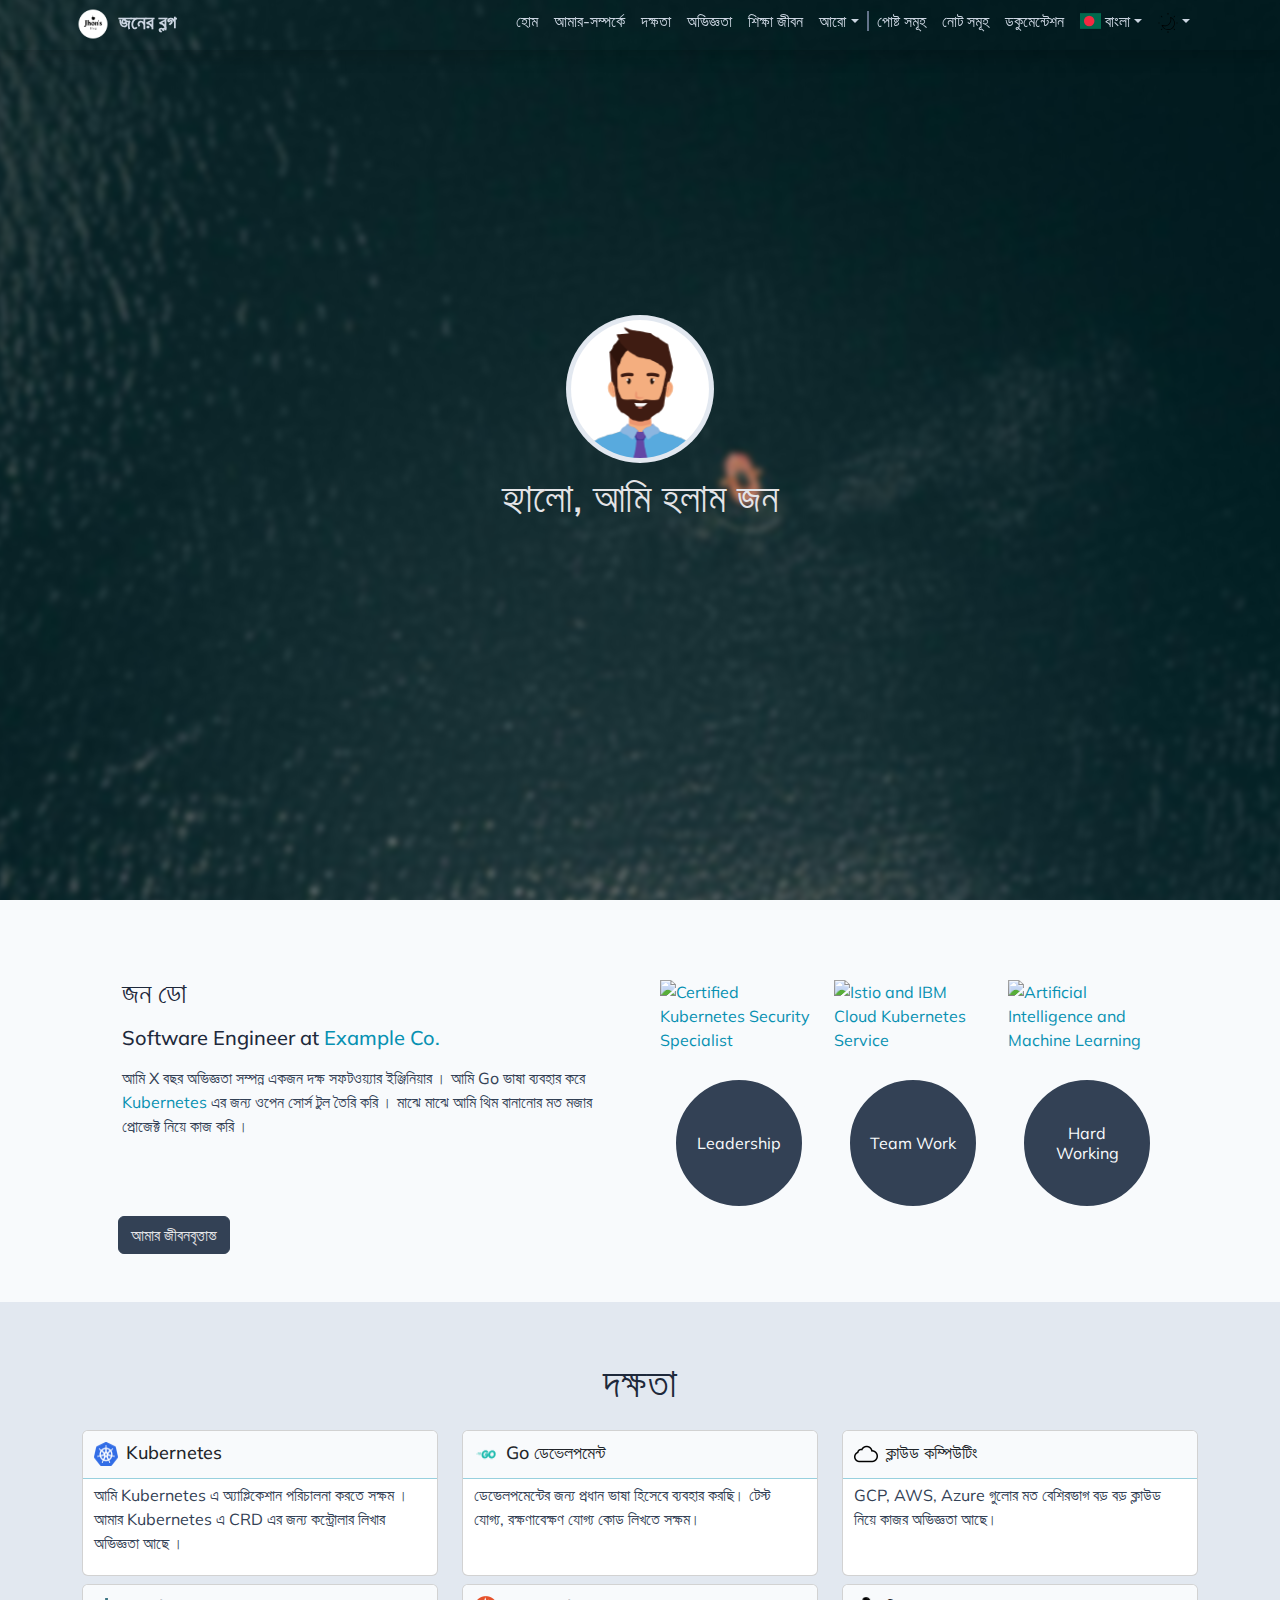
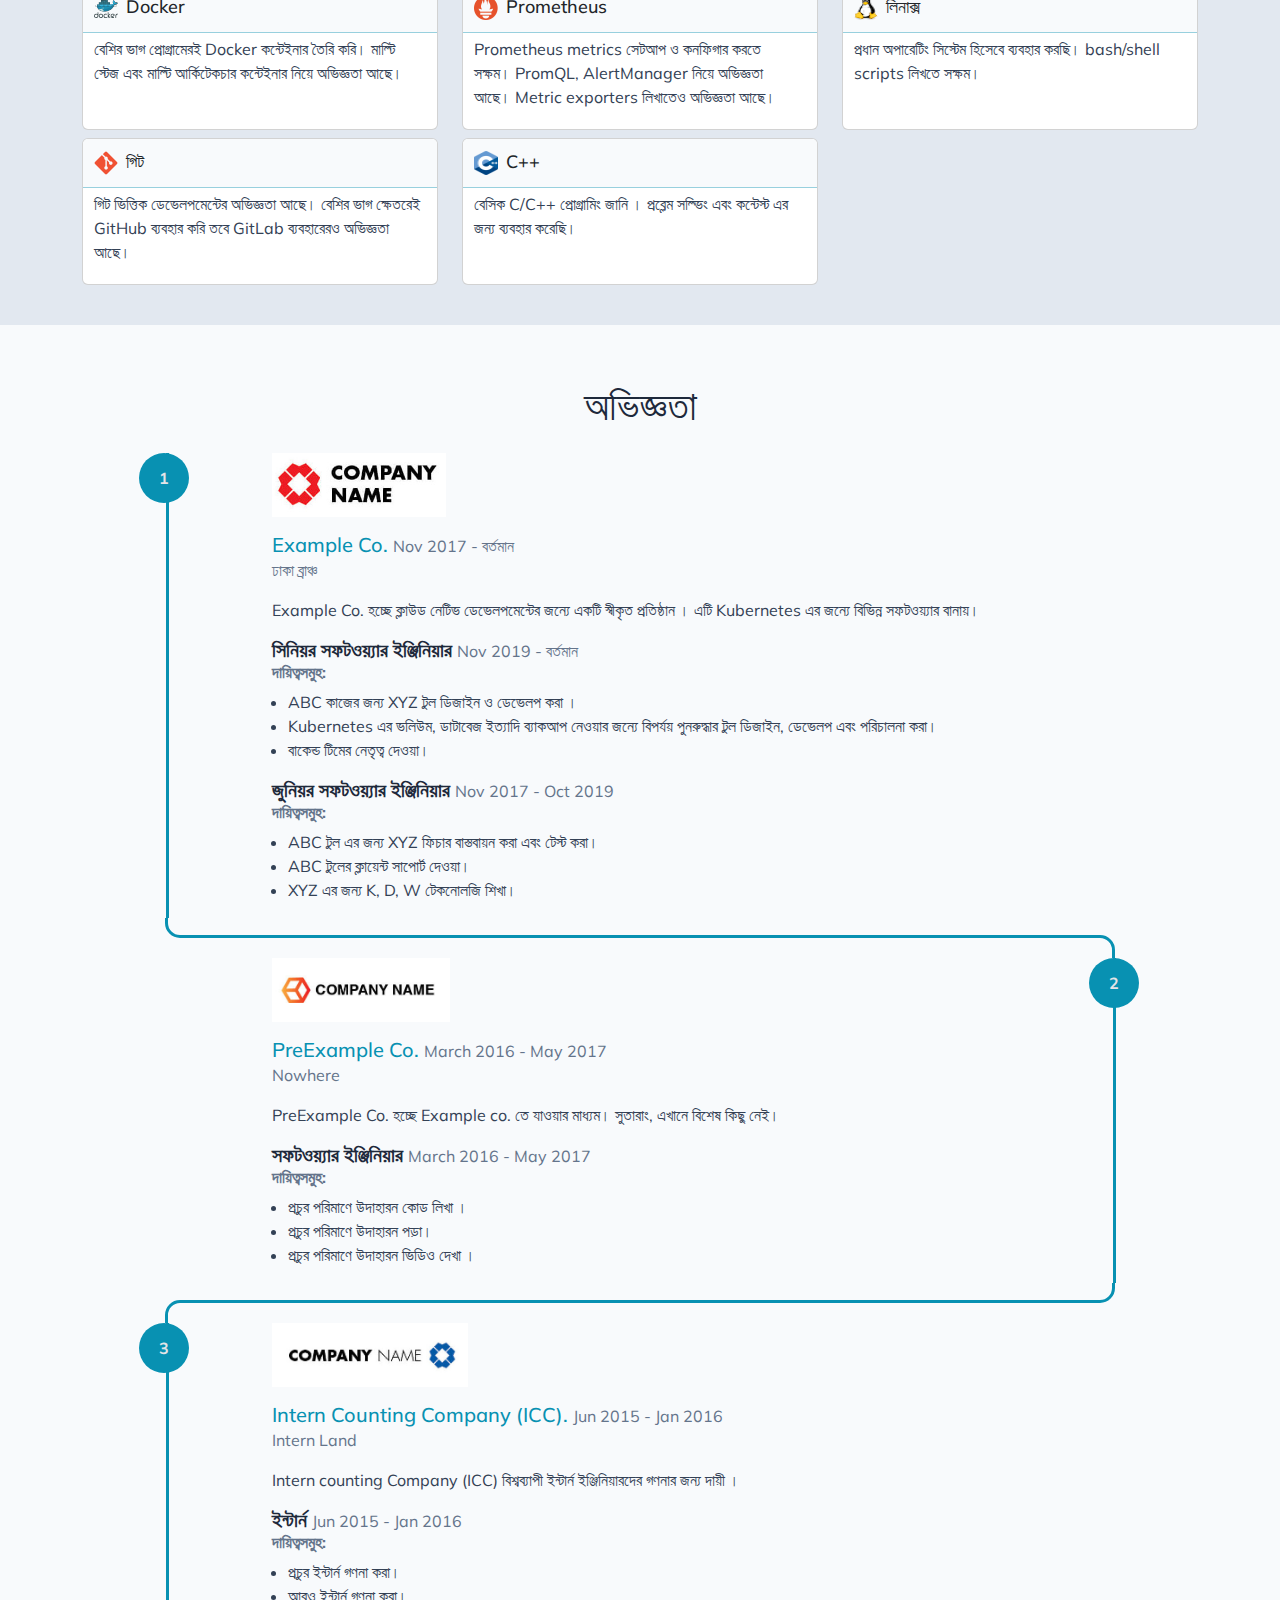
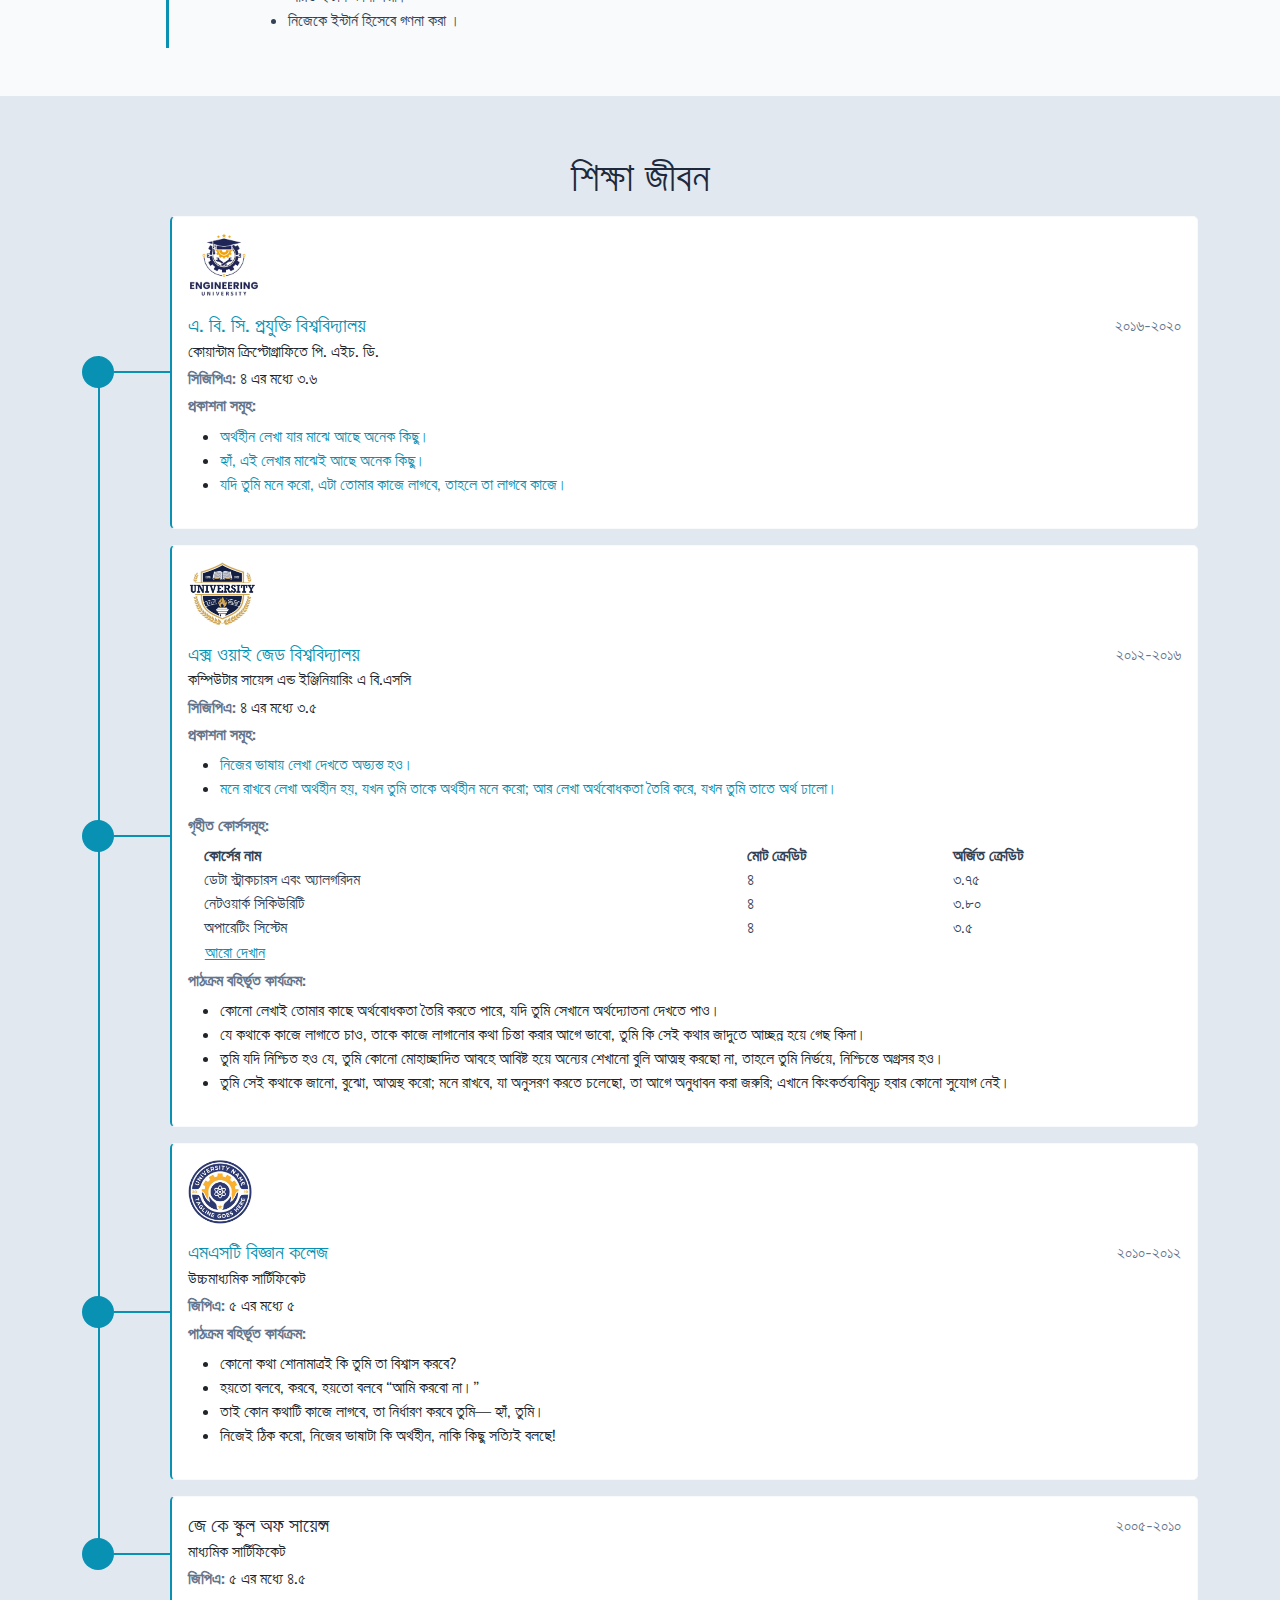
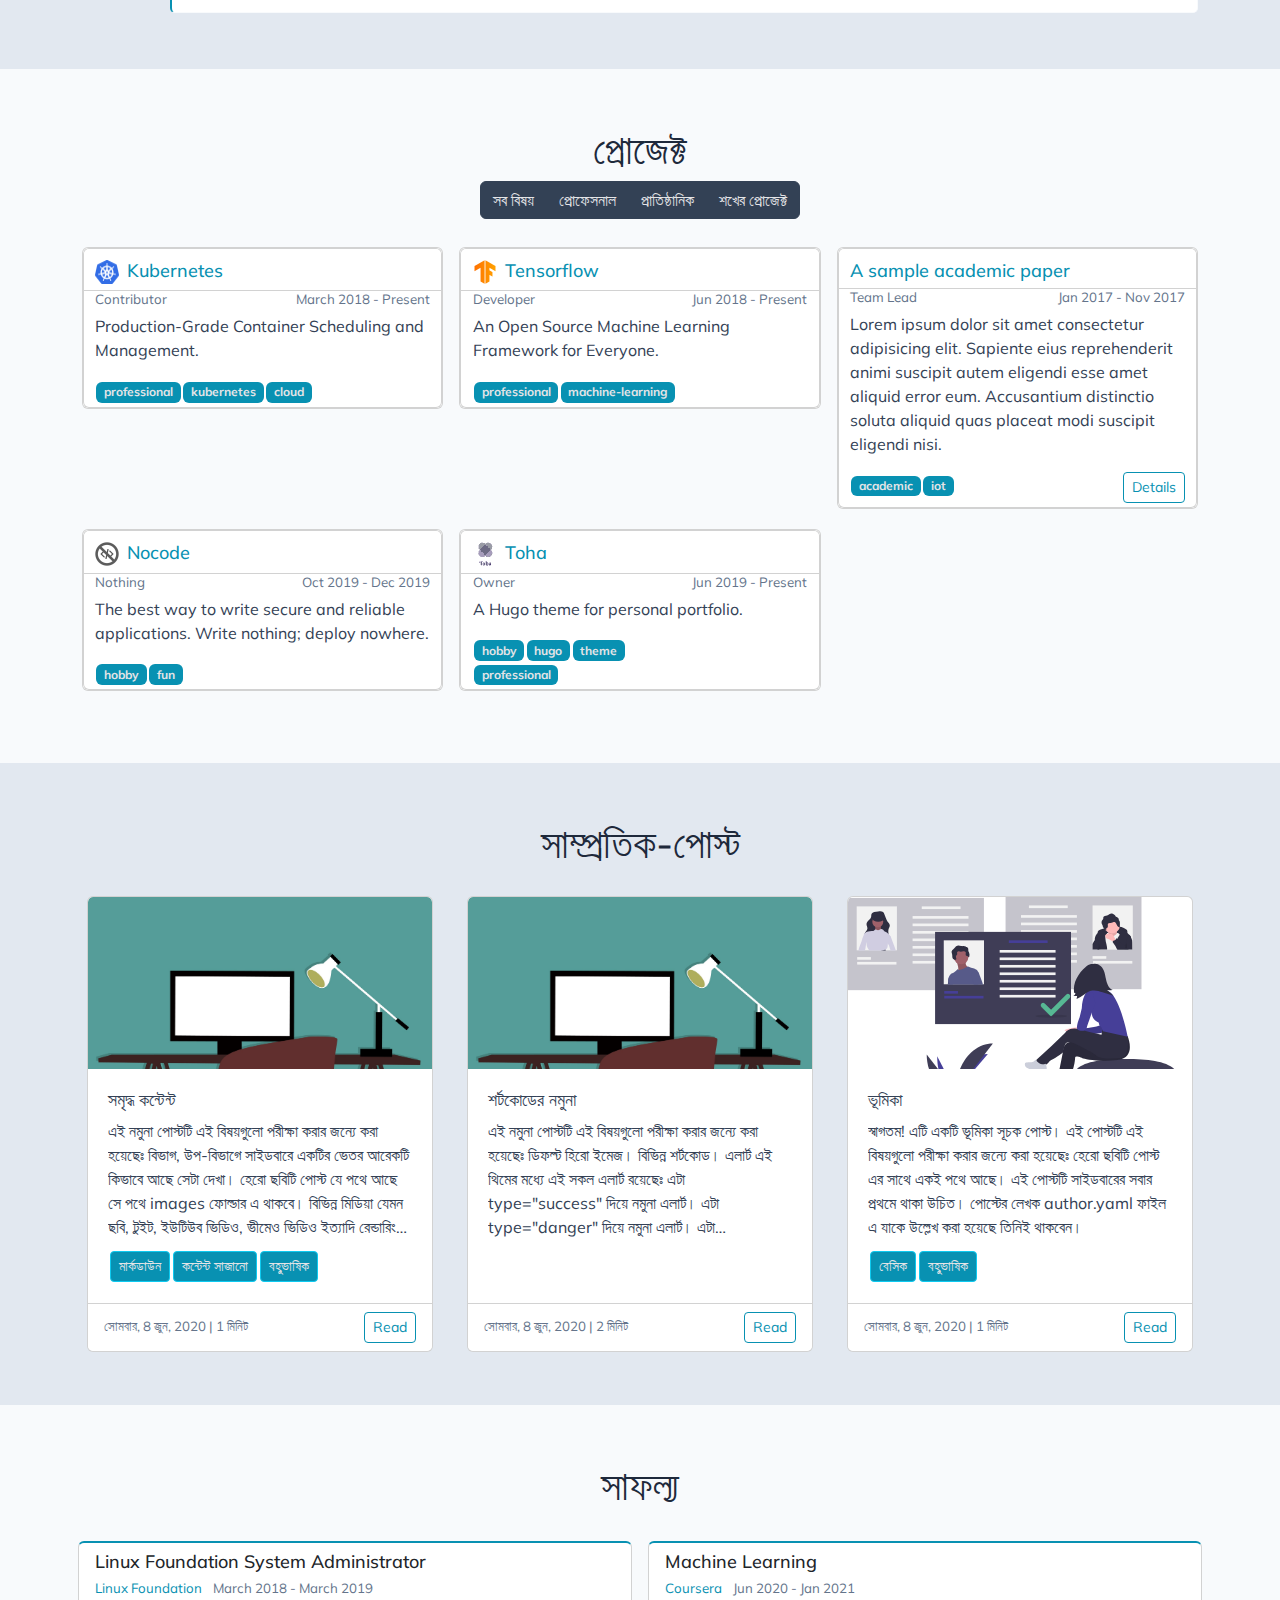
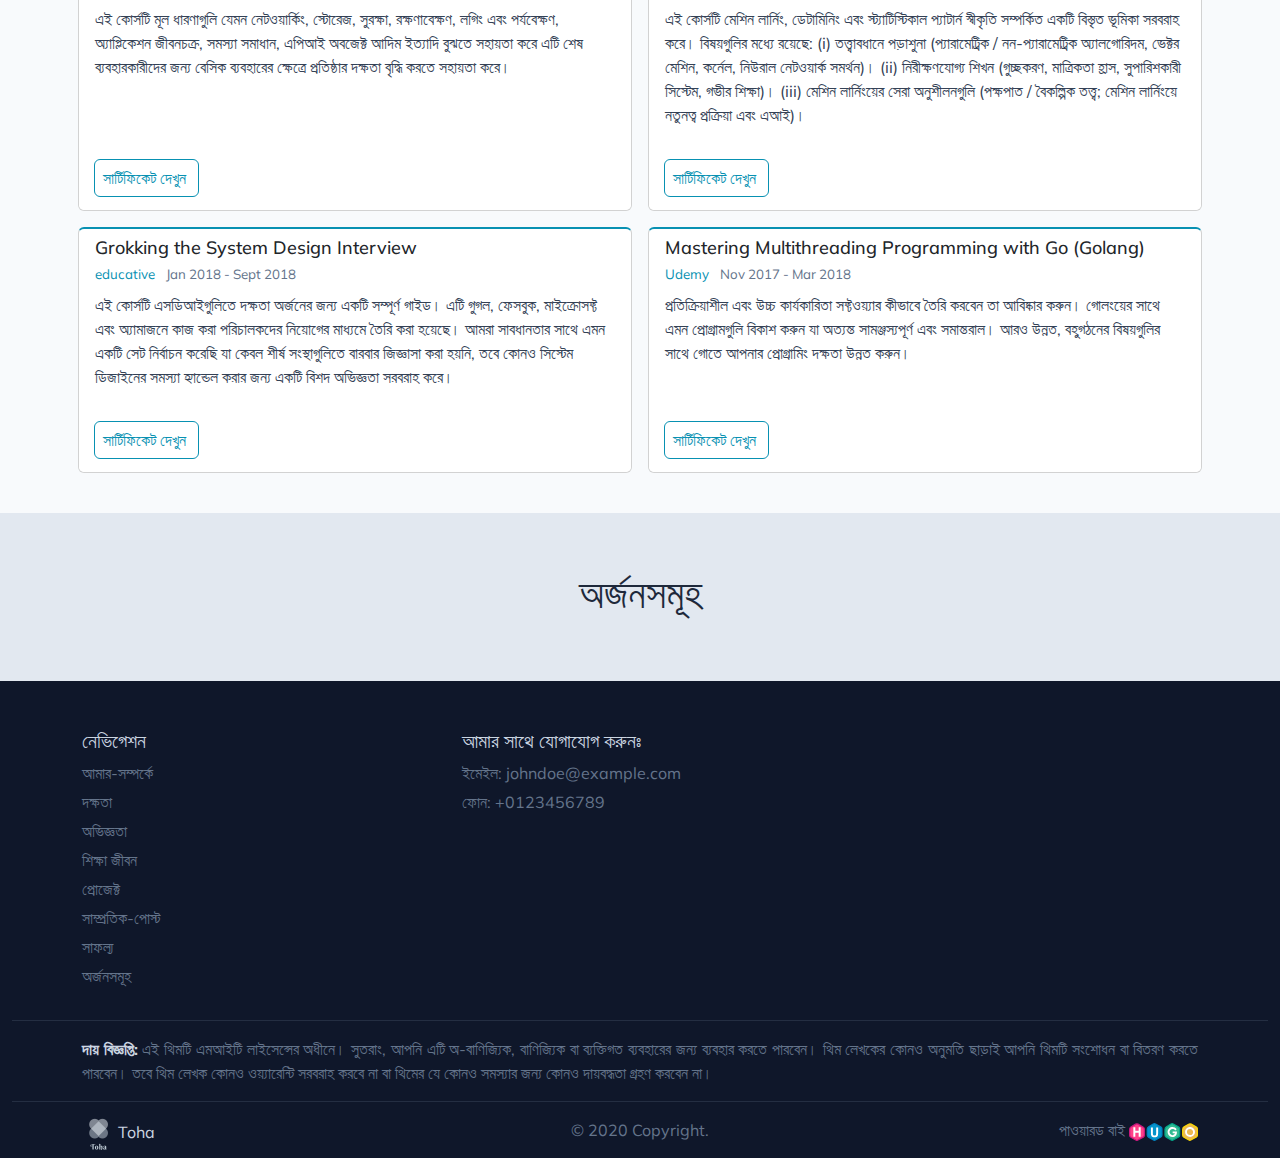
==== bn/index.html @ 8cead3ea "deploy: 7d629f6443b2661f3be8e2c1aaa16820242eaf30" ====
<!doctype html><html lang=bn><head><meta name=generator content="Hugo 0.140.1"><title>জনের ব্লগ</title>
<meta name=description content="জন ডো এর বাক্তিগত পোর্টফোলিও ও ব্লগ."><meta charset=UTF-8><meta name=viewport content="width=device-width,initial-scale=1"><meta http-equiv=X-UA-Compatible content="ie=edge"><link rel=stylesheet href=/application.a61f89f5aafd375e5e4318cb002afca8ef69d181ab6ab3f96cd6fd80249e7544.css integrity="sha256-ph+J9ar9N15eQxjLACr8qO9p0YGrarP5bNb9gCSedUQ="><link rel=icon type=image/png href=/images/site/favicon_hu14458373468778497799.png><meta property="og:title" content="জনের ব্লগ"><meta property="og:type" content="website"><meta property="og:description" content="জন ডো এর বাক্তিগত পোর্টফোলিও ও ব্লগ."><meta property="og:image" content="/images/author/john.png"><meta property="og:url" content="https://hugo-toha.github.io"><meta name=twitter:card content="summary"><meta name=twitter:title content="জনের ব্লগ"><script>theme=localStorage.getItem("theme-scheme")||localStorage.getItem("darkmode:color-scheme")||"light",theme=="system"&&(window.matchMedia&&window.matchMedia("(prefers-color-scheme: dark)").matches?theme="dark":theme="light"),document.documentElement.setAttribute("data-theme",theme)</script></head><body data-bs-spy=scroll data-bs-target=#top-navbar data-bs-offset=100><nav class="navbar navbar-expand-xl top-navbar shadow transparent-navbar homepage" id=top-navbar><div class=container><a class=navbar-brand href=/bn><img src=/images/site/inverted-logo_hu14458373468778497799.png id=logo alt=Logo>
জনের ব্লগ</a>
<button class="navbar-toggler navbar-dark" id=navbar-toggler type=button data-bs-toggle=collapse data-bs-target=#top-nav-items aria-label=menu>
<i data-feather=menu></i></button><div class="collapse navbar-collapse dynamic-navbar" id=top-nav-items><ul class="nav navbar-nav ms-auto"><li class=nav-item><a class=nav-link href=#home>হোম</a></li><li class=nav-item><a class=nav-link href=#about>আমার-সম্পর্কে</a></li><li class=nav-item><a class=nav-link href=#skills>দক্ষতা</a></li><li class=nav-item><a class=nav-link href=#experiences>অভিজ্ঞতা</a></li><li class=nav-item><a class=nav-link href=#education>শিক্ষা জীবন</a></li><li class="nav-item dropdown"><a class="nav-link dropdown-toggle" href=# id=navbarDropdown role=button data-bs-toggle=dropdown aria-haspopup=true aria-expanded=false>আরো</a><div class=dropdown-menu aria-labelledby=navbarDropdown><a class=dropdown-item href=#projects>প্রোজেক্ট</a>
<a class=dropdown-item href=#recent-posts>সাম্প্রতিক-পোস্ট</a>
<a class=dropdown-item href=#accomplishments>সাফল্য</a>
<a class=dropdown-item href=#achievements>অর্জনসমূহ</a></div></li><div id=top-navbar-divider></div><li class=nav-item><a class=nav-link id=blog-link href=/bn/posts>পোষ্ট সমূহ</a></li><li class=nav-item><a class=nav-link id=note-link href=/bn/notes>নোট সমূহ</a></li><li class=nav-item><a class=nav-link href=https://toha-guides.netlify.app/posts/>ডকুমেন্টেশন</a></li><li class="nav-item dropdown"><a class="nav-link dropdown-toggle" href=# id=languageSelector role=button data-bs-toggle=dropdown aria-haspopup=true aria-expanded=false><span class="fi fi-bd"></span>
বাংলা</a><div class=dropdown-menu aria-labelledby=languageSelector><a class="dropdown-item nav-link languages-item" href=/><span class="fi fi-gb"></span>
English
</a><a class="dropdown-item nav-link languages-item" href=/bn><span class="fi fi-bd"></span>
বাংলা</a></div></li><li class="nav-item dropdown"><a class="nav-link dropdown-toggle" href=# id=themeSelector role=button data-bs-toggle=dropdown aria-haspopup=true aria-expanded=false><img id=navbar-theme-icon-svg class=theme-icon src=/icons/moon-svgrepo-com.svg width=20 alt="Dark Theme"></a><div id=themeMenu class="dropdown-menu dropdown-menu-icons-only" aria-labelledby=themeSelector><a class="dropdown-item nav-link" href=# data-scheme=light><img class=theme-icon src=/icons/sun-svgrepo-com.svg width=20 alt="Light Theme">
</a><a class="dropdown-item nav-link" href=# data-scheme=dark><img class=theme-icon src=/icons/moon-svgrepo-com.svg width=20 alt="Dark Theme">
</a><a class="dropdown-item nav-link" href=# data-scheme=system><img class=theme-icon src=/icons/computer-svgrepo-com.svg width=20 alt="System Theme"></a></div></li></ul></div></div><img src=/images/site/main-logo_hu1754343916303502928.png class=d-none id=main-logo alt=Logo>
<img src=/images/site/inverted-logo_hu14458373468778497799.png class=d-none id=inverted-logo alt="Inverted Logo"></nav><div class="container-fluid home" id=home><style>#homePageBackgroundImageDivStyled{background-image:url(/images/site/background_hu13621154299575149818.jpg)}@media(min-width:500px) and (max-width:800px){#homePageBackgroundImageDivStyled{background-image:url(/images/site/background_hu18162009588661714486.jpg)}}@media(min-width:801px) and (max-width:1200px){#homePageBackgroundImageDivStyled{background-image:url(/images/site/background_hu10776515153834263480.jpg)}}@media(min-width:1201px) and (max-width:1500px){#homePageBackgroundImageDivStyled{background-image:url(/images/site/background_hu15176109211747325344.jpg)}}@media(min-width:1501px){#homePageBackgroundImageDivStyled{background-image:url(/images/site/background.jpg)}}</style><span class=on-the-fly-behavior></span><div id=homePageBackgroundImageDivStyled class="background container-fluid"></div><div class="container content text-center"><img src=/images/author/john_hu1439787993954968696.png class="rounded-circle mx-auto d-block img-fluid" alt="Author Image"><h1 class=greeting>হ্যালো, আমি হলাম জন</h1><div class=typing-carousel><span id=ityped class=ityped></span>
<span class=ityped-cursor></span></div><ul id=typing-carousel-data><li>আমি একজন ডেভেলপার</li><li>আমি ওপেন সোর্স প্রোজেক্ট এ কাজ করতে পছন্দ করি</li><li>আমি মজার কিছু প্রোজেক্ট এ কাজ করতে ভালবাসি</li></ul><a href=#about class=arrow-center aria-label="Read আরো - জন"><i class="arrow bounce fa fa-chevron-down"></i></a></div></div><div class="container-fluid section-holder d-flex bg-primary"><div class="container anchor p-lg-5 about-section" id=about><div class="row pt-sm-2 pt-md-4 align-self-center"><div class=col-sm-6><h3 class=p-1>জন ডো</h3><h5 class=p-1>Software Engineer
at <a href=https://www.example.com title="Example Co." target=_blank rel=noopener>Example Co.</a></h5><p class="p-1 text-justify">আমি X বছর অভিজ্ঞতা সম্পন্ন একজন দক্ষ সফটওয়্যার ইঞ্জিনিয়ার । আমি Go ভাষা ব্যবহার করে <a href=https://kubernetes.io/ target=_blank rel=noopener>Kubernetes</a> এর জন্য ওপেন সোর্স টুল তৈরি করি । মাঝে মাঝে আমি থিম বানানোর মত মজার প্রোজেক্ট নিয়ে কাজ করি ।</p><div class="text-container ms-auto"><ul class="social-link d-flex"><li><a href=mailto:example@gmail.com title=Email target=_blank rel=noopener><i class="fas fa-envelope"></i></a></li><li><a href=https://www.github.com/example title=Github target=_blank rel=noopener><i class="fab fa-github"></i></a></li><li><a href=# title=Stackoverflow target=_blank rel=noopener><i class="fab fa-stack-overflow"></i></a></li><li><a href=# title=LinkedIn target=_blank rel=noopener><i class="fab fa-linkedin"></i></a></li><li><a href=# title=Twitter target=_blank rel=noopener><i class="fab fa-twitter"></i></a></li><li><a href=# title=Facebook target=_blank rel=noopener><i class="fab fa-facebook"></i></a></li></ul></div><a href=/files/resume.pdf title="আমার জীবনবৃত্তান্ত" target=#><button class="btn btn-dark">আমার জীবনবৃত্তান্ত</button></a></div><div class="col-sm-6 pt-5 ps-md-4 ps-sm-3 pt-sm-0"><div class=row><div class="col-6 col-lg-4 p-2"><div class=certificate-badge><a href=https://www.credly.com/org/the-linux-foundation/badge/exam-developer-certified-kubernetes-security-specialist target=_blank rel="noopener noreferrer"><img src=https://images.credly.com/size/680x680/images/f4bf92ed-8985-40b2-bc07-2f9308780854/kubernetes-security-specialist-logo-examdev.png alt="Certified Kubernetes Security Specialist"></a></div></div><div class="col-6 col-lg-4 p-2"><div class=certificate-badge><a href=https://www.credly.com/org/the-linux-foundation/badge/exam-developer-certified-kubernetes-security-specialist target=_blank rel="noopener noreferrer"><img src=https://images.credly.com/size/680x680/images/8d34d489-84bf-4861-a4a0-9e9d68318c5c/Beyond_basics_of_Istio_on_Cloud_v2.png alt="Istio and IBM Cloud Kubernetes Service"></a></div></div><div class="col-6 col-lg-4 p-2"><div class=certificate-badge><a href=https://www.credly.com/org/grupo-bancolombia/badge/artificial-intelligence-and-machine-learning target=_blank rel="noopener noreferrer"><img src=https://images.credly.com/size/680x680/images/e027514f-9d07-4b29-862f-fe21a8aaebf1/ae.png alt="Artificial Intelligence and Machine Learning"></a></div></div><div class="col-6 col-lg-4 p-2"><div class="circular-progress blue"><span class=circular-progress-left><span class="circular-progress-bar circular-progress-percentage-35 circular-progress-percentage-50-delay"></span>
</span><span class=circular-progress-right><span class="circular-progress-bar circular-progress-percentage-50"></span></span><div class=circular-progress-value>Leadership</div></div></div><div class="col-6 col-lg-4 p-2"><div class="circular-progress yellow"><span class=circular-progress-left><span class="circular-progress-bar circular-progress-percentage-40 circular-progress-percentage-50-delay"></span>
</span><span class=circular-progress-right><span class="circular-progress-bar circular-progress-percentage-50"></span></span><div class=circular-progress-value>Team Work</div></div></div><div class="col-6 col-lg-4 p-2"><div class="circular-progress orange"><span class=circular-progress-left><span class="circular-progress-bar circular-progress-percentage-35 circular-progress-percentage-50-delay"></span>
</span><span class=circular-progress-right><span class="circular-progress-bar circular-progress-percentage-50"></span></span><div class=circular-progress-value>Hard Working</div></div></div></div></div></div></div></div><div class="container-fluid section-holder d-flex bg-secondary"><div class="container-fluid anchor pb-5 skills-section" id=skills><h1 class=text-center><span id=skills></span>দক্ষতা</h1><div class="container d-flex-block"><div class=row id=primary-skills><div class="col-xs-12 col-sm-6 col-lg-4 pt-2 filtr-item" data-category='all, '><a class=text-decoration-none href=https://kubernetes.io/ title=Kubernetes target=_blank rel=noopener><div class=card><div class="card-head d-flex"><img class=card-img-xs src=/images/sections/skills/kubernetes_hu7571393890923814960.png alt=Kubernetes><h5 class=card-title>Kubernetes</h5></div><div class="card-body text-justify pt-1 pb-1"><p class=card-text>আমি Kubernetes এ অ্যাপ্লিকেশান পরিচালনা করতে সক্ষম । আমার Kubernetes এ CRD এর জন্য কন্ট্রোলার লিখার অভিজ্ঞতা আছে ।</p></div></div></a></div><div class="col-xs-12 col-sm-6 col-lg-4 pt-2 filtr-item" data-category='all, '><a class=text-decoration-none href=https://golang.org/ title="Go ডেভেলপমেন্ট" target=_blank rel=noopener><div class=card><div class="card-head d-flex"><img class=card-img-xs src=/images/sections/skills/go_hu4109577291270016056.png alt="Go ডেভেলপমেন্ট"><h5 class=card-title>Go ডেভেলপমেন্ট</h5></div><div class="card-body text-justify pt-1 pb-1"><p class=card-text>ডেভেলপমেন্টের জন্য প্রধান ভাষা হিসেবে ব্যবহার করছি। টেস্ট যোগ্য, রক্ষণাবেক্ষণ যোগ্য কোড লিখতে সক্ষম।</p></div></div></a></div><div class="col-xs-12 col-sm-6 col-lg-4 pt-2 filtr-item" data-category='all, '><a class=text-decoration-none><div class=card><div class="card-head d-flex"><img class=card-img-xs src=/images/sections/skills/cloud_hu18361959651463467850.png alt="ক্লাউড কম্পিউটিং"><h5 class=card-title>ক্লাউড কম্পিউটিং</h5></div><div class="card-body text-justify pt-1 pb-1"><p class=card-text>GCP, AWS, Azure গুলোর মত বেশিরভাগ বড় বড় ক্লাউড নিয়ে কাজর অভিজ্ঞতা আছে।</p></div></div></a></div><div class="col-xs-12 col-sm-6 col-lg-4 pt-2 filtr-item" data-category='all, '><a class=text-decoration-none href=https://www.docker.com/ title=Docker target=_blank rel=noopener><div class=card><div class="card-head d-flex"><img class=card-img-xs src=/images/sections/skills/docker.svg alt=Docker><h5 class=card-title>Docker</h5></div><div class="card-body text-justify pt-1 pb-1"><p class=card-text>বেশির ভাগ প্রোগ্রামেরই Docker কন্টেইনার তৈরি করি। মাল্টি স্টেজ এবং মাল্টি আর্কিটেকচার কন্টেইনার নিয়ে অভিজ্ঞতা আছে।</p></div></div></a></div><div class="col-xs-12 col-sm-6 col-lg-4 pt-2 filtr-item" data-category='all, '><a class=text-decoration-none href=https://prometheus.io/ title=Prometheus target=_blank rel=noopener><div class=card><div class="card-head d-flex"><img class=card-img-xs src=/images/sections/skills/prometheus_hu14605799323166506184.png alt=Prometheus><h5 class=card-title>Prometheus</h5></div><div class="card-body text-justify pt-1 pb-1"><p class=card-text>Prometheus metrics সেটআপ ও কনফিগার করতে সক্ষম। PromQL, AlertManager নিয়ে অভিজ্ঞতা আছে। Metric exporters লিখাতেও অভিজ্ঞতা আছে।</p></div></div></a></div><div class="col-xs-12 col-sm-6 col-lg-4 pt-2 filtr-item" data-category='all, '><a class=text-decoration-none><div class=card><div class="card-head d-flex"><img class=card-img-xs src=/images/sections/skills/linux_hu1197493248082201392.png alt=লিনাক্স><h5 class=card-title>লিনাক্স</h5></div><div class="card-body text-justify pt-1 pb-1"><p class=card-text>প্রধান অপারেটিং সিস্টেম হিসেবে ব্যবহার করছি। bash/shell scripts লিখতে সক্ষম।</p></div></div></a></div><div class="col-xs-12 col-sm-6 col-lg-4 pt-2 filtr-item" data-category='all, '><a class=text-decoration-none href=https://git-scm.com/ title=গিট target=_blank rel=noopener><div class=card><div class="card-head d-flex"><img class=card-img-xs src=/images/sections/skills/git_hu5323486677631463976.png alt=গিট><h5 class=card-title>গিট</h5></div><div class="card-body text-justify pt-1 pb-1"><p class=card-text>গিট ভিত্তিক ডেভেলপমেন্টের অভিজ্ঞতা আছে। বেশির ভাগ ক্ষেতরেই GitHub ব্যবহার করি তবে GitLab ব্যবহারেরও অভিজ্ঞতা আছে।</p></div></div></a></div><div class="col-xs-12 col-sm-6 col-lg-4 pt-2 filtr-item" data-category='all, '><a class=text-decoration-none><div class=card><div class="card-head d-flex"><img class=card-img-xs src=/images/sections/skills/c++_hu1614103023828017494.png alt=C++><h5 class=card-title>C++</h5></div><div class="card-body text-justify pt-1 pb-1"><p class=card-text>বেসিক C/C++ প্রোগ্রামিং জানি । প্রব্লেম সল্ভিং এবং কন্টেস্ট এর জন্য ব্যবহার করেছি।</p></div></div></a></div></div></div></div></div><div class="container-fluid section-holder d-flex bg-primary"><div class="container-fluid anchor pb-5 experiences-section"><h1 class=text-center><span id=experiences></span>অভিজ্ঞতা</h1><div class="container timeline text-justify"><div class="row align-items-center d-flex"><div class="col-1 col-lg-2 text-center vertical-line d-inline-flex justify-content-center"><div class="circle fw-bold">1</div></div><div class="col-10 col-lg-8"><div class=experience-entry-heading><div class=logo-holder><img class="company-logo light-logo" src=/images/sections/experiences/company1.jpg alt></div><div class=company-heading><h5><a href=https://www.example.com title="Example Co." target=_blank rel=noopener>Example Co.</a></h5><p class=text-muted>Nov 2017 - বর্তমান</p></div><p class=text-muted><i class="fa-solid fa-location-dot"></i> ঢাকা ব্রাঞ্চ</p><p>Example Co. হচ্ছে ক্লাউড নেটিভ ডেভেলপমেন্টের জন্যে একটি স্বীকৃত প্রতিষ্ঠান । এটি Kubernetes এর জন্যে বিভিন্ন সফটওয়্যার বানায়।</p></div><div class=positions><div class=company-heading><h5 class=designation>সিনিয়র সফটওয়্যার ইঞ্জিনিয়ার</h5><p class=text-muted>Nov 2019 - বর্তমান</p></div><h6 class=text-heading>দায়িত্বসমুহ:</h6><ul class=justify-content-around><li>ABC কাজের জন্য XYZ টুল ডিজাইন ও ডেভেলপ করা ।</li><li>Kubernetes এর ভলিউম, ডাটাবেজ ইত্যাদি ব্যাকআপ নেওয়ার জন্যে বিপর্যয় পুনরুদ্ধার টুল ডিজাইন, ডেভেলপ এবং পরিচালনা করা।</li><li>বাকেন্ড টিমের নেতৃত্ব দেওয়া।</li></ul><div class=company-heading><h5 class=designation>জুনিয়র সফটওয়্যার ইঞ্জিনিয়ার</h5><p class=text-muted>Nov 2017 - Oct 2019</p></div><h6 class=text-heading>দায়িত্বসমুহ:</h6><ul class=justify-content-around><li>ABC টুল এর জন্য XYZ ফিচার বাস্তবায়ন করা এবং টেস্ট করা।</li><li>ABC টুলের ক্লায়েন্ট সাপোর্ট দেওয়া।</li><li>XYZ এর জন্য K, D, W টেকনোলজি শিখা।</li></ul></div></div></div><div class="row horizontal-line"><div class="col-1 col-lg-2 timeline-side-div"><div class=corner></div></div><div class="col-10 col-lg-8"><hr></div><div class="col-1 col-lg-2 timeline-side-div"><div class=corner></div></div></div><div class="row align-items-center justify-content-end d-flex"><div class="col-10 col-lg-8"><div class=experience-entry-heading><div class=logo-holder><img class="company-logo light-logo" src=/images/sections/experiences/company2.jpg alt></div><div class=company-heading><h5><a href=https://www.example.com title="PreExample Co." target=_blank rel=noopener>PreExample Co.</a></h5><p class=text-muted>March 2016 - May 2017</p></div><p class=text-muted><i class="fa-solid fa-location-dot"></i> Nowhere</p><p>PreExample Co. হচ্ছে Example co. তে যাওয়ার মাধ্যম। সুতারাং, এখানে বিশেষ কিছু নেই।</p></div><div class=positions><div class=company-heading><h5 class=designation>সফটওয়্যার ইঞ্জিনিয়ার</h5><p class=text-muted>March 2016 - May 2017</p></div><h6 class=text-heading>দায়িত্বসমুহ:</h6><ul class=justify-content-around><li>প্রচুর পরিমাণে উদাহারন কোড লিখা ।</li><li>প্রচুর পরিমাণে উদাহারন পড়া।</li><li>প্রচুর পরিমাণে উদাহারন ভিডিও দেখা ।</li></ul></div></div><div class="col-1 col-lg-2 text-center vertical-line d-inline-flex justify-content-center"><div class="circle fw-bold">2</div></div></div><div class="row horizontal-line"><div class="col-1 col-lg-2 timeline-side-div"><div class=corner></div></div><div class="col-10 col-lg-8"><hr></div><div class="col-1 col-lg-2 timeline-side-div"><div class=corner></div></div></div><div class="row align-items-center d-flex"><div class="col-1 col-lg-2 text-center vertical-line d-inline-flex justify-content-center"><div class="circle fw-bold">3</div></div><div class="col-10 col-lg-8"><div class=experience-entry-heading><div class=logo-holder><img class="company-logo light-logo" src=/images/sections/experiences/company3.jpg alt></div><div class=company-heading><h5><a href=https://www.example.com title="Intern Counting Company (ICC)." target=_blank rel=noopener>Intern Counting Company (ICC).</a></h5><p class=text-muted>Jun 2015 - Jan 2016</p></div><p class=text-muted><i class="fa-solid fa-location-dot"></i> Intern Land</p><p>Intern counting Company (ICC) বিশ্বব্যাপী ইন্টার্ন ইঞ্জিনিয়ারদের গণনার জন্য দায়ী ।</p></div><div class=positions><div class=company-heading><h5 class=designation>ইন্টার্ন</h5><p class=text-muted>Jun 2015 - Jan 2016</p></div><h6 class=text-heading>দায়িত্বসমুহ:</h6><ul class=justify-content-around><li>প্রচুর ইন্টার্ন গণনা করা।</li><li>আরও ইন্টার্ন গণনা করা।</li><li>নিজেকে ইন্টার্ন হিসেবে গণনা করা ।</li></ul></div></div></div></div></div></div><div class="container-fluid section-holder d-flex bg-secondary"><div class="container-fluid anchor pb-5 education-section"><h1 class=text-center><span id=education></span>শিক্ষা জীবন</h1><div class=container><table class=education-info-table><tbody><tr><td class=icon><div class=hline></div><div class=icon-holder><i class="fas fa-microscope"></i></div></td><td class=line><div></div></td><td class=details><div class="degree-info card"><div class=logo-holder><img class="company-logo light-logo" src=/images/sections/education/tech_college.png alt="কোয়ান্টাম ক্রিপ্টোগ্রাফিতে পি. এইচ. ডি."></div><div class=row><div class="col-lg-10 col-md-8"><h5><a href=# title="এ. বি. সি. প্রযুক্তি বিশ্ববিদ্যালয়" target=_blank rel=noopener>এ. বি. সি. প্রযুক্তি বিশ্ববিদ্যালয়</a></h5></div><div class="timeframe col-lg-2 col-md-4">২০১৬-২০২০</div></div><h6>কোয়ান্টাম ক্রিপ্টোগ্রাফিতে পি. এইচ. ডি.</h6><h6><span class=text-heading>সিজিপিএ: </span><span>৪</span> এর মধ্যে <span>৩.৬</span></h6><div class=publications><h6 class=text-heading>প্রকাশনা সমূহ:</h6><ul><li><a href=# title="অর্থহীন লেখা যার মাঝে আছে অনেক কিছু।" target=_blank rel=noopener>অর্থহীন লেখা যার মাঝে আছে অনেক কিছু।</a></li><li><a href=# title="হ্যাঁ, এই লেখার মাঝেই আছে অনেক কিছু।" target=_blank rel=noopener>হ্যাঁ, এই লেখার মাঝেই আছে অনেক কিছু।</a></li><li><a href=# title="যদি তুমি মনে করো, এটা তোমার কাজে লাগবে, তাহলে তা লাগবে কাজে।" target=_blank rel=noopener>যদি তুমি মনে করো, এটা তোমার কাজে লাগবে, তাহলে তা লাগবে কাজে।</a></li></ul></div></div></td></tr><tr><td class=icon><div class=hline></div><div class=icon-holder><i class="fas fa-graduation-cap"></i></div></td><td class=line><div></div></td><td class=details><div class="degree-info card"><div class=logo-holder><img class="company-logo light-logo" src=/images/sections/education/university.jpg alt="কম্পিউটার সায়েন্স এন্ড ইঞ্জিনিয়ারিং এ বি.এসসি"></div><div class=row><div class="col-lg-10 col-md-8"><h5><a href=# title="এক্স ওয়াই জেড বিশ্ববিদ্যালয়" target=_blank rel=noopener>এক্স ওয়াই জেড বিশ্ববিদ্যালয়</a></h5></div><div class="timeframe col-lg-2 col-md-4">২০১২-২০১৬</div></div><h6>কম্পিউটার সায়েন্স এন্ড ইঞ্জিনিয়ারিং এ বি.এসসি</h6><h6><span class=text-heading>সিজিপিএ: </span><span>৪</span> এর মধ্যে <span>৩.৫</span></h6><div class=publications><h6 class=text-heading>প্রকাশনা সমূহ:</h6><ul><li><a href=# title="নিজের ভাষায় লেখা দেখতে অভ্যস্ত হও।" target=_blank rel=noopener>নিজের ভাষায় লেখা দেখতে অভ্যস্ত হও।</a></li><li><a href=# title="মনে রাখবে লেখা অর্থহীন হয়, যখন তুমি তাকে অর্থহীন মনে করো; আর লেখা অর্থবোধকতা তৈরি করে, যখন তুমি তাতে অর্থ ঢালো।" target=_blank rel=noopener>মনে রাখবে লেখা অর্থহীন হয়, যখন তুমি তাকে অর্থহীন মনে করো; আর লেখা অর্থবোধকতা তৈরি করে, যখন তুমি তাতে অর্থ ঢালো।</a></li></ul></div><div class=taken-courses><h6 class=text-heading>গৃহীত কোর্সসমূহ:</h6><table><thead><th class=course-name-header>কোর্সের নাম</th><th>মোট ক্রেডিট</th><th>অর্জিত ক্রেডিট</th></thead><tbody><tr class=course><td>ডেটা স্ট্রাকচারস এবং অ্যালগরিদম</td><td>৪</td><td>৩.৭৫</td></tr><tr class=course><td>নেটওয়ার্ক সিকিউরিটি</td><td>৪</td><td>৩.৮০</td></tr><tr class=course><td>অপারেটিং সিস্টেম</td><td>৪</td><td>৩.৫</td></tr><tr class="course hidden-course"><td>কৃত্রিম বুদ্ধিমত্তা</td><td>৪</td><td>৩.৭৫</td></tr></tbody></table><button type=button class="btn btn-link show-more-btn pt-0 ms-1" id=show-more-btn>আরো দেখান</button>
<button type=button class="btn btn-link show-more-btn hidden pt-0 ms-1" id=show-less-btn>কম দেখান</button></div><div class=extracurricular-activities><h6 class=text-heading>পাঠক্রম বহির্ভূত কার্যক্রম:</h6><ul><li>কোনো লেখাই তোমার কাছে অর্থবোধকতা তৈরি করতে পারে, যদি তুমি সেখানে অর্থদ্যোতনা দেখতে পাও।</li><li>যে কথাকে কাজে লাগাতে চাও, তাকে কাজে লাগানোর কথা চিন্তা করার আগে ভাবো, তুমি কি সেই কথার জাদুতে আচ্ছন্ন হয়ে গেছ কিনা।</li><li>তুমি যদি নিশ্চিত হও যে, তুমি কোনো মোহাচ্ছাদিত আবহে আবিষ্ট হয়ে অন্যের শেখানো বুলি আত্মস্থ করছো না, তাহলে তুমি নির্ভয়ে, নিশ্চিন্তে অগ্রসর হও।</li><li>তুমি সেই কথাকে জানো, বুঝো, আত্মস্থ করো; মনে রাখবে, যা অনুসরণ করতে চলেছো, তা আগে অনুধাবন করা জরুরি; এখানে কিংকর্তব্যবিমূঢ় হবার কোনো সুযোগ নেই।</li></ul></div></div></td></tr><tr><td class=icon><div class=hline></div><div class=icon-holder><i class="fas fa-university"></i></div></td><td class=line><div></div></td><td class=details><div class="degree-info card"><div class=logo-holder><img class="company-logo light-logo" src=/images/sections/education/science_college.png alt="উচ্চমাধ্যমিক সার্টিফিকেট"></div><div class=row><div class="col-lg-10 col-md-8"><h5><a href=# title="এমএসটি বিজ্ঞান কলেজ" target=_blank rel=noopener>এমএসটি বিজ্ঞান কলেজ</a></h5></div><div class="timeframe col-lg-2 col-md-4">২০১০-২০১২</div></div><h6>উচ্চমাধ্যমিক সার্টিফিকেট</h6><h6><span class=text-heading>জিপিএ: </span><span>৫</span> এর মধ্যে <span>৫</span></h6><div class=extracurricular-activities><h6 class=text-heading>পাঠক্রম বহির্ভূত কার্যক্রম:</h6><ul><li>কোনো কথা শোনামাত্রই কি তুমি তা বিশ্বাস করবে?</li><li>হয়তো বলবে, করবে, হয়তো বলবে “আমি করবো না।”</li><li>তাই কোন কথাটি কাজে লাগবে, তা নির্ধারণ করবে তুমি— হ্যাঁ, তুমি।</li><li>নিজেই ঠিক করো, নিজের ভাষাটা কি অর্থহীন, নাকি কিছু সত্যিই বলছে!</li></ul></div></div></td></tr><tr><td class=icon><div class=hline></div><div class=icon-holder><i class="fas fa-school"></i></div></td><td class=line><div></div></td><td class=details><div class="degree-info card"><div class=row><div class="col-lg-10 col-md-8"><h5>জে কে স্কুল অফ সায়েন্স</h5></div><div class="timeframe col-lg-2 col-md-4">২০০৫-২০১০</div></div><h6>মাধ্যমিক সার্টিফিকেট</h6><h6><span class=text-heading>জিপিএ: </span><span>৫</span> এর মধ্যে <span>৪.৫</span></h6></div></td></tr></tbody></table></div></div></div><div class="container-fluid section-holder d-flex bg-primary"><div class="container-fluid anchor pb-5 projects-section" id=projects><h1 class=text-center><span id=projects></span>প্রোজেক্ট</h1><div class="container ms-auto text-center"><div class="btn-group flex-wrap" role=group id=project-filter-buttons><button type=button class="btn btn-dark project-filtr-control" data-filter=all>
সব বিষয়
</button>
<button type=button class="btn btn-dark project-filtr-control" data-filter=professional>
প্রোফেসনাল
</button>
<button type=button class="btn btn-dark project-filtr-control" data-filter=academic>
প্রাতিষ্ঠানিক
</button>
<button type=button class="btn btn-dark project-filtr-control" data-filter=hobby>
শখের প্রোজেক্ট</button></div></div><div class="container filtr-projects"><div class=row id=project-card-holder><div class="col-sm-12 col-md-6 col-lg-4 p-2 filtr-item" data-category='all, professional,kubernetes,cloud'><div class="card mt-1"><div class=card><a href=https://github.com/kubernetes/kubernetes target=_blank rel=noopener><div class=card-header><div><div class=d-flex><img class=card-img-xs src=/images/sections/projects/kubernetes_hu7571393890923814960.png alt=Kubernetes><h5 class="card-title mb-0">Kubernetes</h5></div><div class=sub-title><span>Contributor</span>
<span>March 2018 - Present</span></div></div></div></a><div class="card-body text-justify pt-1 pb-1"><p>Production-Grade Container Scheduling and Management.</p><div class=project-card-footer><div class=project-tags-holder><span class="badge btn-info">professional
</span><span class="badge btn-info">kubernetes
</span><span class="badge btn-info">cloud</span></div><div class=project-btn-holder><a class="github-button project-btn d-none" href=https://github.com/kubernetes/kubernetes data-icon=octicon-standard data-show-count=true aria-label="Star Kubernetes">Star</a></div></div></div></div></div></div><div class="col-sm-12 col-md-6 col-lg-4 p-2 filtr-item" data-category='all, professional,machine-learning'><div class="card mt-1"><div class=card><a href=https://github.com/tensorflow/tensorflow target=_blank rel=noopener><div class=card-header><div><div class=d-flex><img class=card-img-xs src=/images/sections/projects/tensorflow_hu892722432554962285.png alt=Tensorflow><h5 class="card-title mb-0">Tensorflow</h5></div><div class=sub-title><span>Developer</span>
<span>Jun 2018 - Present</span></div></div></div></a><div class="card-body text-justify pt-1 pb-1"><p>An Open Source Machine Learning Framework for Everyone.</p><div class=project-card-footer><div class=project-tags-holder><span class="badge btn-info">professional
</span><span class="badge btn-info">machine-learning</span></div><div class=project-btn-holder><a class="github-button project-btn d-none" href=https://github.com/tensorflow/tensorflow data-icon=octicon-standard data-show-count=true aria-label="Star Tensorflow">Star</a></div></div></div></div></div></div><div class="col-sm-12 col-md-6 col-lg-4 p-2 filtr-item" data-category='all, academic,iot'><div class="card mt-1"><div class=card><a href=https://www.example.com target=_blank rel=noopener><div class=card-header><div><div class=d-flex><h5 class="card-title mb-0">A sample academic paper</h5></div><div class=sub-title><span>Team Lead</span>
<span>Jan 2017 - Nov 2017</span></div></div></div></a><div class="card-body text-justify pt-1 pb-1"><p>Lorem ipsum dolor sit amet consectetur adipisicing elit. Sapiente eius reprehenderit animi suscipit autem eligendi esse amet aliquid error eum. Accusantium distinctio soluta aliquid quas placeat modi suscipit eligendi nisi.</p><div class=project-card-footer><div class=project-tags-holder><span class="badge btn-info">academic
</span><span class="badge btn-info">iot</span></div><div class=project-btn-holder><span><a class="btn btn-outline-info btn-sm" href=https://www.example.com target=#>Details</a></span></div></div></div></div></div></div><div class="col-sm-12 col-md-6 col-lg-4 p-2 filtr-item" data-category='all, hobby,fun'><div class="card mt-1"><div class=card><a href=https://github.com/kelseyhightower/nocode target=_blank rel=noopener><div class=card-header><div><div class=d-flex><img class=card-img-xs src=/images/sections/projects/no-code_hu6734662095389358746.png alt=Nocode><h5 class="card-title mb-0">Nocode</h5></div><div class=sub-title><span>Nothing</span>
<span>Oct 2019 - Dec 2019</span></div></div></div></a><div class="card-body text-justify pt-1 pb-1"><p>The best way to write secure and reliable applications. Write nothing; deploy nowhere.</p><div class=project-card-footer><div class=project-tags-holder><span class="badge btn-info">hobby
</span><span class="badge btn-info">fun</span></div><div class=project-btn-holder><a class="github-button project-btn d-none" href=https://github.com/kelseyhightower/nocode data-icon=octicon-standard data-show-count=true aria-label="Star Nocode">Star</a></div></div></div></div></div></div><div class="col-sm-12 col-md-6 col-lg-4 p-2 filtr-item" data-category='all, hobby,hugo,theme,professional'><div class="card mt-1"><div class=card><a href=https://github.com/hossainemruz/toha target=_blank rel=noopener><div class=card-header><div><div class=d-flex><img class=card-img-xs src=/images/sections/projects/toha_hu13082282652412139438.png alt=Toha><h5 class="card-title mb-0">Toha</h5></div><div class=sub-title><span>Owner</span>
<span>Jun 2019 - Present</span></div></div></div></a><div class="card-body text-justify pt-1 pb-1"><p>A Hugo theme for personal portfolio.</p><div class=project-card-footer><div class=project-tags-holder><span class="badge btn-info">hobby
</span><span class="badge btn-info">hugo
</span><span class="badge btn-info">theme
</span><span class="badge btn-info">professional</span></div><div class=project-btn-holder><a class="github-button project-btn d-none" href=https://github.com/hossainemruz/toha data-icon=octicon-standard data-show-count=true aria-label="Star Toha">Star</a></div></div></div></div></div></div></div></div></div></div><div class="container-fluid section-holder d-flex bg-secondary"><div class="container-fluid anchor pb-5 recent-posts-section"><h1 class=text-center><span id=recent-posts></span>সাম্প্রতিক-পোস্ট</h1><div class=container><div class=row id=recent-post-cards><div class=post-card><div class=card><div class=card-head><a href=/bn/posts/category/sub-category/rich-content/ class=post-card-link><img class=card-img-top src=/images/default-hero.jpg alt="Hero Image"></a></div><div class=card-body><a href=/bn/posts/category/sub-category/rich-content/ class=post-card-link><h5 class=card-title>সমৃদ্ধ কন্টেন্ট</h5><p class="card-text post-summary">এই নমুনা পোস্টটি এই বিষয়গুলো পরীক্ষা করার জন্যে করা হয়েছেঃ
বিভাগ, উপ-বিভাগে সাইডবারে একটির ভেতর আরেকটি কিভাবে আছে সেটা দেখা। হেরো ছবিটি পোস্ট যে পথে আছে সে পথে images ফোল্ডার এ থাকবে। বিভিন্ন মিডিয়া যেমন ছবি, টুইট, ইউটিউব ভিডিও, ভীমেও ভিডিও ইত্যাদি রেন্ডারিং। ছবির নমুনা টুইটের নুমুনা Owl bet you'll lose this staring contest 🦉 pic.twitter.com/eJh4f2zncC
&mdash; San Diego Zoo Wildlife Alliance (@sandiegozoo) October 26, 2021 ইউটিওবের ভিডিও নমুনা ভীমেও ভিডিও নমুনা</p></a><div class=tags><ul style=padding-left:0><li class=rounded><a href=/bn/tags/%E0%A6%AE%E0%A6%BE%E0%A6%B0%E0%A7%8D%E0%A6%95%E0%A6%A1%E0%A6%BE%E0%A6%89%E0%A6%A8/ class="btn btn-sm btn-info">মার্কডাউন</a></li><li class=rounded><a href=/bn/tags/%E0%A6%95%E0%A6%A8%E0%A7%8D%E0%A6%9F%E0%A7%87%E0%A6%A8%E0%A7%8D%E0%A6%9F-%E0%A6%B8%E0%A6%BE%E0%A6%9C%E0%A6%BE%E0%A6%A8%E0%A7%8B/ class="btn btn-sm btn-info">কন্টেন্ট সাজানো</a></li><li class=rounded><a href=/bn/tags/%E0%A6%AC%E0%A6%B9%E0%A7%81%E0%A6%AD%E0%A6%BE%E0%A6%B7%E0%A6%BF%E0%A6%95/ class="btn btn-sm btn-info">বহুভাষিক</a></li></ul></div></div><div class=card-footer><span class=float-start>সোমবার, 8 জুন, 2020
| 1 মিনিট </span><a href=/bn/posts/category/sub-category/rich-content/ class="float-end btn btn-outline-info btn-sm">Read</a></div></div></div><div class=post-card><div class=card><div class=card-head><a href=/bn/posts/shortcodes/ class=post-card-link><img class=card-img-top src=/images/default-hero.jpg alt="Hero Image"></a></div><div class=card-body><a href=/bn/posts/shortcodes/ class=post-card-link><h5 class=card-title>শর্টকোডের নমুনা</h5><p class="card-text post-summary">এই নমুনা পোস্টটি এই বিষয়গুলো পরীক্ষা করার জন্যে করা হয়েছেঃ
ডিফল্ট হিরো ইমেজ। বিভিন্ন শর্টকোড। এলার্ট এই থিমের মধ্যে এই সকল এলার্ট রয়েছেঃ
এটা type="success" দিয়ে নমুনা এলার্ট। এটা type="danger" দিয়ে নমুনা এলার্ট। এটা type="warning" দিয়ে নমুনা এলার্ট। এটা type="info" দিয়ে নমুনা এলার্ট। এটা type="dark" দিয়ে নমুনা এলার্ট। এটা type="primary" দিয়ে নমুনা এলার্ট। এটা type="secondary" দিয়ে নমুনা এলার্ট। ছবি কোন ধরনের attribute ছাড়া ছবির একটি নমুনা। height এবং width attribute সহ ছবির একটি নমুনা। height এবং width attribute সহ মাঝখানে স্তাপিত ছবির একটি নমুনা। float attribute সহ ছবির একটি নমুনা। Lorem ipsum dolor sit amet, consectetur adipiscing elit. Cras egestas lectus sed leo ultricies ultricies. Praesent tellus risus, eleifend vel efficitur ac, venenatis sit amet sem. Ut ut egestas erat. Fusce ut leo turpis. Morbi consectetur sed lacus vitae vehicula. Cras gravida turpis id eleifend volutpat. Suspendisse nec ipsum eu erat finibus dictum. Morbi volutpat nulla purus, vel maximus ex molestie id. Nullam posuere est urna, at fringilla eros venenatis quis.</p></a><div class=tags><ul style=padding-left:0></ul></div></div><div class=card-footer><span class=float-start>সোমবার, 8 জুন, 2020
| 2 মিনিট </span><a href=/bn/posts/shortcodes/ class="float-end btn btn-outline-info btn-sm">Read</a></div></div></div><div class=post-card><div class=card><div class=card-head><a href=/bn/posts/introduction/ class=post-card-link><img class=card-img-top src=/posts/introduction/hero.svg alt="Hero Image"></a></div><div class=card-body><a href=/bn/posts/introduction/ class=post-card-link><h5 class=card-title>ভূমিকা</h5><p class="card-text post-summary">স্বাগতম! এটি একটি ভূমিকা সূচক পোস্ট। এই পোস্টটি এই বিষয়গুলো পরীক্ষা করার জন্যে করা হয়েছেঃ
হেরো ছবিটি পোস্ট এর সাথে একই পথে আছে। এই পোস্টটি সাইডবারের সবার প্রথমে থাকা উচিত। পোস্টের লেখক author.yaml ফাইল এ যাকে উল্লেখ করা হয়েছে তিনিই থাকবেন।</p></a><div class=tags><ul style=padding-left:0><li class=rounded><a href=/bn/tags/%E0%A6%AC%E0%A7%87%E0%A6%B8%E0%A6%BF%E0%A6%95/ class="btn btn-sm btn-info">বেসিক</a></li><li class=rounded><a href=/bn/tags/%E0%A6%AC%E0%A6%B9%E0%A7%81%E0%A6%AD%E0%A6%BE%E0%A6%B7%E0%A6%BF%E0%A6%95/ class="btn btn-sm btn-info">বহুভাষিক</a></li></ul></div></div><div class=card-footer><span class=float-start>সোমবার, 8 জুন, 2020
| 1 মিনিট </span><a href=/bn/posts/introduction/ class="float-end btn btn-outline-info btn-sm">Read</a></div></div></div></div></div></div></div><div class="container-fluid section-holder d-flex bg-primary"><div class="container-fluid anchor pb-5 accomplishments-section"><h1 class=text-center><span id=accomplishments></span>সাফল্য</h1><div class=container><div class=row id=accomplishment-card-holder><div class="col-md-12 col-lg-6 p-2"><div class="card mt-3"><div class=card-header><h5 class="card-title mb-0">Linux Foundation System Administrator</h5><div class=sub-title><span><a href=https://www.linuxfoundation.org title="Linux Foundation" target=_blank rel=noopener>Linux Foundation</a></span>
<span class=ms-2>March 2018 - March 2019</span></div></div><div class=card-body><p>এই কোর্সটি মূল ধারণাগুলি যেমন নেটওয়ার্কিং, স্টোরেজ, সুরক্ষা, রক্ষণাবেক্ষণ, লগিং এবং পর্যবেক্ষণ, অ্যাপ্লিকেশন জীবনচক্র, সমস্যা সমাধান, এপিআই অবজেক্ট আদিম ইত্যাদি বুঝতে সহায়তা করে এটি শেষ ব্যবহারকারীদের জন্য বেসিক ব্যবহারের ক্ষেত্রে প্রতিষ্ঠার দক্ষতা বৃদ্ধি করতে সহায়তা করে।</p></div><div class=card-footer><a class="btn btn-outline-info ms-1 ps-2 mb-2" href=https://example.com target=_blank rel=noopener role=button>সার্টিফিকেট দেখুন</a></div></div></div><div class="col-md-12 col-lg-6 p-2"><div class="card mt-3"><div class=card-header><h5 class="card-title mb-0">Machine Learning</h5><div class=sub-title><span><a href=https://www.coursera.org title=Coursera target=_blank rel=noopener>Coursera</a></span>
<span class=ms-2>Jun 2020 - Jan 2021</span></div></div><div class=card-body><p>এই কোর্সটি মেশিন লার্নিং, ডেটামিনিং এবং স্ট্যাটিস্টিকাল প্যাটার্ন স্বীকৃতি সম্পর্কিত একটি বিস্তৃত ভূমিকা সরবরাহ করে। বিষয়গুলির মধ্যে রয়েছে: (i) তত্ত্বাবধানে পড়াশুনা (প্যারামেট্রিক / নন-প্যারামেট্রিক অ্যালগোরিদম, ভেক্টর মেশিন, কর্নেল, নিউরাল নেটওয়ার্ক সমর্থন)। (ii) নিরীক্ষণযোগ্য শিখন (গুচ্ছকরণ, মাত্রিকতা হ্রাস, সুপারিশকারী সিস্টেম, গভীর শিক্ষা)। (iii) মেশিন লার্নিংয়ের সেরা অনুশীলনগুলি (পক্ষপাত / বৈকল্পিক তত্ত্ব; মেশিন লার্নিংয়ে নতুনত্ব প্রক্রিয়া এবং এআই)।</p></div><div class=card-footer><a class="btn btn-outline-info ms-1 ps-2 mb-2" href=https://example.com target=_blank rel=noopener role=button>সার্টিফিকেট দেখুন</a></div></div></div><div class="col-md-12 col-lg-6 p-2"><div class="card mt-3"><div class=card-header><h5 class="card-title mb-0">Grokking the System Design Interview</h5><div class=sub-title><span><a href=https://www.educative.io title=educative target=_blank rel=noopener>educative</a></span>
<span class=ms-2>Jan 2018 - Sept 2018</span></div></div><div class=card-body><p>এই কোর্সটি এসডিআইগুলিতে দক্ষতা অর্জনের জন্য একটি সম্পূর্ণ গাইড। এটি গুগল, ফেসবুক, মাইক্রোসফ্ট এবং অ্যামাজনে কাজ করা পরিচালকদের নিয়োগের মাধ্যমে তৈরি করা হয়েছে। আমরা সাবধানতার সাথে এমন একটি সেট নির্বাচন করেছি যা কেবল শীর্ষ সংস্থাগুলিতে বারবার জিজ্ঞাসা করা হয়নি, তবে কোনও সিস্টেম ডিজাইনের সমস্যা হ্যান্ডেল করার জন্য একটি বিশদ অভিজ্ঞতা সরবরাহ করে।</p></div><div class=card-footer><a class="btn btn-outline-info ms-1 ps-2 mb-2" href=https://example.com target=_blank rel=noopener role=button>সার্টিফিকেট দেখুন</a></div></div></div><div class="col-md-12 col-lg-6 p-2"><div class="card mt-3"><div class=card-header><h5 class="card-title mb-0">Mastering Multithreading Programming with Go (Golang)</h5><div class=sub-title><span><a href=https://www.udemy.com title=Udemy target=_blank rel=noopener>Udemy</a></span>
<span class=ms-2>Nov 2017 - Mar 2018</span></div></div><div class=card-body><p>প্রতিক্রিয়াশীল এবং উচ্চ কার্যকারিতা সফ্টওয়্যার কীভাবে তৈরি করবেন তা আবিষ্কার করুন। গোলংয়ের সাথে এমন প্রোগ্রামগুলি বিকাশ করুন যা অত্যন্ত সামঞ্জস্যপূর্ণ এবং সমান্তরাল। আরও উন্নত, বহুগঠনের বিষয়গুলির সাথে গোতে আপনার প্রোগ্রামিং দক্ষতা উন্নত করুন।</p></div><div class=card-footer><a class="btn btn-outline-info ms-1 ps-2 mb-2" href=https://example.com target=_blank rel=noopener role=button>সার্টিফিকেট দেখুন</a></div></div></div></div></div></div></div><div class="container-fluid section-holder d-flex bg-secondary"><div class="container-fluid anchor pb-5 achievements-section"><h1 class=text-center><span id=achievements></span>অর্জনসমূহ</h1><div class=container><div class=row id=gallery></div></div><div class=d-none id=achievements-holder><div class="achievement-entry text-center" style=background-image:url(/images/sections/achievements/presenter_hu6098955134976574005.jpg)><i class="fa-solid fa-xmark hidden"></i>
<i class="fa-solid fa-magnifying-glass-plus" id=enlarge-icon></i><h4 class=title id=achievement-title>সেরা উপস্থাপক</h4><div class="caption hidden col-lg-6 text-start" id=caption><h4>সেরা উপস্থাপক</h4><p>2020 XYZ কনফারেন্স এ সেরা উপস্থাপক</p></div><span style=background-image:url(/images/sections/achievements/presenter_hu6098955134976574005.jpg) class=d-none id=SmallImage active=true></span>
<span style=background-image:url(/images/sections/achievements/presenter_hu17074305974988835938.jpg) class=d-none id=LargeImage></span></div><div class="achievement-entry text-center" style=background-image:url(/images/sections/achievements/sport_hu2242729274237768799.jpg)><i class="fa-solid fa-xmark hidden"></i>
<i class="fa-solid fa-magnifying-glass-plus" id=enlarge-icon></i><h4 class=title id=achievement-title>বিজয়ী</h4><div class="caption hidden col-lg-6 text-start" id=caption><h4>বিজয়ী</h4><p>আন্তঃ শহর সাইক্লিং প্রতিযোগিতা ২০২০ এ বিজয়ী</p></div><span style=background-image:url(/images/sections/achievements/sport_hu2242729274237768799.jpg) class=d-none id=SmallImage active=true></span>
<span style=background-image:url(/images/sections/achievements/sport_hu3984253925389558500.jpg) class=d-none id=LargeImage></span></div><div class="achievement-entry text-center" style=background-image:url(/images/sections/achievements/graduation-cap_hu13593790690551442184.jpg)><i class="fa-solid fa-xmark hidden"></i>
<i class="fa-solid fa-magnifying-glass-plus" id=enlarge-icon></i><h4 class=title id=achievement-title>গ্রাজুয়েশন</h4><div class="caption hidden col-lg-6 text-start" id=caption><h4>গ্রাজুয়েশন</h4><p>XYZ ইউনিভার্সিটি থেকে কম্পিউটার বিজ্ঞানে স্নাতক সম্পন্ন করেছি</p></div><span style=background-image:url(/images/sections/achievements/graduation-cap_hu13593790690551442184.jpg) class=d-none id=SmallImage active=true></span>
<span style=background-image:url(/images/sections/achievements/graduation-cap_hu12743054588386926517.jpg) class=d-none id=LargeImage></span></div><div class="achievement-entry text-center" style=background-image:url(/images/sections/achievements/woman-winner_hu7854061680472463003.jpg)><i class="fa-solid fa-xmark hidden"></i>
<i class="fa-solid fa-magnifying-glass-plus" id=enlarge-icon></i><h4 class=title id=achievement-title>পুরুস্কার বিজয়ী</h4><div class="caption hidden col-lg-6 text-start" id=caption><h4>পুরুস্কার বিজয়ী</h4><p>IEE Conference 2020 এ সেরা গবেষণাপত্রের পুরষ্কার বিজয়ী হয়েছি</p></div><span style=background-image:url(/images/sections/achievements/woman-winner_hu7854061680472463003.jpg) class=d-none id=SmallImage active=true></span>
<span style=background-image:url(/images/sections/achievements/woman-winner_hu9491142264800469944.jpg) class=d-none id=LargeImage></span></div></div></div></div><footer id=footer class="container-fluid text-center align-content-center footer pb-2"><div class="container pt-5"><div class="row text-start"><div class="col-md-4 col-sm-12"><h5>নেভিগেশন</h5><ul><li class=nav-item><a class=smooth-scroll href=https://cipolone95.github.io/bn/#about>আমার-সম্পর্কে</a></li><li class=nav-item><a class=smooth-scroll href=https://cipolone95.github.io/bn/#skills>দক্ষতা</a></li><li class=nav-item><a class=smooth-scroll href=https://cipolone95.github.io/bn/#experiences>অভিজ্ঞতা</a></li><li class=nav-item><a class=smooth-scroll href=https://cipolone95.github.io/bn/#education>শিক্ষা জীবন</a></li><li class=nav-item><a class=smooth-scroll href=https://cipolone95.github.io/bn/#projects>প্রোজেক্ট</a></li><li class=nav-item><a class=smooth-scroll href=https://cipolone95.github.io/bn/#recent-posts>সাম্প্রতিক-পোস্ট</a></li><li class=nav-item><a class=smooth-scroll href=https://cipolone95.github.io/bn/#accomplishments>সাফল্য</a></li><li class=nav-item><a class=smooth-scroll href=https://cipolone95.github.io/bn/#achievements>অর্জনসমূহ</a></li></ul></div><div class="col-md-4 col-sm-12"><h5>আমার সাথে যোগাযোগ করুনঃ</h5><ul><li><span>ইমেইল: </span><span>johndoe@example.com</span></li><li><span>ফোন: </span><span>+0123456789</span></li></ul></div></div></div><hr><div class=container><p id=disclaimer><strong>দায় বিজ্ঞপ্তি:</strong> এই থিমটি এমআইটি লাইসেন্সের অধীনে। সুতরাং, আপনি এটি অ-বাণিজ্যিক, বাণিজ্যিক বা ব্যক্তিগত ব্যবহারের জন্য ব্যবহার করতে পারবেন। থিম লেখকের কোনও অনুমতি ছাড়াই আপনি থিমটি সংশোধন বা বিতরণ করতে পারবেন। তবে থিম লেখক কোনও ওয়্যারেন্টি সরবরাহ করবে না বা থিমের যে কোনও সমস্যার জন্য কোনও দায়বদ্ধতা গ্রহণ করবেন না।</p></div><hr><div class=container><div class="row text-start"><div class=col-md-4><a id=theme href=https://github.com/hugo-toha/toha target=_blank rel=noopener><img src=/images/theme-logo_hu16779671404603505019.png alt="Toha Theme Logo">
Toha</a></div><div class="col-md-4 text-center">© 2020 Copyright.</div><div class="col-md-4 text-end"><a id=hugo href=https://gohugo.io/ target=_blank rel=noopener>পাওয়ারড বাই
<img src=/images/hugo-logo.svg alt="Hugo Logo" height=18></a></div></div></div></footer><script src=/application.91bab9af3ea6af3cefda36641d1fdc76d78775d2a99c5cbbfd892093035465cf.js integrity="sha256-kbq5rz6mrzzv2jZkHR/cdteHddKpnFy7/YkgkwNUZc8=" defer></script></body></html>
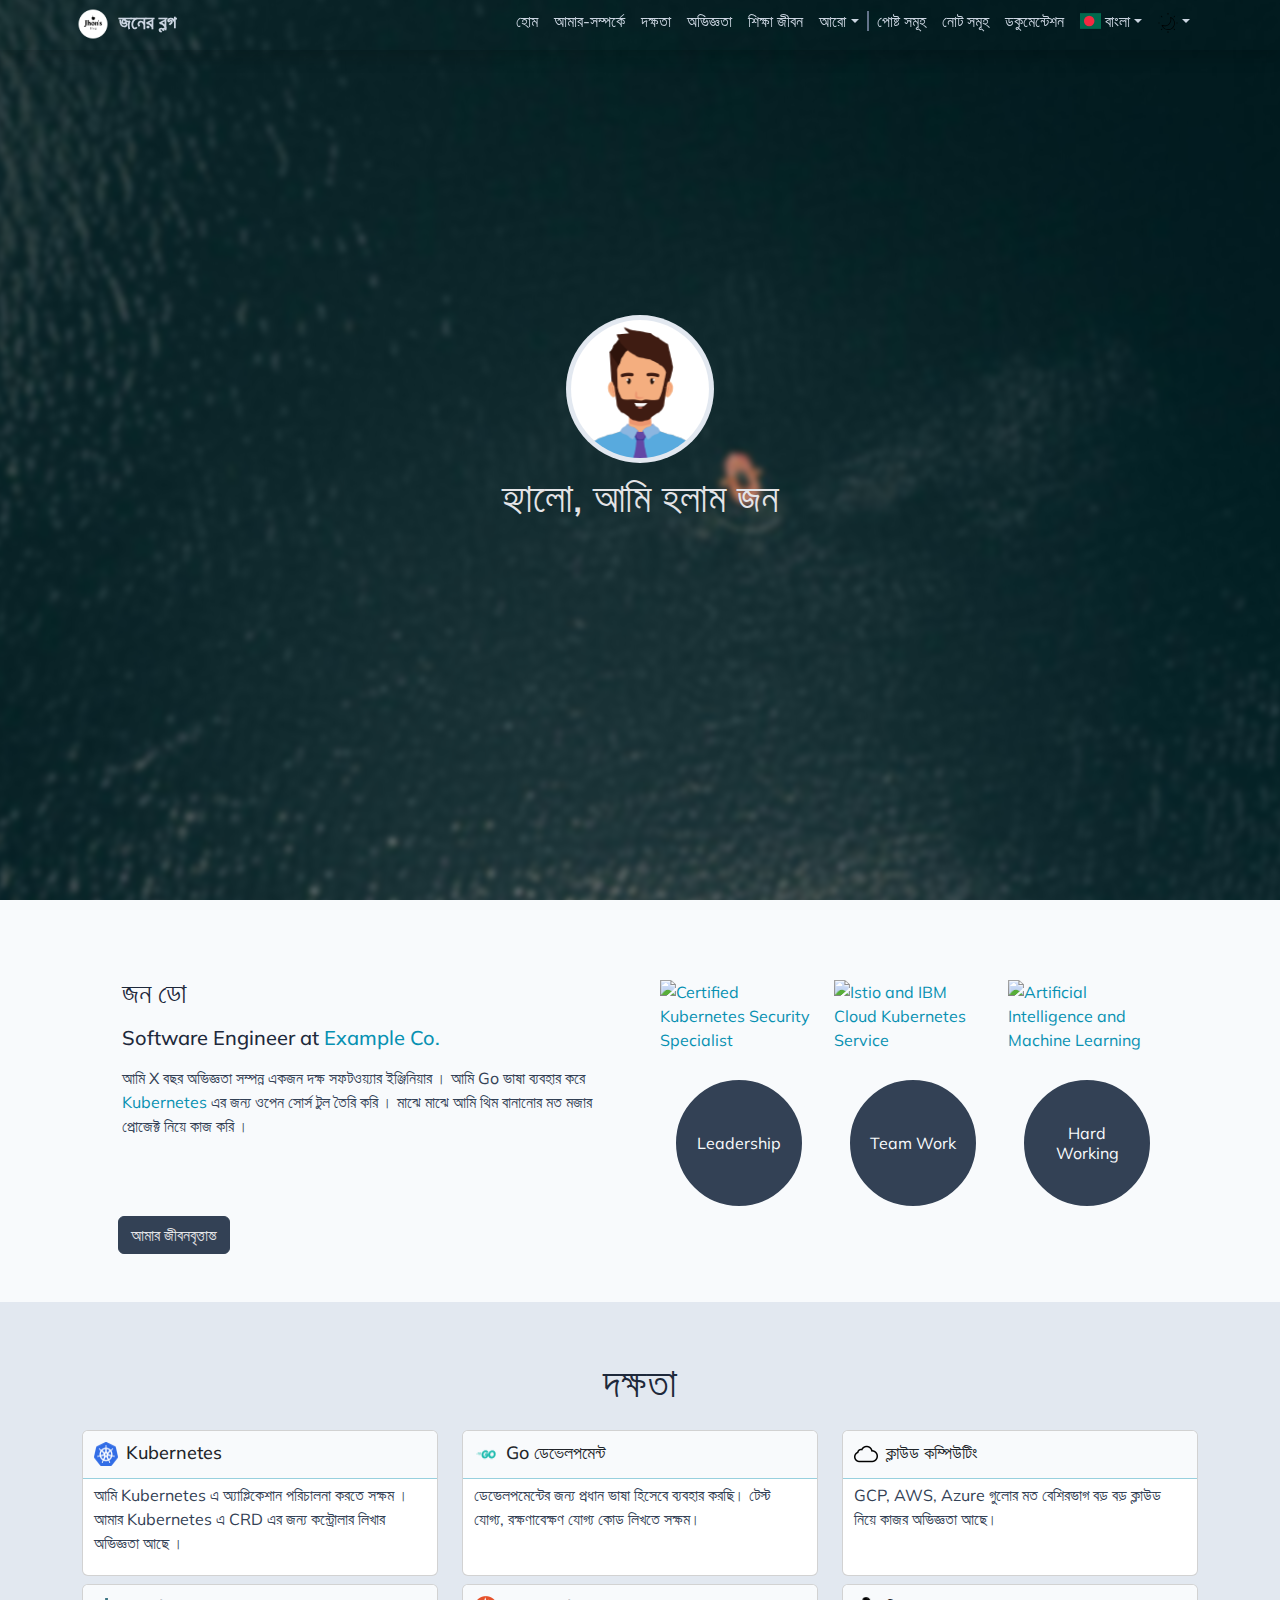
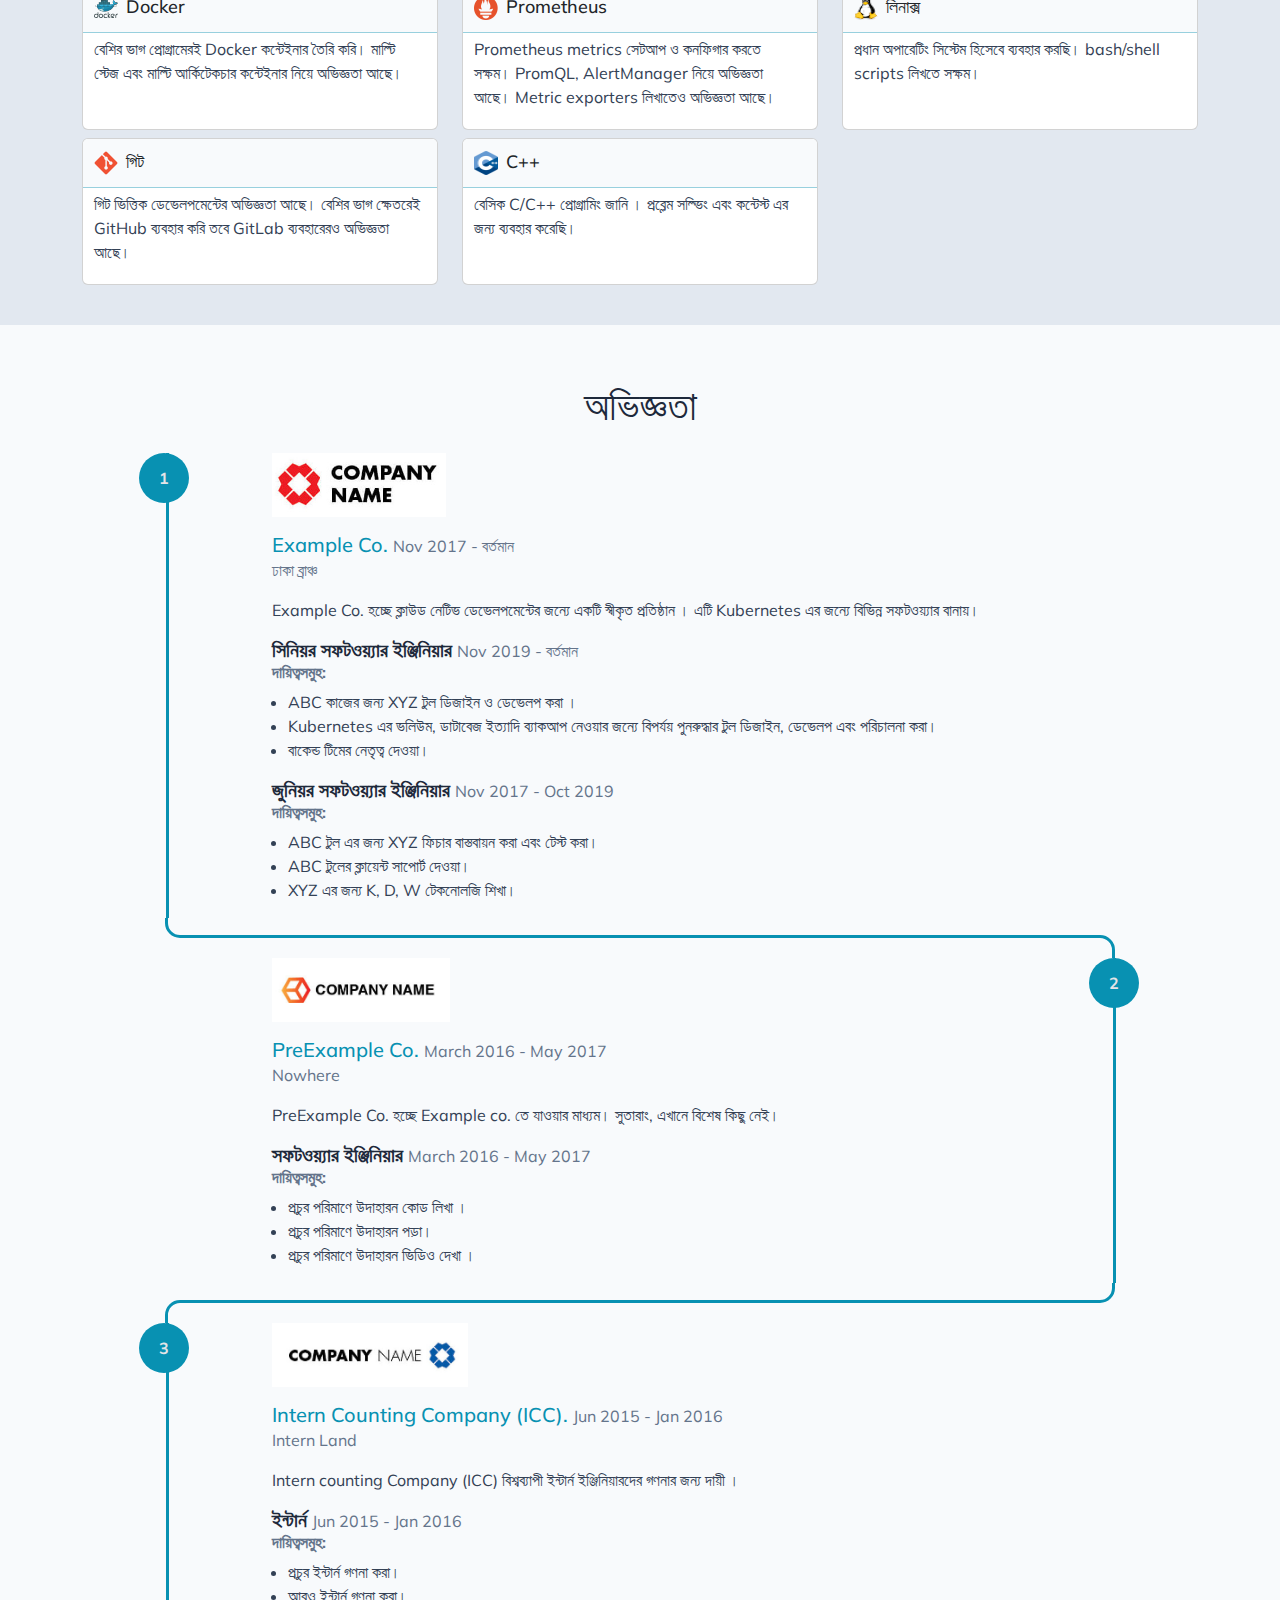
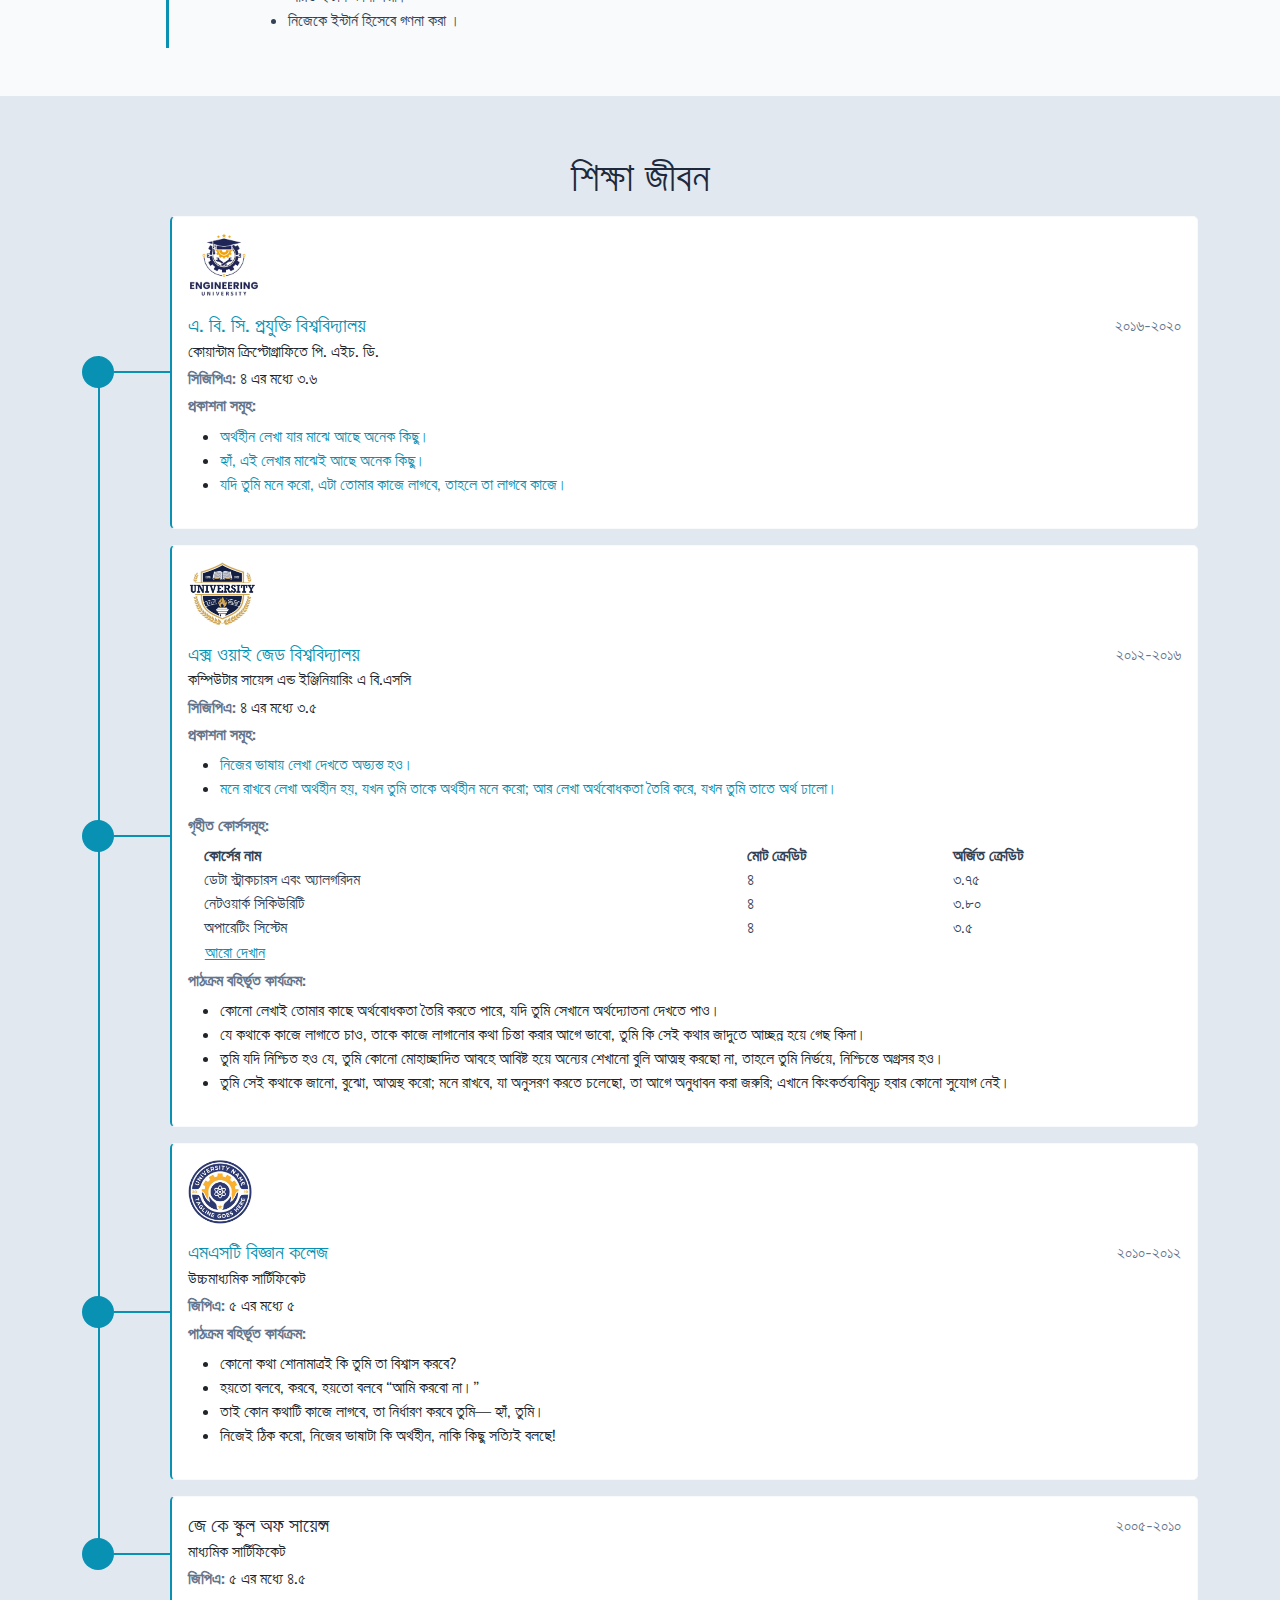
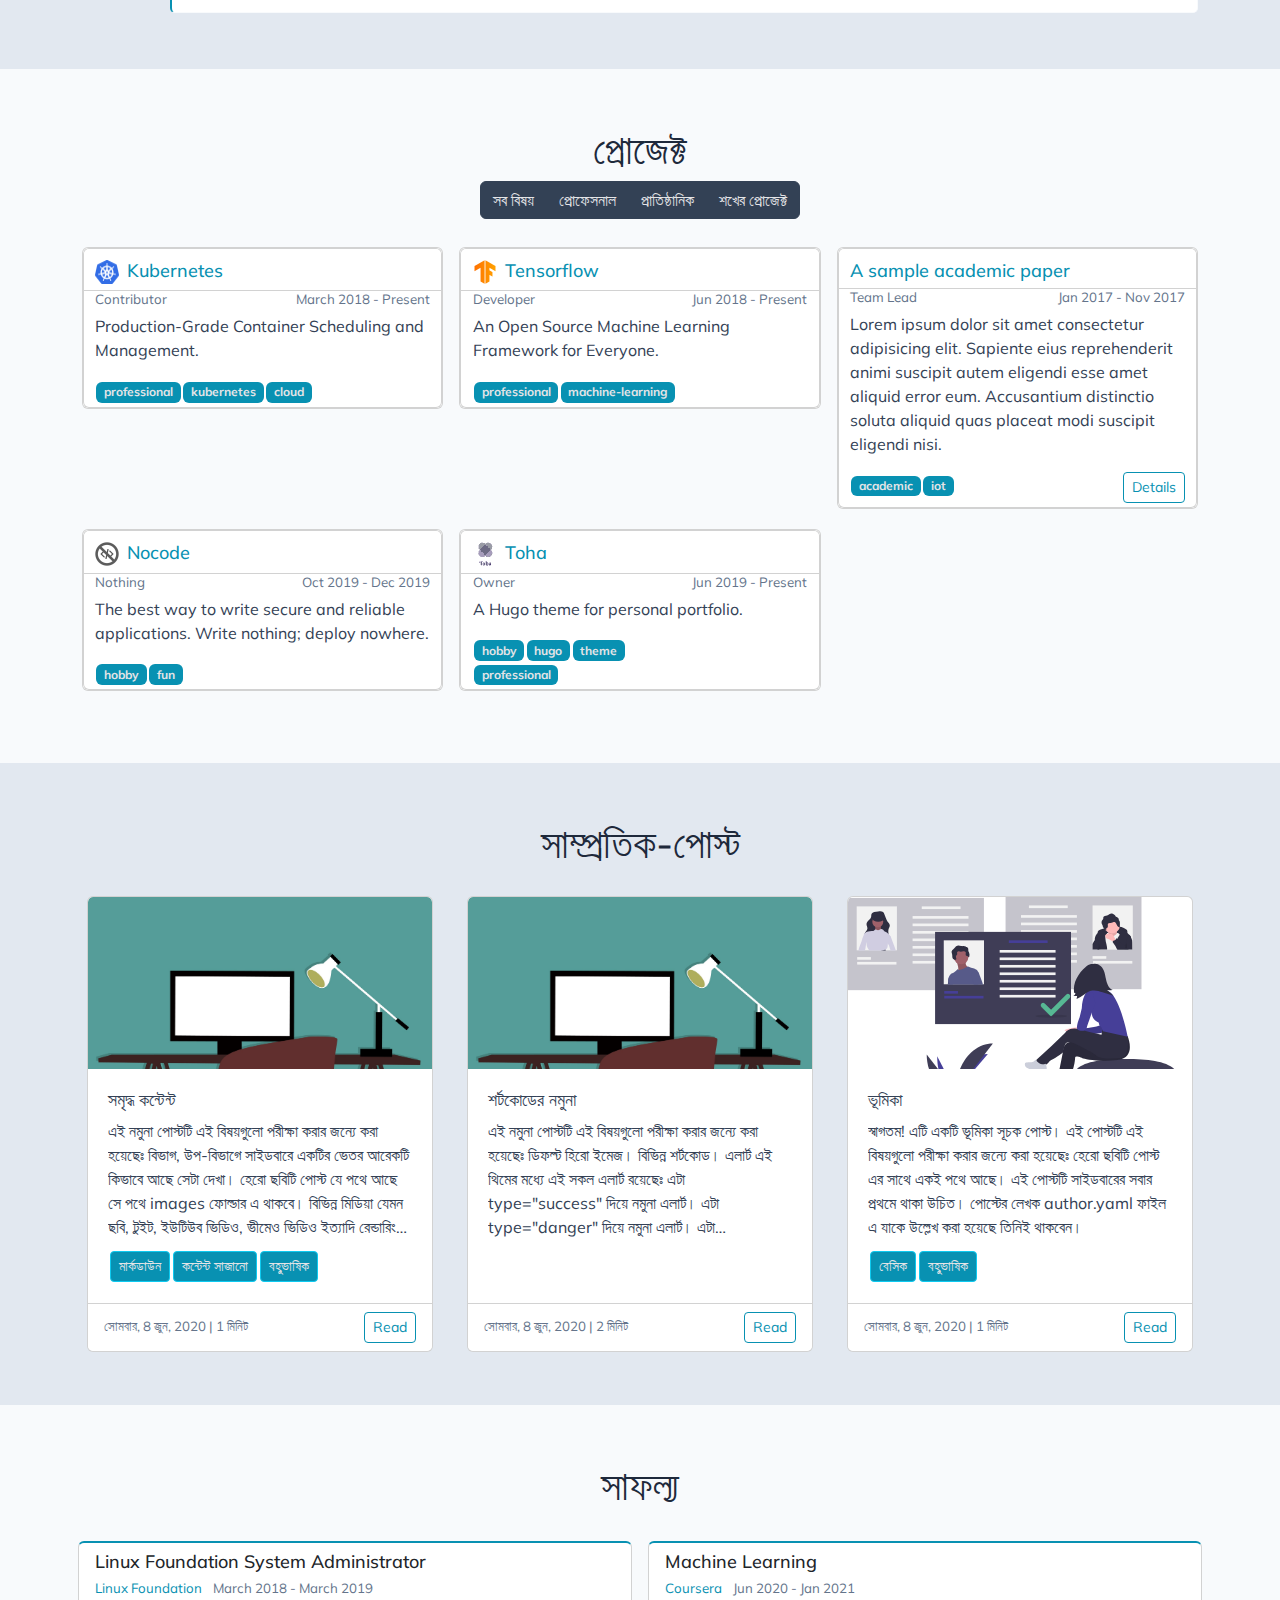
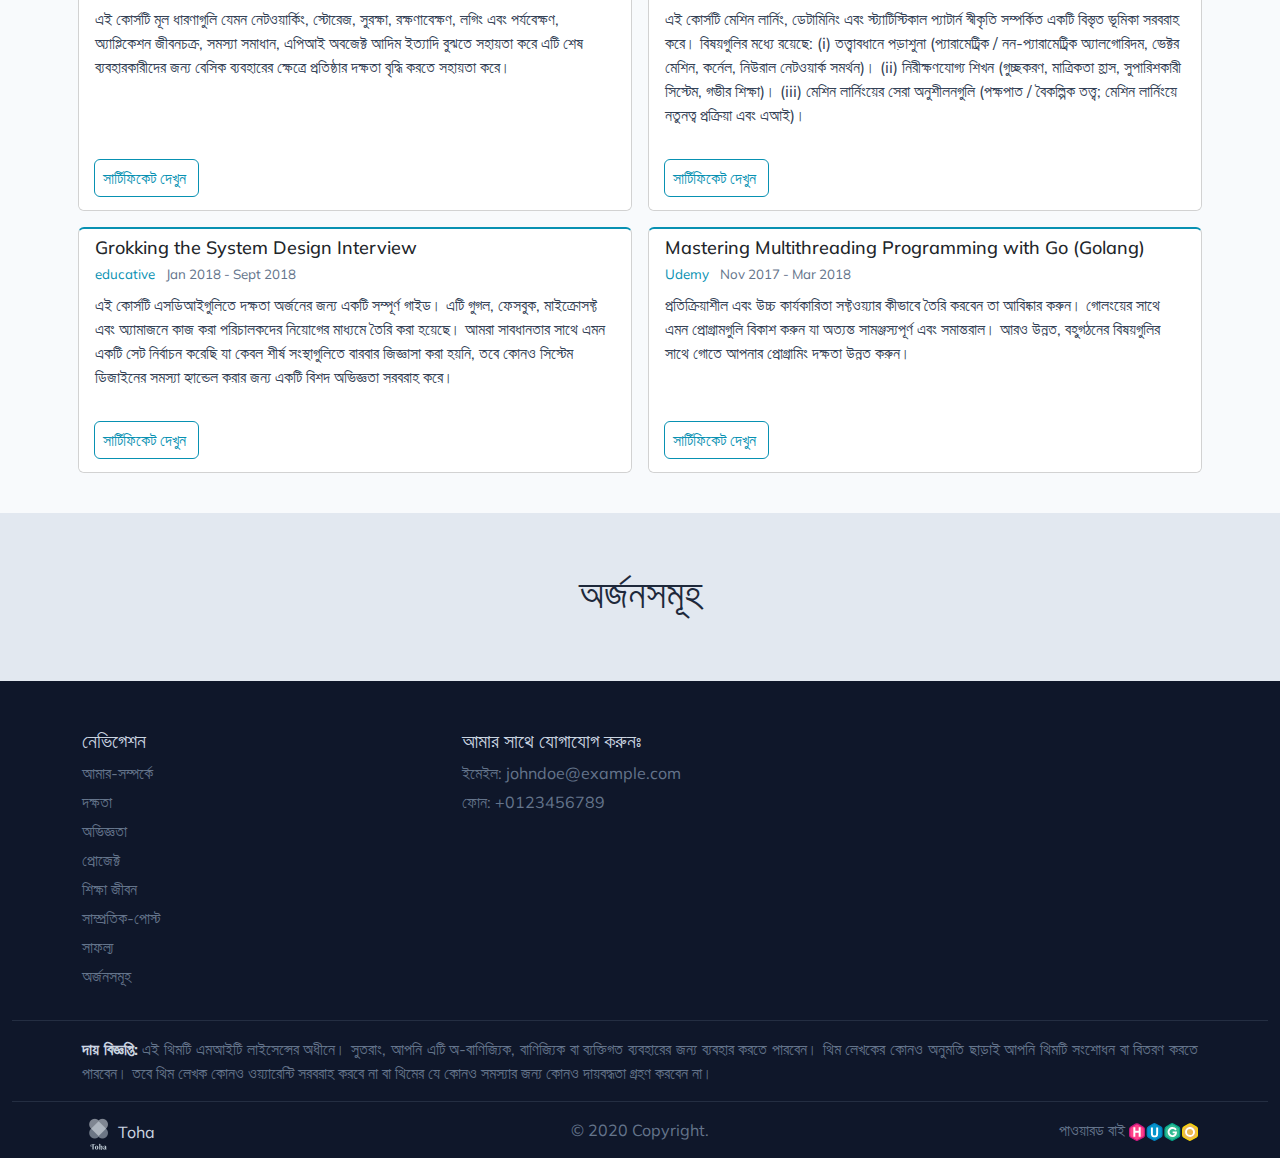
==== commit f7bc52e7: "deploy: 7c4d01743e15d71bf5b51e61e8e16d934964ff62" ====
--- a/bn/index.html
+++ b/bn/index.html
@@ -61,6 +61,6 @@
 <i class="fa-solid fa-magnifying-glass-plus" id=enlarge-icon></i><h4 class=title id=achievement-title>গ্রাজুয়েশন</h4><div class="caption hidden col-lg-6 text-start" id=caption><h4>গ্রাজুয়েশন</h4><p>XYZ ইউনিভার্সিটি থেকে কম্পিউটার বিজ্ঞানে স্নাতক সম্পন্ন করেছি</p></div><span style=background-image:url(/images/sections/achievements/graduation-cap_hu13593790690551442184.jpg) class=d-none id=SmallImage active=true></span>
 <span style=background-image:url(/images/sections/achievements/graduation-cap_hu12743054588386926517.jpg) class=d-none id=LargeImage></span></div><div class="achievement-entry text-center" style=background-image:url(/images/sections/achievements/woman-winner_hu7854061680472463003.jpg)><i class="fa-solid fa-xmark hidden"></i>
 <i class="fa-solid fa-magnifying-glass-plus" id=enlarge-icon></i><h4 class=title id=achievement-title>পুরুস্কার বিজয়ী</h4><div class="caption hidden col-lg-6 text-start" id=caption><h4>পুরুস্কার বিজয়ী</h4><p>IEE Conference 2020 এ সেরা গবেষণাপত্রের পুরষ্কার বিজয়ী হয়েছি</p></div><span style=background-image:url(/images/sections/achievements/woman-winner_hu7854061680472463003.jpg) class=d-none id=SmallImage active=true></span>
-<span style=background-image:url(/images/sections/achievements/woman-winner_hu9491142264800469944.jpg) class=d-none id=LargeImage></span></div></div></div></div><footer id=footer class="container-fluid text-center align-content-center footer pb-2"><div class="container pt-5"><div class="row text-start"><div class="col-md-4 col-sm-12"><h5>নেভিগেশন</h5><ul><li class=nav-item><a class=smooth-scroll href=https://cipolone95.github.io/bn/#about>আমার-সম্পর্কে</a></li><li class=nav-item><a class=smooth-scroll href=https://cipolone95.github.io/bn/#skills>দক্ষতা</a></li><li class=nav-item><a class=smooth-scroll href=https://cipolone95.github.io/bn/#experiences>অভিজ্ঞতা</a></li><li class=nav-item><a class=smooth-scroll href=https://cipolone95.github.io/bn/#education>শিক্ষা জীবন</a></li><li class=nav-item><a class=smooth-scroll href=https://cipolone95.github.io/bn/#projects>প্রোজেক্ট</a></li><li class=nav-item><a class=smooth-scroll href=https://cipolone95.github.io/bn/#recent-posts>সাম্প্রতিক-পোস্ট</a></li><li class=nav-item><a class=smooth-scroll href=https://cipolone95.github.io/bn/#accomplishments>সাফল্য</a></li><li class=nav-item><a class=smooth-scroll href=https://cipolone95.github.io/bn/#achievements>অর্জনসমূহ</a></li></ul></div><div class="col-md-4 col-sm-12"><h5>আমার সাথে যোগাযোগ করুনঃ</h5><ul><li><span>ইমেইল: </span><span>johndoe@example.com</span></li><li><span>ফোন: </span><span>+0123456789</span></li></ul></div></div></div><hr><div class=container><p id=disclaimer><strong>দায় বিজ্ঞপ্তি:</strong> এই থিমটি এমআইটি লাইসেন্সের অধীনে। সুতরাং, আপনি এটি অ-বাণিজ্যিক, বাণিজ্যিক বা ব্যক্তিগত ব্যবহারের জন্য ব্যবহার করতে পারবেন। থিম লেখকের কোনও অনুমতি ছাড়াই আপনি থিমটি সংশোধন বা বিতরণ করতে পারবেন। তবে থিম লেখক কোনও ওয়্যারেন্টি সরবরাহ করবে না বা থিমের যে কোনও সমস্যার জন্য কোনও দায়বদ্ধতা গ্রহণ করবেন না।</p></div><hr><div class=container><div class="row text-start"><div class=col-md-4><a id=theme href=https://github.com/hugo-toha/toha target=_blank rel=noopener><img src=/images/theme-logo_hu16779671404603505019.png alt="Toha Theme Logo">
+<span style=background-image:url(/images/sections/achievements/woman-winner_hu9491142264800469944.jpg) class=d-none id=LargeImage></span></div></div></div></div><footer id=footer class="container-fluid text-center align-content-center footer pb-2"><div class="container pt-5"><div class="row text-start"><div class="col-md-4 col-sm-12"><h5>নেভিগেশন</h5><ul><li class=nav-item><a class=smooth-scroll href=https://cipolone95.github.io/bn/#about>আমার-সম্পর্কে</a></li><li class=nav-item><a class=smooth-scroll href=https://cipolone95.github.io/bn/#skills>দক্ষতা</a></li><li class=nav-item><a class=smooth-scroll href=https://cipolone95.github.io/bn/#experiences>অভিজ্ঞতা</a></li><li class=nav-item><a class=smooth-scroll href=https://cipolone95.github.io/bn/#projects>প্রোজেক্ট</a></li><li class=nav-item><a class=smooth-scroll href=https://cipolone95.github.io/bn/#education>শিক্ষা জীবন</a></li><li class=nav-item><a class=smooth-scroll href=https://cipolone95.github.io/bn/#recent-posts>সাম্প্রতিক-পোস্ট</a></li><li class=nav-item><a class=smooth-scroll href=https://cipolone95.github.io/bn/#accomplishments>সাফল্য</a></li><li class=nav-item><a class=smooth-scroll href=https://cipolone95.github.io/bn/#achievements>অর্জনসমূহ</a></li></ul></div><div class="col-md-4 col-sm-12"><h5>আমার সাথে যোগাযোগ করুনঃ</h5><ul><li><span>ইমেইল: </span><span>johndoe@example.com</span></li><li><span>ফোন: </span><span>+0123456789</span></li></ul></div></div></div><hr><div class=container><p id=disclaimer><strong>দায় বিজ্ঞপ্তি:</strong> এই থিমটি এমআইটি লাইসেন্সের অধীনে। সুতরাং, আপনি এটি অ-বাণিজ্যিক, বাণিজ্যিক বা ব্যক্তিগত ব্যবহারের জন্য ব্যবহার করতে পারবেন। থিম লেখকের কোনও অনুমতি ছাড়াই আপনি থিমটি সংশোধন বা বিতরণ করতে পারবেন। তবে থিম লেখক কোনও ওয়্যারেন্টি সরবরাহ করবে না বা থিমের যে কোনও সমস্যার জন্য কোনও দায়বদ্ধতা গ্রহণ করবেন না।</p></div><hr><div class=container><div class="row text-start"><div class=col-md-4><a id=theme href=https://github.com/hugo-toha/toha target=_blank rel=noopener><img src=/images/theme-logo_hu16779671404603505019.png alt="Toha Theme Logo">
 Toha</a></div><div class="col-md-4 text-center">© 2020 Copyright.</div><div class="col-md-4 text-end"><a id=hugo href=https://gohugo.io/ target=_blank rel=noopener>পাওয়ারড বাই
 <img src=/images/hugo-logo.svg alt="Hugo Logo" height=18></a></div></div></div></footer><script src=/application.91bab9af3ea6af3cefda36641d1fdc76d78775d2a99c5cbbfd892093035465cf.js integrity="sha256-kbq5rz6mrzzv2jZkHR/cdteHddKpnFy7/YkgkwNUZc8=" defer></script></body></html>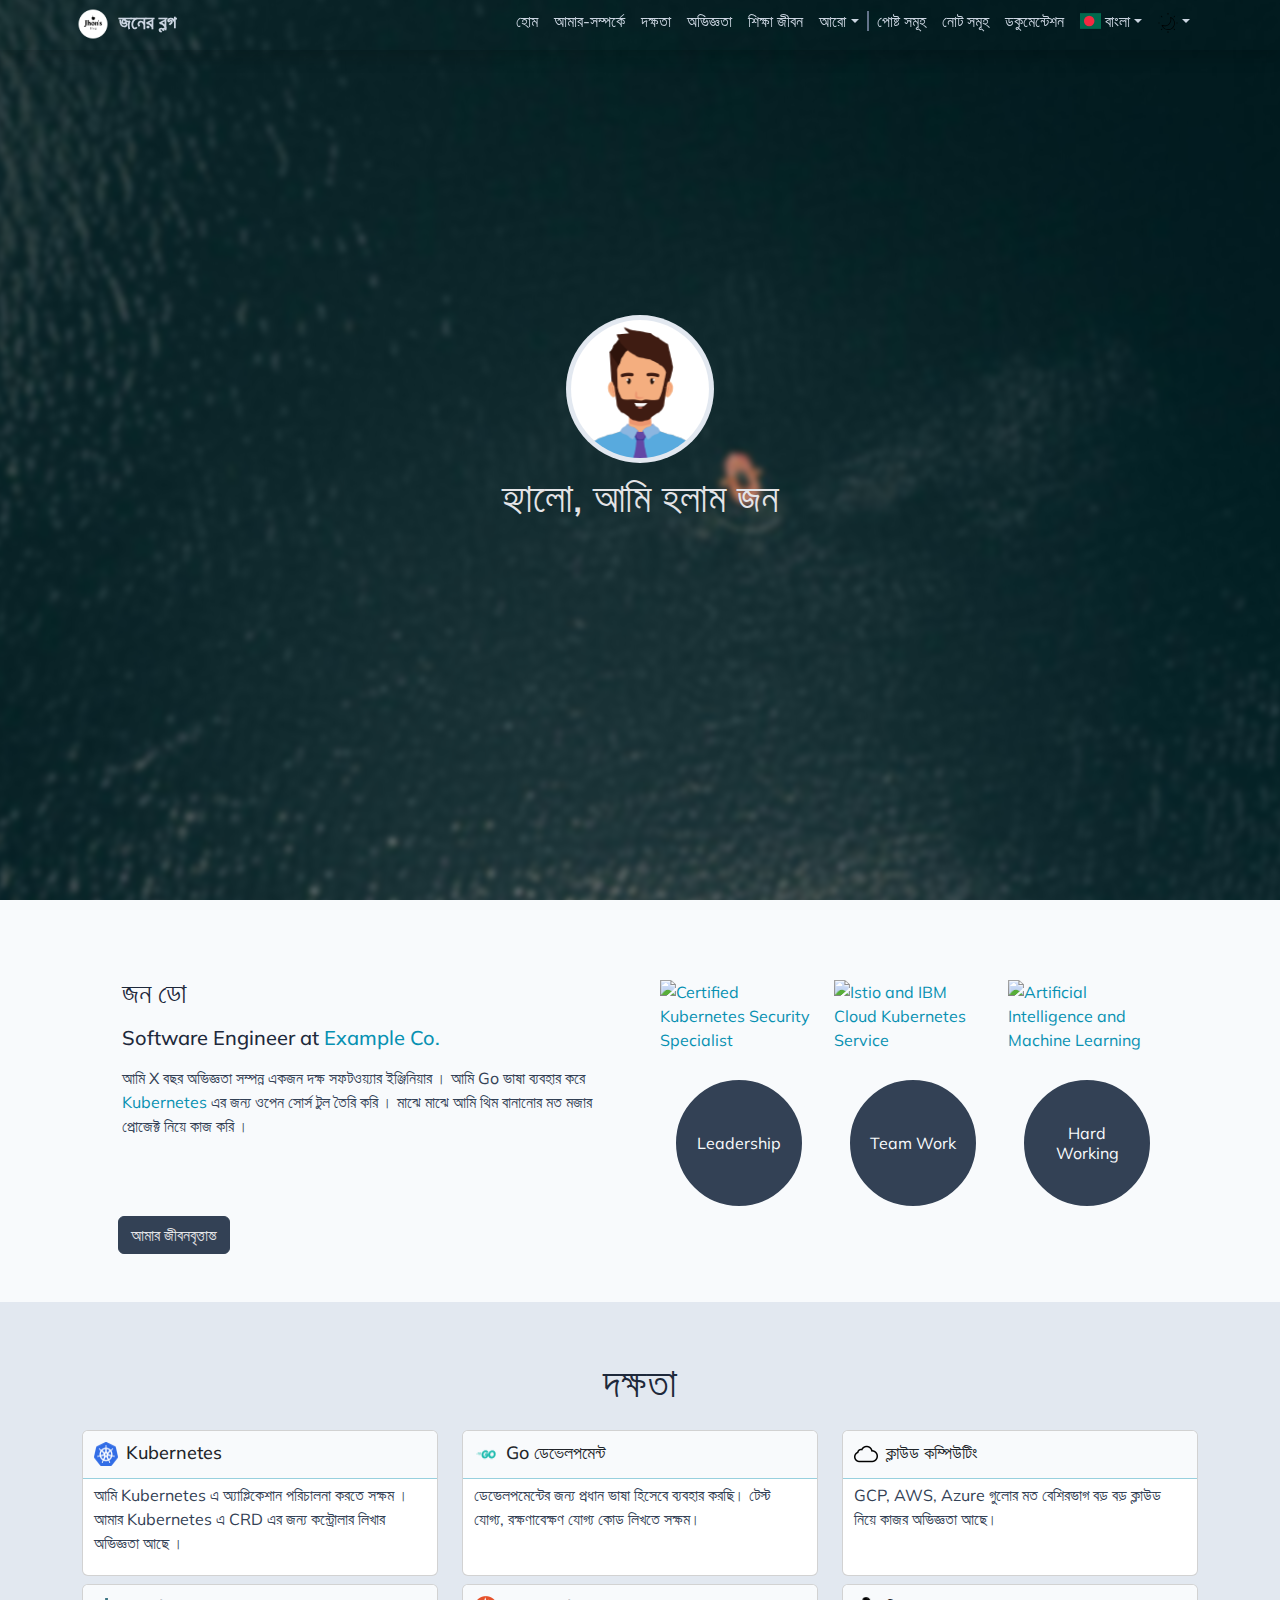
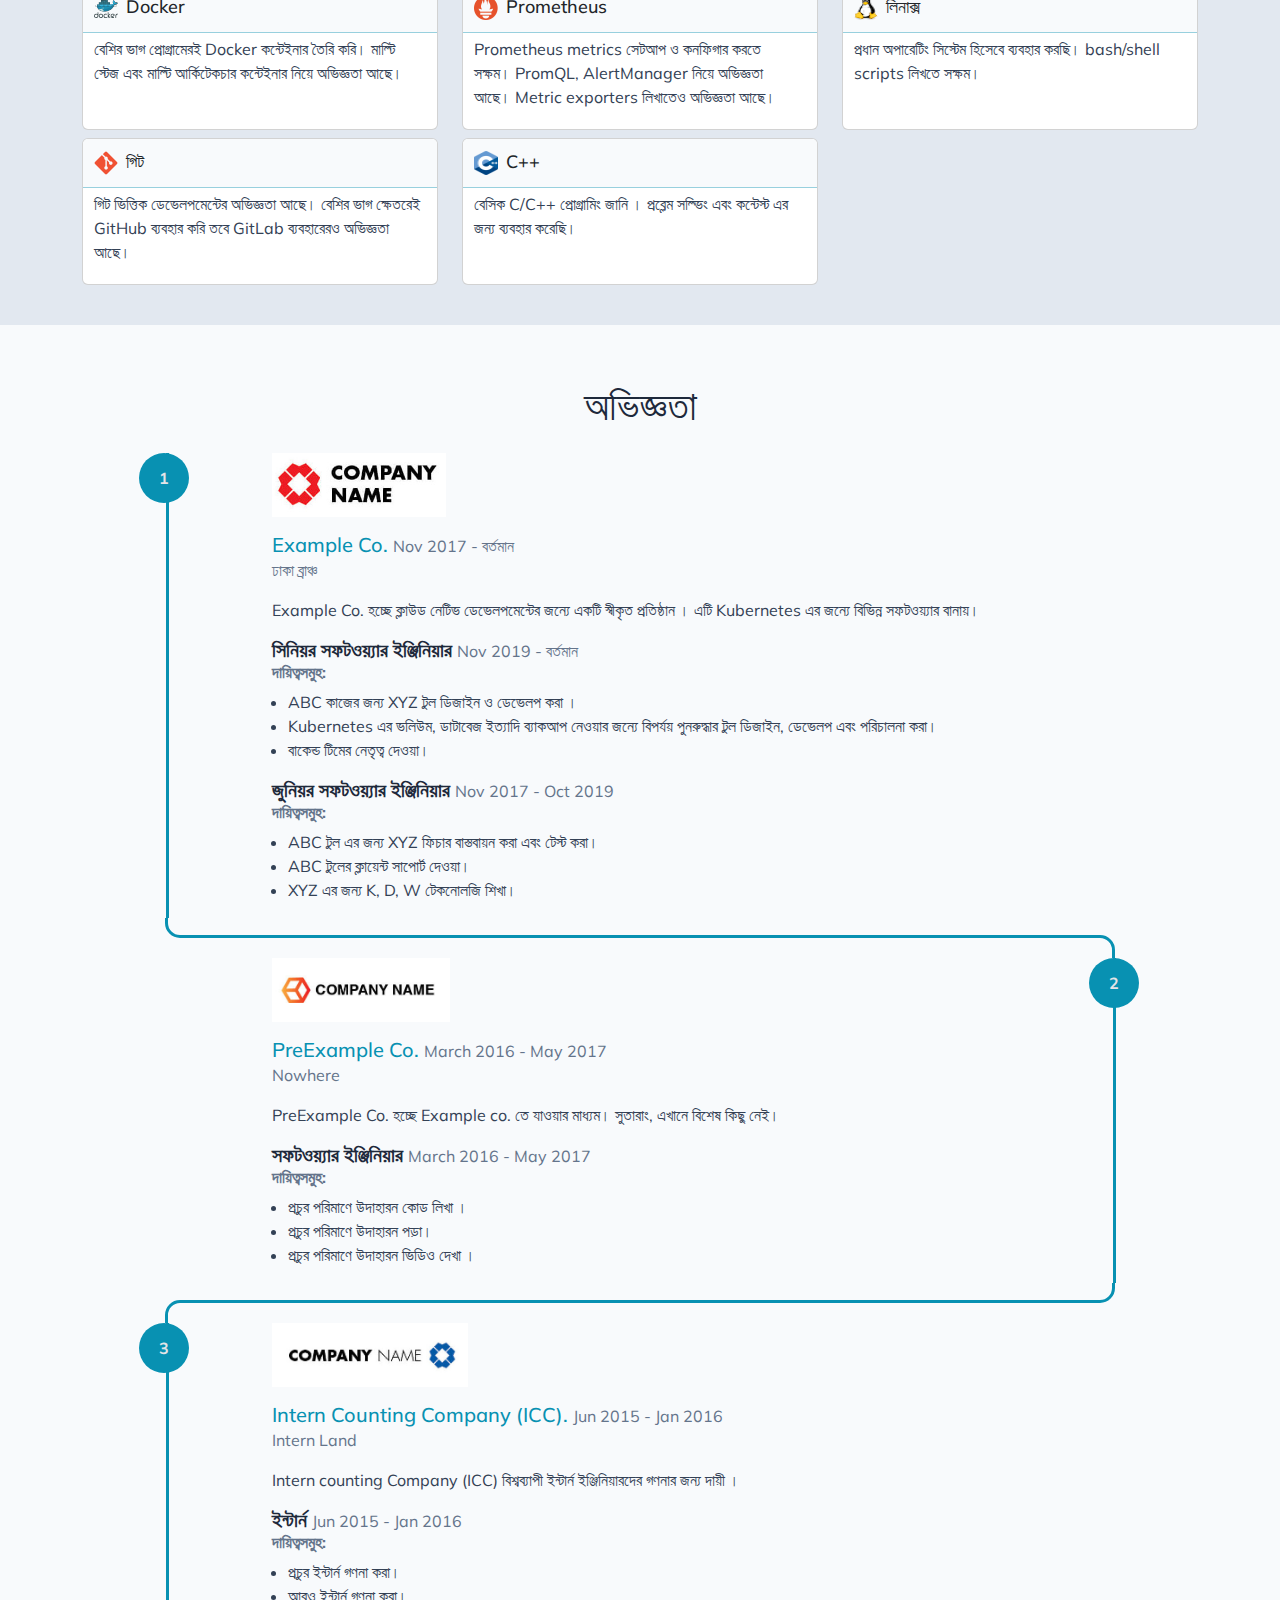
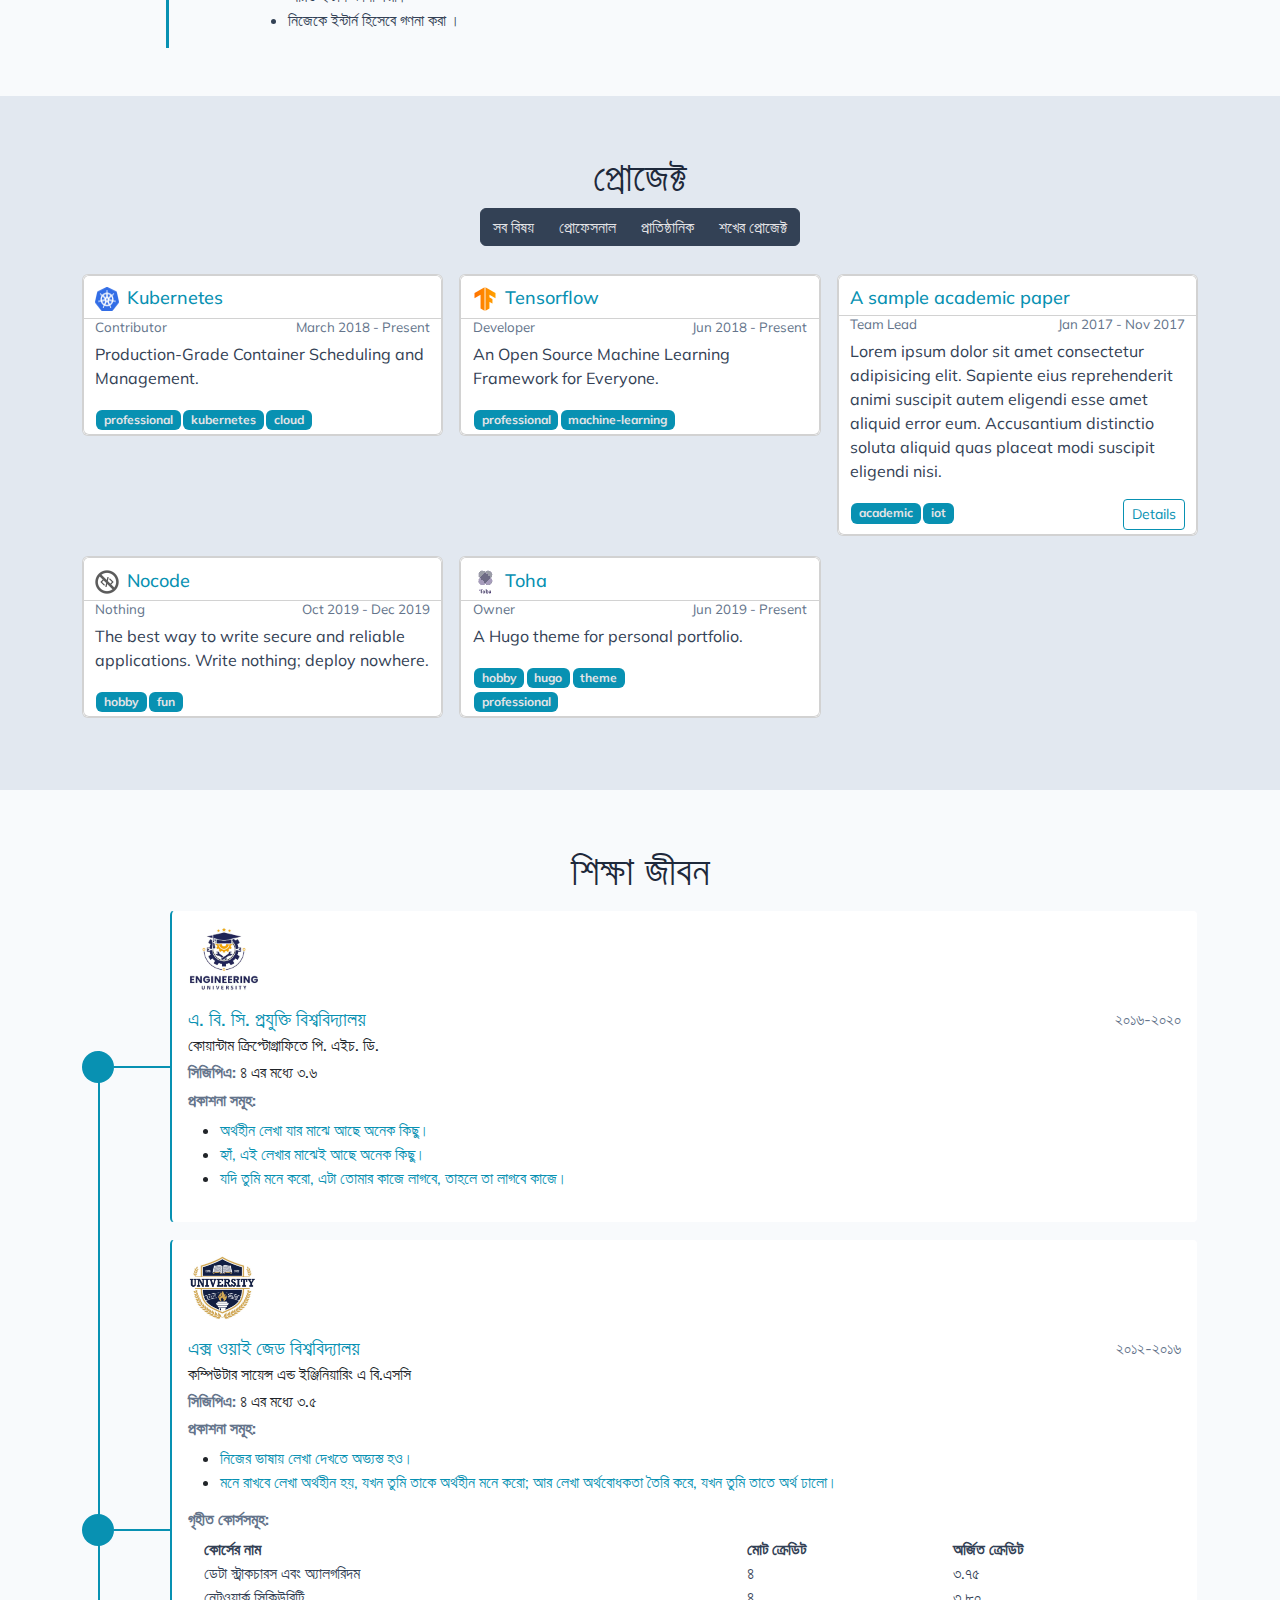
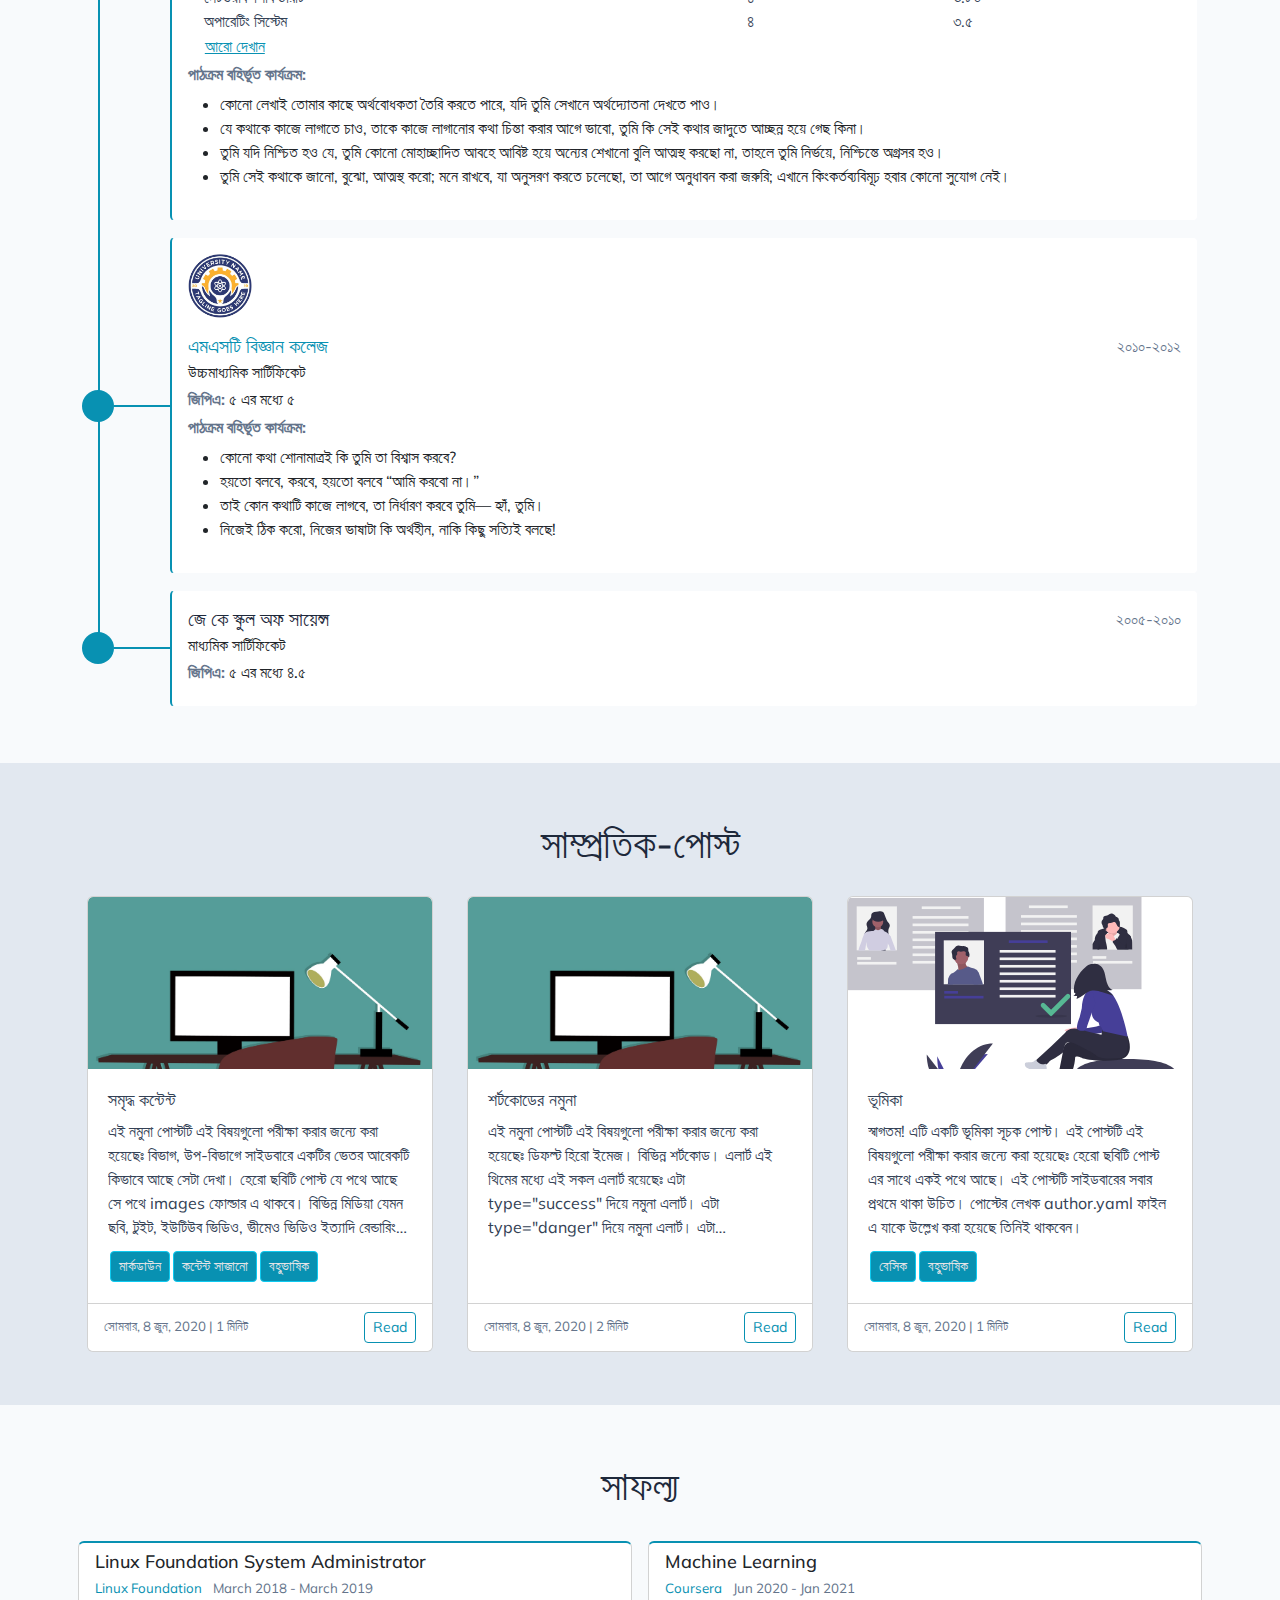
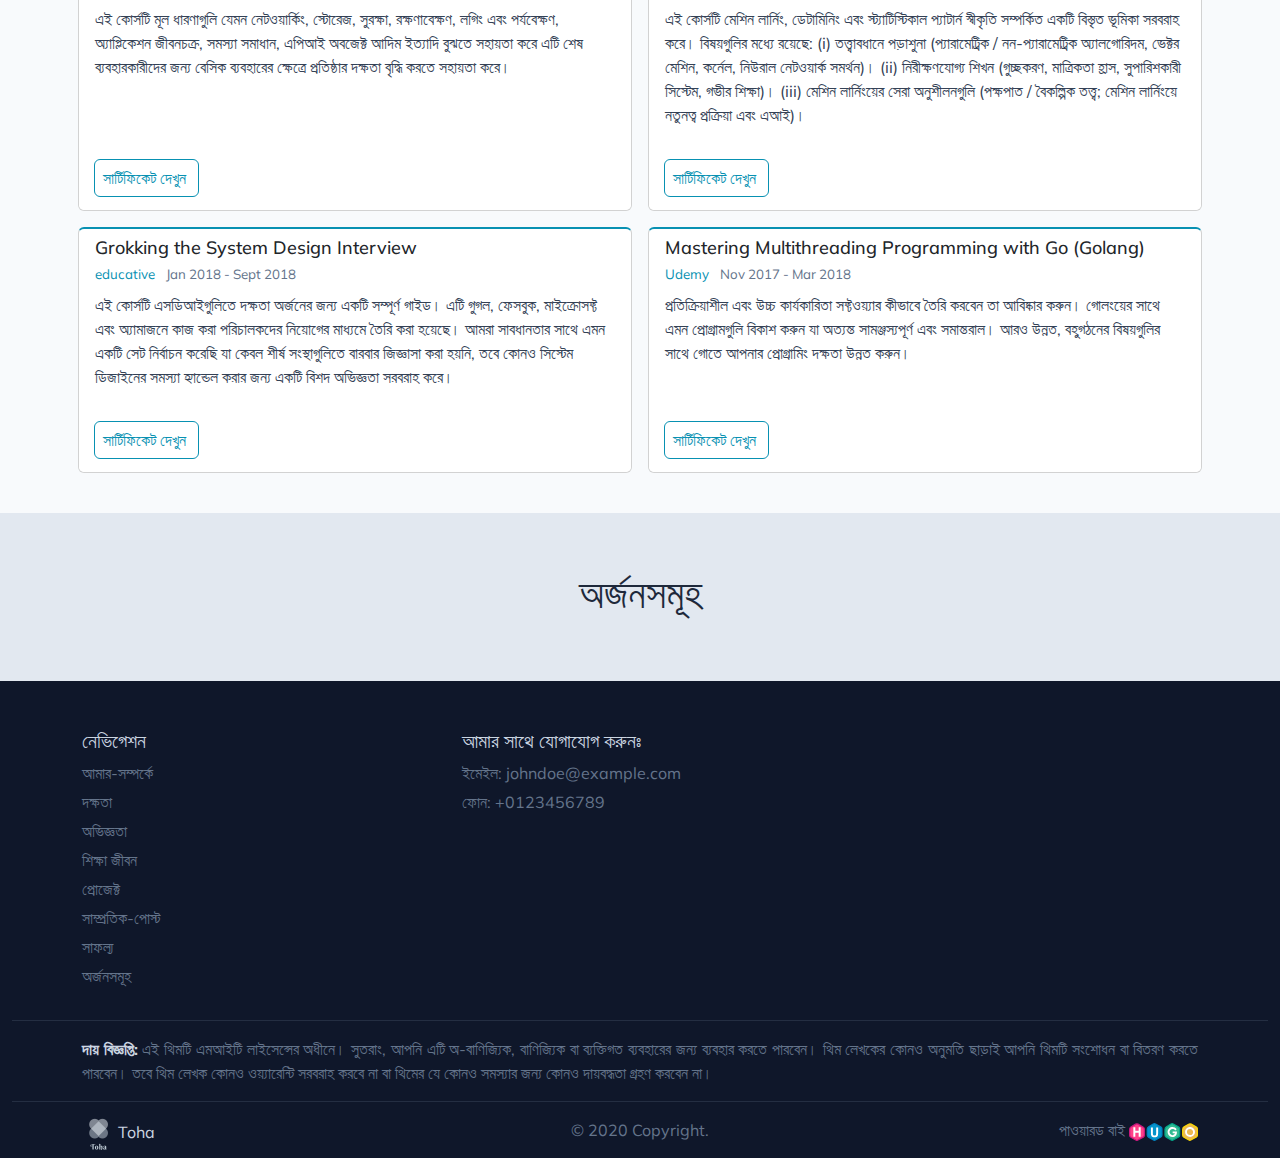
==== commit 640d4d1a: "deploy: fa0b7195e3d9670d87d20ea346b49e68f02b3c2b" ====
--- a/bn/index.html
+++ b/bn/index.html
@@ -1,4 +1,4 @@
-<!doctype html><html lang=bn><head><meta name=generator content="Hugo 0.140.1"><title>জনের ব্লগ</title>
+<!doctype html><html lang=bn><head><meta name=generator content="Hugo 0.140.2"><title>জনের ব্লগ</title>
 <meta name=description content="জন ডো এর বাক্তিগত পোর্টফোলিও ও ব্লগ."><meta charset=UTF-8><meta name=viewport content="width=device-width,initial-scale=1"><meta http-equiv=X-UA-Compatible content="ie=edge"><link rel=stylesheet href=/application.a61f89f5aafd375e5e4318cb002afca8ef69d181ab6ab3f96cd6fd80249e7544.css integrity="sha256-ph+J9ar9N15eQxjLACr8qO9p0YGrarP5bNb9gCSedUQ="><link rel=icon type=image/png href=/images/site/favicon_hu14458373468778497799.png><meta property="og:title" content="জনের ব্লগ"><meta property="og:type" content="website"><meta property="og:description" content="জন ডো এর বাক্তিগত পোর্টফোলিও ও ব্লগ."><meta property="og:image" content="/images/author/john.png"><meta property="og:url" content="https://hugo-toha.github.io"><meta name=twitter:card content="summary"><meta name=twitter:title content="জনের ব্লগ"><script>theme=localStorage.getItem("theme-scheme")||localStorage.getItem("darkmode:color-scheme")||"light",theme=="system"&&(window.matchMedia&&window.matchMedia("(prefers-color-scheme: dark)").matches?theme="dark":theme="light"),document.documentElement.setAttribute("data-theme",theme)</script></head><body data-bs-spy=scroll data-bs-target=#top-navbar data-bs-offset=100><nav class="navbar navbar-expand-xl top-navbar shadow transparent-navbar homepage" id=top-navbar><div class=container><a class=navbar-brand href=/bn><img src=/images/site/inverted-logo_hu14458373468778497799.png id=logo alt=Logo>
 জনের ব্লগ</a>
 <button class="navbar-toggler navbar-dark" id=navbar-toggler type=button data-bs-toggle=collapse data-bs-target=#top-nav-items aria-label=menu>
@@ -17,8 +17,7 @@
 at <a href=https://www.example.com title="Example Co." target=_blank rel=noopener>Example Co.</a></h5><p class="p-1 text-justify">আমি X বছর অভিজ্ঞতা সম্পন্ন একজন দক্ষ সফটওয়্যার ইঞ্জিনিয়ার । আমি Go ভাষা ব্যবহার করে <a href=https://kubernetes.io/ target=_blank rel=noopener>Kubernetes</a> এর জন্য ওপেন সোর্স টুল তৈরি করি । মাঝে মাঝে আমি থিম বানানোর মত মজার প্রোজেক্ট নিয়ে কাজ করি ।</p><div class="text-container ms-auto"><ul class="social-link d-flex"><li><a href=mailto:example@gmail.com title=Email target=_blank rel=noopener><i class="fas fa-envelope"></i></a></li><li><a href=https://www.github.com/example title=Github target=_blank rel=noopener><i class="fab fa-github"></i></a></li><li><a href=# title=Stackoverflow target=_blank rel=noopener><i class="fab fa-stack-overflow"></i></a></li><li><a href=# title=LinkedIn target=_blank rel=noopener><i class="fab fa-linkedin"></i></a></li><li><a href=# title=Twitter target=_blank rel=noopener><i class="fab fa-twitter"></i></a></li><li><a href=# title=Facebook target=_blank rel=noopener><i class="fab fa-facebook"></i></a></li></ul></div><a href=/files/resume.pdf title="আমার জীবনবৃত্তান্ত" target=#><button class="btn btn-dark">আমার জীবনবৃত্তান্ত</button></a></div><div class="col-sm-6 pt-5 ps-md-4 ps-sm-3 pt-sm-0"><div class=row><div class="col-6 col-lg-4 p-2"><div class=certificate-badge><a href=https://www.credly.com/org/the-linux-foundation/badge/exam-developer-certified-kubernetes-security-specialist target=_blank rel="noopener noreferrer"><img src=https://images.credly.com/size/680x680/images/f4bf92ed-8985-40b2-bc07-2f9308780854/kubernetes-security-specialist-logo-examdev.png alt="Certified Kubernetes Security Specialist"></a></div></div><div class="col-6 col-lg-4 p-2"><div class=certificate-badge><a href=https://www.credly.com/org/the-linux-foundation/badge/exam-developer-certified-kubernetes-security-specialist target=_blank rel="noopener noreferrer"><img src=https://images.credly.com/size/680x680/images/8d34d489-84bf-4861-a4a0-9e9d68318c5c/Beyond_basics_of_Istio_on_Cloud_v2.png alt="Istio and IBM Cloud Kubernetes Service"></a></div></div><div class="col-6 col-lg-4 p-2"><div class=certificate-badge><a href=https://www.credly.com/org/grupo-bancolombia/badge/artificial-intelligence-and-machine-learning target=_blank rel="noopener noreferrer"><img src=https://images.credly.com/size/680x680/images/e027514f-9d07-4b29-862f-fe21a8aaebf1/ae.png alt="Artificial Intelligence and Machine Learning"></a></div></div><div class="col-6 col-lg-4 p-2"><div class="circular-progress blue"><span class=circular-progress-left><span class="circular-progress-bar circular-progress-percentage-35 circular-progress-percentage-50-delay"></span>
 </span><span class=circular-progress-right><span class="circular-progress-bar circular-progress-percentage-50"></span></span><div class=circular-progress-value>Leadership</div></div></div><div class="col-6 col-lg-4 p-2"><div class="circular-progress yellow"><span class=circular-progress-left><span class="circular-progress-bar circular-progress-percentage-40 circular-progress-percentage-50-delay"></span>
 </span><span class=circular-progress-right><span class="circular-progress-bar circular-progress-percentage-50"></span></span><div class=circular-progress-value>Team Work</div></div></div><div class="col-6 col-lg-4 p-2"><div class="circular-progress orange"><span class=circular-progress-left><span class="circular-progress-bar circular-progress-percentage-35 circular-progress-percentage-50-delay"></span>
-</span><span class=circular-progress-right><span class="circular-progress-bar circular-progress-percentage-50"></span></span><div class=circular-progress-value>Hard Working</div></div></div></div></div></div></div></div><div class="container-fluid section-holder d-flex bg-secondary"><div class="container-fluid anchor pb-5 skills-section" id=skills><h1 class=text-center><span id=skills></span>দক্ষতা</h1><div class="container d-flex-block"><div class=row id=primary-skills><div class="col-xs-12 col-sm-6 col-lg-4 pt-2 filtr-item" data-category='all, '><a class=text-decoration-none href=https://kubernetes.io/ title=Kubernetes target=_blank rel=noopener><div class=card><div class="card-head d-flex"><img class=card-img-xs src=/images/sections/skills/kubernetes_hu7571393890923814960.png alt=Kubernetes><h5 class=card-title>Kubernetes</h5></div><div class="card-body text-justify pt-1 pb-1"><p class=card-text>আমি Kubernetes এ অ্যাপ্লিকেশান পরিচালনা করতে সক্ষম । আমার Kubernetes এ CRD এর জন্য কন্ট্রোলার লিখার অভিজ্ঞতা আছে ।</p></div></div></a></div><div class="col-xs-12 col-sm-6 col-lg-4 pt-2 filtr-item" data-category='all, '><a class=text-decoration-none href=https://golang.org/ title="Go ডেভেলপমেন্ট" target=_blank rel=noopener><div class=card><div class="card-head d-flex"><img class=card-img-xs src=/images/sections/skills/go_hu4109577291270016056.png alt="Go ডেভেলপমেন্ট"><h5 class=card-title>Go ডেভেলপমেন্ট</h5></div><div class="card-body text-justify pt-1 pb-1"><p class=card-text>ডেভেলপমেন্টের জন্য প্রধান ভাষা হিসেবে ব্যবহার করছি। টেস্ট যোগ্য, রক্ষণাবেক্ষণ যোগ্য কোড লিখতে সক্ষম।</p></div></div></a></div><div class="col-xs-12 col-sm-6 col-lg-4 pt-2 filtr-item" data-category='all, '><a class=text-decoration-none><div class=card><div class="card-head d-flex"><img class=card-img-xs src=/images/sections/skills/cloud_hu18361959651463467850.png alt="ক্লাউড কম্পিউটিং"><h5 class=card-title>ক্লাউড কম্পিউটিং</h5></div><div class="card-body text-justify pt-1 pb-1"><p class=card-text>GCP, AWS, Azure গুলোর মত বেশিরভাগ বড় বড় ক্লাউড নিয়ে কাজর অভিজ্ঞতা আছে।</p></div></div></a></div><div class="col-xs-12 col-sm-6 col-lg-4 pt-2 filtr-item" data-category='all, '><a class=text-decoration-none href=https://www.docker.com/ title=Docker target=_blank rel=noopener><div class=card><div class="card-head d-flex"><img class=card-img-xs src=/images/sections/skills/docker.svg alt=Docker><h5 class=card-title>Docker</h5></div><div class="card-body text-justify pt-1 pb-1"><p class=card-text>বেশির ভাগ প্রোগ্রামেরই Docker কন্টেইনার তৈরি করি। মাল্টি স্টেজ এবং মাল্টি আর্কিটেকচার কন্টেইনার নিয়ে অভিজ্ঞতা আছে।</p></div></div></a></div><div class="col-xs-12 col-sm-6 col-lg-4 pt-2 filtr-item" data-category='all, '><a class=text-decoration-none href=https://prometheus.io/ title=Prometheus target=_blank rel=noopener><div class=card><div class="card-head d-flex"><img class=card-img-xs src=/images/sections/skills/prometheus_hu14605799323166506184.png alt=Prometheus><h5 class=card-title>Prometheus</h5></div><div class="card-body text-justify pt-1 pb-1"><p class=card-text>Prometheus metrics সেটআপ ও কনফিগার করতে সক্ষম। PromQL, AlertManager নিয়ে অভিজ্ঞতা আছে। Metric exporters লিখাতেও অভিজ্ঞতা আছে।</p></div></div></a></div><div class="col-xs-12 col-sm-6 col-lg-4 pt-2 filtr-item" data-category='all, '><a class=text-decoration-none><div class=card><div class="card-head d-flex"><img class=card-img-xs src=/images/sections/skills/linux_hu1197493248082201392.png alt=লিনাক্স><h5 class=card-title>লিনাক্স</h5></div><div class="card-body text-justify pt-1 pb-1"><p class=card-text>প্রধান অপারেটিং সিস্টেম হিসেবে ব্যবহার করছি। bash/shell scripts লিখতে সক্ষম।</p></div></div></a></div><div class="col-xs-12 col-sm-6 col-lg-4 pt-2 filtr-item" data-category='all, '><a class=text-decoration-none href=https://git-scm.com/ title=গিট target=_blank rel=noopener><div class=card><div class="card-head d-flex"><img class=card-img-xs src=/images/sections/skills/git_hu5323486677631463976.png alt=গিট><h5 class=card-title>গিট</h5></div><div class="card-body text-justify pt-1 pb-1"><p class=card-text>গিট ভিত্তিক ডেভেলপমেন্টের অভিজ্ঞতা আছে। বেশির ভাগ ক্ষেতরেই GitHub ব্যবহার করি তবে GitLab ব্যবহারেরও অভিজ্ঞতা আছে।</p></div></div></a></div><div class="col-xs-12 col-sm-6 col-lg-4 pt-2 filtr-item" data-category='all, '><a class=text-decoration-none><div class=card><div class="card-head d-flex"><img class=card-img-xs src=/images/sections/skills/c++_hu1614103023828017494.png alt=C++><h5 class=card-title>C++</h5></div><div class="card-body text-justify pt-1 pb-1"><p class=card-text>বেসিক C/C++ প্রোগ্রামিং জানি । প্রব্লেম সল্ভিং এবং কন্টেস্ট এর জন্য ব্যবহার করেছি।</p></div></div></a></div></div></div></div></div><div class="container-fluid section-holder d-flex bg-primary"><div class="container-fluid anchor pb-5 experiences-section"><h1 class=text-center><span id=experiences></span>অভিজ্ঞতা</h1><div class="container timeline text-justify"><div class="row align-items-center d-flex"><div class="col-1 col-lg-2 text-center vertical-line d-inline-flex justify-content-center"><div class="circle fw-bold">1</div></div><div class="col-10 col-lg-8"><div class=experience-entry-heading><div class=logo-holder><img class="company-logo light-logo" src=/images/sections/experiences/company1.jpg alt></div><div class=company-heading><h5><a href=https://www.example.com title="Example Co." target=_blank rel=noopener>Example Co.</a></h5><p class=text-muted>Nov 2017 - বর্তমান</p></div><p class=text-muted><i class="fa-solid fa-location-dot"></i> ঢাকা ব্রাঞ্চ</p><p>Example Co. হচ্ছে ক্লাউড নেটিভ ডেভেলপমেন্টের জন্যে একটি স্বীকৃত প্রতিষ্ঠান । এটি Kubernetes এর জন্যে বিভিন্ন সফটওয়্যার বানায়।</p></div><div class=positions><div class=company-heading><h5 class=designation>সিনিয়র সফটওয়্যার ইঞ্জিনিয়ার</h5><p class=text-muted>Nov 2019 - বর্তমান</p></div><h6 class=text-heading>দায়িত্বসমুহ:</h6><ul class=justify-content-around><li>ABC কাজের জন্য XYZ টুল ডিজাইন ও ডেভেলপ করা ।</li><li>Kubernetes এর ভলিউম, ডাটাবেজ ইত্যাদি ব্যাকআপ নেওয়ার জন্যে বিপর্যয় পুনরুদ্ধার টুল ডিজাইন, ডেভেলপ এবং পরিচালনা করা।</li><li>বাকেন্ড টিমের নেতৃত্ব দেওয়া।</li></ul><div class=company-heading><h5 class=designation>জুনিয়র সফটওয়্যার ইঞ্জিনিয়ার</h5><p class=text-muted>Nov 2017 - Oct 2019</p></div><h6 class=text-heading>দায়িত্বসমুহ:</h6><ul class=justify-content-around><li>ABC টুল এর জন্য XYZ ফিচার বাস্তবায়ন করা এবং টেস্ট করা।</li><li>ABC টুলের ক্লায়েন্ট সাপোর্ট দেওয়া।</li><li>XYZ এর জন্য K, D, W টেকনোলজি শিখা।</li></ul></div></div></div><div class="row horizontal-line"><div class="col-1 col-lg-2 timeline-side-div"><div class=corner></div></div><div class="col-10 col-lg-8"><hr></div><div class="col-1 col-lg-2 timeline-side-div"><div class=corner></div></div></div><div class="row align-items-center justify-content-end d-flex"><div class="col-10 col-lg-8"><div class=experience-entry-heading><div class=logo-holder><img class="company-logo light-logo" src=/images/sections/experiences/company2.jpg alt></div><div class=company-heading><h5><a href=https://www.example.com title="PreExample Co." target=_blank rel=noopener>PreExample Co.</a></h5><p class=text-muted>March 2016 - May 2017</p></div><p class=text-muted><i class="fa-solid fa-location-dot"></i> Nowhere</p><p>PreExample Co. হচ্ছে Example co. তে যাওয়ার মাধ্যম। সুতারাং, এখানে বিশেষ কিছু নেই।</p></div><div class=positions><div class=company-heading><h5 class=designation>সফটওয়্যার ইঞ্জিনিয়ার</h5><p class=text-muted>March 2016 - May 2017</p></div><h6 class=text-heading>দায়িত্বসমুহ:</h6><ul class=justify-content-around><li>প্রচুর পরিমাণে উদাহারন কোড লিখা ।</li><li>প্রচুর পরিমাণে উদাহারন পড়া।</li><li>প্রচুর পরিমাণে উদাহারন ভিডিও দেখা ।</li></ul></div></div><div class="col-1 col-lg-2 text-center vertical-line d-inline-flex justify-content-center"><div class="circle fw-bold">2</div></div></div><div class="row horizontal-line"><div class="col-1 col-lg-2 timeline-side-div"><div class=corner></div></div><div class="col-10 col-lg-8"><hr></div><div class="col-1 col-lg-2 timeline-side-div"><div class=corner></div></div></div><div class="row align-items-center d-flex"><div class="col-1 col-lg-2 text-center vertical-line d-inline-flex justify-content-center"><div class="circle fw-bold">3</div></div><div class="col-10 col-lg-8"><div class=experience-entry-heading><div class=logo-holder><img class="company-logo light-logo" src=/images/sections/experiences/company3.jpg alt></div><div class=company-heading><h5><a href=https://www.example.com title="Intern Counting Company (ICC)." target=_blank rel=noopener>Intern Counting Company (ICC).</a></h5><p class=text-muted>Jun 2015 - Jan 2016</p></div><p class=text-muted><i class="fa-solid fa-location-dot"></i> Intern Land</p><p>Intern counting Company (ICC) বিশ্বব্যাপী ইন্টার্ন ইঞ্জিনিয়ারদের গণনার জন্য দায়ী ।</p></div><div class=positions><div class=company-heading><h5 class=designation>ইন্টার্ন</h5><p class=text-muted>Jun 2015 - Jan 2016</p></div><h6 class=text-heading>দায়িত্বসমুহ:</h6><ul class=justify-content-around><li>প্রচুর ইন্টার্ন গণনা করা।</li><li>আরও ইন্টার্ন গণনা করা।</li><li>নিজেকে ইন্টার্ন হিসেবে গণনা করা ।</li></ul></div></div></div></div></div></div><div class="container-fluid section-holder d-flex bg-secondary"><div class="container-fluid anchor pb-5 education-section"><h1 class=text-center><span id=education></span>শিক্ষা জীবন</h1><div class=container><table class=education-info-table><tbody><tr><td class=icon><div class=hline></div><div class=icon-holder><i class="fas fa-microscope"></i></div></td><td class=line><div></div></td><td class=details><div class="degree-info card"><div class=logo-holder><img class="company-logo light-logo" src=/images/sections/education/tech_college.png alt="কোয়ান্টাম ক্রিপ্টোগ্রাফিতে পি. এইচ. ডি."></div><div class=row><div class="col-lg-10 col-md-8"><h5><a href=# title="এ. বি. সি. প্রযুক্তি বিশ্ববিদ্যালয়" target=_blank rel=noopener>এ. বি. সি. প্রযুক্তি বিশ্ববিদ্যালয়</a></h5></div><div class="timeframe col-lg-2 col-md-4">২০১৬-২০২০</div></div><h6>কোয়ান্টাম ক্রিপ্টোগ্রাফিতে পি. এইচ. ডি.</h6><h6><span class=text-heading>সিজিপিএ: </span><span>৪</span> এর মধ্যে <span>৩.৬</span></h6><div class=publications><h6 class=text-heading>প্রকাশনা সমূহ:</h6><ul><li><a href=# title="অর্থহীন লেখা যার মাঝে আছে অনেক কিছু।" target=_blank rel=noopener>অর্থহীন লেখা যার মাঝে আছে অনেক কিছু।</a></li><li><a href=# title="হ্যাঁ, এই লেখার মাঝেই আছে অনেক কিছু।" target=_blank rel=noopener>হ্যাঁ, এই লেখার মাঝেই আছে অনেক কিছু।</a></li><li><a href=# title="যদি তুমি মনে করো, এটা তোমার কাজে লাগবে, তাহলে তা লাগবে কাজে।" target=_blank rel=noopener>যদি তুমি মনে করো, এটা তোমার কাজে লাগবে, তাহলে তা লাগবে কাজে।</a></li></ul></div></div></td></tr><tr><td class=icon><div class=hline></div><div class=icon-holder><i class="fas fa-graduation-cap"></i></div></td><td class=line><div></div></td><td class=details><div class="degree-info card"><div class=logo-holder><img class="company-logo light-logo" src=/images/sections/education/university.jpg alt="কম্পিউটার সায়েন্স এন্ড ইঞ্জিনিয়ারিং এ বি.এসসি"></div><div class=row><div class="col-lg-10 col-md-8"><h5><a href=# title="এক্স ওয়াই জেড বিশ্ববিদ্যালয়" target=_blank rel=noopener>এক্স ওয়াই জেড বিশ্ববিদ্যালয়</a></h5></div><div class="timeframe col-lg-2 col-md-4">২০১২-২০১৬</div></div><h6>কম্পিউটার সায়েন্স এন্ড ইঞ্জিনিয়ারিং এ বি.এসসি</h6><h6><span class=text-heading>সিজিপিএ: </span><span>৪</span> এর মধ্যে <span>৩.৫</span></h6><div class=publications><h6 class=text-heading>প্রকাশনা সমূহ:</h6><ul><li><a href=# title="নিজের ভাষায় লেখা দেখতে অভ্যস্ত হও।" target=_blank rel=noopener>নিজের ভাষায় লেখা দেখতে অভ্যস্ত হও।</a></li><li><a href=# title="মনে রাখবে লেখা অর্থহীন হয়, যখন তুমি তাকে অর্থহীন মনে করো; আর লেখা অর্থবোধকতা তৈরি করে, যখন তুমি তাতে অর্থ ঢালো।" target=_blank rel=noopener>মনে রাখবে লেখা অর্থহীন হয়, যখন তুমি তাকে অর্থহীন মনে করো; আর লেখা অর্থবোধকতা তৈরি করে, যখন তুমি তাতে অর্থ ঢালো।</a></li></ul></div><div class=taken-courses><h6 class=text-heading>গৃহীত কোর্সসমূহ:</h6><table><thead><th class=course-name-header>কোর্সের নাম</th><th>মোট ক্রেডিট</th><th>অর্জিত ক্রেডিট</th></thead><tbody><tr class=course><td>ডেটা স্ট্রাকচারস এবং অ্যালগরিদম</td><td>৪</td><td>৩.৭৫</td></tr><tr class=course><td>নেটওয়ার্ক সিকিউরিটি</td><td>৪</td><td>৩.৮০</td></tr><tr class=course><td>অপারেটিং সিস্টেম</td><td>৪</td><td>৩.৫</td></tr><tr class="course hidden-course"><td>কৃত্রিম বুদ্ধিমত্তা</td><td>৪</td><td>৩.৭৫</td></tr></tbody></table><button type=button class="btn btn-link show-more-btn pt-0 ms-1" id=show-more-btn>আরো দেখান</button>
-<button type=button class="btn btn-link show-more-btn hidden pt-0 ms-1" id=show-less-btn>কম দেখান</button></div><div class=extracurricular-activities><h6 class=text-heading>পাঠক্রম বহির্ভূত কার্যক্রম:</h6><ul><li>কোনো লেখাই তোমার কাছে অর্থবোধকতা তৈরি করতে পারে, যদি তুমি সেখানে অর্থদ্যোতনা দেখতে পাও।</li><li>যে কথাকে কাজে লাগাতে চাও, তাকে কাজে লাগানোর কথা চিন্তা করার আগে ভাবো, তুমি কি সেই কথার জাদুতে আচ্ছন্ন হয়ে গেছ কিনা।</li><li>তুমি যদি নিশ্চিত হও যে, তুমি কোনো মোহাচ্ছাদিত আবহে আবিষ্ট হয়ে অন্যের শেখানো বুলি আত্মস্থ করছো না, তাহলে তুমি নির্ভয়ে, নিশ্চিন্তে অগ্রসর হও।</li><li>তুমি সেই কথাকে জানো, বুঝো, আত্মস্থ করো; মনে রাখবে, যা অনুসরণ করতে চলেছো, তা আগে অনুধাবন করা জরুরি; এখানে কিংকর্তব্যবিমূঢ় হবার কোনো সুযোগ নেই।</li></ul></div></div></td></tr><tr><td class=icon><div class=hline></div><div class=icon-holder><i class="fas fa-university"></i></div></td><td class=line><div></div></td><td class=details><div class="degree-info card"><div class=logo-holder><img class="company-logo light-logo" src=/images/sections/education/science_college.png alt="উচ্চমাধ্যমিক সার্টিফিকেট"></div><div class=row><div class="col-lg-10 col-md-8"><h5><a href=# title="এমএসটি বিজ্ঞান কলেজ" target=_blank rel=noopener>এমএসটি বিজ্ঞান কলেজ</a></h5></div><div class="timeframe col-lg-2 col-md-4">২০১০-২০১২</div></div><h6>উচ্চমাধ্যমিক সার্টিফিকেট</h6><h6><span class=text-heading>জিপিএ: </span><span>৫</span> এর মধ্যে <span>৫</span></h6><div class=extracurricular-activities><h6 class=text-heading>পাঠক্রম বহির্ভূত কার্যক্রম:</h6><ul><li>কোনো কথা শোনামাত্রই কি তুমি তা বিশ্বাস করবে?</li><li>হয়তো বলবে, করবে, হয়তো বলবে “আমি করবো না।”</li><li>তাই কোন কথাটি কাজে লাগবে, তা নির্ধারণ করবে তুমি— হ্যাঁ, তুমি।</li><li>নিজেই ঠিক করো, নিজের ভাষাটা কি অর্থহীন, নাকি কিছু সত্যিই বলছে!</li></ul></div></div></td></tr><tr><td class=icon><div class=hline></div><div class=icon-holder><i class="fas fa-school"></i></div></td><td class=line><div></div></td><td class=details><div class="degree-info card"><div class=row><div class="col-lg-10 col-md-8"><h5>জে কে স্কুল অফ সায়েন্স</h5></div><div class="timeframe col-lg-2 col-md-4">২০০৫-২০১০</div></div><h6>মাধ্যমিক সার্টিফিকেট</h6><h6><span class=text-heading>জিপিএ: </span><span>৫</span> এর মধ্যে <span>৪.৫</span></h6></div></td></tr></tbody></table></div></div></div><div class="container-fluid section-holder d-flex bg-primary"><div class="container-fluid anchor pb-5 projects-section" id=projects><h1 class=text-center><span id=projects></span>প্রোজেক্ট</h1><div class="container ms-auto text-center"><div class="btn-group flex-wrap" role=group id=project-filter-buttons><button type=button class="btn btn-dark project-filtr-control" data-filter=all>
+</span><span class=circular-progress-right><span class="circular-progress-bar circular-progress-percentage-50"></span></span><div class=circular-progress-value>Hard Working</div></div></div></div></div></div></div></div><div class="container-fluid section-holder d-flex bg-secondary"><div class="container-fluid anchor pb-5 skills-section" id=skills><h1 class=text-center><span id=skills></span>দক্ষতা</h1><div class="container d-flex-block"><div class=row id=primary-skills><div class="col-xs-12 col-sm-6 col-lg-4 pt-2 filtr-item" data-category='all, '><a class=text-decoration-none href=https://kubernetes.io/ title=Kubernetes target=_blank rel=noopener><div class=card><div class="card-head d-flex"><img class=card-img-xs src=/images/sections/skills/kubernetes_hu7571393890923814960.png alt=Kubernetes><h5 class=card-title>Kubernetes</h5></div><div class="card-body text-justify pt-1 pb-1"><p class=card-text>আমি Kubernetes এ অ্যাপ্লিকেশান পরিচালনা করতে সক্ষম । আমার Kubernetes এ CRD এর জন্য কন্ট্রোলার লিখার অভিজ্ঞতা আছে ।</p></div></div></a></div><div class="col-xs-12 col-sm-6 col-lg-4 pt-2 filtr-item" data-category='all, '><a class=text-decoration-none href=https://golang.org/ title="Go ডেভেলপমেন্ট" target=_blank rel=noopener><div class=card><div class="card-head d-flex"><img class=card-img-xs src=/images/sections/skills/go_hu4109577291270016056.png alt="Go ডেভেলপমেন্ট"><h5 class=card-title>Go ডেভেলপমেন্ট</h5></div><div class="card-body text-justify pt-1 pb-1"><p class=card-text>ডেভেলপমেন্টের জন্য প্রধান ভাষা হিসেবে ব্যবহার করছি। টেস্ট যোগ্য, রক্ষণাবেক্ষণ যোগ্য কোড লিখতে সক্ষম।</p></div></div></a></div><div class="col-xs-12 col-sm-6 col-lg-4 pt-2 filtr-item" data-category='all, '><a class=text-decoration-none><div class=card><div class="card-head d-flex"><img class=card-img-xs src=/images/sections/skills/cloud_hu18361959651463467850.png alt="ক্লাউড কম্পিউটিং"><h5 class=card-title>ক্লাউড কম্পিউটিং</h5></div><div class="card-body text-justify pt-1 pb-1"><p class=card-text>GCP, AWS, Azure গুলোর মত বেশিরভাগ বড় বড় ক্লাউড নিয়ে কাজর অভিজ্ঞতা আছে।</p></div></div></a></div><div class="col-xs-12 col-sm-6 col-lg-4 pt-2 filtr-item" data-category='all, '><a class=text-decoration-none href=https://www.docker.com/ title=Docker target=_blank rel=noopener><div class=card><div class="card-head d-flex"><img class=card-img-xs src=/images/sections/skills/docker.svg alt=Docker><h5 class=card-title>Docker</h5></div><div class="card-body text-justify pt-1 pb-1"><p class=card-text>বেশির ভাগ প্রোগ্রামেরই Docker কন্টেইনার তৈরি করি। মাল্টি স্টেজ এবং মাল্টি আর্কিটেকচার কন্টেইনার নিয়ে অভিজ্ঞতা আছে।</p></div></div></a></div><div class="col-xs-12 col-sm-6 col-lg-4 pt-2 filtr-item" data-category='all, '><a class=text-decoration-none href=https://prometheus.io/ title=Prometheus target=_blank rel=noopener><div class=card><div class="card-head d-flex"><img class=card-img-xs src=/images/sections/skills/prometheus_hu14605799323166506184.png alt=Prometheus><h5 class=card-title>Prometheus</h5></div><div class="card-body text-justify pt-1 pb-1"><p class=card-text>Prometheus metrics সেটআপ ও কনফিগার করতে সক্ষম। PromQL, AlertManager নিয়ে অভিজ্ঞতা আছে। Metric exporters লিখাতেও অভিজ্ঞতা আছে।</p></div></div></a></div><div class="col-xs-12 col-sm-6 col-lg-4 pt-2 filtr-item" data-category='all, '><a class=text-decoration-none><div class=card><div class="card-head d-flex"><img class=card-img-xs src=/images/sections/skills/linux_hu1197493248082201392.png alt=লিনাক্স><h5 class=card-title>লিনাক্স</h5></div><div class="card-body text-justify pt-1 pb-1"><p class=card-text>প্রধান অপারেটিং সিস্টেম হিসেবে ব্যবহার করছি। bash/shell scripts লিখতে সক্ষম।</p></div></div></a></div><div class="col-xs-12 col-sm-6 col-lg-4 pt-2 filtr-item" data-category='all, '><a class=text-decoration-none href=https://git-scm.com/ title=গিট target=_blank rel=noopener><div class=card><div class="card-head d-flex"><img class=card-img-xs src=/images/sections/skills/git_hu5323486677631463976.png alt=গিট><h5 class=card-title>গিট</h5></div><div class="card-body text-justify pt-1 pb-1"><p class=card-text>গিট ভিত্তিক ডেভেলপমেন্টের অভিজ্ঞতা আছে। বেশির ভাগ ক্ষেতরেই GitHub ব্যবহার করি তবে GitLab ব্যবহারেরও অভিজ্ঞতা আছে।</p></div></div></a></div><div class="col-xs-12 col-sm-6 col-lg-4 pt-2 filtr-item" data-category='all, '><a class=text-decoration-none><div class=card><div class="card-head d-flex"><img class=card-img-xs src=/images/sections/skills/c++_hu1614103023828017494.png alt=C++><h5 class=card-title>C++</h5></div><div class="card-body text-justify pt-1 pb-1"><p class=card-text>বেসিক C/C++ প্রোগ্রামিং জানি । প্রব্লেম সল্ভিং এবং কন্টেস্ট এর জন্য ব্যবহার করেছি।</p></div></div></a></div></div></div></div></div><div class="container-fluid section-holder d-flex bg-primary"><div class="container-fluid anchor pb-5 experiences-section"><h1 class=text-center><span id=experiences></span>অভিজ্ঞতা</h1><div class="container timeline text-justify"><div class="row align-items-center d-flex"><div class="col-1 col-lg-2 text-center vertical-line d-inline-flex justify-content-center"><div class="circle fw-bold">1</div></div><div class="col-10 col-lg-8"><div class=experience-entry-heading><div class=logo-holder><img class="company-logo light-logo" src=/images/sections/experiences/company1.jpg alt></div><div class=company-heading><h5><a href=https://www.example.com title="Example Co." target=_blank rel=noopener>Example Co.</a></h5><p class=text-muted>Nov 2017 - বর্তমান</p></div><p class=text-muted><i class="fa-solid fa-location-dot"></i> ঢাকা ব্রাঞ্চ</p><p>Example Co. হচ্ছে ক্লাউড নেটিভ ডেভেলপমেন্টের জন্যে একটি স্বীকৃত প্রতিষ্ঠান । এটি Kubernetes এর জন্যে বিভিন্ন সফটওয়্যার বানায়।</p></div><div class=positions><div class=company-heading><h5 class=designation>সিনিয়র সফটওয়্যার ইঞ্জিনিয়ার</h5><p class=text-muted>Nov 2019 - বর্তমান</p></div><h6 class=text-heading>দায়িত্বসমুহ:</h6><ul class=justify-content-around><li>ABC কাজের জন্য XYZ টুল ডিজাইন ও ডেভেলপ করা ।</li><li>Kubernetes এর ভলিউম, ডাটাবেজ ইত্যাদি ব্যাকআপ নেওয়ার জন্যে বিপর্যয় পুনরুদ্ধার টুল ডিজাইন, ডেভেলপ এবং পরিচালনা করা।</li><li>বাকেন্ড টিমের নেতৃত্ব দেওয়া।</li></ul><div class=company-heading><h5 class=designation>জুনিয়র সফটওয়্যার ইঞ্জিনিয়ার</h5><p class=text-muted>Nov 2017 - Oct 2019</p></div><h6 class=text-heading>দায়িত্বসমুহ:</h6><ul class=justify-content-around><li>ABC টুল এর জন্য XYZ ফিচার বাস্তবায়ন করা এবং টেস্ট করা।</li><li>ABC টুলের ক্লায়েন্ট সাপোর্ট দেওয়া।</li><li>XYZ এর জন্য K, D, W টেকনোলজি শিখা।</li></ul></div></div></div><div class="row horizontal-line"><div class="col-1 col-lg-2 timeline-side-div"><div class=corner></div></div><div class="col-10 col-lg-8"><hr></div><div class="col-1 col-lg-2 timeline-side-div"><div class=corner></div></div></div><div class="row align-items-center justify-content-end d-flex"><div class="col-10 col-lg-8"><div class=experience-entry-heading><div class=logo-holder><img class="company-logo light-logo" src=/images/sections/experiences/company2.jpg alt></div><div class=company-heading><h5><a href=https://www.example.com title="PreExample Co." target=_blank rel=noopener>PreExample Co.</a></h5><p class=text-muted>March 2016 - May 2017</p></div><p class=text-muted><i class="fa-solid fa-location-dot"></i> Nowhere</p><p>PreExample Co. হচ্ছে Example co. তে যাওয়ার মাধ্যম। সুতারাং, এখানে বিশেষ কিছু নেই।</p></div><div class=positions><div class=company-heading><h5 class=designation>সফটওয়্যার ইঞ্জিনিয়ার</h5><p class=text-muted>March 2016 - May 2017</p></div><h6 class=text-heading>দায়িত্বসমুহ:</h6><ul class=justify-content-around><li>প্রচুর পরিমাণে উদাহারন কোড লিখা ।</li><li>প্রচুর পরিমাণে উদাহারন পড়া।</li><li>প্রচুর পরিমাণে উদাহারন ভিডিও দেখা ।</li></ul></div></div><div class="col-1 col-lg-2 text-center vertical-line d-inline-flex justify-content-center"><div class="circle fw-bold">2</div></div></div><div class="row horizontal-line"><div class="col-1 col-lg-2 timeline-side-div"><div class=corner></div></div><div class="col-10 col-lg-8"><hr></div><div class="col-1 col-lg-2 timeline-side-div"><div class=corner></div></div></div><div class="row align-items-center d-flex"><div class="col-1 col-lg-2 text-center vertical-line d-inline-flex justify-content-center"><div class="circle fw-bold">3</div></div><div class="col-10 col-lg-8"><div class=experience-entry-heading><div class=logo-holder><img class="company-logo light-logo" src=/images/sections/experiences/company3.jpg alt></div><div class=company-heading><h5><a href=https://www.example.com title="Intern Counting Company (ICC)." target=_blank rel=noopener>Intern Counting Company (ICC).</a></h5><p class=text-muted>Jun 2015 - Jan 2016</p></div><p class=text-muted><i class="fa-solid fa-location-dot"></i> Intern Land</p><p>Intern counting Company (ICC) বিশ্বব্যাপী ইন্টার্ন ইঞ্জিনিয়ারদের গণনার জন্য দায়ী ।</p></div><div class=positions><div class=company-heading><h5 class=designation>ইন্টার্ন</h5><p class=text-muted>Jun 2015 - Jan 2016</p></div><h6 class=text-heading>দায়িত্বসমুহ:</h6><ul class=justify-content-around><li>প্রচুর ইন্টার্ন গণনা করা।</li><li>আরও ইন্টার্ন গণনা করা।</li><li>নিজেকে ইন্টার্ন হিসেবে গণনা করা ।</li></ul></div></div></div></div></div></div><div class="container-fluid section-holder d-flex bg-secondary"><div class="container-fluid anchor pb-5 projects-section" id=projects><h1 class=text-center><span id=projects></span>প্রোজেক্ট</h1><div class="container ms-auto text-center"><div class="btn-group flex-wrap" role=group id=project-filter-buttons><button type=button class="btn btn-dark project-filtr-control" data-filter=all>
 সব বিষয়
 </button>
 <button type=button class="btn btn-dark project-filtr-control" data-filter=professional>
@@ -41,7 +40,8 @@
 <span>Jun 2019 - Present</span></div></div></div></a><div class="card-body text-justify pt-1 pb-1"><p>A Hugo theme for personal portfolio.</p><div class=project-card-footer><div class=project-tags-holder><span class="badge btn-info">hobby
 </span><span class="badge btn-info">hugo
 </span><span class="badge btn-info">theme
-</span><span class="badge btn-info">professional</span></div><div class=project-btn-holder><a class="github-button project-btn d-none" href=https://github.com/hossainemruz/toha data-icon=octicon-standard data-show-count=true aria-label="Star Toha">Star</a></div></div></div></div></div></div></div></div></div></div><div class="container-fluid section-holder d-flex bg-secondary"><div class="container-fluid anchor pb-5 recent-posts-section"><h1 class=text-center><span id=recent-posts></span>সাম্প্রতিক-পোস্ট</h1><div class=container><div class=row id=recent-post-cards><div class=post-card><div class=card><div class=card-head><a href=/bn/posts/category/sub-category/rich-content/ class=post-card-link><img class=card-img-top src=/images/default-hero.jpg alt="Hero Image"></a></div><div class=card-body><a href=/bn/posts/category/sub-category/rich-content/ class=post-card-link><h5 class=card-title>সমৃদ্ধ কন্টেন্ট</h5><p class="card-text post-summary">এই নমুনা পোস্টটি এই বিষয়গুলো পরীক্ষা করার জন্যে করা হয়েছেঃ
+</span><span class="badge btn-info">professional</span></div><div class=project-btn-holder><a class="github-button project-btn d-none" href=https://github.com/hossainemruz/toha data-icon=octicon-standard data-show-count=true aria-label="Star Toha">Star</a></div></div></div></div></div></div></div></div></div></div><div class="container-fluid section-holder d-flex bg-primary"><div class="container-fluid anchor pb-5 education-section"><h1 class=text-center><span id=education></span>শিক্ষা জীবন</h1><div class=container><table class=education-info-table><tbody><tr><td class=icon><div class=hline></div><div class=icon-holder><i class="fas fa-microscope"></i></div></td><td class=line><div></div></td><td class=details><div class="degree-info card"><div class=logo-holder><img class="company-logo light-logo" src=/images/sections/education/tech_college.png alt="কোয়ান্টাম ক্রিপ্টোগ্রাফিতে পি. এইচ. ডি."></div><div class=row><div class="col-lg-10 col-md-8"><h5><a href=# title="এ. বি. সি. প্রযুক্তি বিশ্ববিদ্যালয়" target=_blank rel=noopener>এ. বি. সি. প্রযুক্তি বিশ্ববিদ্যালয়</a></h5></div><div class="timeframe col-lg-2 col-md-4">২০১৬-২০২০</div></div><h6>কোয়ান্টাম ক্রিপ্টোগ্রাফিতে পি. এইচ. ডি.</h6><h6><span class=text-heading>সিজিপিএ: </span><span>৪</span> এর মধ্যে <span>৩.৬</span></h6><div class=publications><h6 class=text-heading>প্রকাশনা সমূহ:</h6><ul><li><a href=# title="অর্থহীন লেখা যার মাঝে আছে অনেক কিছু।" target=_blank rel=noopener>অর্থহীন লেখা যার মাঝে আছে অনেক কিছু।</a></li><li><a href=# title="হ্যাঁ, এই লেখার মাঝেই আছে অনেক কিছু।" target=_blank rel=noopener>হ্যাঁ, এই লেখার মাঝেই আছে অনেক কিছু।</a></li><li><a href=# title="যদি তুমি মনে করো, এটা তোমার কাজে লাগবে, তাহলে তা লাগবে কাজে।" target=_blank rel=noopener>যদি তুমি মনে করো, এটা তোমার কাজে লাগবে, তাহলে তা লাগবে কাজে।</a></li></ul></div></div></td></tr><tr><td class=icon><div class=hline></div><div class=icon-holder><i class="fas fa-graduation-cap"></i></div></td><td class=line><div></div></td><td class=details><div class="degree-info card"><div class=logo-holder><img class="company-logo light-logo" src=/images/sections/education/university.jpg alt="কম্পিউটার সায়েন্স এন্ড ইঞ্জিনিয়ারিং এ বি.এসসি"></div><div class=row><div class="col-lg-10 col-md-8"><h5><a href=# title="এক্স ওয়াই জেড বিশ্ববিদ্যালয়" target=_blank rel=noopener>এক্স ওয়াই জেড বিশ্ববিদ্যালয়</a></h5></div><div class="timeframe col-lg-2 col-md-4">২০১২-২০১৬</div></div><h6>কম্পিউটার সায়েন্স এন্ড ইঞ্জিনিয়ারিং এ বি.এসসি</h6><h6><span class=text-heading>সিজিপিএ: </span><span>৪</span> এর মধ্যে <span>৩.৫</span></h6><div class=publications><h6 class=text-heading>প্রকাশনা সমূহ:</h6><ul><li><a href=# title="নিজের ভাষায় লেখা দেখতে অভ্যস্ত হও।" target=_blank rel=noopener>নিজের ভাষায় লেখা দেখতে অভ্যস্ত হও।</a></li><li><a href=# title="মনে রাখবে লেখা অর্থহীন হয়, যখন তুমি তাকে অর্থহীন মনে করো; আর লেখা অর্থবোধকতা তৈরি করে, যখন তুমি তাতে অর্থ ঢালো।" target=_blank rel=noopener>মনে রাখবে লেখা অর্থহীন হয়, যখন তুমি তাকে অর্থহীন মনে করো; আর লেখা অর্থবোধকতা তৈরি করে, যখন তুমি তাতে অর্থ ঢালো।</a></li></ul></div><div class=taken-courses><h6 class=text-heading>গৃহীত কোর্সসমূহ:</h6><table><thead><th class=course-name-header>কোর্সের নাম</th><th>মোট ক্রেডিট</th><th>অর্জিত ক্রেডিট</th></thead><tbody><tr class=course><td>ডেটা স্ট্রাকচারস এবং অ্যালগরিদম</td><td>৪</td><td>৩.৭৫</td></tr><tr class=course><td>নেটওয়ার্ক সিকিউরিটি</td><td>৪</td><td>৩.৮০</td></tr><tr class=course><td>অপারেটিং সিস্টেম</td><td>৪</td><td>৩.৫</td></tr><tr class="course hidden-course"><td>কৃত্রিম বুদ্ধিমত্তা</td><td>৪</td><td>৩.৭৫</td></tr></tbody></table><button type=button class="btn btn-link show-more-btn pt-0 ms-1" id=show-more-btn>আরো দেখান</button>
+<button type=button class="btn btn-link show-more-btn hidden pt-0 ms-1" id=show-less-btn>কম দেখান</button></div><div class=extracurricular-activities><h6 class=text-heading>পাঠক্রম বহির্ভূত কার্যক্রম:</h6><ul><li>কোনো লেখাই তোমার কাছে অর্থবোধকতা তৈরি করতে পারে, যদি তুমি সেখানে অর্থদ্যোতনা দেখতে পাও।</li><li>যে কথাকে কাজে লাগাতে চাও, তাকে কাজে লাগানোর কথা চিন্তা করার আগে ভাবো, তুমি কি সেই কথার জাদুতে আচ্ছন্ন হয়ে গেছ কিনা।</li><li>তুমি যদি নিশ্চিত হও যে, তুমি কোনো মোহাচ্ছাদিত আবহে আবিষ্ট হয়ে অন্যের শেখানো বুলি আত্মস্থ করছো না, তাহলে তুমি নির্ভয়ে, নিশ্চিন্তে অগ্রসর হও।</li><li>তুমি সেই কথাকে জানো, বুঝো, আত্মস্থ করো; মনে রাখবে, যা অনুসরণ করতে চলেছো, তা আগে অনুধাবন করা জরুরি; এখানে কিংকর্তব্যবিমূঢ় হবার কোনো সুযোগ নেই।</li></ul></div></div></td></tr><tr><td class=icon><div class=hline></div><div class=icon-holder><i class="fas fa-university"></i></div></td><td class=line><div></div></td><td class=details><div class="degree-info card"><div class=logo-holder><img class="company-logo light-logo" src=/images/sections/education/science_college.png alt="উচ্চমাধ্যমিক সার্টিফিকেট"></div><div class=row><div class="col-lg-10 col-md-8"><h5><a href=# title="এমএসটি বিজ্ঞান কলেজ" target=_blank rel=noopener>এমএসটি বিজ্ঞান কলেজ</a></h5></div><div class="timeframe col-lg-2 col-md-4">২০১০-২০১২</div></div><h6>উচ্চমাধ্যমিক সার্টিফিকেট</h6><h6><span class=text-heading>জিপিএ: </span><span>৫</span> এর মধ্যে <span>৫</span></h6><div class=extracurricular-activities><h6 class=text-heading>পাঠক্রম বহির্ভূত কার্যক্রম:</h6><ul><li>কোনো কথা শোনামাত্রই কি তুমি তা বিশ্বাস করবে?</li><li>হয়তো বলবে, করবে, হয়তো বলবে “আমি করবো না।”</li><li>তাই কোন কথাটি কাজে লাগবে, তা নির্ধারণ করবে তুমি— হ্যাঁ, তুমি।</li><li>নিজেই ঠিক করো, নিজের ভাষাটা কি অর্থহীন, নাকি কিছু সত্যিই বলছে!</li></ul></div></div></td></tr><tr><td class=icon><div class=hline></div><div class=icon-holder><i class="fas fa-school"></i></div></td><td class=line><div></div></td><td class=details><div class="degree-info card"><div class=row><div class="col-lg-10 col-md-8"><h5>জে কে স্কুল অফ সায়েন্স</h5></div><div class="timeframe col-lg-2 col-md-4">২০০৫-২০১০</div></div><h6>মাধ্যমিক সার্টিফিকেট</h6><h6><span class=text-heading>জিপিএ: </span><span>৫</span> এর মধ্যে <span>৪.৫</span></h6></div></td></tr></tbody></table></div></div></div><div class="container-fluid section-holder d-flex bg-secondary"><div class="container-fluid anchor pb-5 recent-posts-section"><h1 class=text-center><span id=recent-posts></span>সাম্প্রতিক-পোস্ট</h1><div class=container><div class=row id=recent-post-cards><div class=post-card><div class=card><div class=card-head><a href=/bn/posts/category/sub-category/rich-content/ class=post-card-link><img class=card-img-top src=/images/default-hero.jpg alt="Hero Image"></a></div><div class=card-body><a href=/bn/posts/category/sub-category/rich-content/ class=post-card-link><h5 class=card-title>সমৃদ্ধ কন্টেন্ট</h5><p class="card-text post-summary">এই নমুনা পোস্টটি এই বিষয়গুলো পরীক্ষা করার জন্যে করা হয়েছেঃ
 বিভাগ, উপ-বিভাগে সাইডবারে একটির ভেতর আরেকটি কিভাবে আছে সেটা দেখা। হেরো ছবিটি পোস্ট যে পথে আছে সে পথে images ফোল্ডার এ থাকবে। বিভিন্ন মিডিয়া যেমন ছবি, টুইট, ইউটিউব ভিডিও, ভীমেও ভিডিও ইত্যাদি রেন্ডারিং। ছবির নমুনা টুইটের নুমুনা Owl bet you'll lose this staring contest 🦉 pic.twitter.com/eJh4f2zncC
 &mdash; San Diego Zoo Wildlife Alliance (@sandiegozoo) October 26, 2021 ইউটিওবের ভিডিও নমুনা ভীমেও ভিডিও নমুনা</p></a><div class=tags><ul style=padding-left:0><li class=rounded><a href=/bn/tags/%E0%A6%AE%E0%A6%BE%E0%A6%B0%E0%A7%8D%E0%A6%95%E0%A6%A1%E0%A6%BE%E0%A6%89%E0%A6%A8/ class="btn btn-sm btn-info">মার্কডাউন</a></li><li class=rounded><a href=/bn/tags/%E0%A6%95%E0%A6%A8%E0%A7%8D%E0%A6%9F%E0%A7%87%E0%A6%A8%E0%A7%8D%E0%A6%9F-%E0%A6%B8%E0%A6%BE%E0%A6%9C%E0%A6%BE%E0%A6%A8%E0%A7%8B/ class="btn btn-sm btn-info">কন্টেন্ট সাজানো</a></li><li class=rounded><a href=/bn/tags/%E0%A6%AC%E0%A6%B9%E0%A7%81%E0%A6%AD%E0%A6%BE%E0%A6%B7%E0%A6%BF%E0%A6%95/ class="btn btn-sm btn-info">বহুভাষিক</a></li></ul></div></div><div class=card-footer><span class=float-start>সোমবার, 8 জুন, 2020
 | 1 মিনিট </span><a href=/bn/posts/category/sub-category/rich-content/ class="float-end btn btn-outline-info btn-sm">Read</a></div></div></div><div class=post-card><div class=card><div class=card-head><a href=/bn/posts/shortcodes/ class=post-card-link><img class=card-img-top src=/images/default-hero.jpg alt="Hero Image"></a></div><div class=card-body><a href=/bn/posts/shortcodes/ class=post-card-link><h5 class=card-title>শর্টকোডের নমুনা</h5><p class="card-text post-summary">এই নমুনা পোস্টটি এই বিষয়গুলো পরীক্ষা করার জন্যে করা হয়েছেঃ
@@ -61,6 +61,6 @@
 <i class="fa-solid fa-magnifying-glass-plus" id=enlarge-icon></i><h4 class=title id=achievement-title>গ্রাজুয়েশন</h4><div class="caption hidden col-lg-6 text-start" id=caption><h4>গ্রাজুয়েশন</h4><p>XYZ ইউনিভার্সিটি থেকে কম্পিউটার বিজ্ঞানে স্নাতক সম্পন্ন করেছি</p></div><span style=background-image:url(/images/sections/achievements/graduation-cap_hu13593790690551442184.jpg) class=d-none id=SmallImage active=true></span>
 <span style=background-image:url(/images/sections/achievements/graduation-cap_hu12743054588386926517.jpg) class=d-none id=LargeImage></span></div><div class="achievement-entry text-center" style=background-image:url(/images/sections/achievements/woman-winner_hu7854061680472463003.jpg)><i class="fa-solid fa-xmark hidden"></i>
 <i class="fa-solid fa-magnifying-glass-plus" id=enlarge-icon></i><h4 class=title id=achievement-title>পুরুস্কার বিজয়ী</h4><div class="caption hidden col-lg-6 text-start" id=caption><h4>পুরুস্কার বিজয়ী</h4><p>IEE Conference 2020 এ সেরা গবেষণাপত্রের পুরষ্কার বিজয়ী হয়েছি</p></div><span style=background-image:url(/images/sections/achievements/woman-winner_hu7854061680472463003.jpg) class=d-none id=SmallImage active=true></span>
-<span style=background-image:url(/images/sections/achievements/woman-winner_hu9491142264800469944.jpg) class=d-none id=LargeImage></span></div></div></div></div><footer id=footer class="container-fluid text-center align-content-center footer pb-2"><div class="container pt-5"><div class="row text-start"><div class="col-md-4 col-sm-12"><h5>নেভিগেশন</h5><ul><li class=nav-item><a class=smooth-scroll href=https://cipolone95.github.io/bn/#about>আমার-সম্পর্কে</a></li><li class=nav-item><a class=smooth-scroll href=https://cipolone95.github.io/bn/#skills>দক্ষতা</a></li><li class=nav-item><a class=smooth-scroll href=https://cipolone95.github.io/bn/#experiences>অভিজ্ঞতা</a></li><li class=nav-item><a class=smooth-scroll href=https://cipolone95.github.io/bn/#projects>প্রোজেক্ট</a></li><li class=nav-item><a class=smooth-scroll href=https://cipolone95.github.io/bn/#education>শিক্ষা জীবন</a></li><li class=nav-item><a class=smooth-scroll href=https://cipolone95.github.io/bn/#recent-posts>সাম্প্রতিক-পোস্ট</a></li><li class=nav-item><a class=smooth-scroll href=https://cipolone95.github.io/bn/#accomplishments>সাফল্য</a></li><li class=nav-item><a class=smooth-scroll href=https://cipolone95.github.io/bn/#achievements>অর্জনসমূহ</a></li></ul></div><div class="col-md-4 col-sm-12"><h5>আমার সাথে যোগাযোগ করুনঃ</h5><ul><li><span>ইমেইল: </span><span>johndoe@example.com</span></li><li><span>ফোন: </span><span>+0123456789</span></li></ul></div></div></div><hr><div class=container><p id=disclaimer><strong>দায় বিজ্ঞপ্তি:</strong> এই থিমটি এমআইটি লাইসেন্সের অধীনে। সুতরাং, আপনি এটি অ-বাণিজ্যিক, বাণিজ্যিক বা ব্যক্তিগত ব্যবহারের জন্য ব্যবহার করতে পারবেন। থিম লেখকের কোনও অনুমতি ছাড়াই আপনি থিমটি সংশোধন বা বিতরণ করতে পারবেন। তবে থিম লেখক কোনও ওয়্যারেন্টি সরবরাহ করবে না বা থিমের যে কোনও সমস্যার জন্য কোনও দায়বদ্ধতা গ্রহণ করবেন না।</p></div><hr><div class=container><div class="row text-start"><div class=col-md-4><a id=theme href=https://github.com/hugo-toha/toha target=_blank rel=noopener><img src=/images/theme-logo_hu16779671404603505019.png alt="Toha Theme Logo">
+<span style=background-image:url(/images/sections/achievements/woman-winner_hu9491142264800469944.jpg) class=d-none id=LargeImage></span></div></div></div></div><footer id=footer class="container-fluid text-center align-content-center footer pb-2"><div class="container pt-5"><div class="row text-start"><div class="col-md-4 col-sm-12"><h5>নেভিগেশন</h5><ul><li class=nav-item><a class=smooth-scroll href=https://cipolone95.github.io/bn/#about>আমার-সম্পর্কে</a></li><li class=nav-item><a class=smooth-scroll href=https://cipolone95.github.io/bn/#skills>দক্ষতা</a></li><li class=nav-item><a class=smooth-scroll href=https://cipolone95.github.io/bn/#experiences>অভিজ্ঞতা</a></li><li class=nav-item><a class=smooth-scroll href=https://cipolone95.github.io/bn/#education>শিক্ষা জীবন</a></li><li class=nav-item><a class=smooth-scroll href=https://cipolone95.github.io/bn/#projects>প্রোজেক্ট</a></li><li class=nav-item><a class=smooth-scroll href=https://cipolone95.github.io/bn/#recent-posts>সাম্প্রতিক-পোস্ট</a></li><li class=nav-item><a class=smooth-scroll href=https://cipolone95.github.io/bn/#accomplishments>সাফল্য</a></li><li class=nav-item><a class=smooth-scroll href=https://cipolone95.github.io/bn/#achievements>অর্জনসমূহ</a></li></ul></div><div class="col-md-4 col-sm-12"><h5>আমার সাথে যোগাযোগ করুনঃ</h5><ul><li><span>ইমেইল: </span><span>johndoe@example.com</span></li><li><span>ফোন: </span><span>+0123456789</span></li></ul></div></div></div><hr><div class=container><p id=disclaimer><strong>দায় বিজ্ঞপ্তি:</strong> এই থিমটি এমআইটি লাইসেন্সের অধীনে। সুতরাং, আপনি এটি অ-বাণিজ্যিক, বাণিজ্যিক বা ব্যক্তিগত ব্যবহারের জন্য ব্যবহার করতে পারবেন। থিম লেখকের কোনও অনুমতি ছাড়াই আপনি থিমটি সংশোধন বা বিতরণ করতে পারবেন। তবে থিম লেখক কোনও ওয়্যারেন্টি সরবরাহ করবে না বা থিমের যে কোনও সমস্যার জন্য কোনও দায়বদ্ধতা গ্রহণ করবেন না।</p></div><hr><div class=container><div class="row text-start"><div class=col-md-4><a id=theme href=https://github.com/hugo-toha/toha target=_blank rel=noopener><img src=/images/theme-logo_hu16779671404603505019.png alt="Toha Theme Logo">
 Toha</a></div><div class="col-md-4 text-center">© 2020 Copyright.</div><div class="col-md-4 text-end"><a id=hugo href=https://gohugo.io/ target=_blank rel=noopener>পাওয়ারড বাই
 <img src=/images/hugo-logo.svg alt="Hugo Logo" height=18></a></div></div></div></footer><script src=/application.91bab9af3ea6af3cefda36641d1fdc76d78775d2a99c5cbbfd892093035465cf.js integrity="sha256-kbq5rz6mrzzv2jZkHR/cdteHddKpnFy7/YkgkwNUZc8=" defer></script></body></html>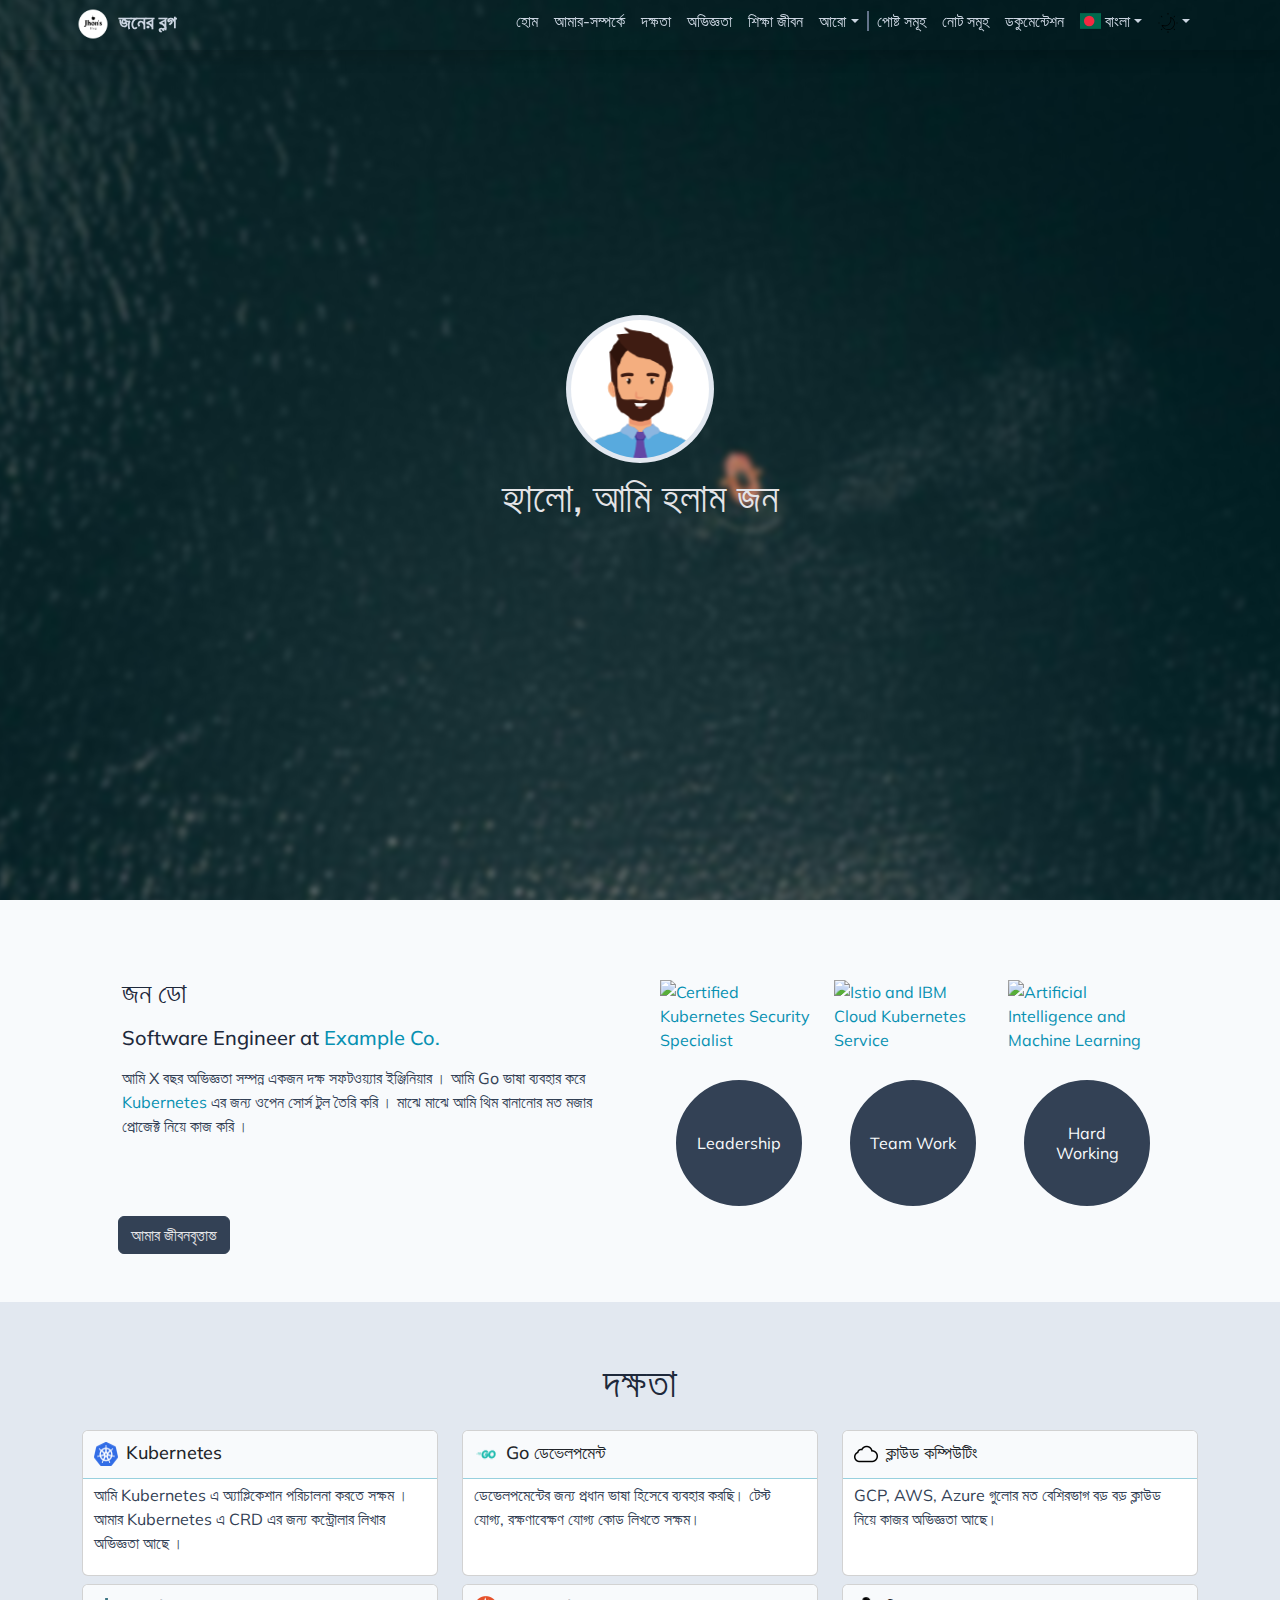
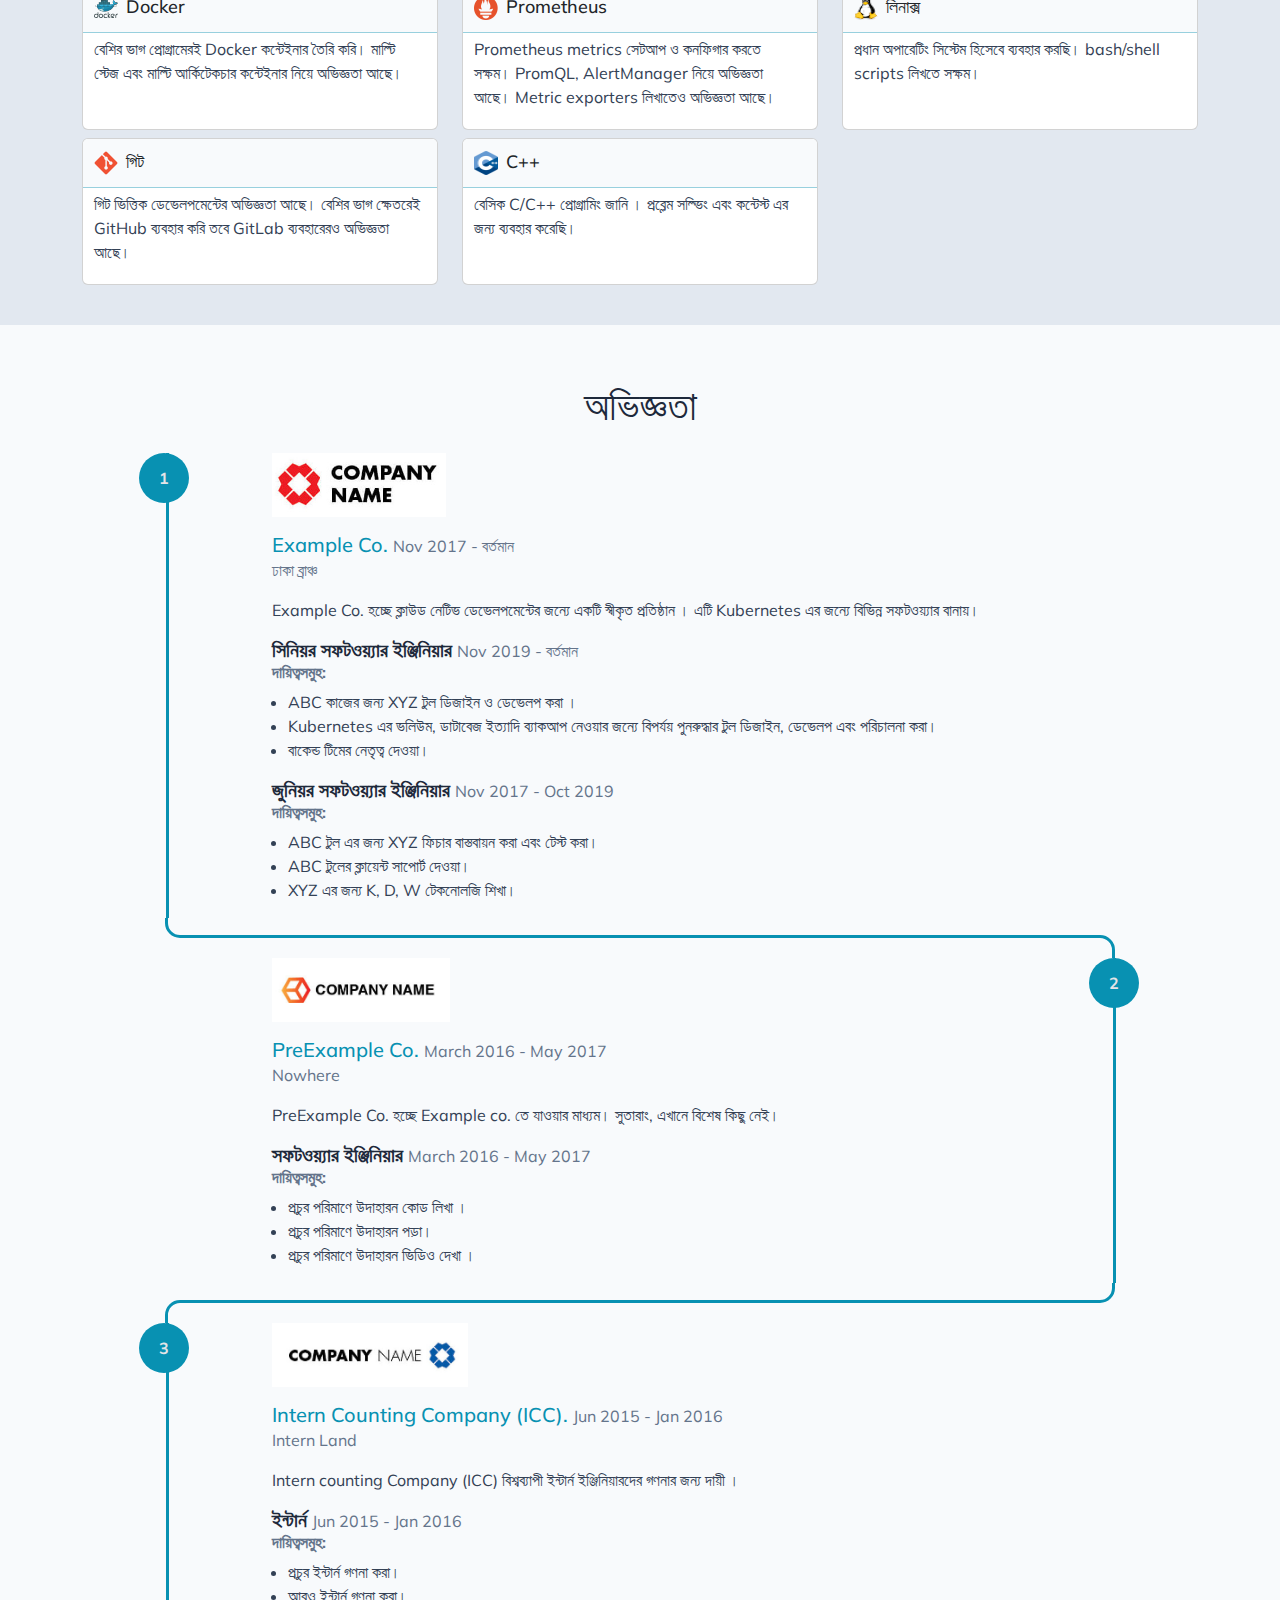
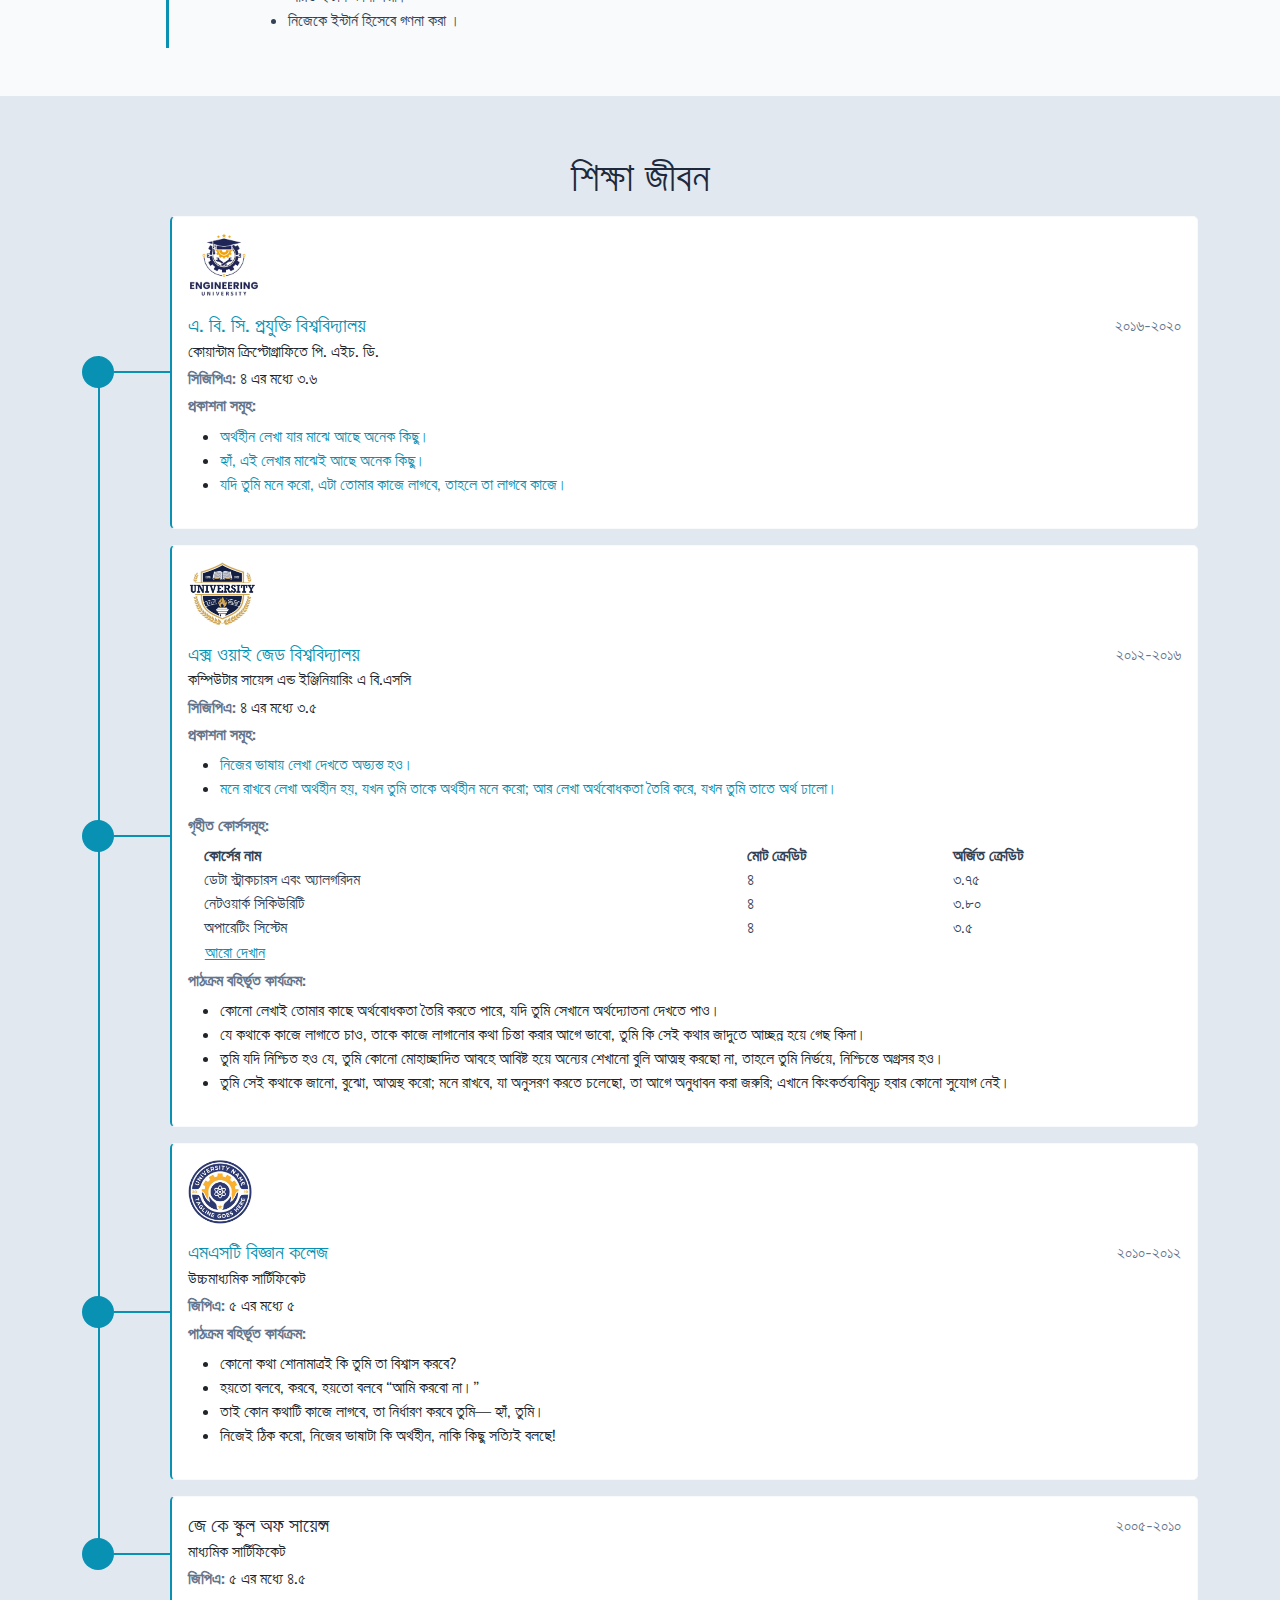
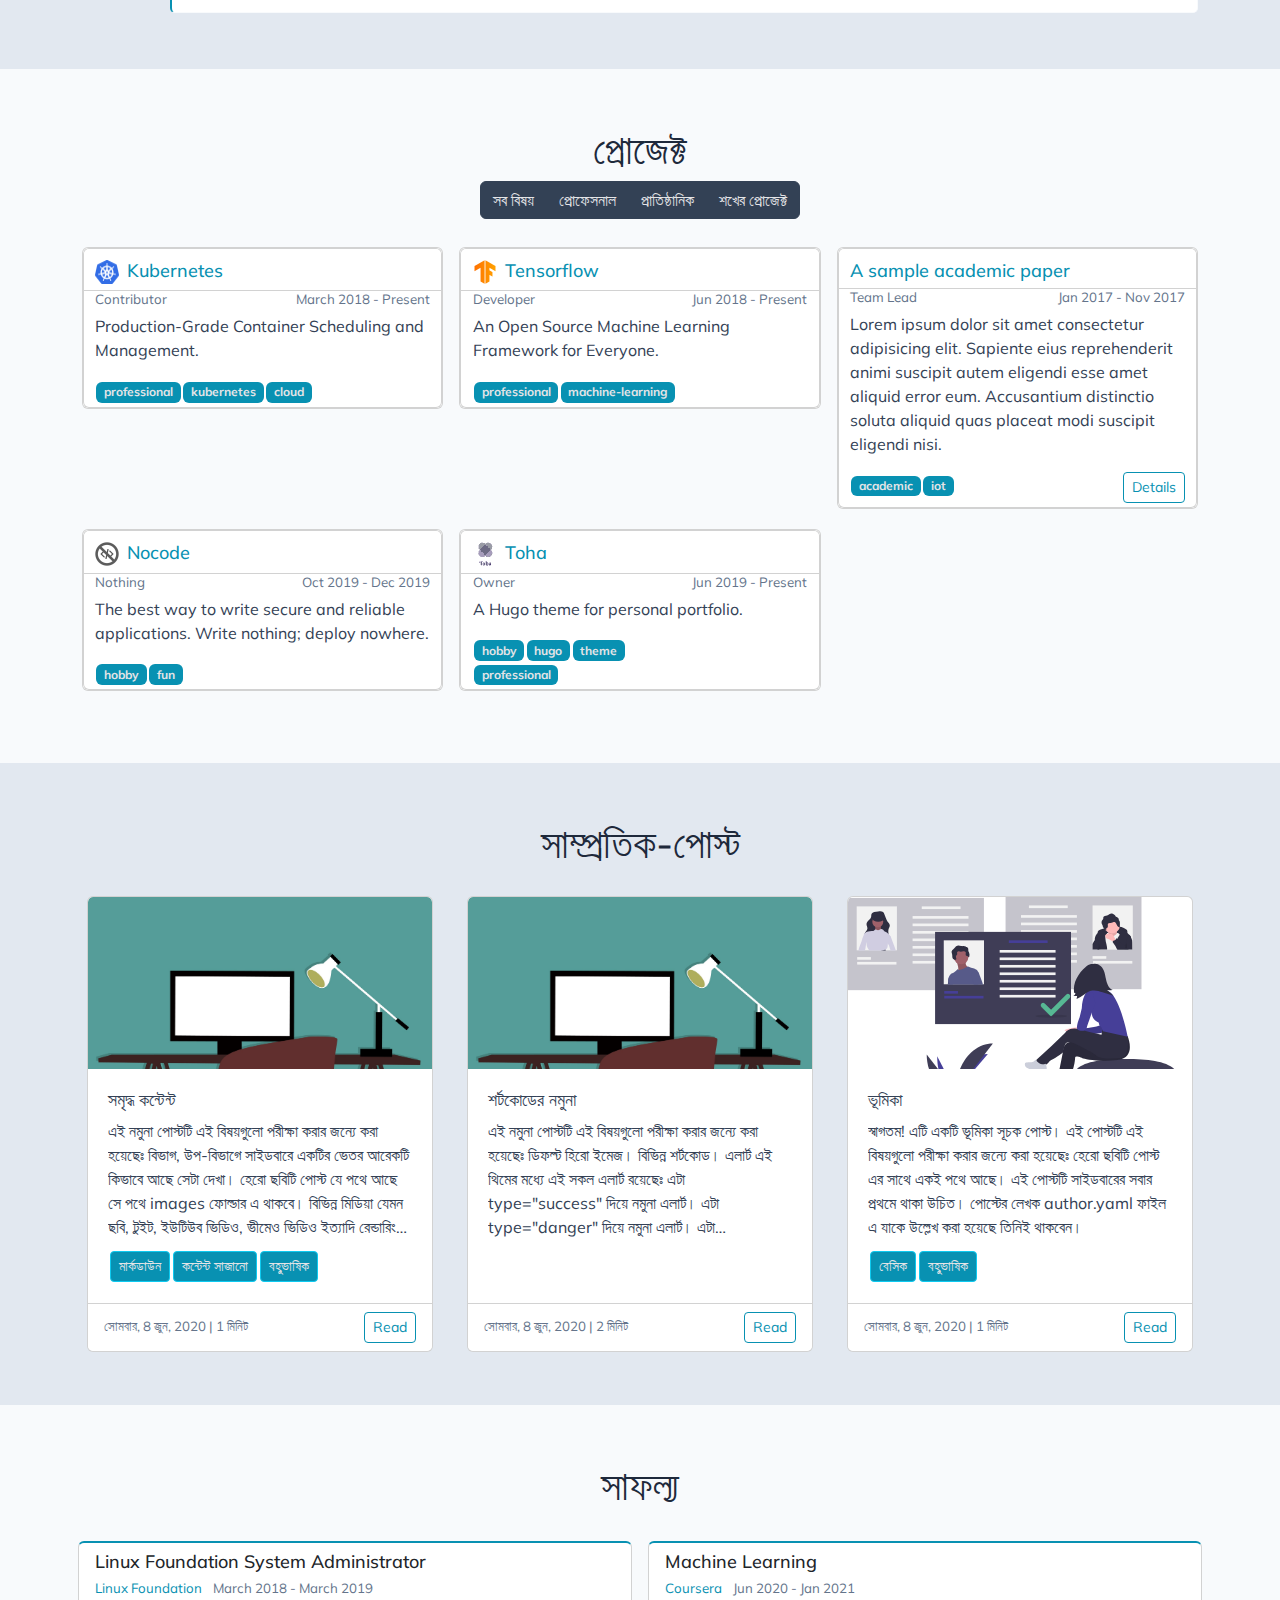
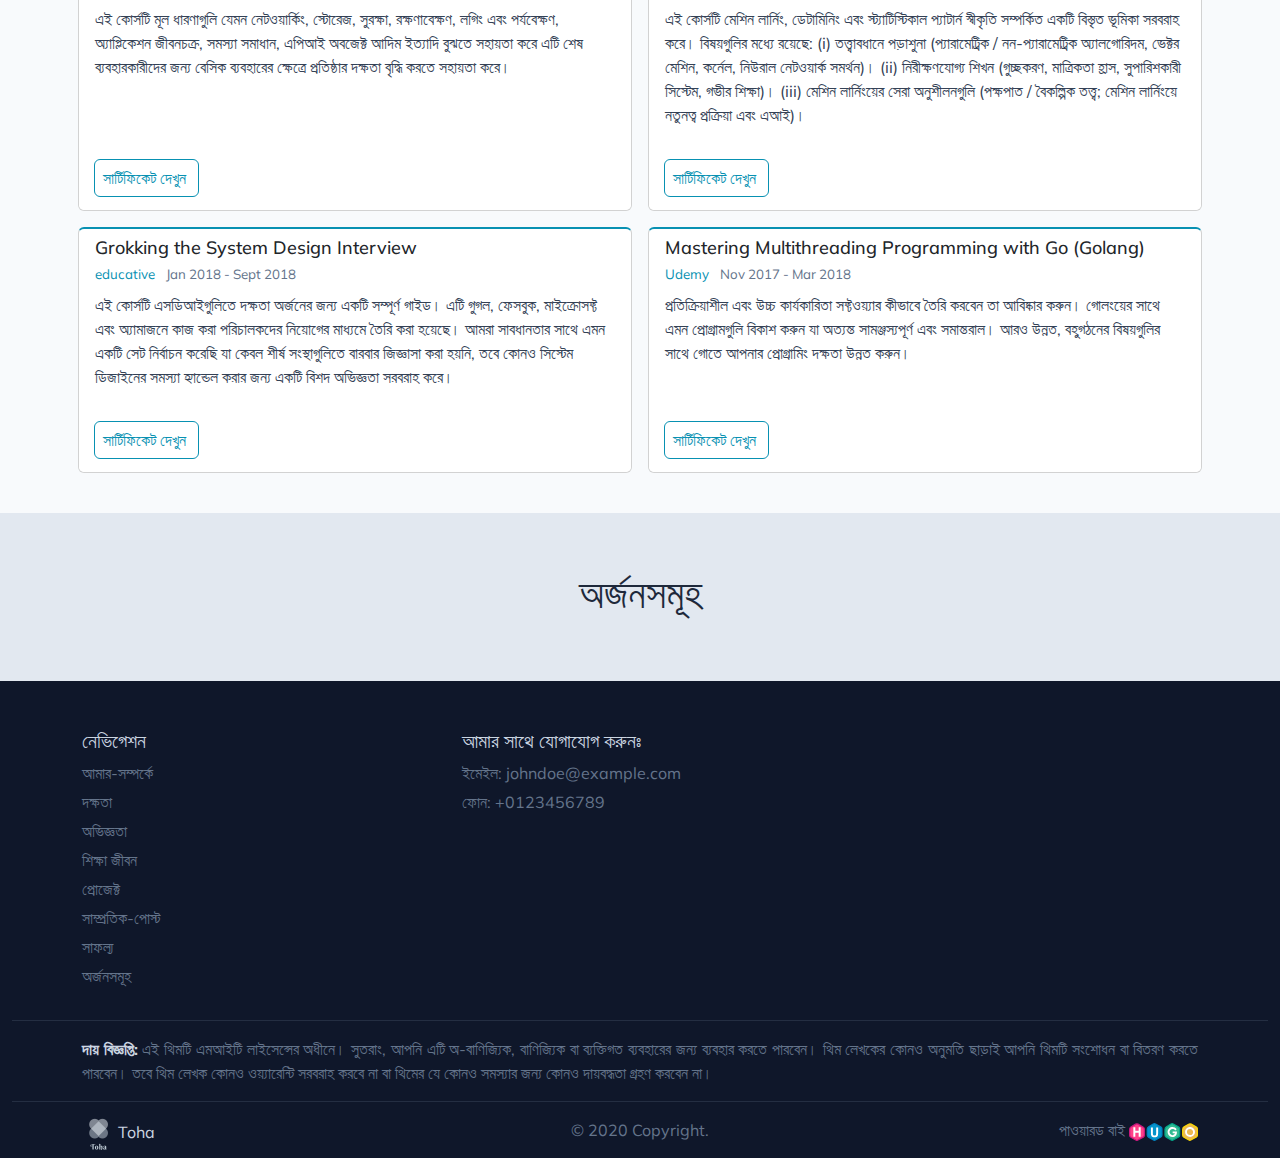
==== commit 253f1e55: "deploy: c0fba98602f35af69abe59a1993fd26b12f5c07d" ====
--- a/bn/index.html
+++ b/bn/index.html
@@ -17,7 +17,8 @@
 at <a href=https://www.example.com title="Example Co." target=_blank rel=noopener>Example Co.</a></h5><p class="p-1 text-justify">আমি X বছর অভিজ্ঞতা সম্পন্ন একজন দক্ষ সফটওয়্যার ইঞ্জিনিয়ার । আমি Go ভাষা ব্যবহার করে <a href=https://kubernetes.io/ target=_blank rel=noopener>Kubernetes</a> এর জন্য ওপেন সোর্স টুল তৈরি করি । মাঝে মাঝে আমি থিম বানানোর মত মজার প্রোজেক্ট নিয়ে কাজ করি ।</p><div class="text-container ms-auto"><ul class="social-link d-flex"><li><a href=mailto:example@gmail.com title=Email target=_blank rel=noopener><i class="fas fa-envelope"></i></a></li><li><a href=https://www.github.com/example title=Github target=_blank rel=noopener><i class="fab fa-github"></i></a></li><li><a href=# title=Stackoverflow target=_blank rel=noopener><i class="fab fa-stack-overflow"></i></a></li><li><a href=# title=LinkedIn target=_blank rel=noopener><i class="fab fa-linkedin"></i></a></li><li><a href=# title=Twitter target=_blank rel=noopener><i class="fab fa-twitter"></i></a></li><li><a href=# title=Facebook target=_blank rel=noopener><i class="fab fa-facebook"></i></a></li></ul></div><a href=/files/resume.pdf title="আমার জীবনবৃত্তান্ত" target=#><button class="btn btn-dark">আমার জীবনবৃত্তান্ত</button></a></div><div class="col-sm-6 pt-5 ps-md-4 ps-sm-3 pt-sm-0"><div class=row><div class="col-6 col-lg-4 p-2"><div class=certificate-badge><a href=https://www.credly.com/org/the-linux-foundation/badge/exam-developer-certified-kubernetes-security-specialist target=_blank rel="noopener noreferrer"><img src=https://images.credly.com/size/680x680/images/f4bf92ed-8985-40b2-bc07-2f9308780854/kubernetes-security-specialist-logo-examdev.png alt="Certified Kubernetes Security Specialist"></a></div></div><div class="col-6 col-lg-4 p-2"><div class=certificate-badge><a href=https://www.credly.com/org/the-linux-foundation/badge/exam-developer-certified-kubernetes-security-specialist target=_blank rel="noopener noreferrer"><img src=https://images.credly.com/size/680x680/images/8d34d489-84bf-4861-a4a0-9e9d68318c5c/Beyond_basics_of_Istio_on_Cloud_v2.png alt="Istio and IBM Cloud Kubernetes Service"></a></div></div><div class="col-6 col-lg-4 p-2"><div class=certificate-badge><a href=https://www.credly.com/org/grupo-bancolombia/badge/artificial-intelligence-and-machine-learning target=_blank rel="noopener noreferrer"><img src=https://images.credly.com/size/680x680/images/e027514f-9d07-4b29-862f-fe21a8aaebf1/ae.png alt="Artificial Intelligence and Machine Learning"></a></div></div><div class="col-6 col-lg-4 p-2"><div class="circular-progress blue"><span class=circular-progress-left><span class="circular-progress-bar circular-progress-percentage-35 circular-progress-percentage-50-delay"></span>
 </span><span class=circular-progress-right><span class="circular-progress-bar circular-progress-percentage-50"></span></span><div class=circular-progress-value>Leadership</div></div></div><div class="col-6 col-lg-4 p-2"><div class="circular-progress yellow"><span class=circular-progress-left><span class="circular-progress-bar circular-progress-percentage-40 circular-progress-percentage-50-delay"></span>
 </span><span class=circular-progress-right><span class="circular-progress-bar circular-progress-percentage-50"></span></span><div class=circular-progress-value>Team Work</div></div></div><div class="col-6 col-lg-4 p-2"><div class="circular-progress orange"><span class=circular-progress-left><span class="circular-progress-bar circular-progress-percentage-35 circular-progress-percentage-50-delay"></span>
-</span><span class=circular-progress-right><span class="circular-progress-bar circular-progress-percentage-50"></span></span><div class=circular-progress-value>Hard Working</div></div></div></div></div></div></div></div><div class="container-fluid section-holder d-flex bg-secondary"><div class="container-fluid anchor pb-5 skills-section" id=skills><h1 class=text-center><span id=skills></span>দক্ষতা</h1><div class="container d-flex-block"><div class=row id=primary-skills><div class="col-xs-12 col-sm-6 col-lg-4 pt-2 filtr-item" data-category='all, '><a class=text-decoration-none href=https://kubernetes.io/ title=Kubernetes target=_blank rel=noopener><div class=card><div class="card-head d-flex"><img class=card-img-xs src=/images/sections/skills/kubernetes_hu7571393890923814960.png alt=Kubernetes><h5 class=card-title>Kubernetes</h5></div><div class="card-body text-justify pt-1 pb-1"><p class=card-text>আমি Kubernetes এ অ্যাপ্লিকেশান পরিচালনা করতে সক্ষম । আমার Kubernetes এ CRD এর জন্য কন্ট্রোলার লিখার অভিজ্ঞতা আছে ।</p></div></div></a></div><div class="col-xs-12 col-sm-6 col-lg-4 pt-2 filtr-item" data-category='all, '><a class=text-decoration-none href=https://golang.org/ title="Go ডেভেলপমেন্ট" target=_blank rel=noopener><div class=card><div class="card-head d-flex"><img class=card-img-xs src=/images/sections/skills/go_hu4109577291270016056.png alt="Go ডেভেলপমেন্ট"><h5 class=card-title>Go ডেভেলপমেন্ট</h5></div><div class="card-body text-justify pt-1 pb-1"><p class=card-text>ডেভেলপমেন্টের জন্য প্রধান ভাষা হিসেবে ব্যবহার করছি। টেস্ট যোগ্য, রক্ষণাবেক্ষণ যোগ্য কোড লিখতে সক্ষম।</p></div></div></a></div><div class="col-xs-12 col-sm-6 col-lg-4 pt-2 filtr-item" data-category='all, '><a class=text-decoration-none><div class=card><div class="card-head d-flex"><img class=card-img-xs src=/images/sections/skills/cloud_hu18361959651463467850.png alt="ক্লাউড কম্পিউটিং"><h5 class=card-title>ক্লাউড কম্পিউটিং</h5></div><div class="card-body text-justify pt-1 pb-1"><p class=card-text>GCP, AWS, Azure গুলোর মত বেশিরভাগ বড় বড় ক্লাউড নিয়ে কাজর অভিজ্ঞতা আছে।</p></div></div></a></div><div class="col-xs-12 col-sm-6 col-lg-4 pt-2 filtr-item" data-category='all, '><a class=text-decoration-none href=https://www.docker.com/ title=Docker target=_blank rel=noopener><div class=card><div class="card-head d-flex"><img class=card-img-xs src=/images/sections/skills/docker.svg alt=Docker><h5 class=card-title>Docker</h5></div><div class="card-body text-justify pt-1 pb-1"><p class=card-text>বেশির ভাগ প্রোগ্রামেরই Docker কন্টেইনার তৈরি করি। মাল্টি স্টেজ এবং মাল্টি আর্কিটেকচার কন্টেইনার নিয়ে অভিজ্ঞতা আছে।</p></div></div></a></div><div class="col-xs-12 col-sm-6 col-lg-4 pt-2 filtr-item" data-category='all, '><a class=text-decoration-none href=https://prometheus.io/ title=Prometheus target=_blank rel=noopener><div class=card><div class="card-head d-flex"><img class=card-img-xs src=/images/sections/skills/prometheus_hu14605799323166506184.png alt=Prometheus><h5 class=card-title>Prometheus</h5></div><div class="card-body text-justify pt-1 pb-1"><p class=card-text>Prometheus metrics সেটআপ ও কনফিগার করতে সক্ষম। PromQL, AlertManager নিয়ে অভিজ্ঞতা আছে। Metric exporters লিখাতেও অভিজ্ঞতা আছে।</p></div></div></a></div><div class="col-xs-12 col-sm-6 col-lg-4 pt-2 filtr-item" data-category='all, '><a class=text-decoration-none><div class=card><div class="card-head d-flex"><img class=card-img-xs src=/images/sections/skills/linux_hu1197493248082201392.png alt=লিনাক্স><h5 class=card-title>লিনাক্স</h5></div><div class="card-body text-justify pt-1 pb-1"><p class=card-text>প্রধান অপারেটিং সিস্টেম হিসেবে ব্যবহার করছি। bash/shell scripts লিখতে সক্ষম।</p></div></div></a></div><div class="col-xs-12 col-sm-6 col-lg-4 pt-2 filtr-item" data-category='all, '><a class=text-decoration-none href=https://git-scm.com/ title=গিট target=_blank rel=noopener><div class=card><div class="card-head d-flex"><img class=card-img-xs src=/images/sections/skills/git_hu5323486677631463976.png alt=গিট><h5 class=card-title>গিট</h5></div><div class="card-body text-justify pt-1 pb-1"><p class=card-text>গিট ভিত্তিক ডেভেলপমেন্টের অভিজ্ঞতা আছে। বেশির ভাগ ক্ষেতরেই GitHub ব্যবহার করি তবে GitLab ব্যবহারেরও অভিজ্ঞতা আছে।</p></div></div></a></div><div class="col-xs-12 col-sm-6 col-lg-4 pt-2 filtr-item" data-category='all, '><a class=text-decoration-none><div class=card><div class="card-head d-flex"><img class=card-img-xs src=/images/sections/skills/c++_hu1614103023828017494.png alt=C++><h5 class=card-title>C++</h5></div><div class="card-body text-justify pt-1 pb-1"><p class=card-text>বেসিক C/C++ প্রোগ্রামিং জানি । প্রব্লেম সল্ভিং এবং কন্টেস্ট এর জন্য ব্যবহার করেছি।</p></div></div></a></div></div></div></div></div><div class="container-fluid section-holder d-flex bg-primary"><div class="container-fluid anchor pb-5 experiences-section"><h1 class=text-center><span id=experiences></span>অভিজ্ঞতা</h1><div class="container timeline text-justify"><div class="row align-items-center d-flex"><div class="col-1 col-lg-2 text-center vertical-line d-inline-flex justify-content-center"><div class="circle fw-bold">1</div></div><div class="col-10 col-lg-8"><div class=experience-entry-heading><div class=logo-holder><img class="company-logo light-logo" src=/images/sections/experiences/company1.jpg alt></div><div class=company-heading><h5><a href=https://www.example.com title="Example Co." target=_blank rel=noopener>Example Co.</a></h5><p class=text-muted>Nov 2017 - বর্তমান</p></div><p class=text-muted><i class="fa-solid fa-location-dot"></i> ঢাকা ব্রাঞ্চ</p><p>Example Co. হচ্ছে ক্লাউড নেটিভ ডেভেলপমেন্টের জন্যে একটি স্বীকৃত প্রতিষ্ঠান । এটি Kubernetes এর জন্যে বিভিন্ন সফটওয়্যার বানায়।</p></div><div class=positions><div class=company-heading><h5 class=designation>সিনিয়র সফটওয়্যার ইঞ্জিনিয়ার</h5><p class=text-muted>Nov 2019 - বর্তমান</p></div><h6 class=text-heading>দায়িত্বসমুহ:</h6><ul class=justify-content-around><li>ABC কাজের জন্য XYZ টুল ডিজাইন ও ডেভেলপ করা ।</li><li>Kubernetes এর ভলিউম, ডাটাবেজ ইত্যাদি ব্যাকআপ নেওয়ার জন্যে বিপর্যয় পুনরুদ্ধার টুল ডিজাইন, ডেভেলপ এবং পরিচালনা করা।</li><li>বাকেন্ড টিমের নেতৃত্ব দেওয়া।</li></ul><div class=company-heading><h5 class=designation>জুনিয়র সফটওয়্যার ইঞ্জিনিয়ার</h5><p class=text-muted>Nov 2017 - Oct 2019</p></div><h6 class=text-heading>দায়িত্বসমুহ:</h6><ul class=justify-content-around><li>ABC টুল এর জন্য XYZ ফিচার বাস্তবায়ন করা এবং টেস্ট করা।</li><li>ABC টুলের ক্লায়েন্ট সাপোর্ট দেওয়া।</li><li>XYZ এর জন্য K, D, W টেকনোলজি শিখা।</li></ul></div></div></div><div class="row horizontal-line"><div class="col-1 col-lg-2 timeline-side-div"><div class=corner></div></div><div class="col-10 col-lg-8"><hr></div><div class="col-1 col-lg-2 timeline-side-div"><div class=corner></div></div></div><div class="row align-items-center justify-content-end d-flex"><div class="col-10 col-lg-8"><div class=experience-entry-heading><div class=logo-holder><img class="company-logo light-logo" src=/images/sections/experiences/company2.jpg alt></div><div class=company-heading><h5><a href=https://www.example.com title="PreExample Co." target=_blank rel=noopener>PreExample Co.</a></h5><p class=text-muted>March 2016 - May 2017</p></div><p class=text-muted><i class="fa-solid fa-location-dot"></i> Nowhere</p><p>PreExample Co. হচ্ছে Example co. তে যাওয়ার মাধ্যম। সুতারাং, এখানে বিশেষ কিছু নেই।</p></div><div class=positions><div class=company-heading><h5 class=designation>সফটওয়্যার ইঞ্জিনিয়ার</h5><p class=text-muted>March 2016 - May 2017</p></div><h6 class=text-heading>দায়িত্বসমুহ:</h6><ul class=justify-content-around><li>প্রচুর পরিমাণে উদাহারন কোড লিখা ।</li><li>প্রচুর পরিমাণে উদাহারন পড়া।</li><li>প্রচুর পরিমাণে উদাহারন ভিডিও দেখা ।</li></ul></div></div><div class="col-1 col-lg-2 text-center vertical-line d-inline-flex justify-content-center"><div class="circle fw-bold">2</div></div></div><div class="row horizontal-line"><div class="col-1 col-lg-2 timeline-side-div"><div class=corner></div></div><div class="col-10 col-lg-8"><hr></div><div class="col-1 col-lg-2 timeline-side-div"><div class=corner></div></div></div><div class="row align-items-center d-flex"><div class="col-1 col-lg-2 text-center vertical-line d-inline-flex justify-content-center"><div class="circle fw-bold">3</div></div><div class="col-10 col-lg-8"><div class=experience-entry-heading><div class=logo-holder><img class="company-logo light-logo" src=/images/sections/experiences/company3.jpg alt></div><div class=company-heading><h5><a href=https://www.example.com title="Intern Counting Company (ICC)." target=_blank rel=noopener>Intern Counting Company (ICC).</a></h5><p class=text-muted>Jun 2015 - Jan 2016</p></div><p class=text-muted><i class="fa-solid fa-location-dot"></i> Intern Land</p><p>Intern counting Company (ICC) বিশ্বব্যাপী ইন্টার্ন ইঞ্জিনিয়ারদের গণনার জন্য দায়ী ।</p></div><div class=positions><div class=company-heading><h5 class=designation>ইন্টার্ন</h5><p class=text-muted>Jun 2015 - Jan 2016</p></div><h6 class=text-heading>দায়িত্বসমুহ:</h6><ul class=justify-content-around><li>প্রচুর ইন্টার্ন গণনা করা।</li><li>আরও ইন্টার্ন গণনা করা।</li><li>নিজেকে ইন্টার্ন হিসেবে গণনা করা ।</li></ul></div></div></div></div></div></div><div class="container-fluid section-holder d-flex bg-secondary"><div class="container-fluid anchor pb-5 projects-section" id=projects><h1 class=text-center><span id=projects></span>প্রোজেক্ট</h1><div class="container ms-auto text-center"><div class="btn-group flex-wrap" role=group id=project-filter-buttons><button type=button class="btn btn-dark project-filtr-control" data-filter=all>
+</span><span class=circular-progress-right><span class="circular-progress-bar circular-progress-percentage-50"></span></span><div class=circular-progress-value>Hard Working</div></div></div></div></div></div></div></div><div class="container-fluid section-holder d-flex bg-secondary"><div class="container-fluid anchor pb-5 skills-section" id=skills><h1 class=text-center><span id=skills></span>দক্ষতা</h1><div class="container d-flex-block"><div class=row id=primary-skills><div class="col-xs-12 col-sm-6 col-lg-4 pt-2 filtr-item" data-category='all, '><a class=text-decoration-none href=https://kubernetes.io/ title=Kubernetes target=_blank rel=noopener><div class=card><div class="card-head d-flex"><img class=card-img-xs src=/images/sections/skills/kubernetes_hu7571393890923814960.png alt=Kubernetes><h5 class=card-title>Kubernetes</h5></div><div class="card-body text-justify pt-1 pb-1"><p class=card-text>আমি Kubernetes এ অ্যাপ্লিকেশান পরিচালনা করতে সক্ষম । আমার Kubernetes এ CRD এর জন্য কন্ট্রোলার লিখার অভিজ্ঞতা আছে ।</p></div></div></a></div><div class="col-xs-12 col-sm-6 col-lg-4 pt-2 filtr-item" data-category='all, '><a class=text-decoration-none href=https://golang.org/ title="Go ডেভেলপমেন্ট" target=_blank rel=noopener><div class=card><div class="card-head d-flex"><img class=card-img-xs src=/images/sections/skills/go_hu4109577291270016056.png alt="Go ডেভেলপমেন্ট"><h5 class=card-title>Go ডেভেলপমেন্ট</h5></div><div class="card-body text-justify pt-1 pb-1"><p class=card-text>ডেভেলপমেন্টের জন্য প্রধান ভাষা হিসেবে ব্যবহার করছি। টেস্ট যোগ্য, রক্ষণাবেক্ষণ যোগ্য কোড লিখতে সক্ষম।</p></div></div></a></div><div class="col-xs-12 col-sm-6 col-lg-4 pt-2 filtr-item" data-category='all, '><a class=text-decoration-none><div class=card><div class="card-head d-flex"><img class=card-img-xs src=/images/sections/skills/cloud_hu18361959651463467850.png alt="ক্লাউড কম্পিউটিং"><h5 class=card-title>ক্লাউড কম্পিউটিং</h5></div><div class="card-body text-justify pt-1 pb-1"><p class=card-text>GCP, AWS, Azure গুলোর মত বেশিরভাগ বড় বড় ক্লাউড নিয়ে কাজর অভিজ্ঞতা আছে।</p></div></div></a></div><div class="col-xs-12 col-sm-6 col-lg-4 pt-2 filtr-item" data-category='all, '><a class=text-decoration-none href=https://www.docker.com/ title=Docker target=_blank rel=noopener><div class=card><div class="card-head d-flex"><img class=card-img-xs src=/images/sections/skills/docker.svg alt=Docker><h5 class=card-title>Docker</h5></div><div class="card-body text-justify pt-1 pb-1"><p class=card-text>বেশির ভাগ প্রোগ্রামেরই Docker কন্টেইনার তৈরি করি। মাল্টি স্টেজ এবং মাল্টি আর্কিটেকচার কন্টেইনার নিয়ে অভিজ্ঞতা আছে।</p></div></div></a></div><div class="col-xs-12 col-sm-6 col-lg-4 pt-2 filtr-item" data-category='all, '><a class=text-decoration-none href=https://prometheus.io/ title=Prometheus target=_blank rel=noopener><div class=card><div class="card-head d-flex"><img class=card-img-xs src=/images/sections/skills/prometheus_hu14605799323166506184.png alt=Prometheus><h5 class=card-title>Prometheus</h5></div><div class="card-body text-justify pt-1 pb-1"><p class=card-text>Prometheus metrics সেটআপ ও কনফিগার করতে সক্ষম। PromQL, AlertManager নিয়ে অভিজ্ঞতা আছে। Metric exporters লিখাতেও অভিজ্ঞতা আছে।</p></div></div></a></div><div class="col-xs-12 col-sm-6 col-lg-4 pt-2 filtr-item" data-category='all, '><a class=text-decoration-none><div class=card><div class="card-head d-flex"><img class=card-img-xs src=/images/sections/skills/linux_hu1197493248082201392.png alt=লিনাক্স><h5 class=card-title>লিনাক্স</h5></div><div class="card-body text-justify pt-1 pb-1"><p class=card-text>প্রধান অপারেটিং সিস্টেম হিসেবে ব্যবহার করছি। bash/shell scripts লিখতে সক্ষম।</p></div></div></a></div><div class="col-xs-12 col-sm-6 col-lg-4 pt-2 filtr-item" data-category='all, '><a class=text-decoration-none href=https://git-scm.com/ title=গিট target=_blank rel=noopener><div class=card><div class="card-head d-flex"><img class=card-img-xs src=/images/sections/skills/git_hu5323486677631463976.png alt=গিট><h5 class=card-title>গিট</h5></div><div class="card-body text-justify pt-1 pb-1"><p class=card-text>গিট ভিত্তিক ডেভেলপমেন্টের অভিজ্ঞতা আছে। বেশির ভাগ ক্ষেতরেই GitHub ব্যবহার করি তবে GitLab ব্যবহারেরও অভিজ্ঞতা আছে।</p></div></div></a></div><div class="col-xs-12 col-sm-6 col-lg-4 pt-2 filtr-item" data-category='all, '><a class=text-decoration-none><div class=card><div class="card-head d-flex"><img class=card-img-xs src=/images/sections/skills/c++_hu1614103023828017494.png alt=C++><h5 class=card-title>C++</h5></div><div class="card-body text-justify pt-1 pb-1"><p class=card-text>বেসিক C/C++ প্রোগ্রামিং জানি । প্রব্লেম সল্ভিং এবং কন্টেস্ট এর জন্য ব্যবহার করেছি।</p></div></div></a></div></div></div></div></div><div class="container-fluid section-holder d-flex bg-primary"><div class="container-fluid anchor pb-5 experiences-section"><h1 class=text-center><span id=experiences></span>অভিজ্ঞতা</h1><div class="container timeline text-justify"><div class="row align-items-center d-flex"><div class="col-1 col-lg-2 text-center vertical-line d-inline-flex justify-content-center"><div class="circle fw-bold">1</div></div><div class="col-10 col-lg-8"><div class=experience-entry-heading><div class=logo-holder><img class="company-logo light-logo" src=/images/sections/experiences/company1.jpg alt></div><div class=company-heading><h5><a href=https://www.example.com title="Example Co." target=_blank rel=noopener>Example Co.</a></h5><p class=text-muted>Nov 2017 - বর্তমান</p></div><p class=text-muted><i class="fa-solid fa-location-dot"></i> ঢাকা ব্রাঞ্চ</p><p>Example Co. হচ্ছে ক্লাউড নেটিভ ডেভেলপমেন্টের জন্যে একটি স্বীকৃত প্রতিষ্ঠান । এটি Kubernetes এর জন্যে বিভিন্ন সফটওয়্যার বানায়।</p></div><div class=positions><div class=company-heading><h5 class=designation>সিনিয়র সফটওয়্যার ইঞ্জিনিয়ার</h5><p class=text-muted>Nov 2019 - বর্তমান</p></div><h6 class=text-heading>দায়িত্বসমুহ:</h6><ul class=justify-content-around><li>ABC কাজের জন্য XYZ টুল ডিজাইন ও ডেভেলপ করা ।</li><li>Kubernetes এর ভলিউম, ডাটাবেজ ইত্যাদি ব্যাকআপ নেওয়ার জন্যে বিপর্যয় পুনরুদ্ধার টুল ডিজাইন, ডেভেলপ এবং পরিচালনা করা।</li><li>বাকেন্ড টিমের নেতৃত্ব দেওয়া।</li></ul><div class=company-heading><h5 class=designation>জুনিয়র সফটওয়্যার ইঞ্জিনিয়ার</h5><p class=text-muted>Nov 2017 - Oct 2019</p></div><h6 class=text-heading>দায়িত্বসমুহ:</h6><ul class=justify-content-around><li>ABC টুল এর জন্য XYZ ফিচার বাস্তবায়ন করা এবং টেস্ট করা।</li><li>ABC টুলের ক্লায়েন্ট সাপোর্ট দেওয়া।</li><li>XYZ এর জন্য K, D, W টেকনোলজি শিখা।</li></ul></div></div></div><div class="row horizontal-line"><div class="col-1 col-lg-2 timeline-side-div"><div class=corner></div></div><div class="col-10 col-lg-8"><hr></div><div class="col-1 col-lg-2 timeline-side-div"><div class=corner></div></div></div><div class="row align-items-center justify-content-end d-flex"><div class="col-10 col-lg-8"><div class=experience-entry-heading><div class=logo-holder><img class="company-logo light-logo" src=/images/sections/experiences/company2.jpg alt></div><div class=company-heading><h5><a href=https://www.example.com title="PreExample Co." target=_blank rel=noopener>PreExample Co.</a></h5><p class=text-muted>March 2016 - May 2017</p></div><p class=text-muted><i class="fa-solid fa-location-dot"></i> Nowhere</p><p>PreExample Co. হচ্ছে Example co. তে যাওয়ার মাধ্যম। সুতারাং, এখানে বিশেষ কিছু নেই।</p></div><div class=positions><div class=company-heading><h5 class=designation>সফটওয়্যার ইঞ্জিনিয়ার</h5><p class=text-muted>March 2016 - May 2017</p></div><h6 class=text-heading>দায়িত্বসমুহ:</h6><ul class=justify-content-around><li>প্রচুর পরিমাণে উদাহারন কোড লিখা ।</li><li>প্রচুর পরিমাণে উদাহারন পড়া।</li><li>প্রচুর পরিমাণে উদাহারন ভিডিও দেখা ।</li></ul></div></div><div class="col-1 col-lg-2 text-center vertical-line d-inline-flex justify-content-center"><div class="circle fw-bold">2</div></div></div><div class="row horizontal-line"><div class="col-1 col-lg-2 timeline-side-div"><div class=corner></div></div><div class="col-10 col-lg-8"><hr></div><div class="col-1 col-lg-2 timeline-side-div"><div class=corner></div></div></div><div class="row align-items-center d-flex"><div class="col-1 col-lg-2 text-center vertical-line d-inline-flex justify-content-center"><div class="circle fw-bold">3</div></div><div class="col-10 col-lg-8"><div class=experience-entry-heading><div class=logo-holder><img class="company-logo light-logo" src=/images/sections/experiences/company3.jpg alt></div><div class=company-heading><h5><a href=https://www.example.com title="Intern Counting Company (ICC)." target=_blank rel=noopener>Intern Counting Company (ICC).</a></h5><p class=text-muted>Jun 2015 - Jan 2016</p></div><p class=text-muted><i class="fa-solid fa-location-dot"></i> Intern Land</p><p>Intern counting Company (ICC) বিশ্বব্যাপী ইন্টার্ন ইঞ্জিনিয়ারদের গণনার জন্য দায়ী ।</p></div><div class=positions><div class=company-heading><h5 class=designation>ইন্টার্ন</h5><p class=text-muted>Jun 2015 - Jan 2016</p></div><h6 class=text-heading>দায়িত্বসমুহ:</h6><ul class=justify-content-around><li>প্রচুর ইন্টার্ন গণনা করা।</li><li>আরও ইন্টার্ন গণনা করা।</li><li>নিজেকে ইন্টার্ন হিসেবে গণনা করা ।</li></ul></div></div></div></div></div></div><div class="container-fluid section-holder d-flex bg-secondary"><div class="container-fluid anchor pb-5 education-section"><h1 class=text-center><span id=education></span>শিক্ষা জীবন</h1><div class=container><table class=education-info-table><tbody><tr><td class=icon><div class=hline></div><div class=icon-holder><i class="fas fa-microscope"></i></div></td><td class=line><div></div></td><td class=details><div class="degree-info card"><div class=logo-holder><img class="company-logo light-logo" src=/images/sections/education/tech_college.png alt="কোয়ান্টাম ক্রিপ্টোগ্রাফিতে পি. এইচ. ডি."></div><div class=row><div class="col-lg-10 col-md-8"><h5><a href=# title="এ. বি. সি. প্রযুক্তি বিশ্ববিদ্যালয়" target=_blank rel=noopener>এ. বি. সি. প্রযুক্তি বিশ্ববিদ্যালয়</a></h5></div><div class="timeframe col-lg-2 col-md-4">২০১৬-২০২০</div></div><h6>কোয়ান্টাম ক্রিপ্টোগ্রাফিতে পি. এইচ. ডি.</h6><h6><span class=text-heading>সিজিপিএ: </span><span>৪</span> এর মধ্যে <span>৩.৬</span></h6><div class=publications><h6 class=text-heading>প্রকাশনা সমূহ:</h6><ul><li><a href=# title="অর্থহীন লেখা যার মাঝে আছে অনেক কিছু।" target=_blank rel=noopener>অর্থহীন লেখা যার মাঝে আছে অনেক কিছু।</a></li><li><a href=# title="হ্যাঁ, এই লেখার মাঝেই আছে অনেক কিছু।" target=_blank rel=noopener>হ্যাঁ, এই লেখার মাঝেই আছে অনেক কিছু।</a></li><li><a href=# title="যদি তুমি মনে করো, এটা তোমার কাজে লাগবে, তাহলে তা লাগবে কাজে।" target=_blank rel=noopener>যদি তুমি মনে করো, এটা তোমার কাজে লাগবে, তাহলে তা লাগবে কাজে।</a></li></ul></div></div></td></tr><tr><td class=icon><div class=hline></div><div class=icon-holder><i class="fas fa-graduation-cap"></i></div></td><td class=line><div></div></td><td class=details><div class="degree-info card"><div class=logo-holder><img class="company-logo light-logo" src=/images/sections/education/university.jpg alt="কম্পিউটার সায়েন্স এন্ড ইঞ্জিনিয়ারিং এ বি.এসসি"></div><div class=row><div class="col-lg-10 col-md-8"><h5><a href=# title="এক্স ওয়াই জেড বিশ্ববিদ্যালয়" target=_blank rel=noopener>এক্স ওয়াই জেড বিশ্ববিদ্যালয়</a></h5></div><div class="timeframe col-lg-2 col-md-4">২০১২-২০১৬</div></div><h6>কম্পিউটার সায়েন্স এন্ড ইঞ্জিনিয়ারিং এ বি.এসসি</h6><h6><span class=text-heading>সিজিপিএ: </span><span>৪</span> এর মধ্যে <span>৩.৫</span></h6><div class=publications><h6 class=text-heading>প্রকাশনা সমূহ:</h6><ul><li><a href=# title="নিজের ভাষায় লেখা দেখতে অভ্যস্ত হও।" target=_blank rel=noopener>নিজের ভাষায় লেখা দেখতে অভ্যস্ত হও।</a></li><li><a href=# title="মনে রাখবে লেখা অর্থহীন হয়, যখন তুমি তাকে অর্থহীন মনে করো; আর লেখা অর্থবোধকতা তৈরি করে, যখন তুমি তাতে অর্থ ঢালো।" target=_blank rel=noopener>মনে রাখবে লেখা অর্থহীন হয়, যখন তুমি তাকে অর্থহীন মনে করো; আর লেখা অর্থবোধকতা তৈরি করে, যখন তুমি তাতে অর্থ ঢালো।</a></li></ul></div><div class=taken-courses><h6 class=text-heading>গৃহীত কোর্সসমূহ:</h6><table><thead><th class=course-name-header>কোর্সের নাম</th><th>মোট ক্রেডিট</th><th>অর্জিত ক্রেডিট</th></thead><tbody><tr class=course><td>ডেটা স্ট্রাকচারস এবং অ্যালগরিদম</td><td>৪</td><td>৩.৭৫</td></tr><tr class=course><td>নেটওয়ার্ক সিকিউরিটি</td><td>৪</td><td>৩.৮০</td></tr><tr class=course><td>অপারেটিং সিস্টেম</td><td>৪</td><td>৩.৫</td></tr><tr class="course hidden-course"><td>কৃত্রিম বুদ্ধিমত্তা</td><td>৪</td><td>৩.৭৫</td></tr></tbody></table><button type=button class="btn btn-link show-more-btn pt-0 ms-1" id=show-more-btn>আরো দেখান</button>
+<button type=button class="btn btn-link show-more-btn hidden pt-0 ms-1" id=show-less-btn>কম দেখান</button></div><div class=extracurricular-activities><h6 class=text-heading>পাঠক্রম বহির্ভূত কার্যক্রম:</h6><ul><li>কোনো লেখাই তোমার কাছে অর্থবোধকতা তৈরি করতে পারে, যদি তুমি সেখানে অর্থদ্যোতনা দেখতে পাও।</li><li>যে কথাকে কাজে লাগাতে চাও, তাকে কাজে লাগানোর কথা চিন্তা করার আগে ভাবো, তুমি কি সেই কথার জাদুতে আচ্ছন্ন হয়ে গেছ কিনা।</li><li>তুমি যদি নিশ্চিত হও যে, তুমি কোনো মোহাচ্ছাদিত আবহে আবিষ্ট হয়ে অন্যের শেখানো বুলি আত্মস্থ করছো না, তাহলে তুমি নির্ভয়ে, নিশ্চিন্তে অগ্রসর হও।</li><li>তুমি সেই কথাকে জানো, বুঝো, আত্মস্থ করো; মনে রাখবে, যা অনুসরণ করতে চলেছো, তা আগে অনুধাবন করা জরুরি; এখানে কিংকর্তব্যবিমূঢ় হবার কোনো সুযোগ নেই।</li></ul></div></div></td></tr><tr><td class=icon><div class=hline></div><div class=icon-holder><i class="fas fa-university"></i></div></td><td class=line><div></div></td><td class=details><div class="degree-info card"><div class=logo-holder><img class="company-logo light-logo" src=/images/sections/education/science_college.png alt="উচ্চমাধ্যমিক সার্টিফিকেট"></div><div class=row><div class="col-lg-10 col-md-8"><h5><a href=# title="এমএসটি বিজ্ঞান কলেজ" target=_blank rel=noopener>এমএসটি বিজ্ঞান কলেজ</a></h5></div><div class="timeframe col-lg-2 col-md-4">২০১০-২০১২</div></div><h6>উচ্চমাধ্যমিক সার্টিফিকেট</h6><h6><span class=text-heading>জিপিএ: </span><span>৫</span> এর মধ্যে <span>৫</span></h6><div class=extracurricular-activities><h6 class=text-heading>পাঠক্রম বহির্ভূত কার্যক্রম:</h6><ul><li>কোনো কথা শোনামাত্রই কি তুমি তা বিশ্বাস করবে?</li><li>হয়তো বলবে, করবে, হয়তো বলবে “আমি করবো না।”</li><li>তাই কোন কথাটি কাজে লাগবে, তা নির্ধারণ করবে তুমি— হ্যাঁ, তুমি।</li><li>নিজেই ঠিক করো, নিজের ভাষাটা কি অর্থহীন, নাকি কিছু সত্যিই বলছে!</li></ul></div></div></td></tr><tr><td class=icon><div class=hline></div><div class=icon-holder><i class="fas fa-school"></i></div></td><td class=line><div></div></td><td class=details><div class="degree-info card"><div class=row><div class="col-lg-10 col-md-8"><h5>জে কে স্কুল অফ সায়েন্স</h5></div><div class="timeframe col-lg-2 col-md-4">২০০৫-২০১০</div></div><h6>মাধ্যমিক সার্টিফিকেট</h6><h6><span class=text-heading>জিপিএ: </span><span>৫</span> এর মধ্যে <span>৪.৫</span></h6></div></td></tr></tbody></table></div></div></div><div class="container-fluid section-holder d-flex bg-primary"><div class="container-fluid anchor pb-5 projects-section" id=projects><h1 class=text-center><span id=projects></span>প্রোজেক্ট</h1><div class="container ms-auto text-center"><div class="btn-group flex-wrap" role=group id=project-filter-buttons><button type=button class="btn btn-dark project-filtr-control" data-filter=all>
 সব বিষয়
 </button>
 <button type=button class="btn btn-dark project-filtr-control" data-filter=professional>
@@ -40,8 +41,7 @@
 <span>Jun 2019 - Present</span></div></div></div></a><div class="card-body text-justify pt-1 pb-1"><p>A Hugo theme for personal portfolio.</p><div class=project-card-footer><div class=project-tags-holder><span class="badge btn-info">hobby
 </span><span class="badge btn-info">hugo
 </span><span class="badge btn-info">theme
-</span><span class="badge btn-info">professional</span></div><div class=project-btn-holder><a class="github-button project-btn d-none" href=https://github.com/hossainemruz/toha data-icon=octicon-standard data-show-count=true aria-label="Star Toha">Star</a></div></div></div></div></div></div></div></div></div></div><div class="container-fluid section-holder d-flex bg-primary"><div class="container-fluid anchor pb-5 education-section"><h1 class=text-center><span id=education></span>শিক্ষা জীবন</h1><div class=container><table class=education-info-table><tbody><tr><td class=icon><div class=hline></div><div class=icon-holder><i class="fas fa-microscope"></i></div></td><td class=line><div></div></td><td class=details><div class="degree-info card"><div class=logo-holder><img class="company-logo light-logo" src=/images/sections/education/tech_college.png alt="কোয়ান্টাম ক্রিপ্টোগ্রাফিতে পি. এইচ. ডি."></div><div class=row><div class="col-lg-10 col-md-8"><h5><a href=# title="এ. বি. সি. প্রযুক্তি বিশ্ববিদ্যালয়" target=_blank rel=noopener>এ. বি. সি. প্রযুক্তি বিশ্ববিদ্যালয়</a></h5></div><div class="timeframe col-lg-2 col-md-4">২০১৬-২০২০</div></div><h6>কোয়ান্টাম ক্রিপ্টোগ্রাফিতে পি. এইচ. ডি.</h6><h6><span class=text-heading>সিজিপিএ: </span><span>৪</span> এর মধ্যে <span>৩.৬</span></h6><div class=publications><h6 class=text-heading>প্রকাশনা সমূহ:</h6><ul><li><a href=# title="অর্থহীন লেখা যার মাঝে আছে অনেক কিছু।" target=_blank rel=noopener>অর্থহীন লেখা যার মাঝে আছে অনেক কিছু।</a></li><li><a href=# title="হ্যাঁ, এই লেখার মাঝেই আছে অনেক কিছু।" target=_blank rel=noopener>হ্যাঁ, এই লেখার মাঝেই আছে অনেক কিছু।</a></li><li><a href=# title="যদি তুমি মনে করো, এটা তোমার কাজে লাগবে, তাহলে তা লাগবে কাজে।" target=_blank rel=noopener>যদি তুমি মনে করো, এটা তোমার কাজে লাগবে, তাহলে তা লাগবে কাজে।</a></li></ul></div></div></td></tr><tr><td class=icon><div class=hline></div><div class=icon-holder><i class="fas fa-graduation-cap"></i></div></td><td class=line><div></div></td><td class=details><div class="degree-info card"><div class=logo-holder><img class="company-logo light-logo" src=/images/sections/education/university.jpg alt="কম্পিউটার সায়েন্স এন্ড ইঞ্জিনিয়ারিং এ বি.এসসি"></div><div class=row><div class="col-lg-10 col-md-8"><h5><a href=# title="এক্স ওয়াই জেড বিশ্ববিদ্যালয়" target=_blank rel=noopener>এক্স ওয়াই জেড বিশ্ববিদ্যালয়</a></h5></div><div class="timeframe col-lg-2 col-md-4">২০১২-২০১৬</div></div><h6>কম্পিউটার সায়েন্স এন্ড ইঞ্জিনিয়ারিং এ বি.এসসি</h6><h6><span class=text-heading>সিজিপিএ: </span><span>৪</span> এর মধ্যে <span>৩.৫</span></h6><div class=publications><h6 class=text-heading>প্রকাশনা সমূহ:</h6><ul><li><a href=# title="নিজের ভাষায় লেখা দেখতে অভ্যস্ত হও।" target=_blank rel=noopener>নিজের ভাষায় লেখা দেখতে অভ্যস্ত হও।</a></li><li><a href=# title="মনে রাখবে লেখা অর্থহীন হয়, যখন তুমি তাকে অর্থহীন মনে করো; আর লেখা অর্থবোধকতা তৈরি করে, যখন তুমি তাতে অর্থ ঢালো।" target=_blank rel=noopener>মনে রাখবে লেখা অর্থহীন হয়, যখন তুমি তাকে অর্থহীন মনে করো; আর লেখা অর্থবোধকতা তৈরি করে, যখন তুমি তাতে অর্থ ঢালো।</a></li></ul></div><div class=taken-courses><h6 class=text-heading>গৃহীত কোর্সসমূহ:</h6><table><thead><th class=course-name-header>কোর্সের নাম</th><th>মোট ক্রেডিট</th><th>অর্জিত ক্রেডিট</th></thead><tbody><tr class=course><td>ডেটা স্ট্রাকচারস এবং অ্যালগরিদম</td><td>৪</td><td>৩.৭৫</td></tr><tr class=course><td>নেটওয়ার্ক সিকিউরিটি</td><td>৪</td><td>৩.৮০</td></tr><tr class=course><td>অপারেটিং সিস্টেম</td><td>৪</td><td>৩.৫</td></tr><tr class="course hidden-course"><td>কৃত্রিম বুদ্ধিমত্তা</td><td>৪</td><td>৩.৭৫</td></tr></tbody></table><button type=button class="btn btn-link show-more-btn pt-0 ms-1" id=show-more-btn>আরো দেখান</button>
-<button type=button class="btn btn-link show-more-btn hidden pt-0 ms-1" id=show-less-btn>কম দেখান</button></div><div class=extracurricular-activities><h6 class=text-heading>পাঠক্রম বহির্ভূত কার্যক্রম:</h6><ul><li>কোনো লেখাই তোমার কাছে অর্থবোধকতা তৈরি করতে পারে, যদি তুমি সেখানে অর্থদ্যোতনা দেখতে পাও।</li><li>যে কথাকে কাজে লাগাতে চাও, তাকে কাজে লাগানোর কথা চিন্তা করার আগে ভাবো, তুমি কি সেই কথার জাদুতে আচ্ছন্ন হয়ে গেছ কিনা।</li><li>তুমি যদি নিশ্চিত হও যে, তুমি কোনো মোহাচ্ছাদিত আবহে আবিষ্ট হয়ে অন্যের শেখানো বুলি আত্মস্থ করছো না, তাহলে তুমি নির্ভয়ে, নিশ্চিন্তে অগ্রসর হও।</li><li>তুমি সেই কথাকে জানো, বুঝো, আত্মস্থ করো; মনে রাখবে, যা অনুসরণ করতে চলেছো, তা আগে অনুধাবন করা জরুরি; এখানে কিংকর্তব্যবিমূঢ় হবার কোনো সুযোগ নেই।</li></ul></div></div></td></tr><tr><td class=icon><div class=hline></div><div class=icon-holder><i class="fas fa-university"></i></div></td><td class=line><div></div></td><td class=details><div class="degree-info card"><div class=logo-holder><img class="company-logo light-logo" src=/images/sections/education/science_college.png alt="উচ্চমাধ্যমিক সার্টিফিকেট"></div><div class=row><div class="col-lg-10 col-md-8"><h5><a href=# title="এমএসটি বিজ্ঞান কলেজ" target=_blank rel=noopener>এমএসটি বিজ্ঞান কলেজ</a></h5></div><div class="timeframe col-lg-2 col-md-4">২০১০-২০১২</div></div><h6>উচ্চমাধ্যমিক সার্টিফিকেট</h6><h6><span class=text-heading>জিপিএ: </span><span>৫</span> এর মধ্যে <span>৫</span></h6><div class=extracurricular-activities><h6 class=text-heading>পাঠক্রম বহির্ভূত কার্যক্রম:</h6><ul><li>কোনো কথা শোনামাত্রই কি তুমি তা বিশ্বাস করবে?</li><li>হয়তো বলবে, করবে, হয়তো বলবে “আমি করবো না।”</li><li>তাই কোন কথাটি কাজে লাগবে, তা নির্ধারণ করবে তুমি— হ্যাঁ, তুমি।</li><li>নিজেই ঠিক করো, নিজের ভাষাটা কি অর্থহীন, নাকি কিছু সত্যিই বলছে!</li></ul></div></div></td></tr><tr><td class=icon><div class=hline></div><div class=icon-holder><i class="fas fa-school"></i></div></td><td class=line><div></div></td><td class=details><div class="degree-info card"><div class=row><div class="col-lg-10 col-md-8"><h5>জে কে স্কুল অফ সায়েন্স</h5></div><div class="timeframe col-lg-2 col-md-4">২০০৫-২০১০</div></div><h6>মাধ্যমিক সার্টিফিকেট</h6><h6><span class=text-heading>জিপিএ: </span><span>৫</span> এর মধ্যে <span>৪.৫</span></h6></div></td></tr></tbody></table></div></div></div><div class="container-fluid section-holder d-flex bg-secondary"><div class="container-fluid anchor pb-5 recent-posts-section"><h1 class=text-center><span id=recent-posts></span>সাম্প্রতিক-পোস্ট</h1><div class=container><div class=row id=recent-post-cards><div class=post-card><div class=card><div class=card-head><a href=/bn/posts/category/sub-category/rich-content/ class=post-card-link><img class=card-img-top src=/images/default-hero.jpg alt="Hero Image"></a></div><div class=card-body><a href=/bn/posts/category/sub-category/rich-content/ class=post-card-link><h5 class=card-title>সমৃদ্ধ কন্টেন্ট</h5><p class="card-text post-summary">এই নমুনা পোস্টটি এই বিষয়গুলো পরীক্ষা করার জন্যে করা হয়েছেঃ
+</span><span class="badge btn-info">professional</span></div><div class=project-btn-holder><a class="github-button project-btn d-none" href=https://github.com/hossainemruz/toha data-icon=octicon-standard data-show-count=true aria-label="Star Toha">Star</a></div></div></div></div></div></div></div></div></div></div><div class="container-fluid section-holder d-flex bg-secondary"><div class="container-fluid anchor pb-5 recent-posts-section"><h1 class=text-center><span id=recent-posts></span>সাম্প্রতিক-পোস্ট</h1><div class=container><div class=row id=recent-post-cards><div class=post-card><div class=card><div class=card-head><a href=/bn/posts/category/sub-category/rich-content/ class=post-card-link><img class=card-img-top src=/images/default-hero.jpg alt="Hero Image"></a></div><div class=card-body><a href=/bn/posts/category/sub-category/rich-content/ class=post-card-link><h5 class=card-title>সমৃদ্ধ কন্টেন্ট</h5><p class="card-text post-summary">এই নমুনা পোস্টটি এই বিষয়গুলো পরীক্ষা করার জন্যে করা হয়েছেঃ
 বিভাগ, উপ-বিভাগে সাইডবারে একটির ভেতর আরেকটি কিভাবে আছে সেটা দেখা। হেরো ছবিটি পোস্ট যে পথে আছে সে পথে images ফোল্ডার এ থাকবে। বিভিন্ন মিডিয়া যেমন ছবি, টুইট, ইউটিউব ভিডিও, ভীমেও ভিডিও ইত্যাদি রেন্ডারিং। ছবির নমুনা টুইটের নুমুনা Owl bet you'll lose this staring contest 🦉 pic.twitter.com/eJh4f2zncC
 &mdash; San Diego Zoo Wildlife Alliance (@sandiegozoo) October 26, 2021 ইউটিওবের ভিডিও নমুনা ভীমেও ভিডিও নমুনা</p></a><div class=tags><ul style=padding-left:0><li class=rounded><a href=/bn/tags/%E0%A6%AE%E0%A6%BE%E0%A6%B0%E0%A7%8D%E0%A6%95%E0%A6%A1%E0%A6%BE%E0%A6%89%E0%A6%A8/ class="btn btn-sm btn-info">মার্কডাউন</a></li><li class=rounded><a href=/bn/tags/%E0%A6%95%E0%A6%A8%E0%A7%8D%E0%A6%9F%E0%A7%87%E0%A6%A8%E0%A7%8D%E0%A6%9F-%E0%A6%B8%E0%A6%BE%E0%A6%9C%E0%A6%BE%E0%A6%A8%E0%A7%8B/ class="btn btn-sm btn-info">কন্টেন্ট সাজানো</a></li><li class=rounded><a href=/bn/tags/%E0%A6%AC%E0%A6%B9%E0%A7%81%E0%A6%AD%E0%A6%BE%E0%A6%B7%E0%A6%BF%E0%A6%95/ class="btn btn-sm btn-info">বহুভাষিক</a></li></ul></div></div><div class=card-footer><span class=float-start>সোমবার, 8 জুন, 2020
 | 1 মিনিট </span><a href=/bn/posts/category/sub-category/rich-content/ class="float-end btn btn-outline-info btn-sm">Read</a></div></div></div><div class=post-card><div class=card><div class=card-head><a href=/bn/posts/shortcodes/ class=post-card-link><img class=card-img-top src=/images/default-hero.jpg alt="Hero Image"></a></div><div class=card-body><a href=/bn/posts/shortcodes/ class=post-card-link><h5 class=card-title>শর্টকোডের নমুনা</h5><p class="card-text post-summary">এই নমুনা পোস্টটি এই বিষয়গুলো পরীক্ষা করার জন্যে করা হয়েছেঃ
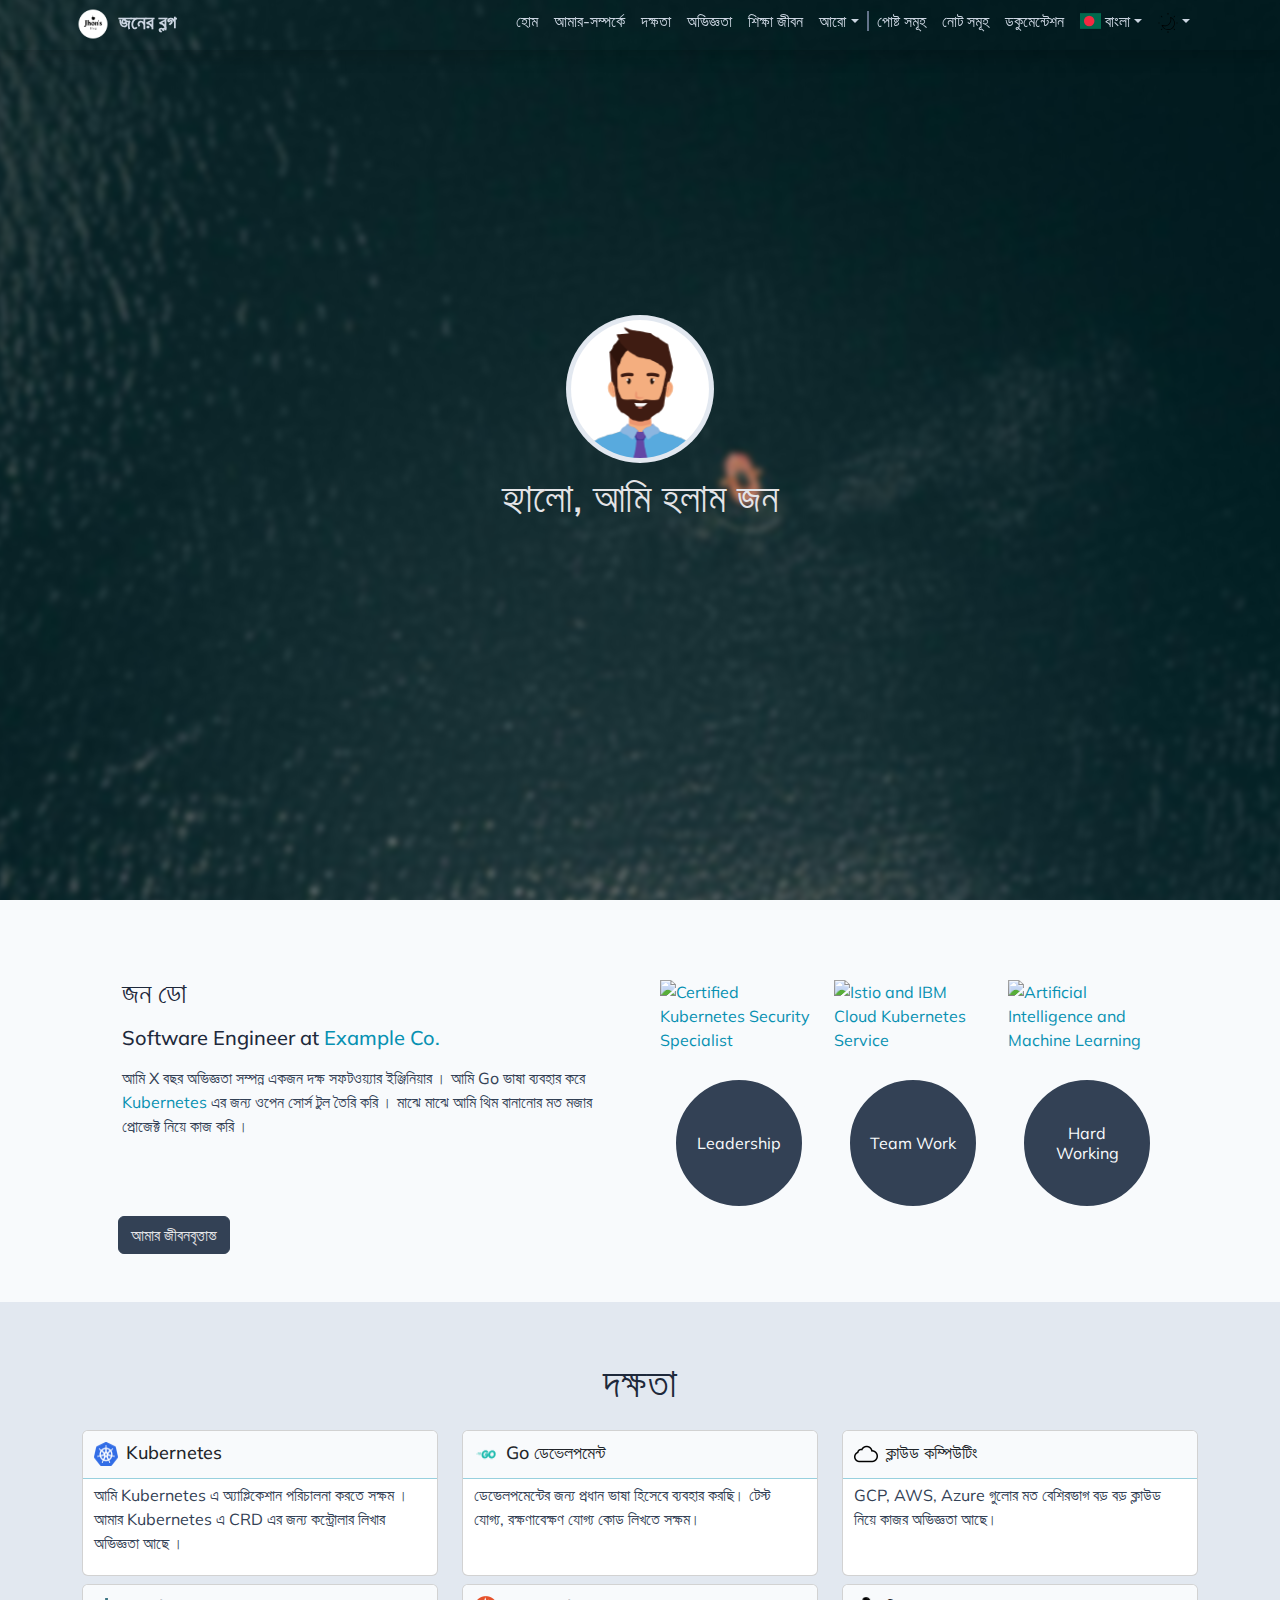
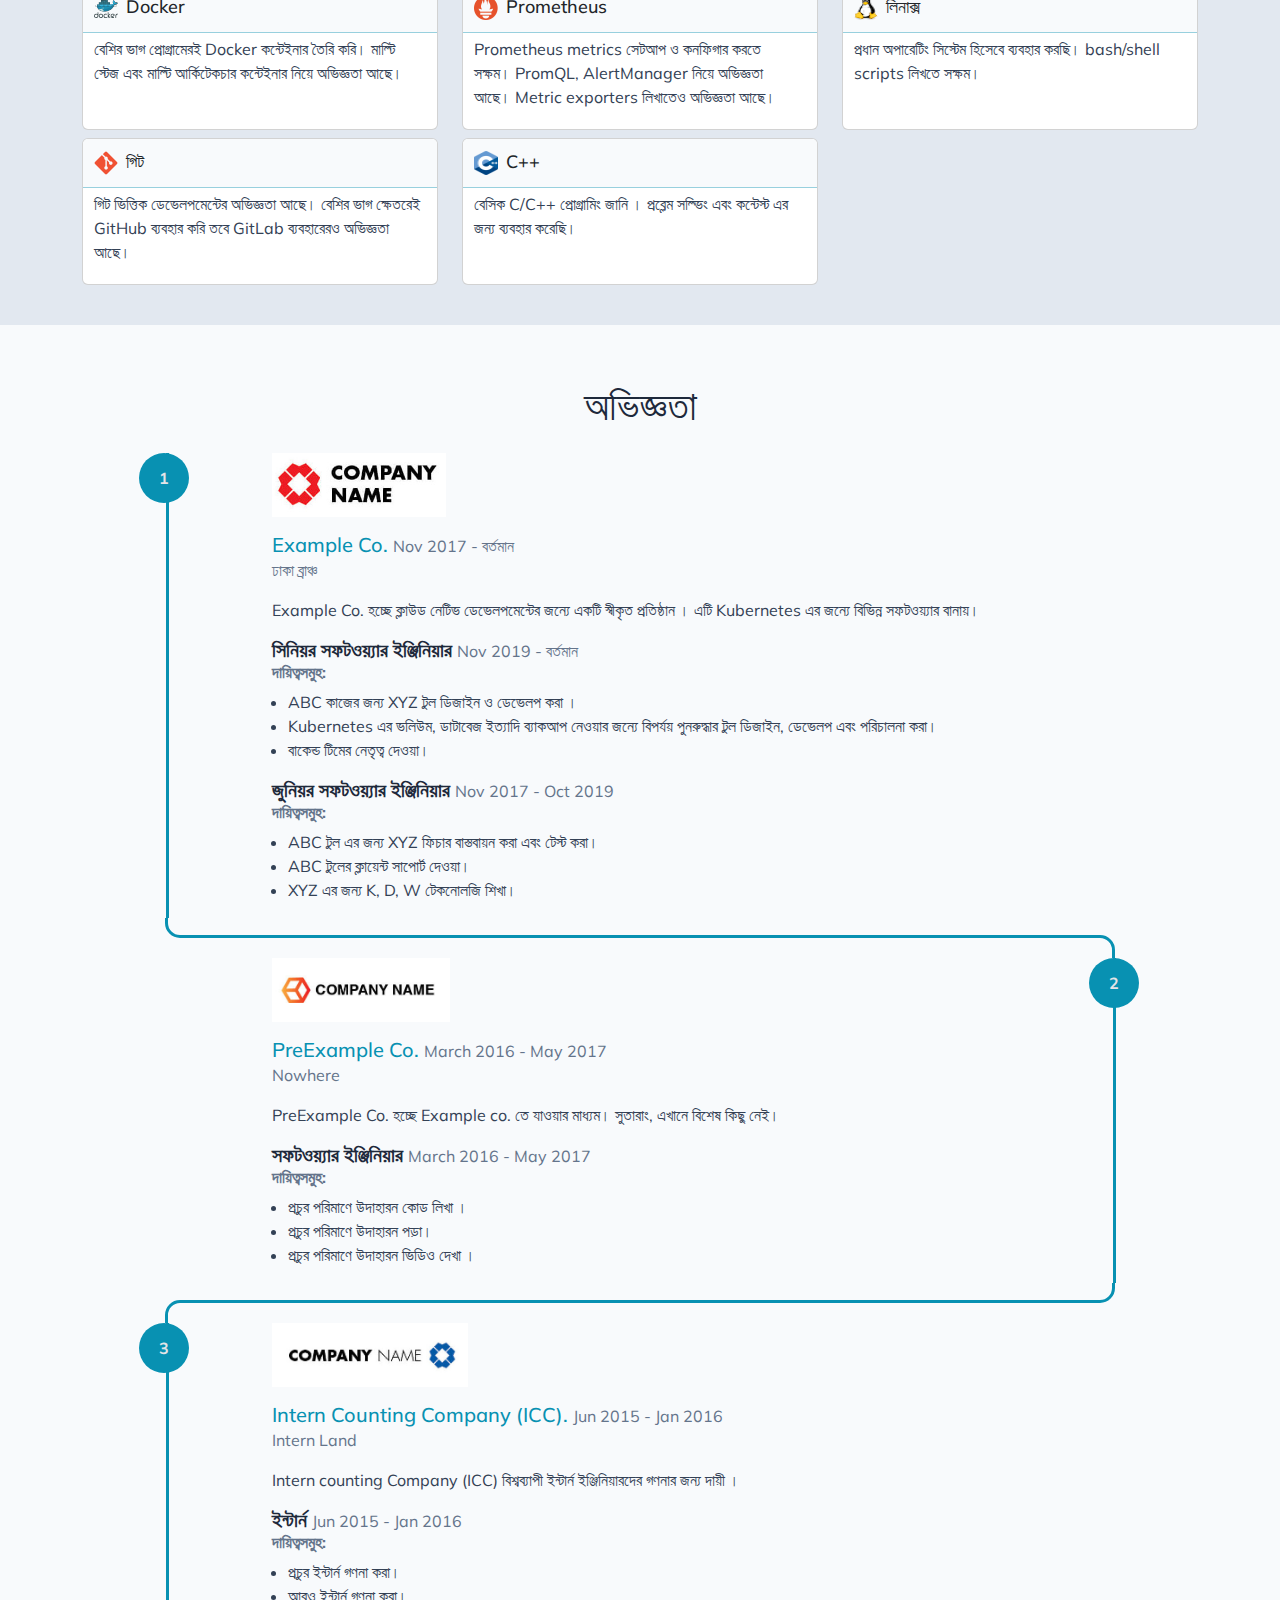
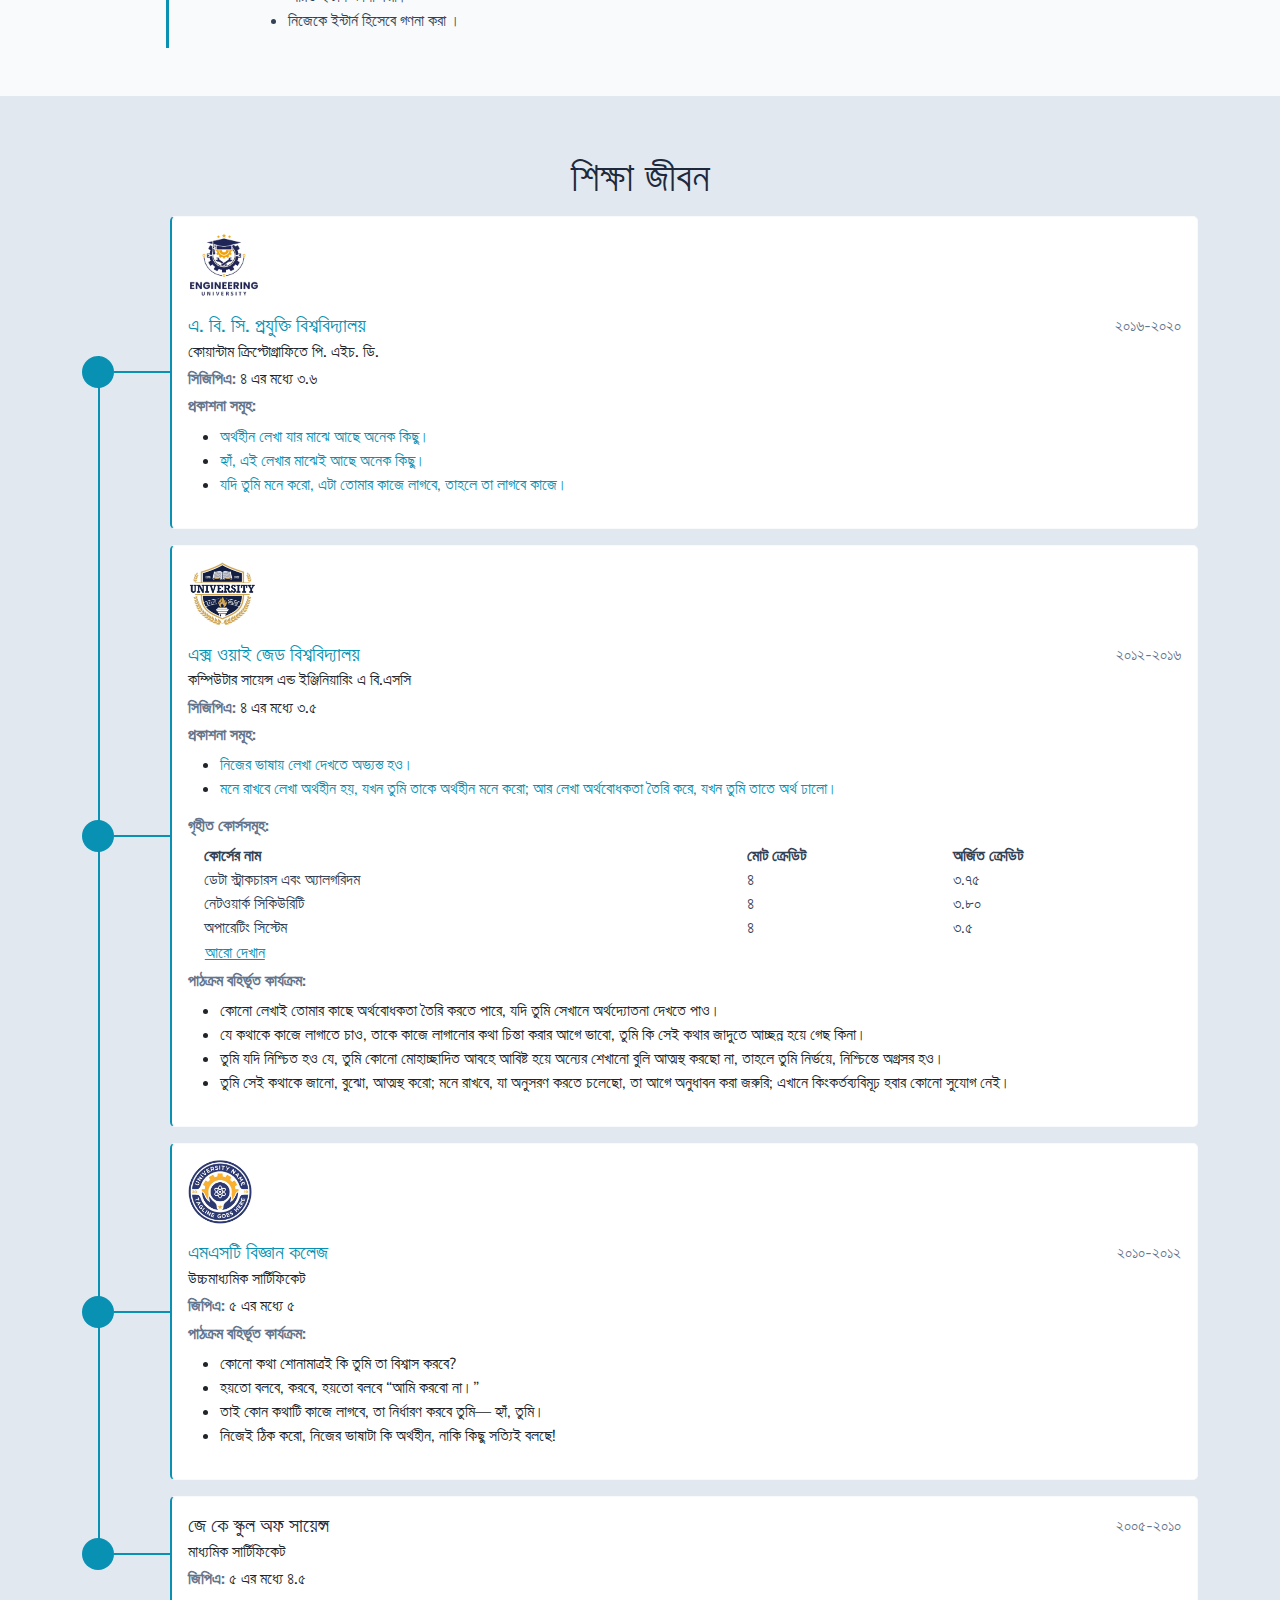
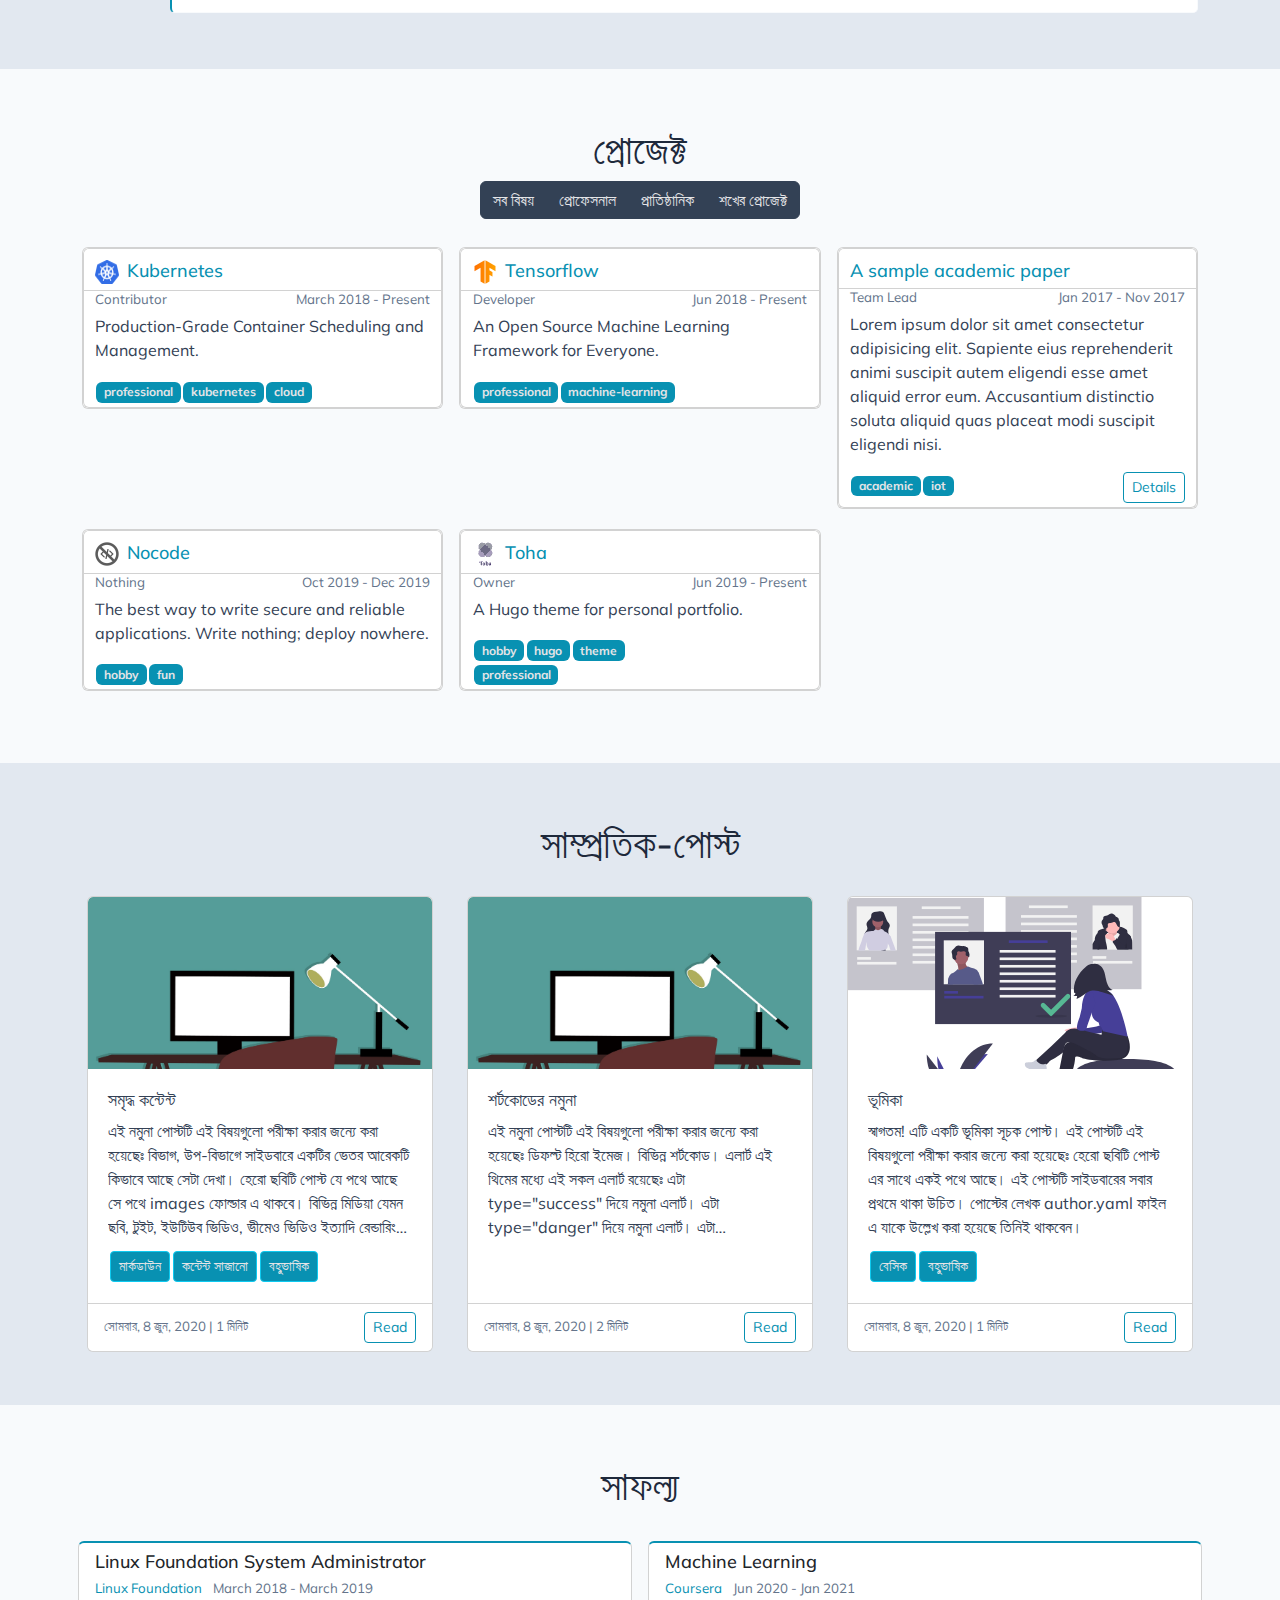
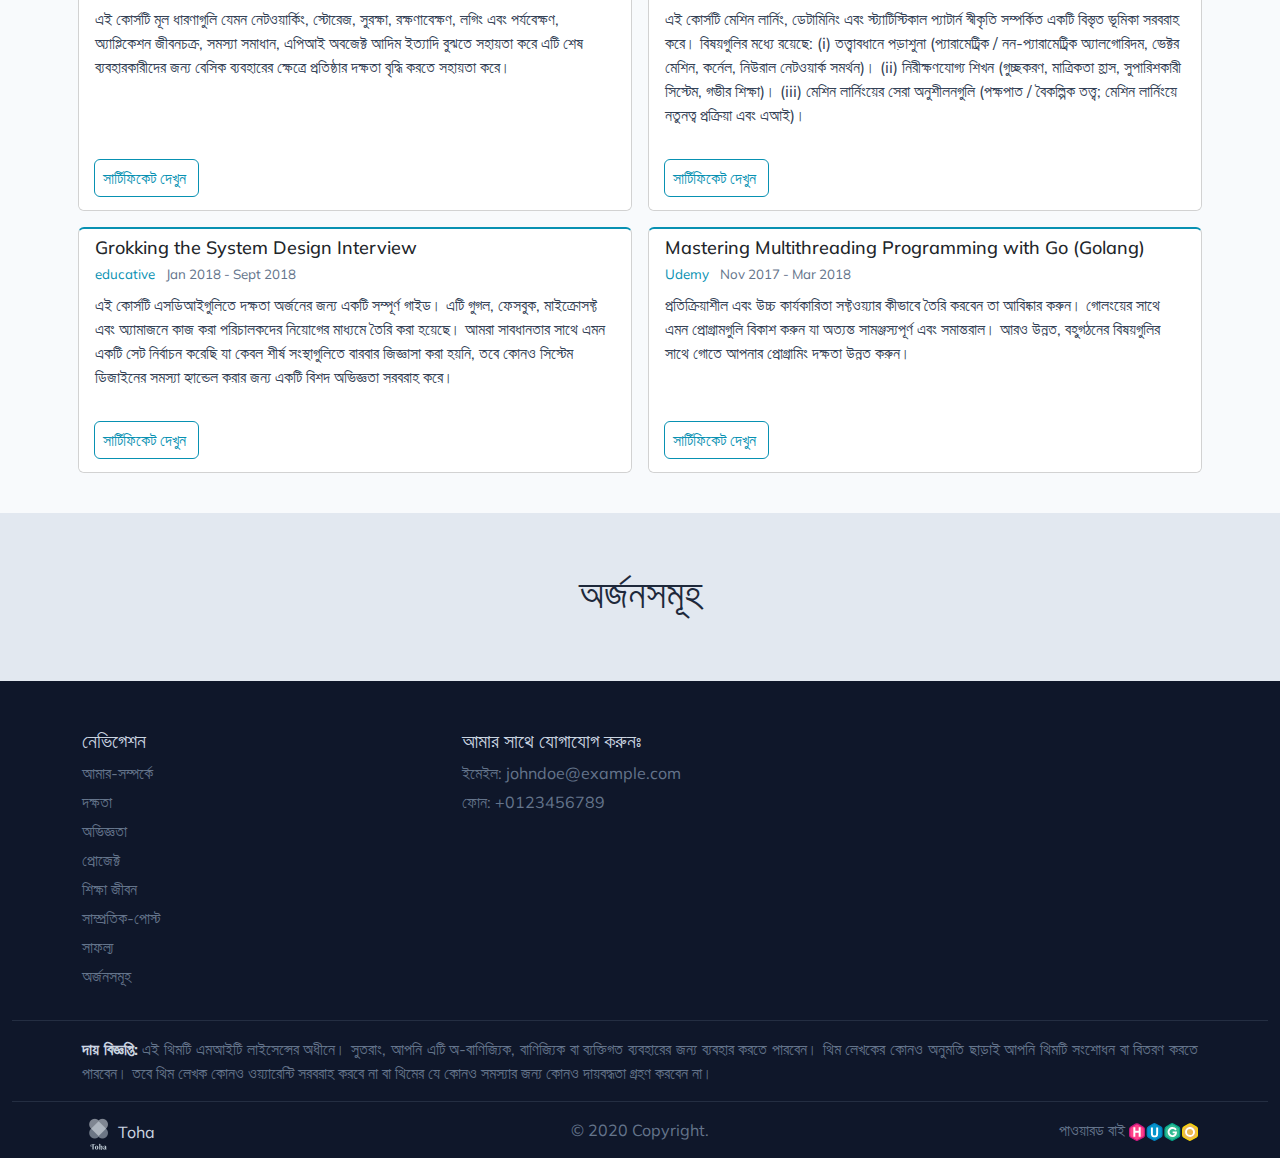
==== commit ddc225d4: "deploy: f6b92fa7b56a27b0db82a2e1071cde72b626955a" ====
--- a/bn/index.html
+++ b/bn/index.html
@@ -11,7 +11,7 @@
 </a><a class="dropdown-item nav-link languages-item" href=/bn><span class="fi fi-bd"></span>
 বাংলা</a></div></li><li class="nav-item dropdown"><a class="nav-link dropdown-toggle" href=# id=themeSelector role=button data-bs-toggle=dropdown aria-haspopup=true aria-expanded=false><img id=navbar-theme-icon-svg class=theme-icon src=/icons/moon-svgrepo-com.svg width=20 alt="Dark Theme"></a><div id=themeMenu class="dropdown-menu dropdown-menu-icons-only" aria-labelledby=themeSelector><a class="dropdown-item nav-link" href=# data-scheme=light><img class=theme-icon src=/icons/sun-svgrepo-com.svg width=20 alt="Light Theme">
 </a><a class="dropdown-item nav-link" href=# data-scheme=dark><img class=theme-icon src=/icons/moon-svgrepo-com.svg width=20 alt="Dark Theme">
-</a><a class="dropdown-item nav-link" href=# data-scheme=system><img class=theme-icon src=/icons/computer-svgrepo-com.svg width=20 alt="System Theme"></a></div></li></ul></div></div><img src=/images/site/main-logo_hu1754343916303502928.png class=d-none id=main-logo alt=Logo>
+</a><a class="dropdown-item nav-link" href=# data-scheme=system><img class=theme-icon src=/icons/computer-svgrepo-com.svg width=20 alt="System Theme"></a></div></li></ul></div></div><img src=/images/site/main-logo_hu7672337833820374838.png class=d-none id=main-logo alt=Logo>
 <img src=/images/site/inverted-logo_hu14458373468778497799.png class=d-none id=inverted-logo alt="Inverted Logo"></nav><div class="container-fluid home" id=home><style>#homePageBackgroundImageDivStyled{background-image:url(/images/site/background_hu13621154299575149818.jpg)}@media(min-width:500px) and (max-width:800px){#homePageBackgroundImageDivStyled{background-image:url(/images/site/background_hu18162009588661714486.jpg)}}@media(min-width:801px) and (max-width:1200px){#homePageBackgroundImageDivStyled{background-image:url(/images/site/background_hu10776515153834263480.jpg)}}@media(min-width:1201px) and (max-width:1500px){#homePageBackgroundImageDivStyled{background-image:url(/images/site/background_hu15176109211747325344.jpg)}}@media(min-width:1501px){#homePageBackgroundImageDivStyled{background-image:url(/images/site/background.jpg)}}</style><span class=on-the-fly-behavior></span><div id=homePageBackgroundImageDivStyled class="background container-fluid"></div><div class="container content text-center"><img src=/images/author/john_hu1439787993954968696.png class="rounded-circle mx-auto d-block img-fluid" alt="Author Image"><h1 class=greeting>হ্যালো, আমি হলাম জন</h1><div class=typing-carousel><span id=ityped class=ityped></span>
 <span class=ityped-cursor></span></div><ul id=typing-carousel-data><li>আমি একজন ডেভেলপার</li><li>আমি ওপেন সোর্স প্রোজেক্ট এ কাজ করতে পছন্দ করি</li><li>আমি মজার কিছু প্রোজেক্ট এ কাজ করতে ভালবাসি</li></ul><a href=#about class=arrow-center aria-label="Read আরো - জন"><i class="arrow bounce fa fa-chevron-down"></i></a></div></div><div class="container-fluid section-holder d-flex bg-primary"><div class="container anchor p-lg-5 about-section" id=about><div class="row pt-sm-2 pt-md-4 align-self-center"><div class=col-sm-6><h3 class=p-1>জন ডো</h3><h5 class=p-1>Software Engineer
 at <a href=https://www.example.com title="Example Co." target=_blank rel=noopener>Example Co.</a></h5><p class="p-1 text-justify">আমি X বছর অভিজ্ঞতা সম্পন্ন একজন দক্ষ সফটওয়্যার ইঞ্জিনিয়ার । আমি Go ভাষা ব্যবহার করে <a href=https://kubernetes.io/ target=_blank rel=noopener>Kubernetes</a> এর জন্য ওপেন সোর্স টুল তৈরি করি । মাঝে মাঝে আমি থিম বানানোর মত মজার প্রোজেক্ট নিয়ে কাজ করি ।</p><div class="text-container ms-auto"><ul class="social-link d-flex"><li><a href=mailto:example@gmail.com title=Email target=_blank rel=noopener><i class="fas fa-envelope"></i></a></li><li><a href=https://www.github.com/example title=Github target=_blank rel=noopener><i class="fab fa-github"></i></a></li><li><a href=# title=Stackoverflow target=_blank rel=noopener><i class="fab fa-stack-overflow"></i></a></li><li><a href=# title=LinkedIn target=_blank rel=noopener><i class="fab fa-linkedin"></i></a></li><li><a href=# title=Twitter target=_blank rel=noopener><i class="fab fa-twitter"></i></a></li><li><a href=# title=Facebook target=_blank rel=noopener><i class="fab fa-facebook"></i></a></li></ul></div><a href=/files/resume.pdf title="আমার জীবনবৃত্তান্ত" target=#><button class="btn btn-dark">আমার জীবনবৃত্তান্ত</button></a></div><div class="col-sm-6 pt-5 ps-md-4 ps-sm-3 pt-sm-0"><div class=row><div class="col-6 col-lg-4 p-2"><div class=certificate-badge><a href=https://www.credly.com/org/the-linux-foundation/badge/exam-developer-certified-kubernetes-security-specialist target=_blank rel="noopener noreferrer"><img src=https://images.credly.com/size/680x680/images/f4bf92ed-8985-40b2-bc07-2f9308780854/kubernetes-security-specialist-logo-examdev.png alt="Certified Kubernetes Security Specialist"></a></div></div><div class="col-6 col-lg-4 p-2"><div class=certificate-badge><a href=https://www.credly.com/org/the-linux-foundation/badge/exam-developer-certified-kubernetes-security-specialist target=_blank rel="noopener noreferrer"><img src=https://images.credly.com/size/680x680/images/8d34d489-84bf-4861-a4a0-9e9d68318c5c/Beyond_basics_of_Istio_on_Cloud_v2.png alt="Istio and IBM Cloud Kubernetes Service"></a></div></div><div class="col-6 col-lg-4 p-2"><div class=certificate-badge><a href=https://www.credly.com/org/grupo-bancolombia/badge/artificial-intelligence-and-machine-learning target=_blank rel="noopener noreferrer"><img src=https://images.credly.com/size/680x680/images/e027514f-9d07-4b29-862f-fe21a8aaebf1/ae.png alt="Artificial Intelligence and Machine Learning"></a></div></div><div class="col-6 col-lg-4 p-2"><div class="circular-progress blue"><span class=circular-progress-left><span class="circular-progress-bar circular-progress-percentage-35 circular-progress-percentage-50-delay"></span>
@@ -61,6 +61,6 @@
 <i class="fa-solid fa-magnifying-glass-plus" id=enlarge-icon></i><h4 class=title id=achievement-title>গ্রাজুয়েশন</h4><div class="caption hidden col-lg-6 text-start" id=caption><h4>গ্রাজুয়েশন</h4><p>XYZ ইউনিভার্সিটি থেকে কম্পিউটার বিজ্ঞানে স্নাতক সম্পন্ন করেছি</p></div><span style=background-image:url(/images/sections/achievements/graduation-cap_hu13593790690551442184.jpg) class=d-none id=SmallImage active=true></span>
 <span style=background-image:url(/images/sections/achievements/graduation-cap_hu12743054588386926517.jpg) class=d-none id=LargeImage></span></div><div class="achievement-entry text-center" style=background-image:url(/images/sections/achievements/woman-winner_hu7854061680472463003.jpg)><i class="fa-solid fa-xmark hidden"></i>
 <i class="fa-solid fa-magnifying-glass-plus" id=enlarge-icon></i><h4 class=title id=achievement-title>পুরুস্কার বিজয়ী</h4><div class="caption hidden col-lg-6 text-start" id=caption><h4>পুরুস্কার বিজয়ী</h4><p>IEE Conference 2020 এ সেরা গবেষণাপত্রের পুরষ্কার বিজয়ী হয়েছি</p></div><span style=background-image:url(/images/sections/achievements/woman-winner_hu7854061680472463003.jpg) class=d-none id=SmallImage active=true></span>
-<span style=background-image:url(/images/sections/achievements/woman-winner_hu9491142264800469944.jpg) class=d-none id=LargeImage></span></div></div></div></div><footer id=footer class="container-fluid text-center align-content-center footer pb-2"><div class="container pt-5"><div class="row text-start"><div class="col-md-4 col-sm-12"><h5>নেভিগেশন</h5><ul><li class=nav-item><a class=smooth-scroll href=https://cipolone95.github.io/bn/#about>আমার-সম্পর্কে</a></li><li class=nav-item><a class=smooth-scroll href=https://cipolone95.github.io/bn/#skills>দক্ষতা</a></li><li class=nav-item><a class=smooth-scroll href=https://cipolone95.github.io/bn/#experiences>অভিজ্ঞতা</a></li><li class=nav-item><a class=smooth-scroll href=https://cipolone95.github.io/bn/#education>শিক্ষা জীবন</a></li><li class=nav-item><a class=smooth-scroll href=https://cipolone95.github.io/bn/#projects>প্রোজেক্ট</a></li><li class=nav-item><a class=smooth-scroll href=https://cipolone95.github.io/bn/#recent-posts>সাম্প্রতিক-পোস্ট</a></li><li class=nav-item><a class=smooth-scroll href=https://cipolone95.github.io/bn/#accomplishments>সাফল্য</a></li><li class=nav-item><a class=smooth-scroll href=https://cipolone95.github.io/bn/#achievements>অর্জনসমূহ</a></li></ul></div><div class="col-md-4 col-sm-12"><h5>আমার সাথে যোগাযোগ করুনঃ</h5><ul><li><span>ইমেইল: </span><span>johndoe@example.com</span></li><li><span>ফোন: </span><span>+0123456789</span></li></ul></div></div></div><hr><div class=container><p id=disclaimer><strong>দায় বিজ্ঞপ্তি:</strong> এই থিমটি এমআইটি লাইসেন্সের অধীনে। সুতরাং, আপনি এটি অ-বাণিজ্যিক, বাণিজ্যিক বা ব্যক্তিগত ব্যবহারের জন্য ব্যবহার করতে পারবেন। থিম লেখকের কোনও অনুমতি ছাড়াই আপনি থিমটি সংশোধন বা বিতরণ করতে পারবেন। তবে থিম লেখক কোনও ওয়্যারেন্টি সরবরাহ করবে না বা থিমের যে কোনও সমস্যার জন্য কোনও দায়বদ্ধতা গ্রহণ করবেন না।</p></div><hr><div class=container><div class="row text-start"><div class=col-md-4><a id=theme href=https://github.com/hugo-toha/toha target=_blank rel=noopener><img src=/images/theme-logo_hu16779671404603505019.png alt="Toha Theme Logo">
+<span style=background-image:url(/images/sections/achievements/woman-winner_hu9491142264800469944.jpg) class=d-none id=LargeImage></span></div></div></div></div><footer id=footer class="container-fluid text-center align-content-center footer pb-2"><div class="container pt-5"><div class="row text-start"><div class="col-md-4 col-sm-12"><h5>নেভিগেশন</h5><ul><li class=nav-item><a class=smooth-scroll href=https://bigonionsecurity.github.io/bn/#about>আমার-সম্পর্কে</a></li><li class=nav-item><a class=smooth-scroll href=https://bigonionsecurity.github.io/bn/#skills>দক্ষতা</a></li><li class=nav-item><a class=smooth-scroll href=https://bigonionsecurity.github.io/bn/#experiences>অভিজ্ঞতা</a></li><li class=nav-item><a class=smooth-scroll href=https://bigonionsecurity.github.io/bn/#projects>প্রোজেক্ট</a></li><li class=nav-item><a class=smooth-scroll href=https://bigonionsecurity.github.io/bn/#education>শিক্ষা জীবন</a></li><li class=nav-item><a class=smooth-scroll href=https://bigonionsecurity.github.io/bn/#recent-posts>সাম্প্রতিক-পোস্ট</a></li><li class=nav-item><a class=smooth-scroll href=https://bigonionsecurity.github.io/bn/#accomplishments>সাফল্য</a></li><li class=nav-item><a class=smooth-scroll href=https://bigonionsecurity.github.io/bn/#achievements>অর্জনসমূহ</a></li></ul></div><div class="col-md-4 col-sm-12"><h5>আমার সাথে যোগাযোগ করুনঃ</h5><ul><li><span>ইমেইল: </span><span>johndoe@example.com</span></li><li><span>ফোন: </span><span>+0123456789</span></li></ul></div></div></div><hr><div class=container><p id=disclaimer><strong>দায় বিজ্ঞপ্তি:</strong> এই থিমটি এমআইটি লাইসেন্সের অধীনে। সুতরাং, আপনি এটি অ-বাণিজ্যিক, বাণিজ্যিক বা ব্যক্তিগত ব্যবহারের জন্য ব্যবহার করতে পারবেন। থিম লেখকের কোনও অনুমতি ছাড়াই আপনি থিমটি সংশোধন বা বিতরণ করতে পারবেন। তবে থিম লেখক কোনও ওয়্যারেন্টি সরবরাহ করবে না বা থিমের যে কোনও সমস্যার জন্য কোনও দায়বদ্ধতা গ্রহণ করবেন না।</p></div><hr><div class=container><div class="row text-start"><div class=col-md-4><a id=theme href=https://github.com/hugo-toha/toha target=_blank rel=noopener><img src=/images/theme-logo_hu16779671404603505019.png alt="Toha Theme Logo">
 Toha</a></div><div class="col-md-4 text-center">© 2020 Copyright.</div><div class="col-md-4 text-end"><a id=hugo href=https://gohugo.io/ target=_blank rel=noopener>পাওয়ারড বাই
 <img src=/images/hugo-logo.svg alt="Hugo Logo" height=18></a></div></div></div></footer><script src=/application.91bab9af3ea6af3cefda36641d1fdc76d78775d2a99c5cbbfd892093035465cf.js integrity="sha256-kbq5rz6mrzzv2jZkHR/cdteHddKpnFy7/YkgkwNUZc8=" defer></script></body></html>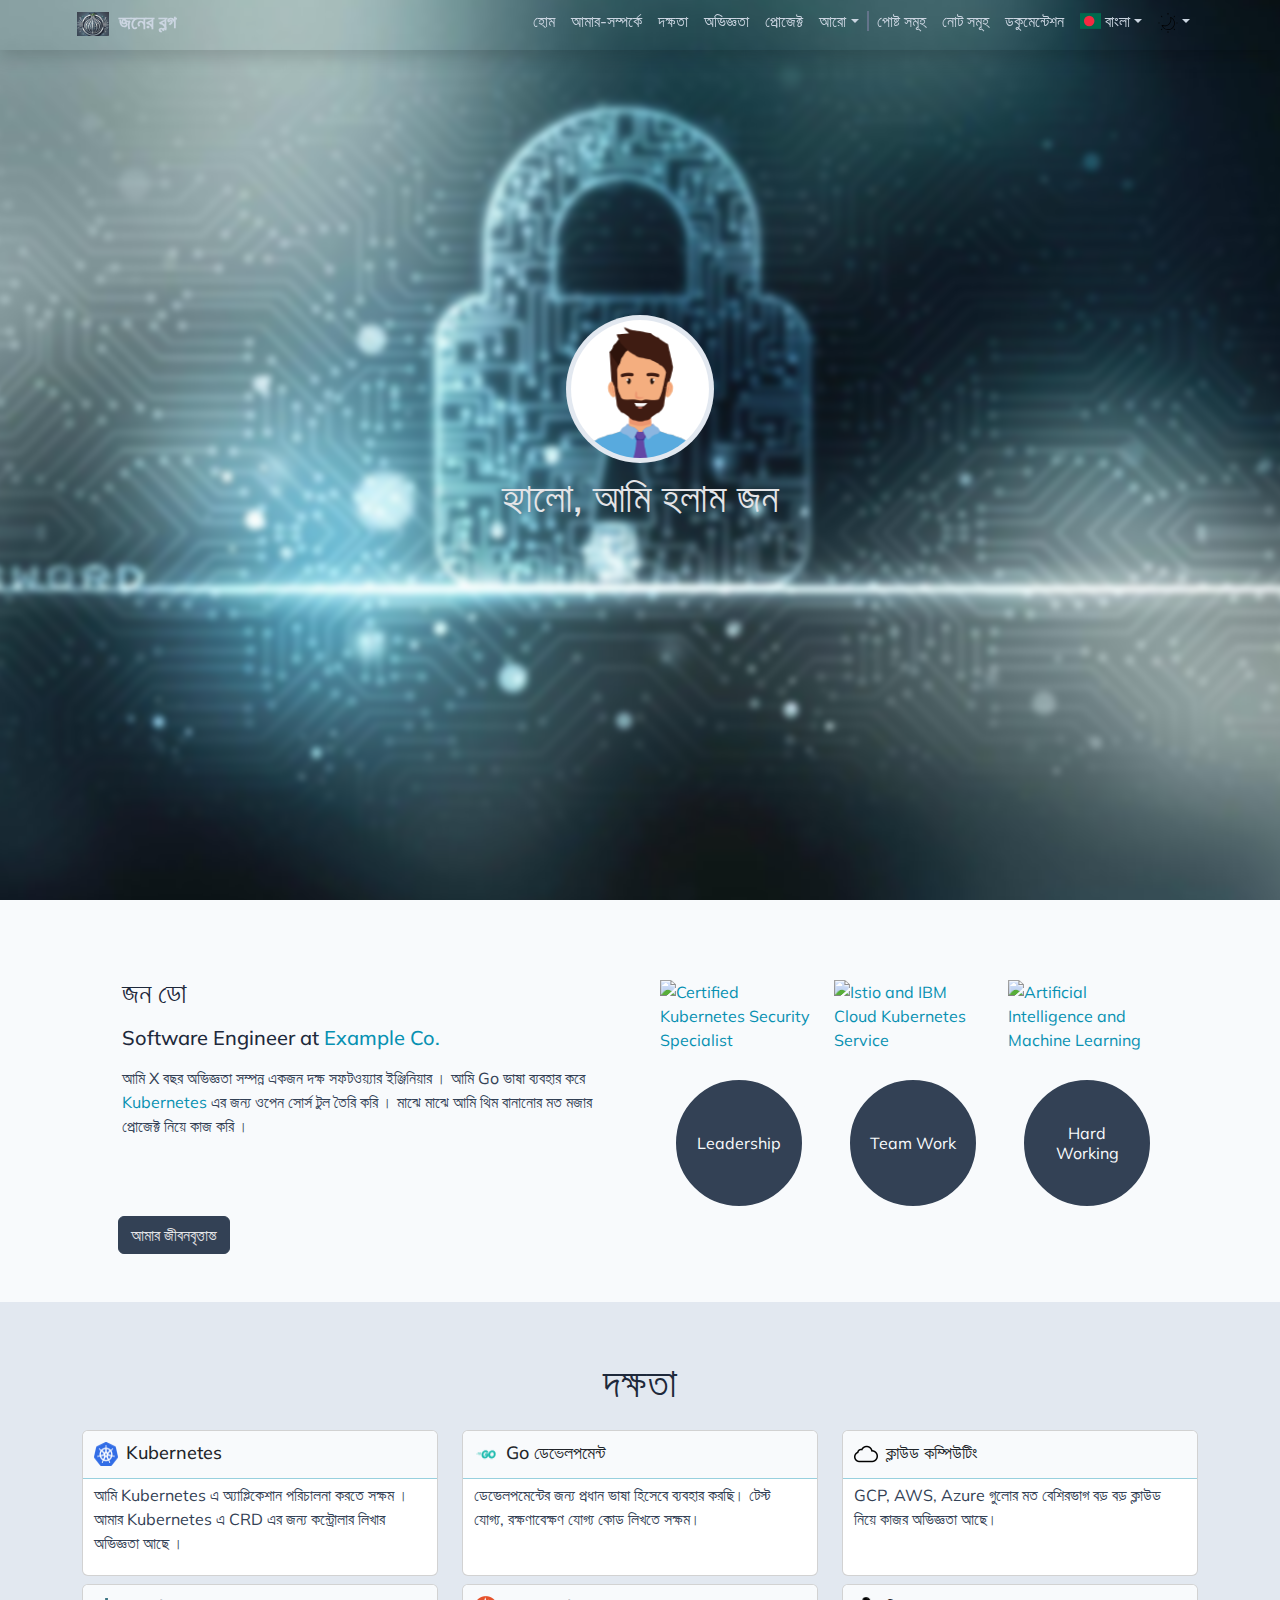
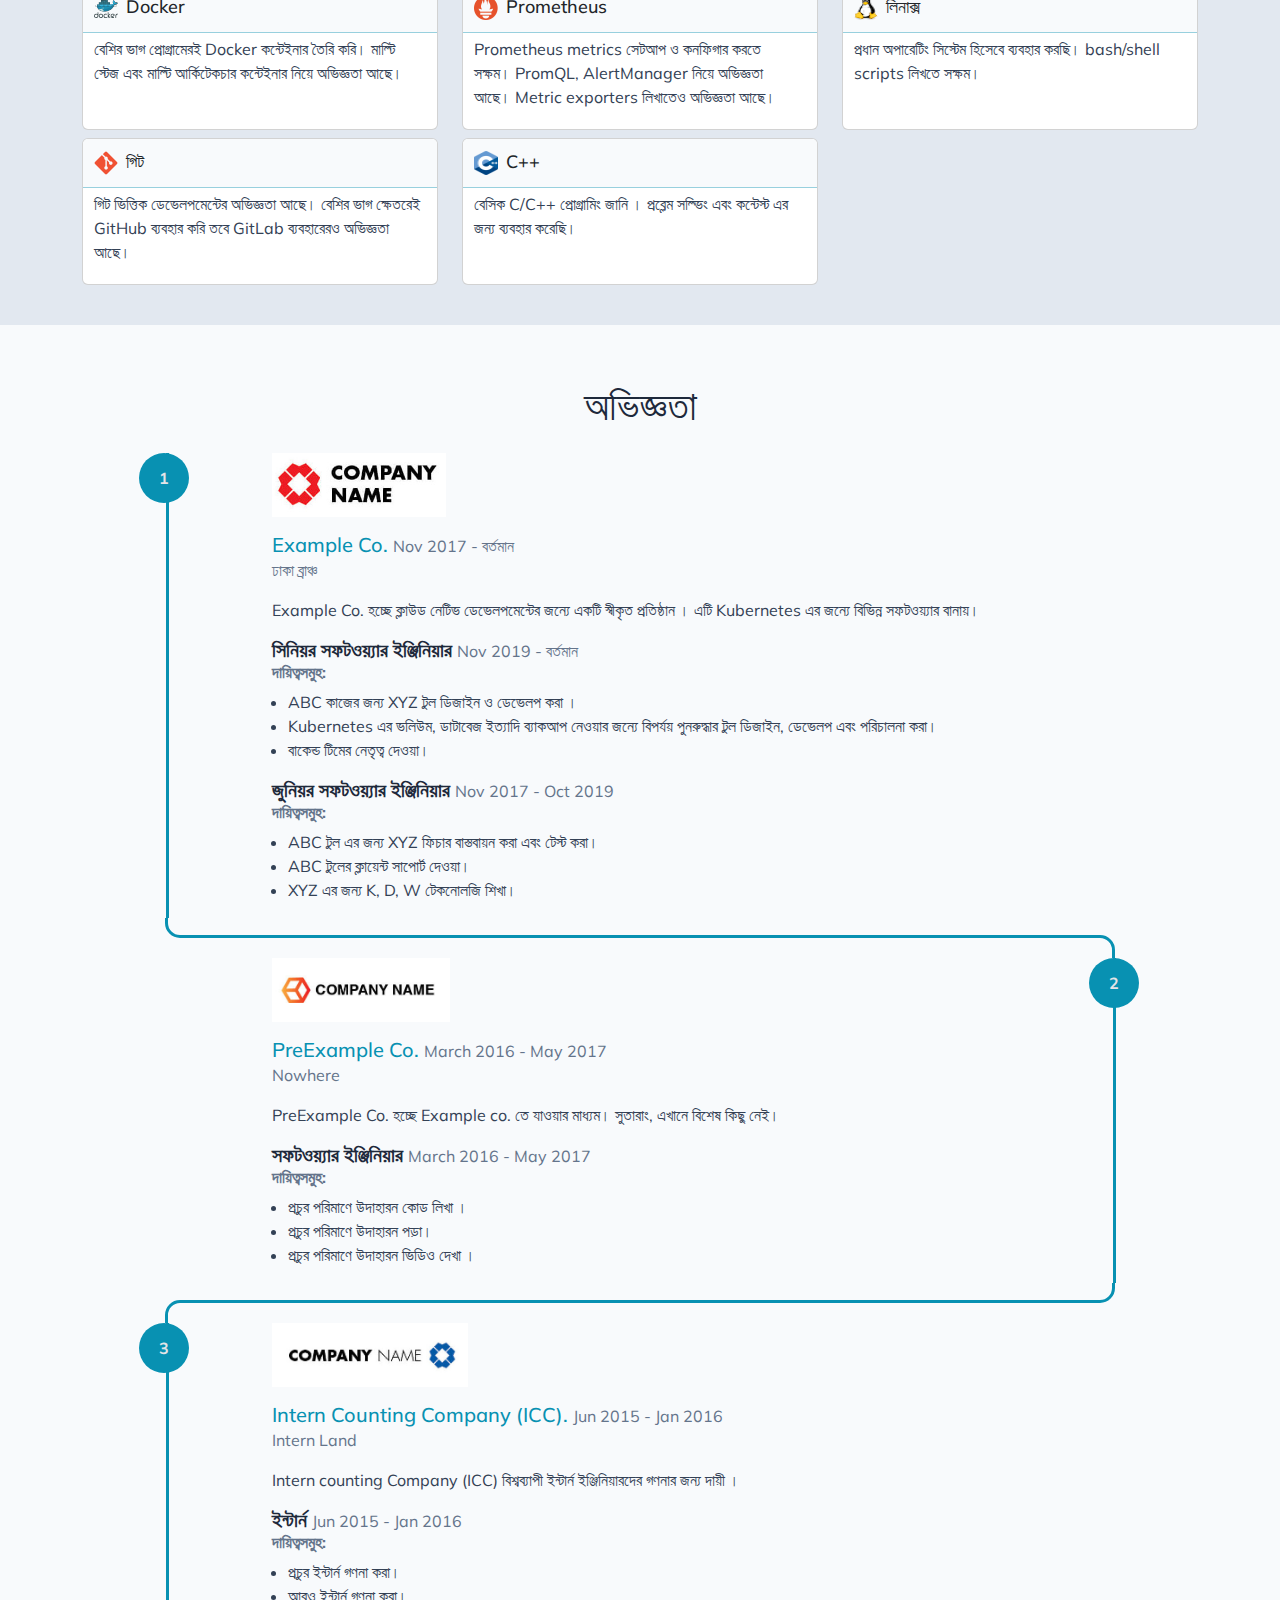
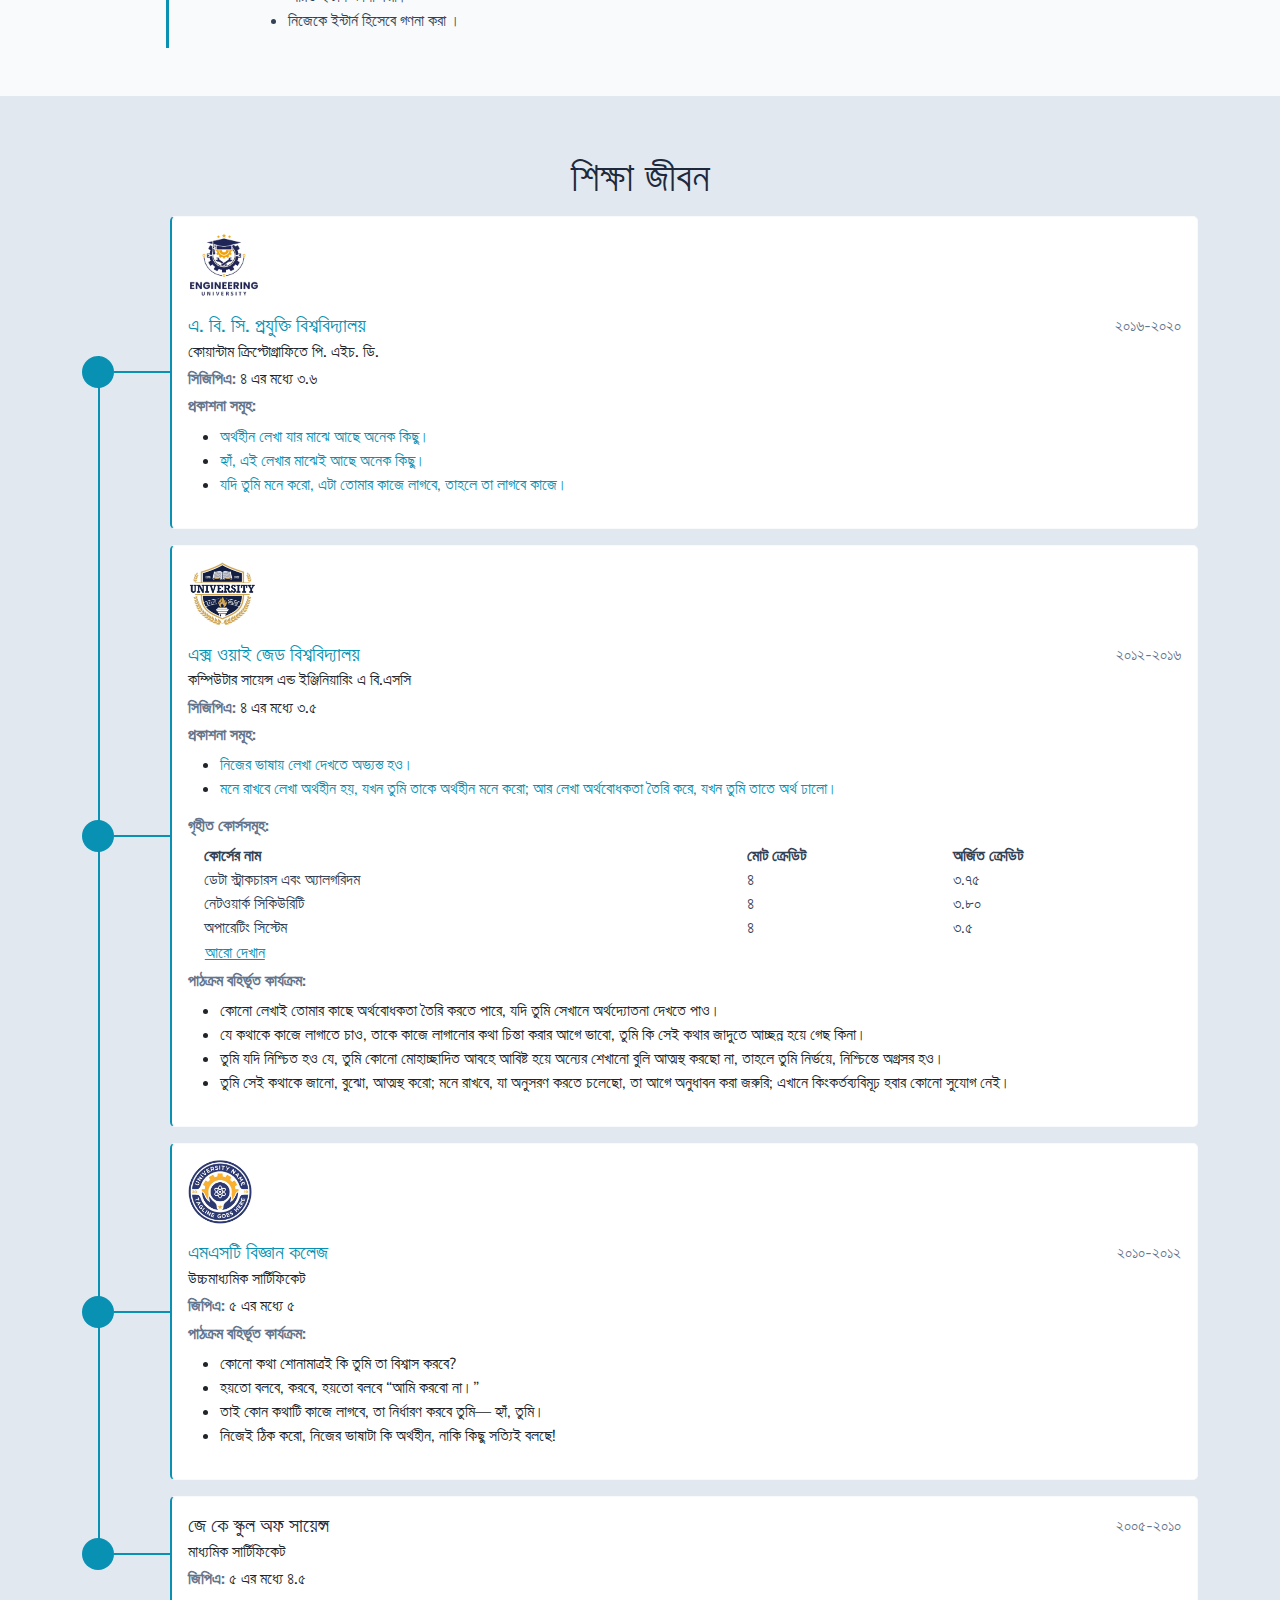
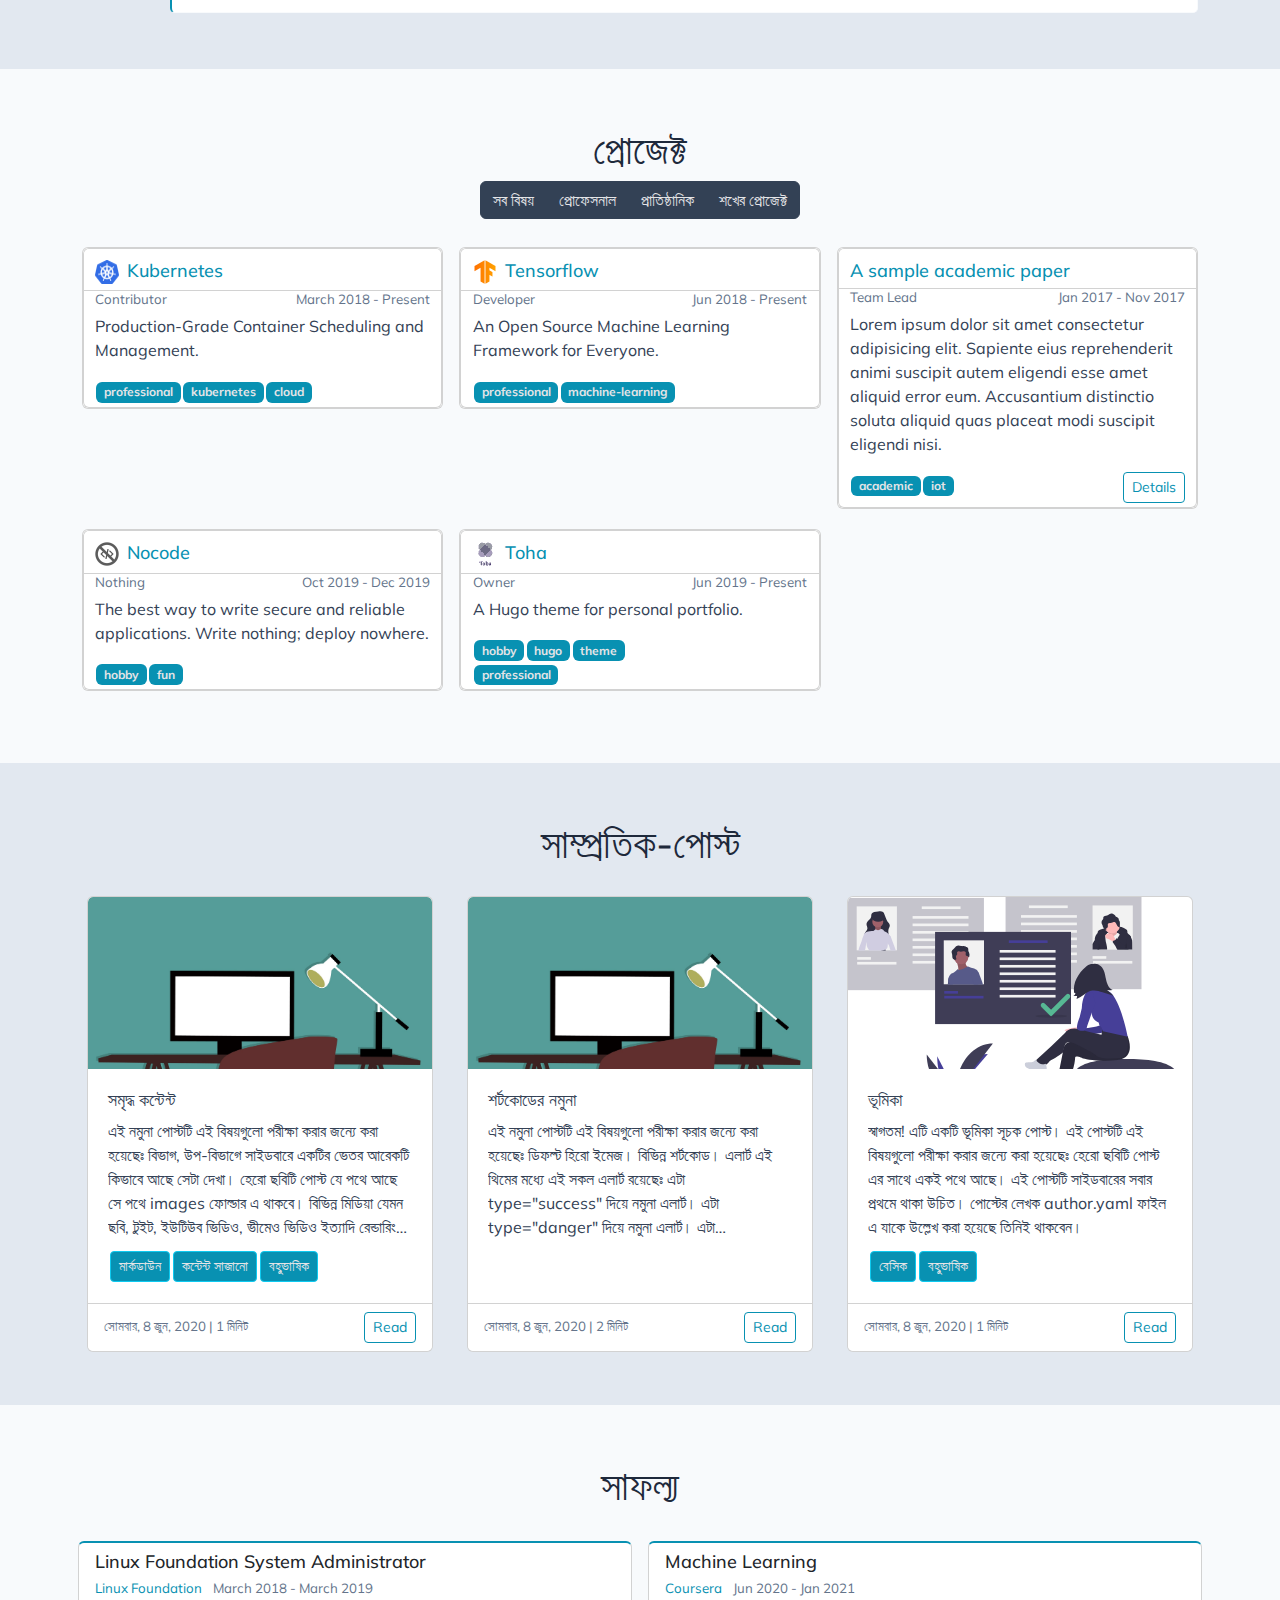
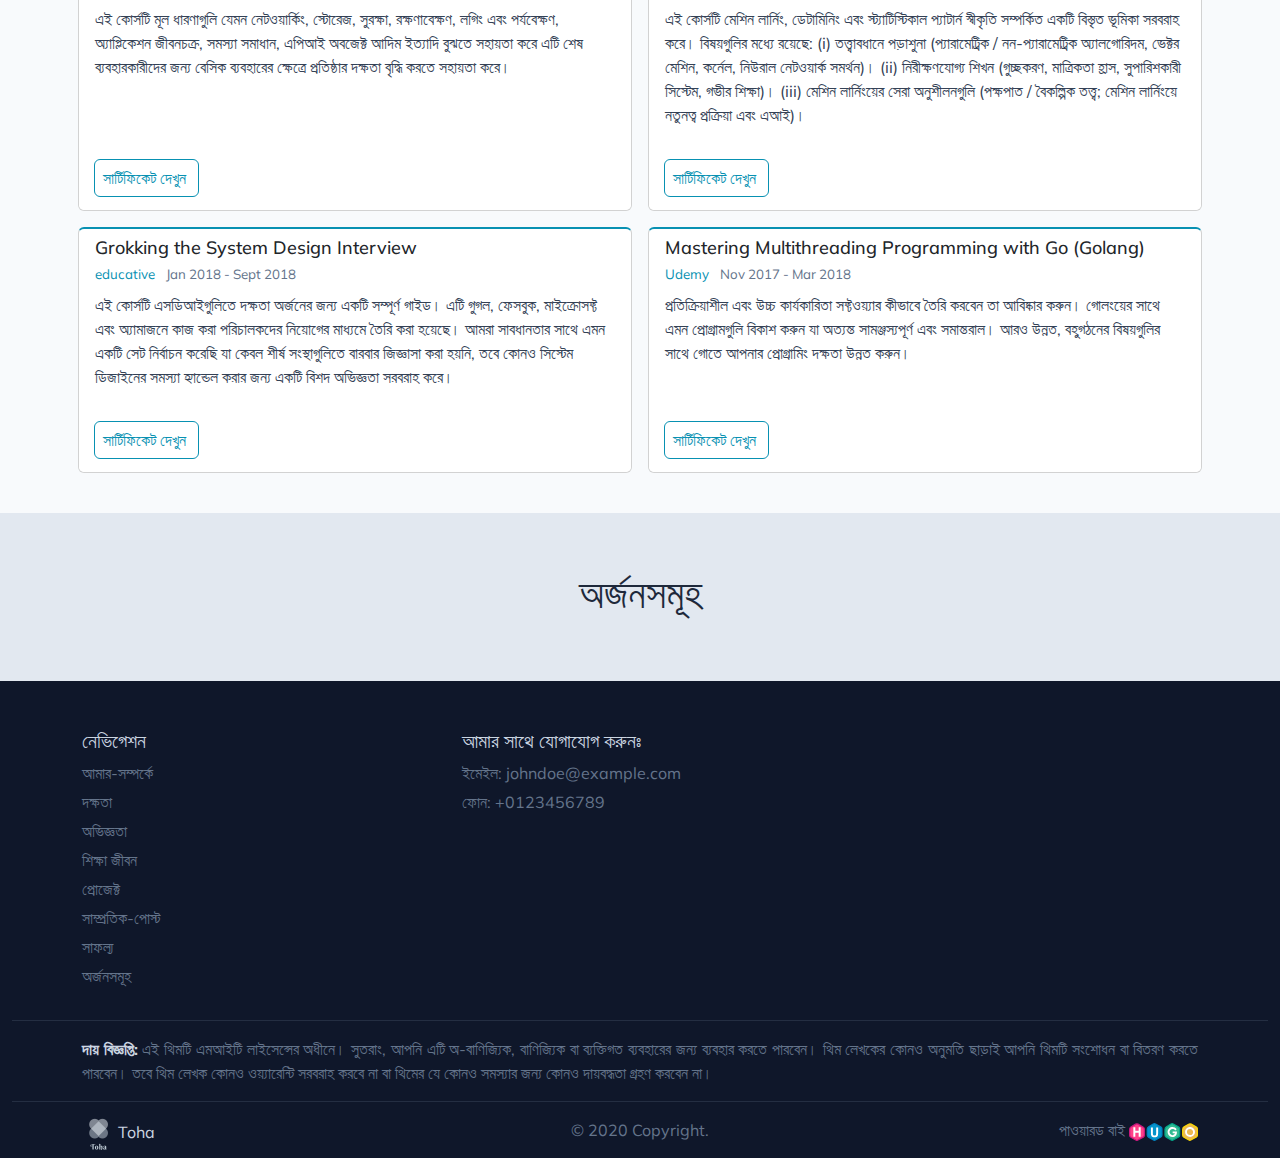
==== commit 12f7f1e9: "deploy: a53ac4411ab3fc8ed0708ada10d00d4c174d8bcb" ====
--- a/bn/index.html
+++ b/bn/index.html
@@ -1,8 +1,8 @@
 <!doctype html><html lang=bn><head><meta name=generator content="Hugo 0.140.2"><title>জনের ব্লগ</title>
-<meta name=description content="জন ডো এর বাক্তিগত পোর্টফোলিও ও ব্লগ."><meta charset=UTF-8><meta name=viewport content="width=device-width,initial-scale=1"><meta http-equiv=X-UA-Compatible content="ie=edge"><link rel=stylesheet href=/application.a61f89f5aafd375e5e4318cb002afca8ef69d181ab6ab3f96cd6fd80249e7544.css integrity="sha256-ph+J9ar9N15eQxjLACr8qO9p0YGrarP5bNb9gCSedUQ="><link rel=icon type=image/png href=/images/site/favicon_hu14458373468778497799.png><meta property="og:title" content="জনের ব্লগ"><meta property="og:type" content="website"><meta property="og:description" content="জন ডো এর বাক্তিগত পোর্টফোলিও ও ব্লগ."><meta property="og:image" content="/images/author/john.png"><meta property="og:url" content="https://hugo-toha.github.io"><meta name=twitter:card content="summary"><meta name=twitter:title content="জনের ব্লগ"><script>theme=localStorage.getItem("theme-scheme")||localStorage.getItem("darkmode:color-scheme")||"light",theme=="system"&&(window.matchMedia&&window.matchMedia("(prefers-color-scheme: dark)").matches?theme="dark":theme="light"),document.documentElement.setAttribute("data-theme",theme)</script></head><body data-bs-spy=scroll data-bs-target=#top-navbar data-bs-offset=100><nav class="navbar navbar-expand-xl top-navbar shadow transparent-navbar homepage" id=top-navbar><div class=container><a class=navbar-brand href=/bn><img src=/images/site/inverted-logo_hu14458373468778497799.png id=logo alt=Logo>
+<meta name=description content="জন ডো এর বাক্তিগত পোর্টফোলিও ও ব্লগ."><meta charset=UTF-8><meta name=viewport content="width=device-width,initial-scale=1"><meta http-equiv=X-UA-Compatible content="ie=edge"><link rel=stylesheet href=/application.a61f89f5aafd375e5e4318cb002afca8ef69d181ab6ab3f96cd6fd80249e7544.css integrity="sha256-ph+J9ar9N15eQxjLACr8qO9p0YGrarP5bNb9gCSedUQ="><link rel=icon type=image/png href=/images/site/favicon_hu14458373468778497799.png><meta property="og:title" content="জনের ব্লগ"><meta property="og:type" content="website"><meta property="og:description" content="জন ডো এর বাক্তিগত পোর্টফোলিও ও ব্লগ."><meta property="og:image" content="/images/author/john.png"><meta property="og:url" content="https://hugo-toha.github.io"><meta name=twitter:card content="summary"><meta name=twitter:title content="জনের ব্লগ"><script>theme=localStorage.getItem("theme-scheme")||localStorage.getItem("darkmode:color-scheme")||"light",theme=="system"&&(window.matchMedia&&window.matchMedia("(prefers-color-scheme: dark)").matches?theme="dark":theme="light"),document.documentElement.setAttribute("data-theme",theme)</script></head><body data-bs-spy=scroll data-bs-target=#top-navbar data-bs-offset=100><nav class="navbar navbar-expand-xl top-navbar shadow transparent-navbar homepage" id=top-navbar><div class=container><a class=navbar-brand href=/bn><img src=/images/site/main-logo_hu7672337833820374838.png id=logo alt=Logo>
 জনের ব্লগ</a>
 <button class="navbar-toggler navbar-dark" id=navbar-toggler type=button data-bs-toggle=collapse data-bs-target=#top-nav-items aria-label=menu>
-<i data-feather=menu></i></button><div class="collapse navbar-collapse dynamic-navbar" id=top-nav-items><ul class="nav navbar-nav ms-auto"><li class=nav-item><a class=nav-link href=#home>হোম</a></li><li class=nav-item><a class=nav-link href=#about>আমার-সম্পর্কে</a></li><li class=nav-item><a class=nav-link href=#skills>দক্ষতা</a></li><li class=nav-item><a class=nav-link href=#experiences>অভিজ্ঞতা</a></li><li class=nav-item><a class=nav-link href=#education>শিক্ষা জীবন</a></li><li class="nav-item dropdown"><a class="nav-link dropdown-toggle" href=# id=navbarDropdown role=button data-bs-toggle=dropdown aria-haspopup=true aria-expanded=false>আরো</a><div class=dropdown-menu aria-labelledby=navbarDropdown><a class=dropdown-item href=#projects>প্রোজেক্ট</a>
+<i data-feather=menu></i></button><div class="collapse navbar-collapse dynamic-navbar" id=top-nav-items><ul class="nav navbar-nav ms-auto"><li class=nav-item><a class=nav-link href=#home>হোম</a></li><li class=nav-item><a class=nav-link href=#about>আমার-সম্পর্কে</a></li><li class=nav-item><a class=nav-link href=#skills>দক্ষতা</a></li><li class=nav-item><a class=nav-link href=#experiences>অভিজ্ঞতা</a></li><li class=nav-item><a class=nav-link href=#projects>প্রোজেক্ট</a></li><li class="nav-item dropdown"><a class="nav-link dropdown-toggle" href=# id=navbarDropdown role=button data-bs-toggle=dropdown aria-haspopup=true aria-expanded=false>আরো</a><div class=dropdown-menu aria-labelledby=navbarDropdown><a class=dropdown-item href=#education>শিক্ষা জীবন</a>
 <a class=dropdown-item href=#recent-posts>সাম্প্রতিক-পোস্ট</a>
 <a class=dropdown-item href=#accomplishments>সাফল্য</a>
 <a class=dropdown-item href=#achievements>অর্জনসমূহ</a></div></li><div id=top-navbar-divider></div><li class=nav-item><a class=nav-link id=blog-link href=/bn/posts>পোষ্ট সমূহ</a></li><li class=nav-item><a class=nav-link id=note-link href=/bn/notes>নোট সমূহ</a></li><li class=nav-item><a class=nav-link href=https://toha-guides.netlify.app/posts/>ডকুমেন্টেশন</a></li><li class="nav-item dropdown"><a class="nav-link dropdown-toggle" href=# id=languageSelector role=button data-bs-toggle=dropdown aria-haspopup=true aria-expanded=false><span class="fi fi-bd"></span>
@@ -12,7 +12,7 @@
 বাংলা</a></div></li><li class="nav-item dropdown"><a class="nav-link dropdown-toggle" href=# id=themeSelector role=button data-bs-toggle=dropdown aria-haspopup=true aria-expanded=false><img id=navbar-theme-icon-svg class=theme-icon src=/icons/moon-svgrepo-com.svg width=20 alt="Dark Theme"></a><div id=themeMenu class="dropdown-menu dropdown-menu-icons-only" aria-labelledby=themeSelector><a class="dropdown-item nav-link" href=# data-scheme=light><img class=theme-icon src=/icons/sun-svgrepo-com.svg width=20 alt="Light Theme">
 </a><a class="dropdown-item nav-link" href=# data-scheme=dark><img class=theme-icon src=/icons/moon-svgrepo-com.svg width=20 alt="Dark Theme">
 </a><a class="dropdown-item nav-link" href=# data-scheme=system><img class=theme-icon src=/icons/computer-svgrepo-com.svg width=20 alt="System Theme"></a></div></li></ul></div></div><img src=/images/site/main-logo_hu7672337833820374838.png class=d-none id=main-logo alt=Logo>
-<img src=/images/site/inverted-logo_hu14458373468778497799.png class=d-none id=inverted-logo alt="Inverted Logo"></nav><div class="container-fluid home" id=home><style>#homePageBackgroundImageDivStyled{background-image:url(/images/site/background_hu13621154299575149818.jpg)}@media(min-width:500px) and (max-width:800px){#homePageBackgroundImageDivStyled{background-image:url(/images/site/background_hu18162009588661714486.jpg)}}@media(min-width:801px) and (max-width:1200px){#homePageBackgroundImageDivStyled{background-image:url(/images/site/background_hu10776515153834263480.jpg)}}@media(min-width:1201px) and (max-width:1500px){#homePageBackgroundImageDivStyled{background-image:url(/images/site/background_hu15176109211747325344.jpg)}}@media(min-width:1501px){#homePageBackgroundImageDivStyled{background-image:url(/images/site/background.jpg)}}</style><span class=on-the-fly-behavior></span><div id=homePageBackgroundImageDivStyled class="background container-fluid"></div><div class="container content text-center"><img src=/images/author/john_hu1439787993954968696.png class="rounded-circle mx-auto d-block img-fluid" alt="Author Image"><h1 class=greeting>হ্যালো, আমি হলাম জন</h1><div class=typing-carousel><span id=ityped class=ityped></span>
+<img src=/images/site/main-logo_hu7672337833820374838.png class=d-none id=inverted-logo alt="Inverted Logo"></nav><div class="container-fluid home" id=home><style>#homePageBackgroundImageDivStyled{background-image:url(/images/site/cyberBackground_hu13214231438266736039.jpg)}@media(min-width:500px) and (max-width:800px){#homePageBackgroundImageDivStyled{background-image:url(/images/site/cyberBackground_hu4931827692882523911.jpg)}}@media(min-width:801px) and (max-width:1200px){#homePageBackgroundImageDivStyled{background-image:url(/images/site/cyberBackground_hu8582419697853006232.jpg)}}@media(min-width:1201px) and (max-width:1500px){#homePageBackgroundImageDivStyled{background-image:url(/images/site/cyberBackground_hu571000419495883720.jpg)}}@media(min-width:1501px){#homePageBackgroundImageDivStyled{background-image:url(/images/site/cyberBackground.jpg)}}</style><span class=on-the-fly-behavior></span><div id=homePageBackgroundImageDivStyled class="background container-fluid"></div><div class="container content text-center"><img src=/images/author/john_hu1439787993954968696.png class="rounded-circle mx-auto d-block img-fluid" alt="Author Image"><h1 class=greeting>হ্যালো, আমি হলাম জন</h1><div class=typing-carousel><span id=ityped class=ityped></span>
 <span class=ityped-cursor></span></div><ul id=typing-carousel-data><li>আমি একজন ডেভেলপার</li><li>আমি ওপেন সোর্স প্রোজেক্ট এ কাজ করতে পছন্দ করি</li><li>আমি মজার কিছু প্রোজেক্ট এ কাজ করতে ভালবাসি</li></ul><a href=#about class=arrow-center aria-label="Read আরো - জন"><i class="arrow bounce fa fa-chevron-down"></i></a></div></div><div class="container-fluid section-holder d-flex bg-primary"><div class="container anchor p-lg-5 about-section" id=about><div class="row pt-sm-2 pt-md-4 align-self-center"><div class=col-sm-6><h3 class=p-1>জন ডো</h3><h5 class=p-1>Software Engineer
 at <a href=https://www.example.com title="Example Co." target=_blank rel=noopener>Example Co.</a></h5><p class="p-1 text-justify">আমি X বছর অভিজ্ঞতা সম্পন্ন একজন দক্ষ সফটওয়্যার ইঞ্জিনিয়ার । আমি Go ভাষা ব্যবহার করে <a href=https://kubernetes.io/ target=_blank rel=noopener>Kubernetes</a> এর জন্য ওপেন সোর্স টুল তৈরি করি । মাঝে মাঝে আমি থিম বানানোর মত মজার প্রোজেক্ট নিয়ে কাজ করি ।</p><div class="text-container ms-auto"><ul class="social-link d-flex"><li><a href=mailto:example@gmail.com title=Email target=_blank rel=noopener><i class="fas fa-envelope"></i></a></li><li><a href=https://www.github.com/example title=Github target=_blank rel=noopener><i class="fab fa-github"></i></a></li><li><a href=# title=Stackoverflow target=_blank rel=noopener><i class="fab fa-stack-overflow"></i></a></li><li><a href=# title=LinkedIn target=_blank rel=noopener><i class="fab fa-linkedin"></i></a></li><li><a href=# title=Twitter target=_blank rel=noopener><i class="fab fa-twitter"></i></a></li><li><a href=# title=Facebook target=_blank rel=noopener><i class="fab fa-facebook"></i></a></li></ul></div><a href=/files/resume.pdf title="আমার জীবনবৃত্তান্ত" target=#><button class="btn btn-dark">আমার জীবনবৃত্তান্ত</button></a></div><div class="col-sm-6 pt-5 ps-md-4 ps-sm-3 pt-sm-0"><div class=row><div class="col-6 col-lg-4 p-2"><div class=certificate-badge><a href=https://www.credly.com/org/the-linux-foundation/badge/exam-developer-certified-kubernetes-security-specialist target=_blank rel="noopener noreferrer"><img src=https://images.credly.com/size/680x680/images/f4bf92ed-8985-40b2-bc07-2f9308780854/kubernetes-security-specialist-logo-examdev.png alt="Certified Kubernetes Security Specialist"></a></div></div><div class="col-6 col-lg-4 p-2"><div class=certificate-badge><a href=https://www.credly.com/org/the-linux-foundation/badge/exam-developer-certified-kubernetes-security-specialist target=_blank rel="noopener noreferrer"><img src=https://images.credly.com/size/680x680/images/8d34d489-84bf-4861-a4a0-9e9d68318c5c/Beyond_basics_of_Istio_on_Cloud_v2.png alt="Istio and IBM Cloud Kubernetes Service"></a></div></div><div class="col-6 col-lg-4 p-2"><div class=certificate-badge><a href=https://www.credly.com/org/grupo-bancolombia/badge/artificial-intelligence-and-machine-learning target=_blank rel="noopener noreferrer"><img src=https://images.credly.com/size/680x680/images/e027514f-9d07-4b29-862f-fe21a8aaebf1/ae.png alt="Artificial Intelligence and Machine Learning"></a></div></div><div class="col-6 col-lg-4 p-2"><div class="circular-progress blue"><span class=circular-progress-left><span class="circular-progress-bar circular-progress-percentage-35 circular-progress-percentage-50-delay"></span>
 </span><span class=circular-progress-right><span class="circular-progress-bar circular-progress-percentage-50"></span></span><div class=circular-progress-value>Leadership</div></div></div><div class="col-6 col-lg-4 p-2"><div class="circular-progress yellow"><span class=circular-progress-left><span class="circular-progress-bar circular-progress-percentage-40 circular-progress-percentage-50-delay"></span>
@@ -61,6 +61,6 @@
 <i class="fa-solid fa-magnifying-glass-plus" id=enlarge-icon></i><h4 class=title id=achievement-title>গ্রাজুয়েশন</h4><div class="caption hidden col-lg-6 text-start" id=caption><h4>গ্রাজুয়েশন</h4><p>XYZ ইউনিভার্সিটি থেকে কম্পিউটার বিজ্ঞানে স্নাতক সম্পন্ন করেছি</p></div><span style=background-image:url(/images/sections/achievements/graduation-cap_hu13593790690551442184.jpg) class=d-none id=SmallImage active=true></span>
 <span style=background-image:url(/images/sections/achievements/graduation-cap_hu12743054588386926517.jpg) class=d-none id=LargeImage></span></div><div class="achievement-entry text-center" style=background-image:url(/images/sections/achievements/woman-winner_hu7854061680472463003.jpg)><i class="fa-solid fa-xmark hidden"></i>
 <i class="fa-solid fa-magnifying-glass-plus" id=enlarge-icon></i><h4 class=title id=achievement-title>পুরুস্কার বিজয়ী</h4><div class="caption hidden col-lg-6 text-start" id=caption><h4>পুরুস্কার বিজয়ী</h4><p>IEE Conference 2020 এ সেরা গবেষণাপত্রের পুরষ্কার বিজয়ী হয়েছি</p></div><span style=background-image:url(/images/sections/achievements/woman-winner_hu7854061680472463003.jpg) class=d-none id=SmallImage active=true></span>
-<span style=background-image:url(/images/sections/achievements/woman-winner_hu9491142264800469944.jpg) class=d-none id=LargeImage></span></div></div></div></div><footer id=footer class="container-fluid text-center align-content-center footer pb-2"><div class="container pt-5"><div class="row text-start"><div class="col-md-4 col-sm-12"><h5>নেভিগেশন</h5><ul><li class=nav-item><a class=smooth-scroll href=https://bigonionsecurity.github.io/bn/#about>আমার-সম্পর্কে</a></li><li class=nav-item><a class=smooth-scroll href=https://bigonionsecurity.github.io/bn/#skills>দক্ষতা</a></li><li class=nav-item><a class=smooth-scroll href=https://bigonionsecurity.github.io/bn/#experiences>অভিজ্ঞতা</a></li><li class=nav-item><a class=smooth-scroll href=https://bigonionsecurity.github.io/bn/#projects>প্রোজেক্ট</a></li><li class=nav-item><a class=smooth-scroll href=https://bigonionsecurity.github.io/bn/#education>শিক্ষা জীবন</a></li><li class=nav-item><a class=smooth-scroll href=https://bigonionsecurity.github.io/bn/#recent-posts>সাম্প্রতিক-পোস্ট</a></li><li class=nav-item><a class=smooth-scroll href=https://bigonionsecurity.github.io/bn/#accomplishments>সাফল্য</a></li><li class=nav-item><a class=smooth-scroll href=https://bigonionsecurity.github.io/bn/#achievements>অর্জনসমূহ</a></li></ul></div><div class="col-md-4 col-sm-12"><h5>আমার সাথে যোগাযোগ করুনঃ</h5><ul><li><span>ইমেইল: </span><span>johndoe@example.com</span></li><li><span>ফোন: </span><span>+0123456789</span></li></ul></div></div></div><hr><div class=container><p id=disclaimer><strong>দায় বিজ্ঞপ্তি:</strong> এই থিমটি এমআইটি লাইসেন্সের অধীনে। সুতরাং, আপনি এটি অ-বাণিজ্যিক, বাণিজ্যিক বা ব্যক্তিগত ব্যবহারের জন্য ব্যবহার করতে পারবেন। থিম লেখকের কোনও অনুমতি ছাড়াই আপনি থিমটি সংশোধন বা বিতরণ করতে পারবেন। তবে থিম লেখক কোনও ওয়্যারেন্টি সরবরাহ করবে না বা থিমের যে কোনও সমস্যার জন্য কোনও দায়বদ্ধতা গ্রহণ করবেন না।</p></div><hr><div class=container><div class="row text-start"><div class=col-md-4><a id=theme href=https://github.com/hugo-toha/toha target=_blank rel=noopener><img src=/images/theme-logo_hu16779671404603505019.png alt="Toha Theme Logo">
+<span style=background-image:url(/images/sections/achievements/woman-winner_hu9491142264800469944.jpg) class=d-none id=LargeImage></span></div></div></div></div><footer id=footer class="container-fluid text-center align-content-center footer pb-2"><div class="container pt-5"><div class="row text-start"><div class="col-md-4 col-sm-12"><h5>নেভিগেশন</h5><ul><li class=nav-item><a class=smooth-scroll href=https://bigonionsecurity.github.io/bn/#about>আমার-সম্পর্কে</a></li><li class=nav-item><a class=smooth-scroll href=https://bigonionsecurity.github.io/bn/#skills>দক্ষতা</a></li><li class=nav-item><a class=smooth-scroll href=https://bigonionsecurity.github.io/bn/#experiences>অভিজ্ঞতা</a></li><li class=nav-item><a class=smooth-scroll href=https://bigonionsecurity.github.io/bn/#education>শিক্ষা জীবন</a></li><li class=nav-item><a class=smooth-scroll href=https://bigonionsecurity.github.io/bn/#projects>প্রোজেক্ট</a></li><li class=nav-item><a class=smooth-scroll href=https://bigonionsecurity.github.io/bn/#recent-posts>সাম্প্রতিক-পোস্ট</a></li><li class=nav-item><a class=smooth-scroll href=https://bigonionsecurity.github.io/bn/#accomplishments>সাফল্য</a></li><li class=nav-item><a class=smooth-scroll href=https://bigonionsecurity.github.io/bn/#achievements>অর্জনসমূহ</a></li></ul></div><div class="col-md-4 col-sm-12"><h5>আমার সাথে যোগাযোগ করুনঃ</h5><ul><li><span>ইমেইল: </span><span>johndoe@example.com</span></li><li><span>ফোন: </span><span>+0123456789</span></li></ul></div></div></div><hr><div class=container><p id=disclaimer><strong>দায় বিজ্ঞপ্তি:</strong> এই থিমটি এমআইটি লাইসেন্সের অধীনে। সুতরাং, আপনি এটি অ-বাণিজ্যিক, বাণিজ্যিক বা ব্যক্তিগত ব্যবহারের জন্য ব্যবহার করতে পারবেন। থিম লেখকের কোনও অনুমতি ছাড়াই আপনি থিমটি সংশোধন বা বিতরণ করতে পারবেন। তবে থিম লেখক কোনও ওয়্যারেন্টি সরবরাহ করবে না বা থিমের যে কোনও সমস্যার জন্য কোনও দায়বদ্ধতা গ্রহণ করবেন না।</p></div><hr><div class=container><div class="row text-start"><div class=col-md-4><a id=theme href=https://github.com/hugo-toha/toha target=_blank rel=noopener><img src=/images/theme-logo_hu16779671404603505019.png alt="Toha Theme Logo">
 Toha</a></div><div class="col-md-4 text-center">© 2020 Copyright.</div><div class="col-md-4 text-end"><a id=hugo href=https://gohugo.io/ target=_blank rel=noopener>পাওয়ারড বাই
 <img src=/images/hugo-logo.svg alt="Hugo Logo" height=18></a></div></div></div></footer><script src=/application.91bab9af3ea6af3cefda36641d1fdc76d78775d2a99c5cbbfd892093035465cf.js integrity="sha256-kbq5rz6mrzzv2jZkHR/cdteHddKpnFy7/YkgkwNUZc8=" defer></script></body></html>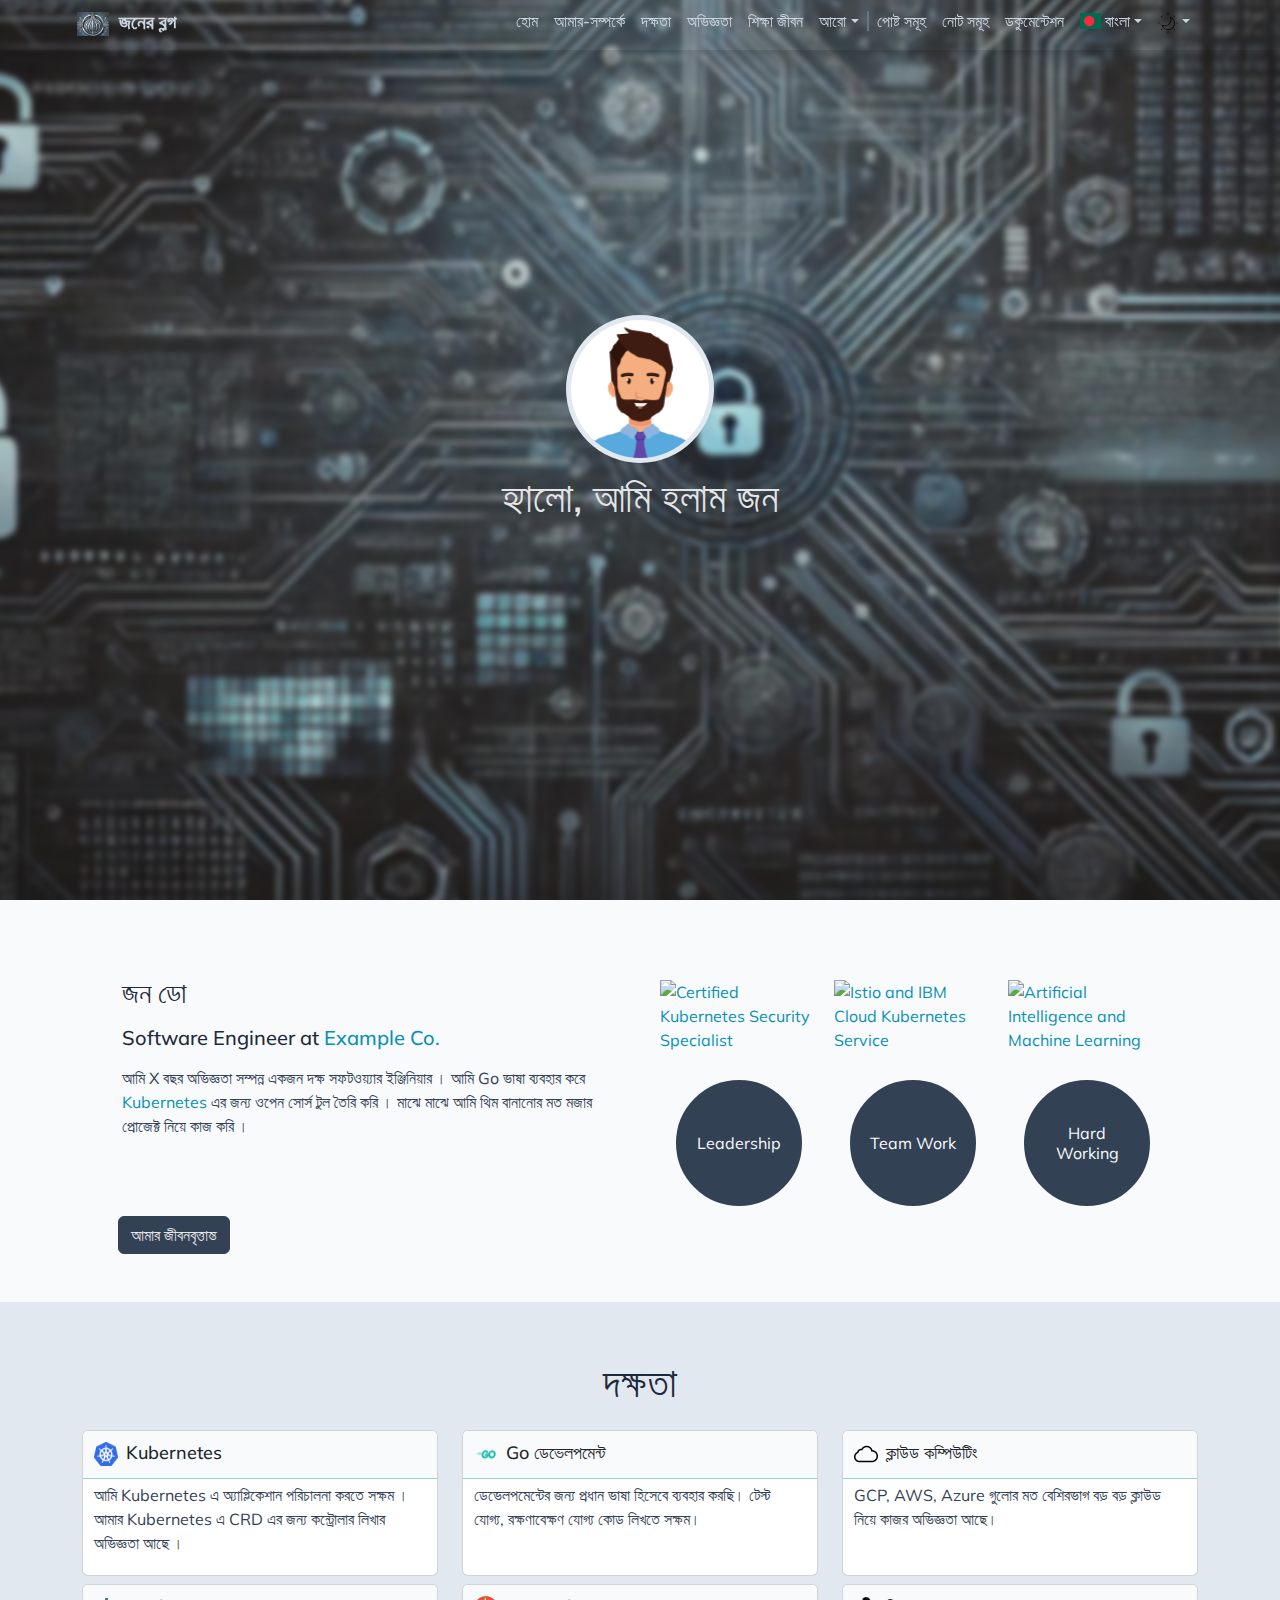
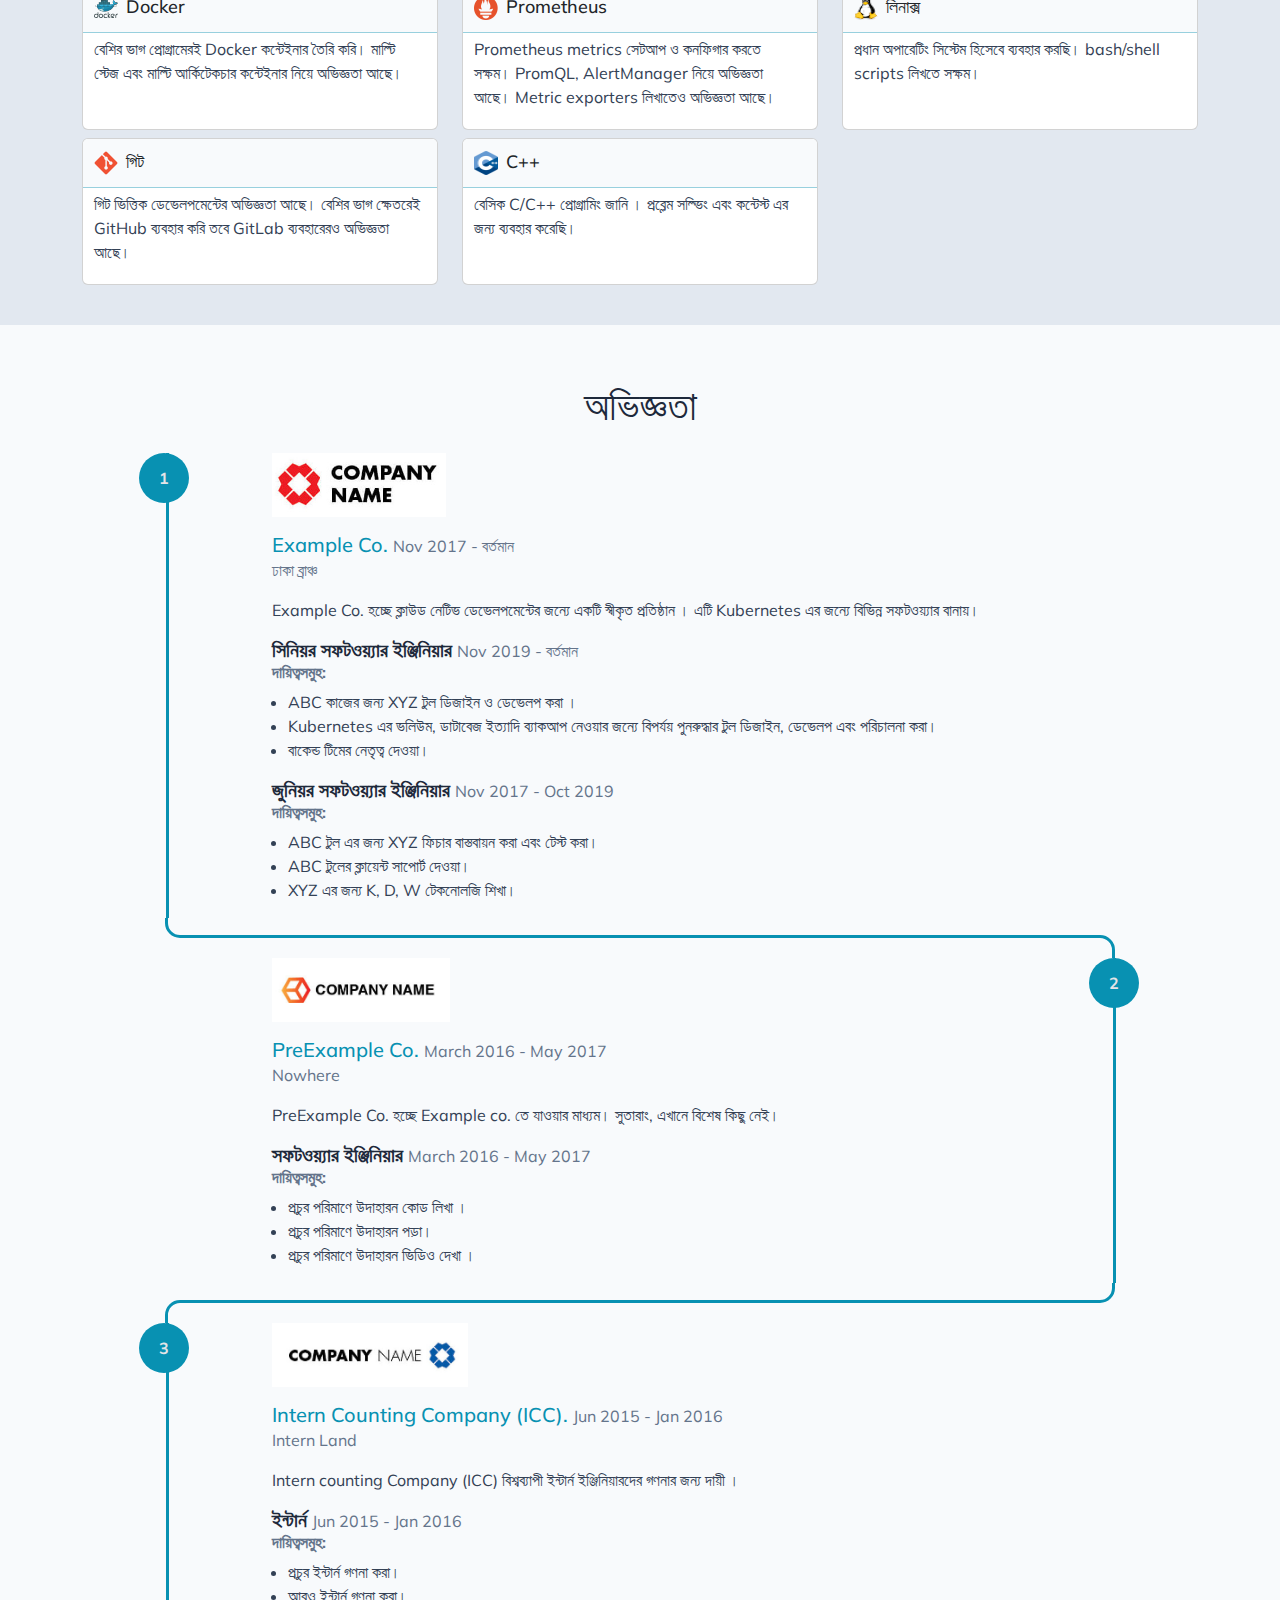
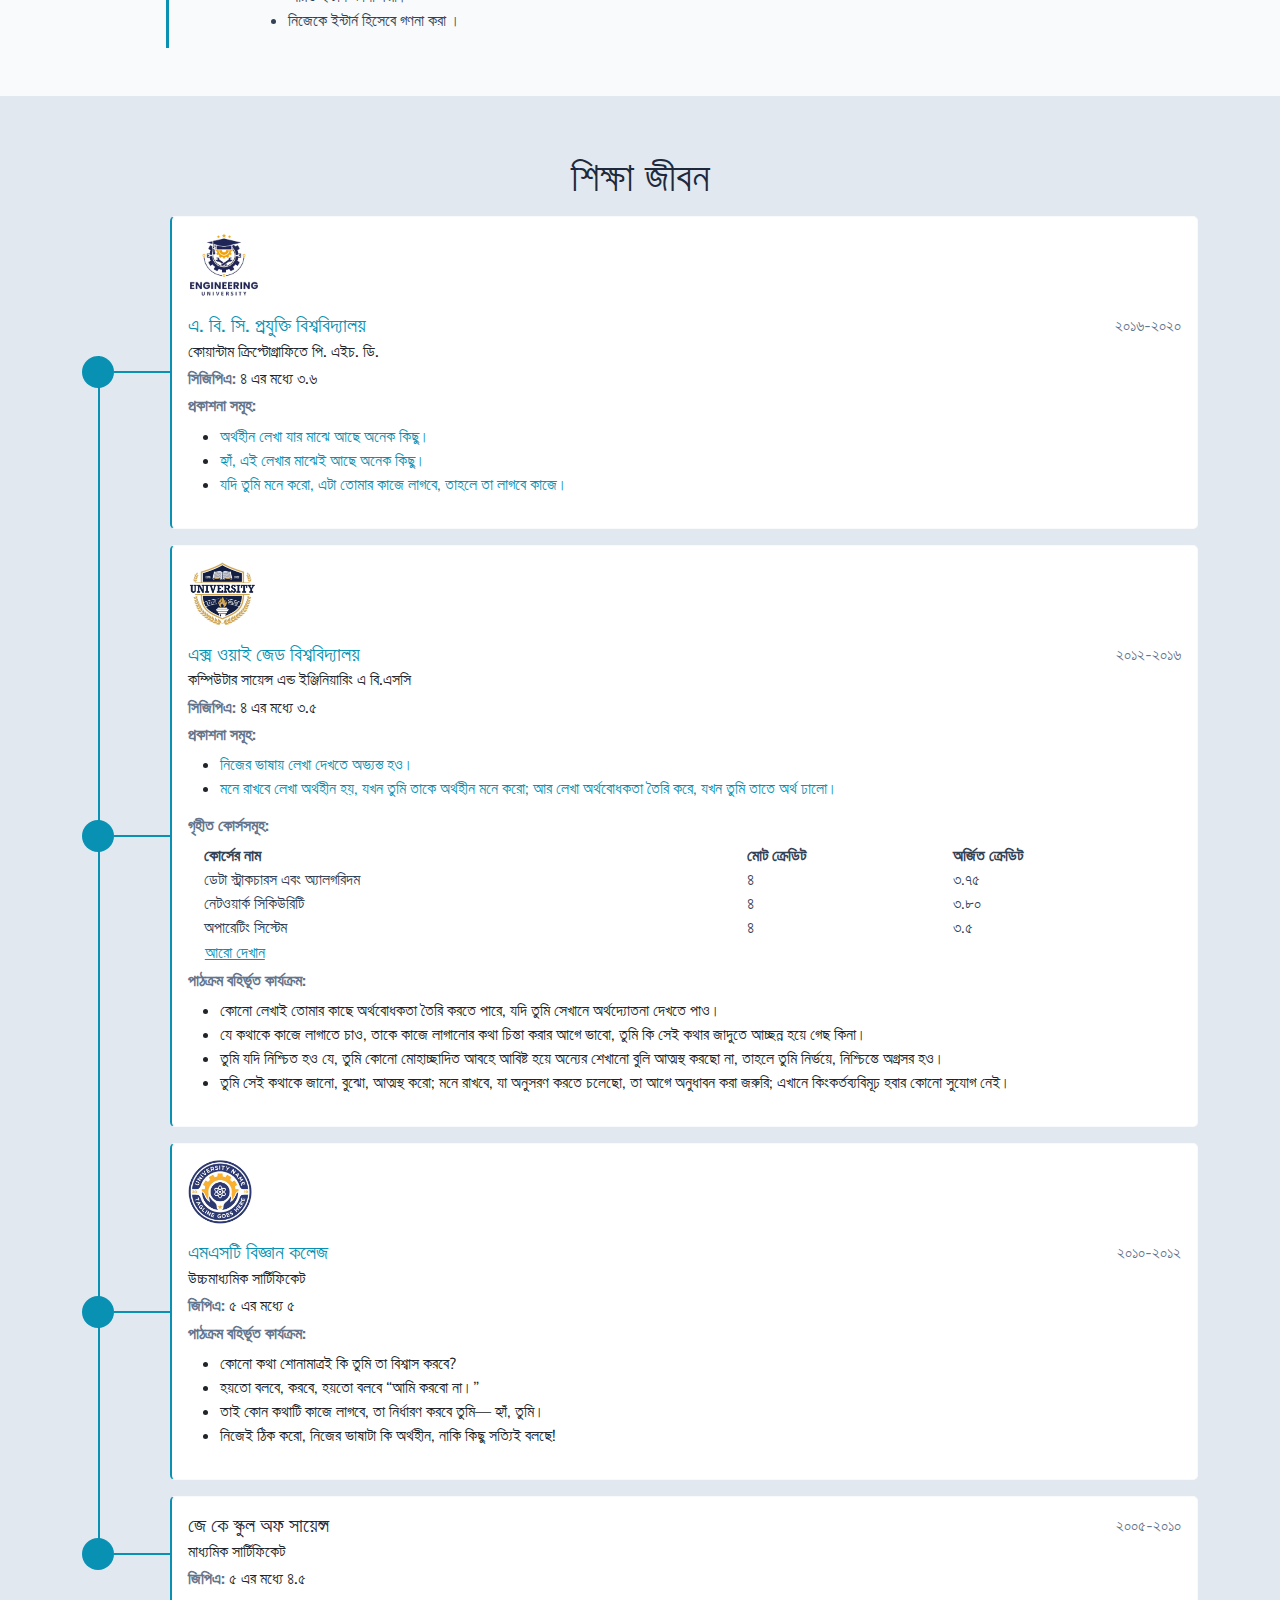
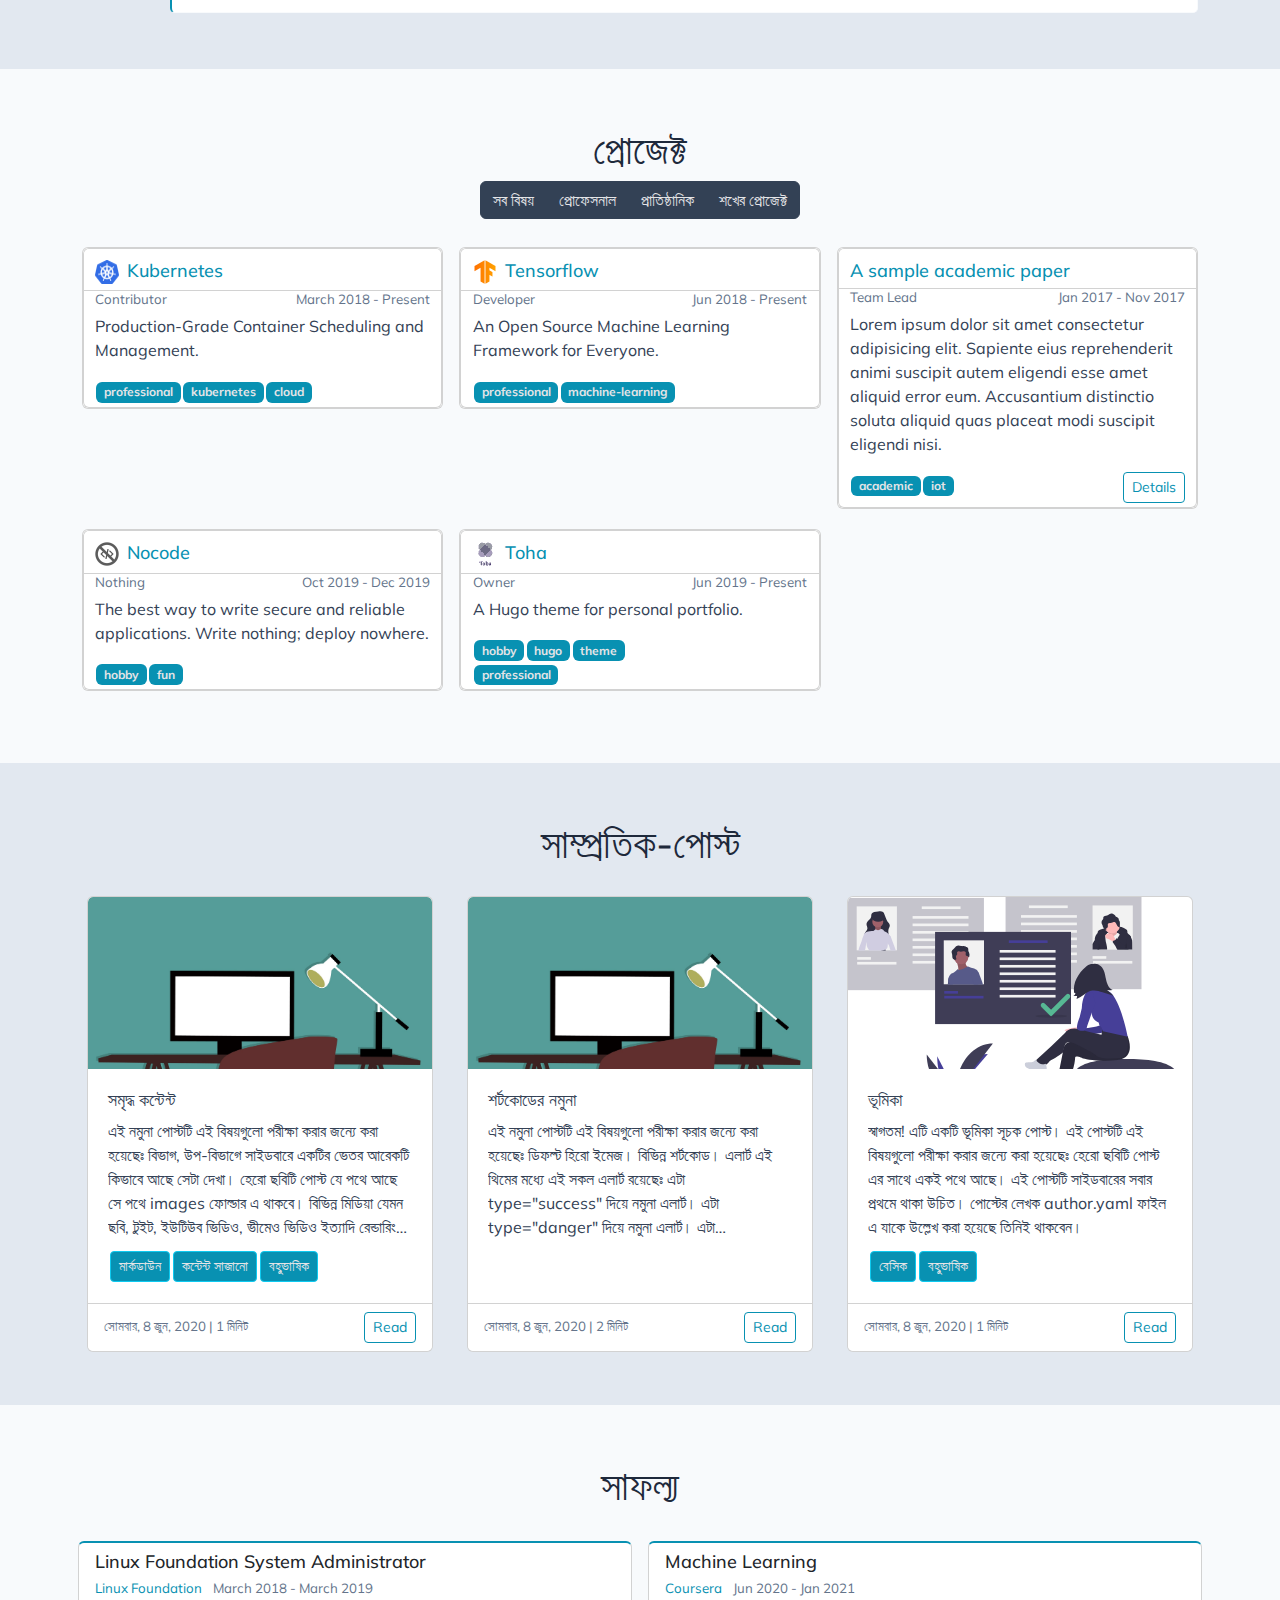
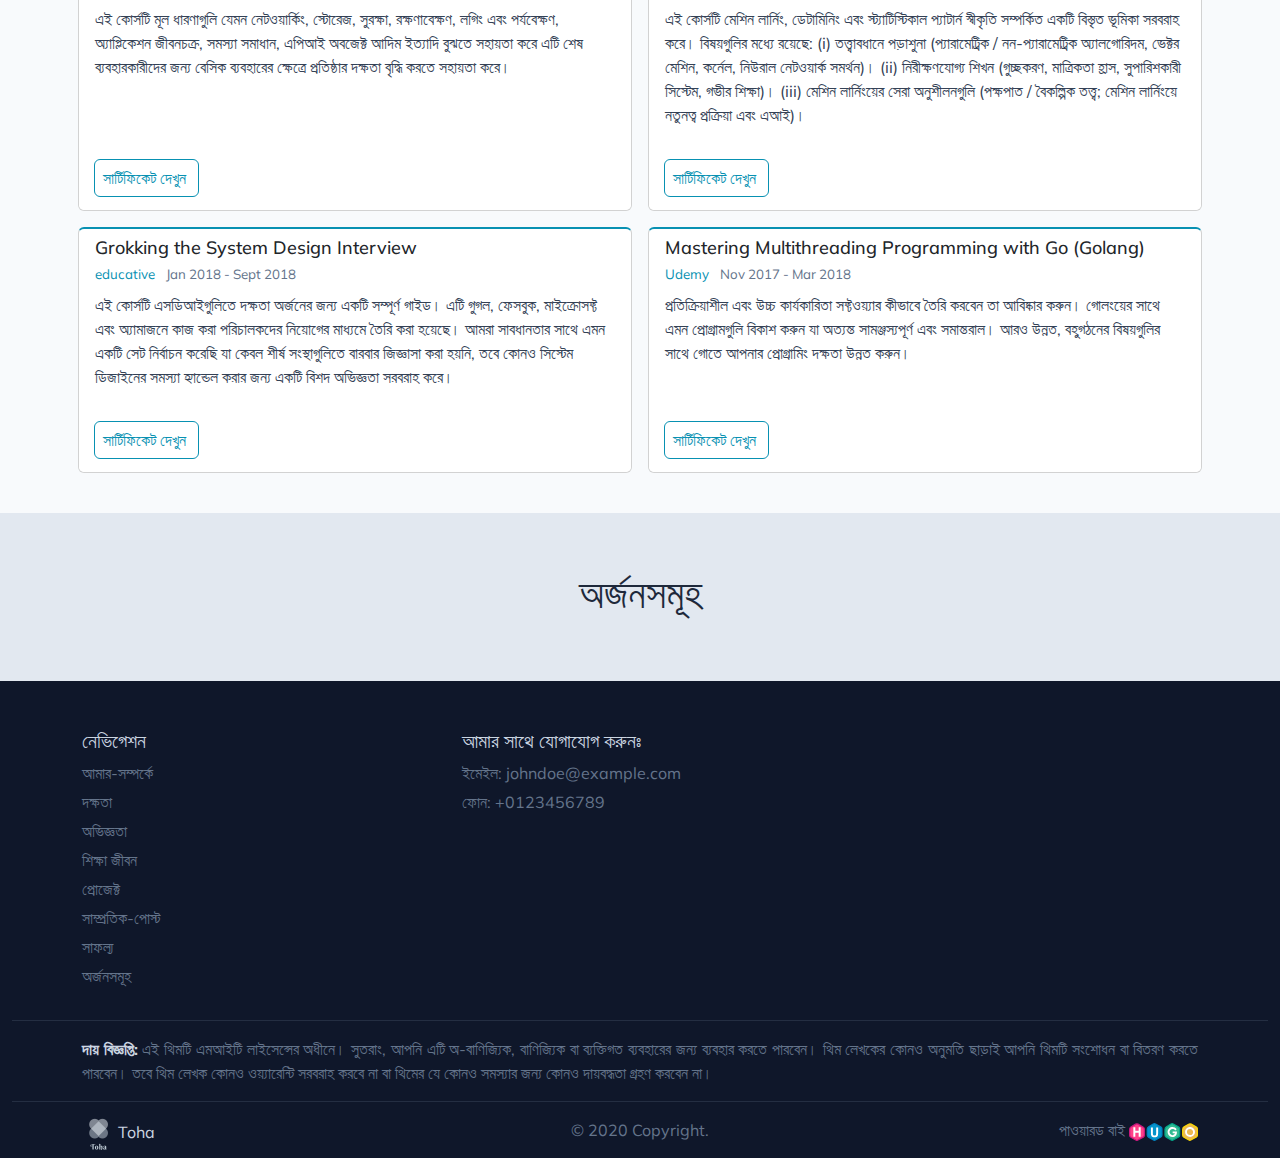
==== commit 9bec68c9: "deploy: 757bde1fe06d9e27b850ed2cfb5fd7127ddb1977" ====
--- a/bn/index.html
+++ b/bn/index.html
@@ -2,7 +2,7 @@
 <meta name=description content="জন ডো এর বাক্তিগত পোর্টফোলিও ও ব্লগ."><meta charset=UTF-8><meta name=viewport content="width=device-width,initial-scale=1"><meta http-equiv=X-UA-Compatible content="ie=edge"><link rel=stylesheet href=/application.a61f89f5aafd375e5e4318cb002afca8ef69d181ab6ab3f96cd6fd80249e7544.css integrity="sha256-ph+J9ar9N15eQxjLACr8qO9p0YGrarP5bNb9gCSedUQ="><link rel=icon type=image/png href=/images/site/favicon_hu14458373468778497799.png><meta property="og:title" content="জনের ব্লগ"><meta property="og:type" content="website"><meta property="og:description" content="জন ডো এর বাক্তিগত পোর্টফোলিও ও ব্লগ."><meta property="og:image" content="/images/author/john.png"><meta property="og:url" content="https://hugo-toha.github.io"><meta name=twitter:card content="summary"><meta name=twitter:title content="জনের ব্লগ"><script>theme=localStorage.getItem("theme-scheme")||localStorage.getItem("darkmode:color-scheme")||"light",theme=="system"&&(window.matchMedia&&window.matchMedia("(prefers-color-scheme: dark)").matches?theme="dark":theme="light"),document.documentElement.setAttribute("data-theme",theme)</script></head><body data-bs-spy=scroll data-bs-target=#top-navbar data-bs-offset=100><nav class="navbar navbar-expand-xl top-navbar shadow transparent-navbar homepage" id=top-navbar><div class=container><a class=navbar-brand href=/bn><img src=/images/site/main-logo_hu7672337833820374838.png id=logo alt=Logo>
 জনের ব্লগ</a>
 <button class="navbar-toggler navbar-dark" id=navbar-toggler type=button data-bs-toggle=collapse data-bs-target=#top-nav-items aria-label=menu>
-<i data-feather=menu></i></button><div class="collapse navbar-collapse dynamic-navbar" id=top-nav-items><ul class="nav navbar-nav ms-auto"><li class=nav-item><a class=nav-link href=#home>হোম</a></li><li class=nav-item><a class=nav-link href=#about>আমার-সম্পর্কে</a></li><li class=nav-item><a class=nav-link href=#skills>দক্ষতা</a></li><li class=nav-item><a class=nav-link href=#experiences>অভিজ্ঞতা</a></li><li class=nav-item><a class=nav-link href=#projects>প্রোজেক্ট</a></li><li class="nav-item dropdown"><a class="nav-link dropdown-toggle" href=# id=navbarDropdown role=button data-bs-toggle=dropdown aria-haspopup=true aria-expanded=false>আরো</a><div class=dropdown-menu aria-labelledby=navbarDropdown><a class=dropdown-item href=#education>শিক্ষা জীবন</a>
+<i data-feather=menu></i></button><div class="collapse navbar-collapse dynamic-navbar" id=top-nav-items><ul class="nav navbar-nav ms-auto"><li class=nav-item><a class=nav-link href=#home>হোম</a></li><li class=nav-item><a class=nav-link href=#about>আমার-সম্পর্কে</a></li><li class=nav-item><a class=nav-link href=#skills>দক্ষতা</a></li><li class=nav-item><a class=nav-link href=#experiences>অভিজ্ঞতা</a></li><li class=nav-item><a class=nav-link href=#education>শিক্ষা জীবন</a></li><li class="nav-item dropdown"><a class="nav-link dropdown-toggle" href=# id=navbarDropdown role=button data-bs-toggle=dropdown aria-haspopup=true aria-expanded=false>আরো</a><div class=dropdown-menu aria-labelledby=navbarDropdown><a class=dropdown-item href=#projects>প্রোজেক্ট</a>
 <a class=dropdown-item href=#recent-posts>সাম্প্রতিক-পোস্ট</a>
 <a class=dropdown-item href=#accomplishments>সাফল্য</a>
 <a class=dropdown-item href=#achievements>অর্জনসমূহ</a></div></li><div id=top-navbar-divider></div><li class=nav-item><a class=nav-link id=blog-link href=/bn/posts>পোষ্ট সমূহ</a></li><li class=nav-item><a class=nav-link id=note-link href=/bn/notes>নোট সমূহ</a></li><li class=nav-item><a class=nav-link href=https://toha-guides.netlify.app/posts/>ডকুমেন্টেশন</a></li><li class="nav-item dropdown"><a class="nav-link dropdown-toggle" href=# id=languageSelector role=button data-bs-toggle=dropdown aria-haspopup=true aria-expanded=false><span class="fi fi-bd"></span>
@@ -12,7 +12,7 @@
 বাংলা</a></div></li><li class="nav-item dropdown"><a class="nav-link dropdown-toggle" href=# id=themeSelector role=button data-bs-toggle=dropdown aria-haspopup=true aria-expanded=false><img id=navbar-theme-icon-svg class=theme-icon src=/icons/moon-svgrepo-com.svg width=20 alt="Dark Theme"></a><div id=themeMenu class="dropdown-menu dropdown-menu-icons-only" aria-labelledby=themeSelector><a class="dropdown-item nav-link" href=# data-scheme=light><img class=theme-icon src=/icons/sun-svgrepo-com.svg width=20 alt="Light Theme">
 </a><a class="dropdown-item nav-link" href=# data-scheme=dark><img class=theme-icon src=/icons/moon-svgrepo-com.svg width=20 alt="Dark Theme">
 </a><a class="dropdown-item nav-link" href=# data-scheme=system><img class=theme-icon src=/icons/computer-svgrepo-com.svg width=20 alt="System Theme"></a></div></li></ul></div></div><img src=/images/site/main-logo_hu7672337833820374838.png class=d-none id=main-logo alt=Logo>
-<img src=/images/site/main-logo_hu7672337833820374838.png class=d-none id=inverted-logo alt="Inverted Logo"></nav><div class="container-fluid home" id=home><style>#homePageBackgroundImageDivStyled{background-image:url(/images/site/cyberBackground_hu13214231438266736039.jpg)}@media(min-width:500px) and (max-width:800px){#homePageBackgroundImageDivStyled{background-image:url(/images/site/cyberBackground_hu4931827692882523911.jpg)}}@media(min-width:801px) and (max-width:1200px){#homePageBackgroundImageDivStyled{background-image:url(/images/site/cyberBackground_hu8582419697853006232.jpg)}}@media(min-width:1201px) and (max-width:1500px){#homePageBackgroundImageDivStyled{background-image:url(/images/site/cyberBackground_hu571000419495883720.jpg)}}@media(min-width:1501px){#homePageBackgroundImageDivStyled{background-image:url(/images/site/cyberBackground.jpg)}}</style><span class=on-the-fly-behavior></span><div id=homePageBackgroundImageDivStyled class="background container-fluid"></div><div class="container content text-center"><img src=/images/author/john_hu1439787993954968696.png class="rounded-circle mx-auto d-block img-fluid" alt="Author Image"><h1 class=greeting>হ্যালো, আমি হলাম জন</h1><div class=typing-carousel><span id=ityped class=ityped></span>
+<img src=/images/site/main-logo_hu7672337833820374838.png class=d-none id=inverted-logo alt="Inverted Logo"></nav><div class="container-fluid home" id=home><style>#homePageBackgroundImageDivStyled{background-image:url(/images/site/background3_hu8952845879805975058.jpg)}@media(min-width:500px) and (max-width:800px){#homePageBackgroundImageDivStyled{background-image:url(/images/site/background3_hu8310775637846872022.jpg)}}@media(min-width:801px) and (max-width:1200px){#homePageBackgroundImageDivStyled{background-image:url(/images/site/background3_hu2232480048321997272.jpg)}}@media(min-width:1201px) and (max-width:1500px){#homePageBackgroundImageDivStyled{background-image:url(/images/site/background3_hu17335862707411702202.jpg)}}@media(min-width:1501px){#homePageBackgroundImageDivStyled{background-image:url(/images/site/background3.jpg)}}</style><span class=on-the-fly-behavior></span><div id=homePageBackgroundImageDivStyled class="background container-fluid"></div><div class="container content text-center"><img src=/images/author/john_hu1439787993954968696.png class="rounded-circle mx-auto d-block img-fluid" alt="Author Image"><h1 class=greeting>হ্যালো, আমি হলাম জন</h1><div class=typing-carousel><span id=ityped class=ityped></span>
 <span class=ityped-cursor></span></div><ul id=typing-carousel-data><li>আমি একজন ডেভেলপার</li><li>আমি ওপেন সোর্স প্রোজেক্ট এ কাজ করতে পছন্দ করি</li><li>আমি মজার কিছু প্রোজেক্ট এ কাজ করতে ভালবাসি</li></ul><a href=#about class=arrow-center aria-label="Read আরো - জন"><i class="arrow bounce fa fa-chevron-down"></i></a></div></div><div class="container-fluid section-holder d-flex bg-primary"><div class="container anchor p-lg-5 about-section" id=about><div class="row pt-sm-2 pt-md-4 align-self-center"><div class=col-sm-6><h3 class=p-1>জন ডো</h3><h5 class=p-1>Software Engineer
 at <a href=https://www.example.com title="Example Co." target=_blank rel=noopener>Example Co.</a></h5><p class="p-1 text-justify">আমি X বছর অভিজ্ঞতা সম্পন্ন একজন দক্ষ সফটওয়্যার ইঞ্জিনিয়ার । আমি Go ভাষা ব্যবহার করে <a href=https://kubernetes.io/ target=_blank rel=noopener>Kubernetes</a> এর জন্য ওপেন সোর্স টুল তৈরি করি । মাঝে মাঝে আমি থিম বানানোর মত মজার প্রোজেক্ট নিয়ে কাজ করি ।</p><div class="text-container ms-auto"><ul class="social-link d-flex"><li><a href=mailto:example@gmail.com title=Email target=_blank rel=noopener><i class="fas fa-envelope"></i></a></li><li><a href=https://www.github.com/example title=Github target=_blank rel=noopener><i class="fab fa-github"></i></a></li><li><a href=# title=Stackoverflow target=_blank rel=noopener><i class="fab fa-stack-overflow"></i></a></li><li><a href=# title=LinkedIn target=_blank rel=noopener><i class="fab fa-linkedin"></i></a></li><li><a href=# title=Twitter target=_blank rel=noopener><i class="fab fa-twitter"></i></a></li><li><a href=# title=Facebook target=_blank rel=noopener><i class="fab fa-facebook"></i></a></li></ul></div><a href=/files/resume.pdf title="আমার জীবনবৃত্তান্ত" target=#><button class="btn btn-dark">আমার জীবনবৃত্তান্ত</button></a></div><div class="col-sm-6 pt-5 ps-md-4 ps-sm-3 pt-sm-0"><div class=row><div class="col-6 col-lg-4 p-2"><div class=certificate-badge><a href=https://www.credly.com/org/the-linux-foundation/badge/exam-developer-certified-kubernetes-security-specialist target=_blank rel="noopener noreferrer"><img src=https://images.credly.com/size/680x680/images/f4bf92ed-8985-40b2-bc07-2f9308780854/kubernetes-security-specialist-logo-examdev.png alt="Certified Kubernetes Security Specialist"></a></div></div><div class="col-6 col-lg-4 p-2"><div class=certificate-badge><a href=https://www.credly.com/org/the-linux-foundation/badge/exam-developer-certified-kubernetes-security-specialist target=_blank rel="noopener noreferrer"><img src=https://images.credly.com/size/680x680/images/8d34d489-84bf-4861-a4a0-9e9d68318c5c/Beyond_basics_of_Istio_on_Cloud_v2.png alt="Istio and IBM Cloud Kubernetes Service"></a></div></div><div class="col-6 col-lg-4 p-2"><div class=certificate-badge><a href=https://www.credly.com/org/grupo-bancolombia/badge/artificial-intelligence-and-machine-learning target=_blank rel="noopener noreferrer"><img src=https://images.credly.com/size/680x680/images/e027514f-9d07-4b29-862f-fe21a8aaebf1/ae.png alt="Artificial Intelligence and Machine Learning"></a></div></div><div class="col-6 col-lg-4 p-2"><div class="circular-progress blue"><span class=circular-progress-left><span class="circular-progress-bar circular-progress-percentage-35 circular-progress-percentage-50-delay"></span>
 </span><span class=circular-progress-right><span class="circular-progress-bar circular-progress-percentage-50"></span></span><div class=circular-progress-value>Leadership</div></div></div><div class="col-6 col-lg-4 p-2"><div class="circular-progress yellow"><span class=circular-progress-left><span class="circular-progress-bar circular-progress-percentage-40 circular-progress-percentage-50-delay"></span>
